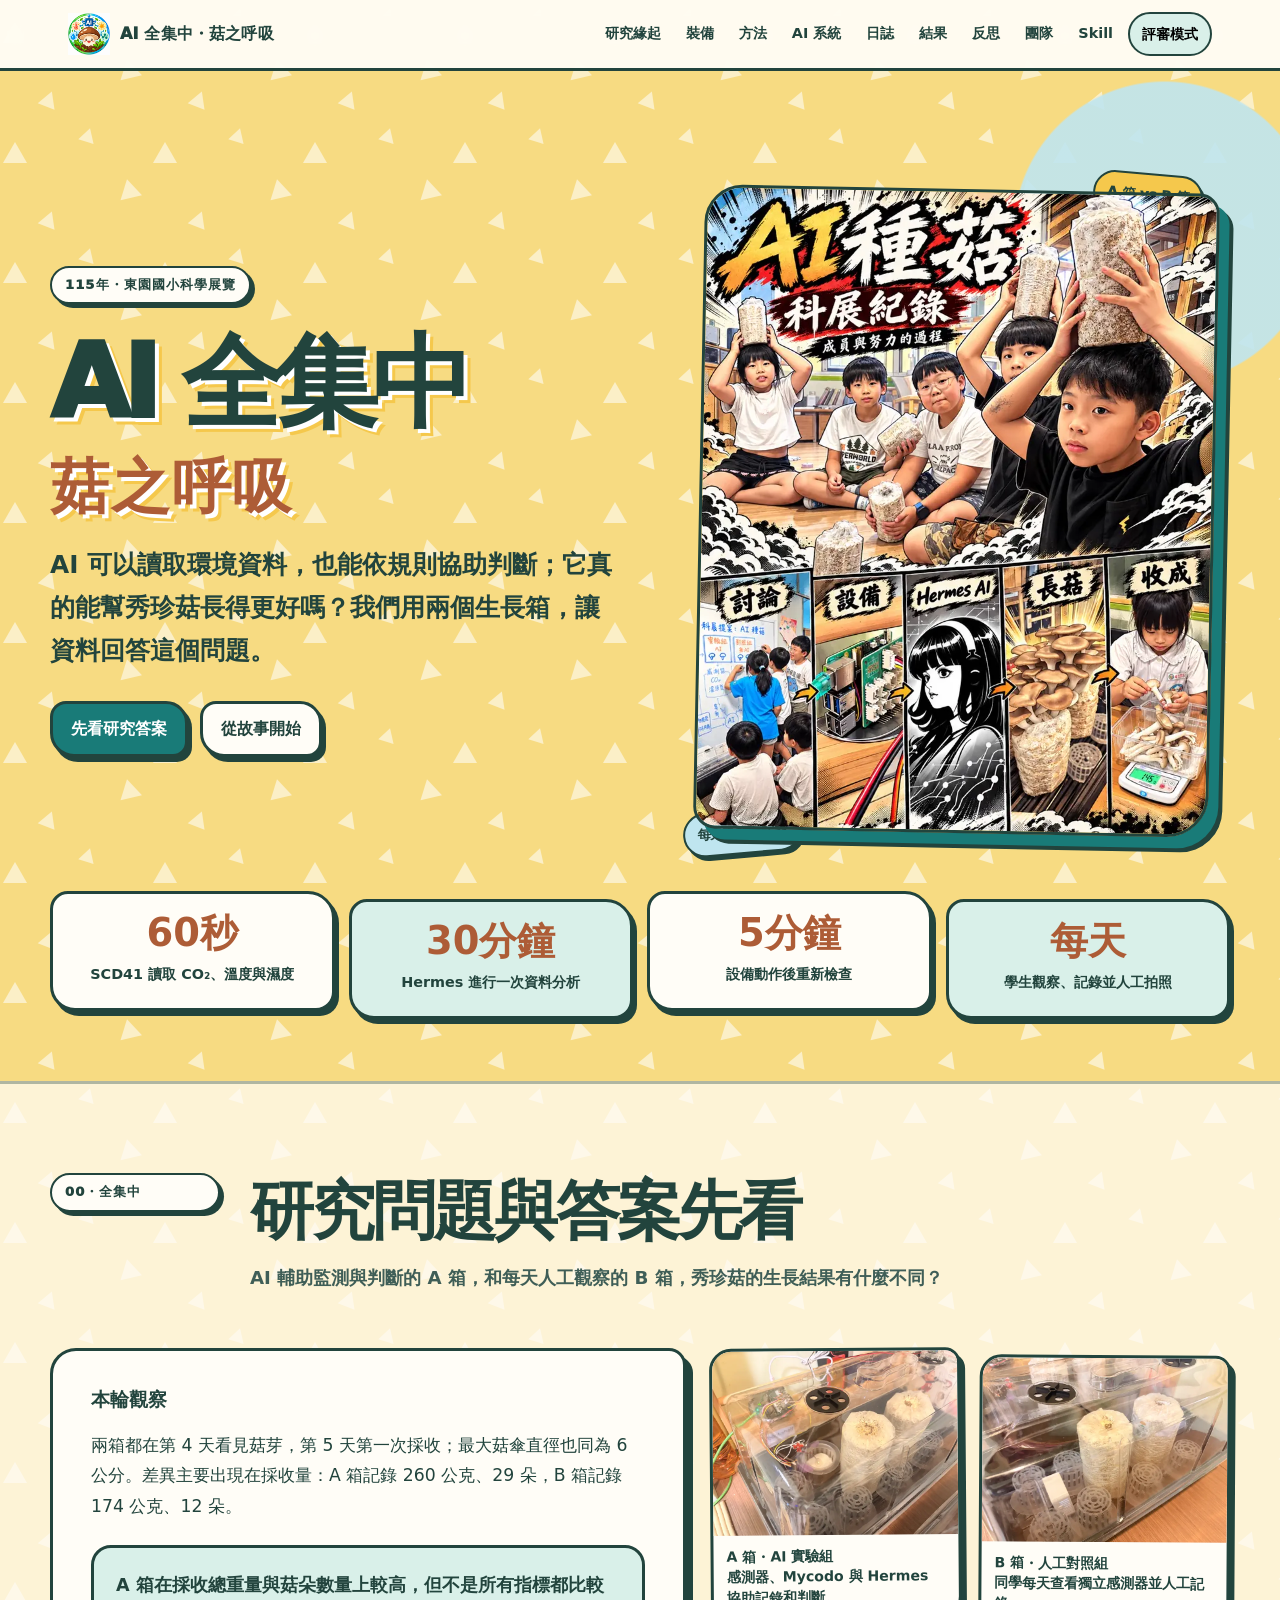
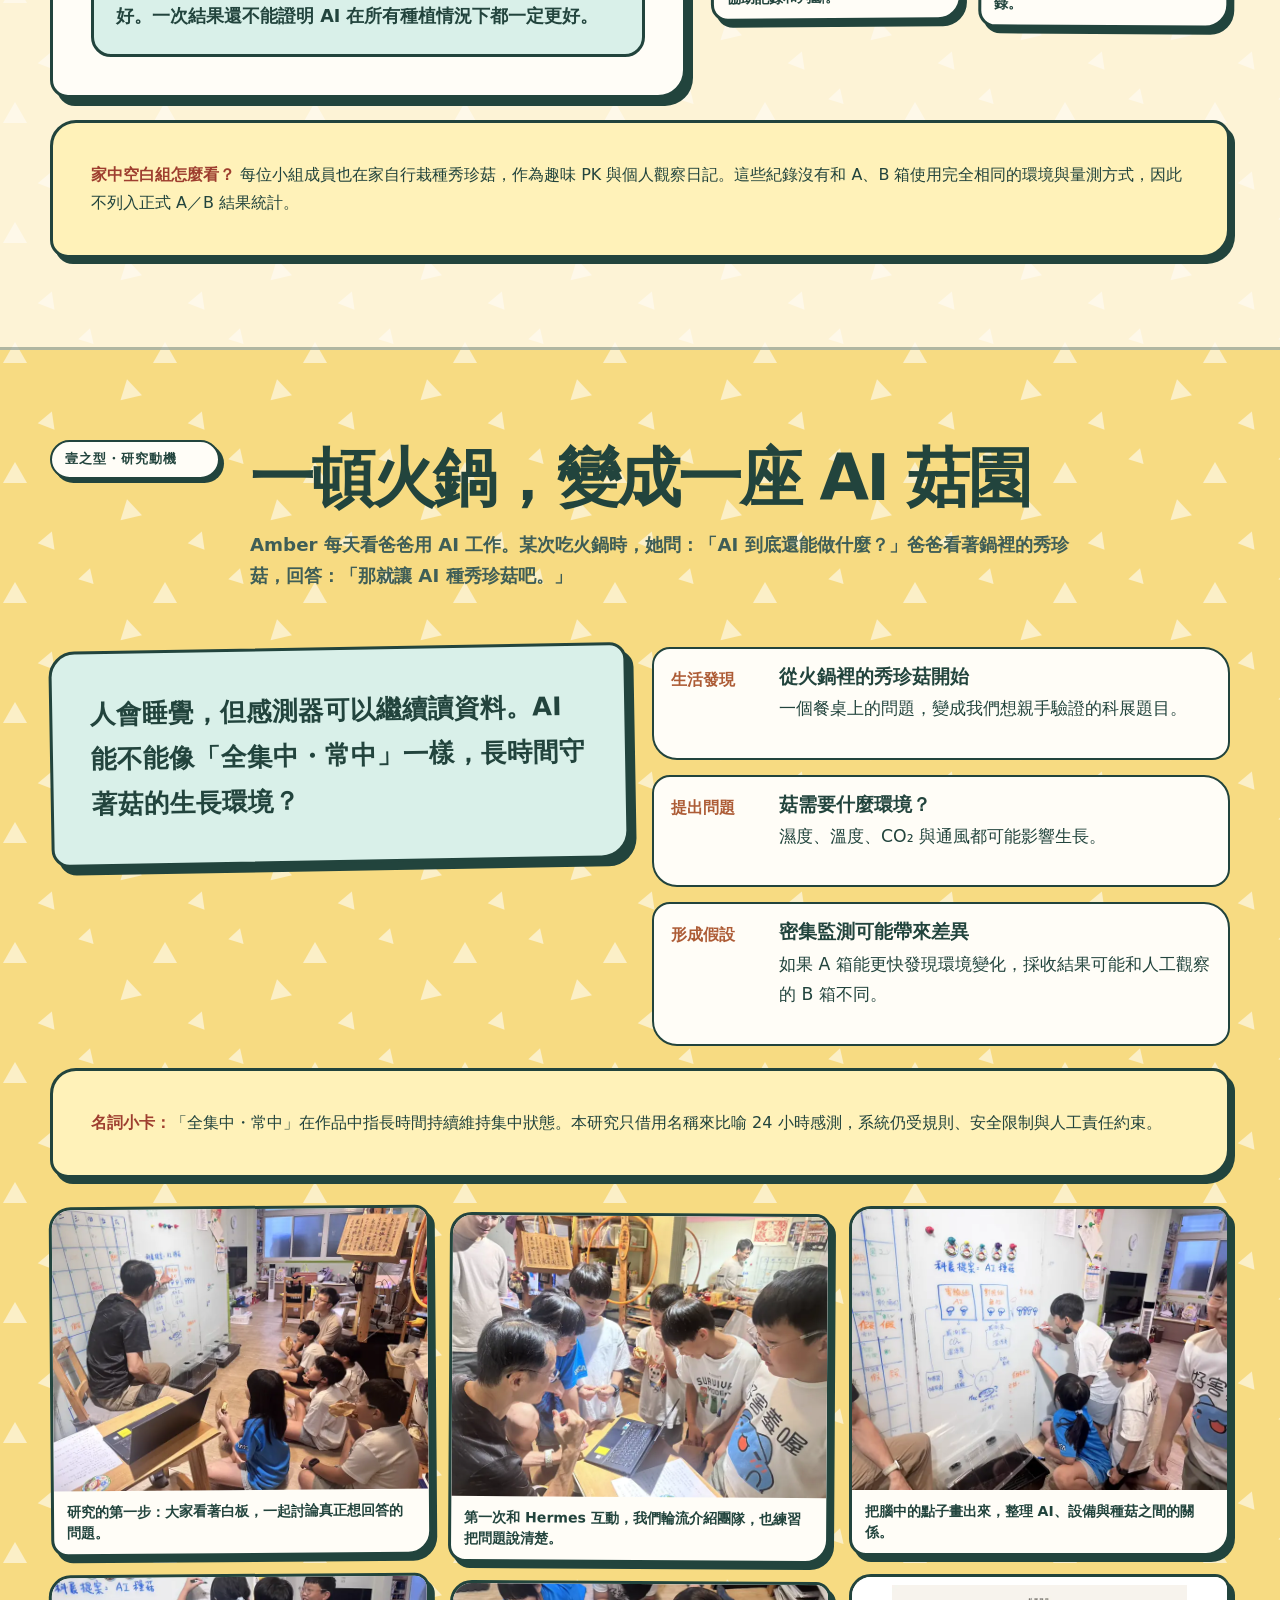
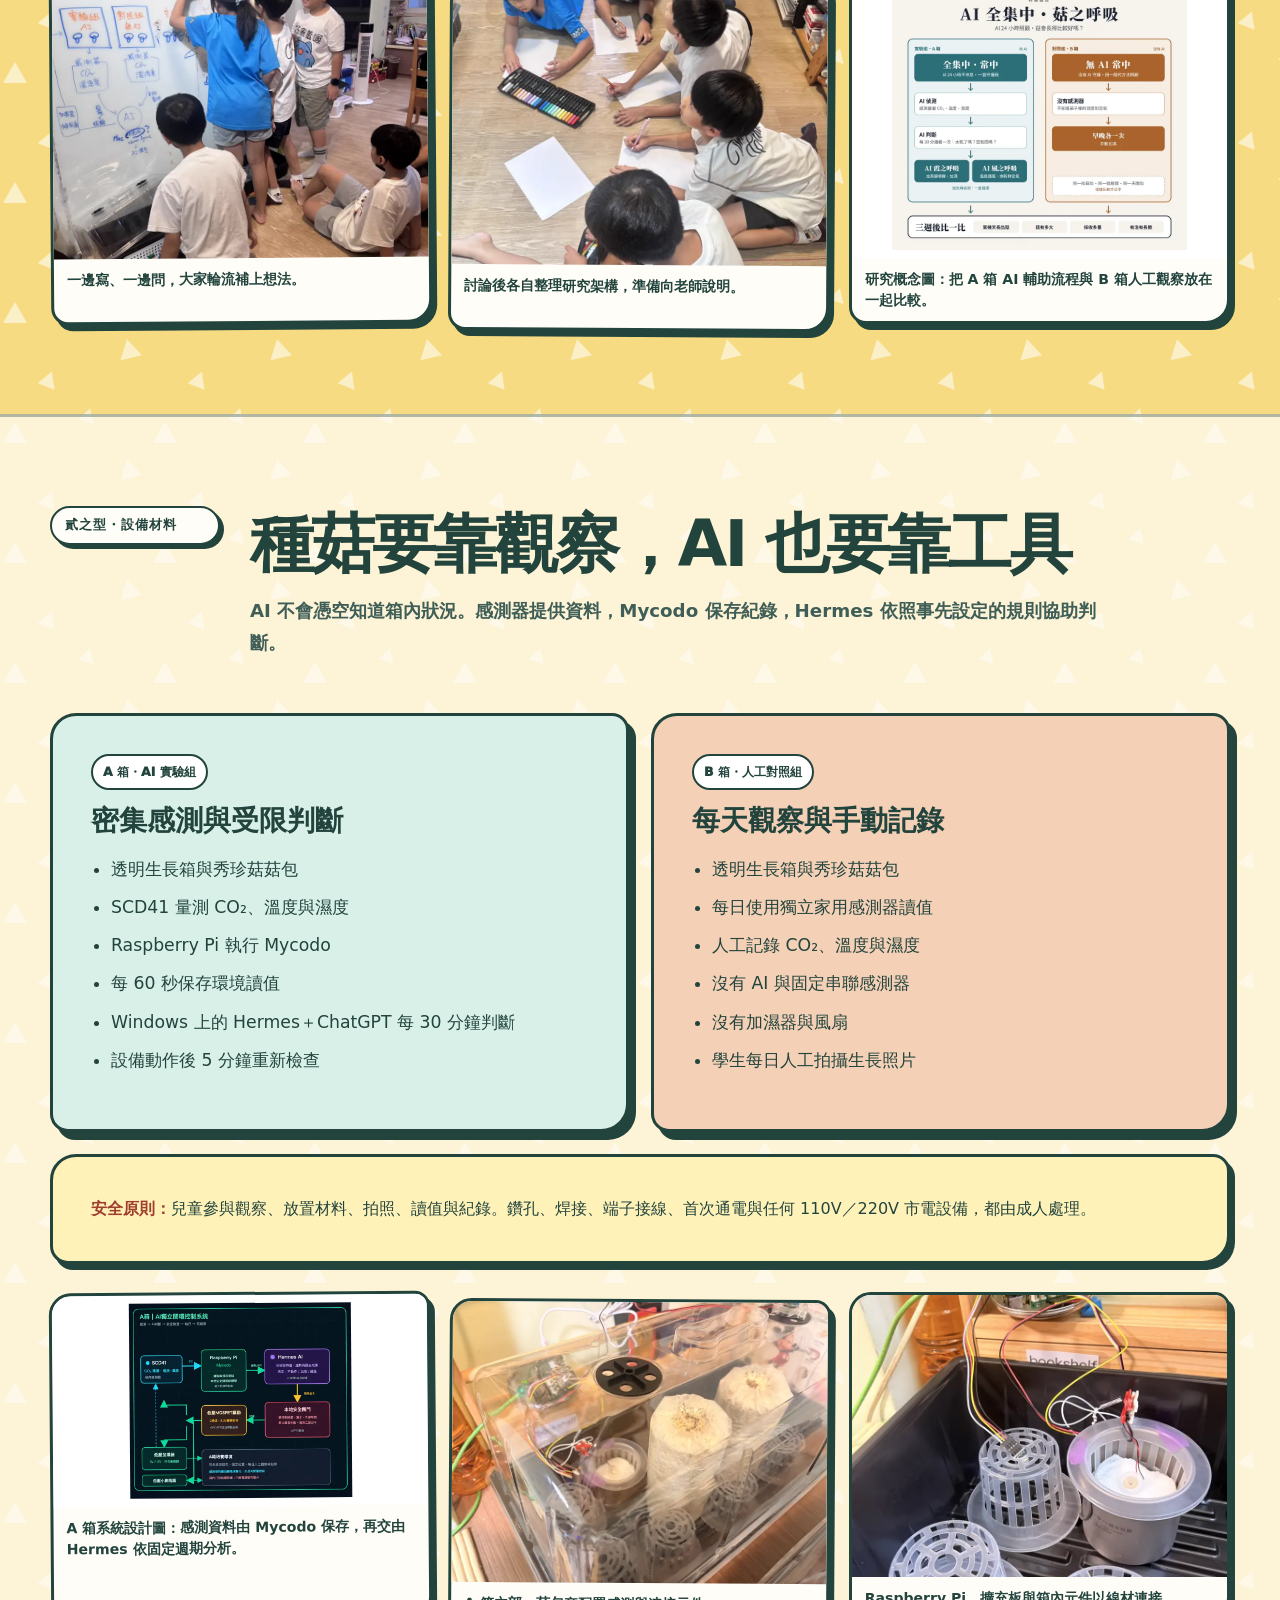
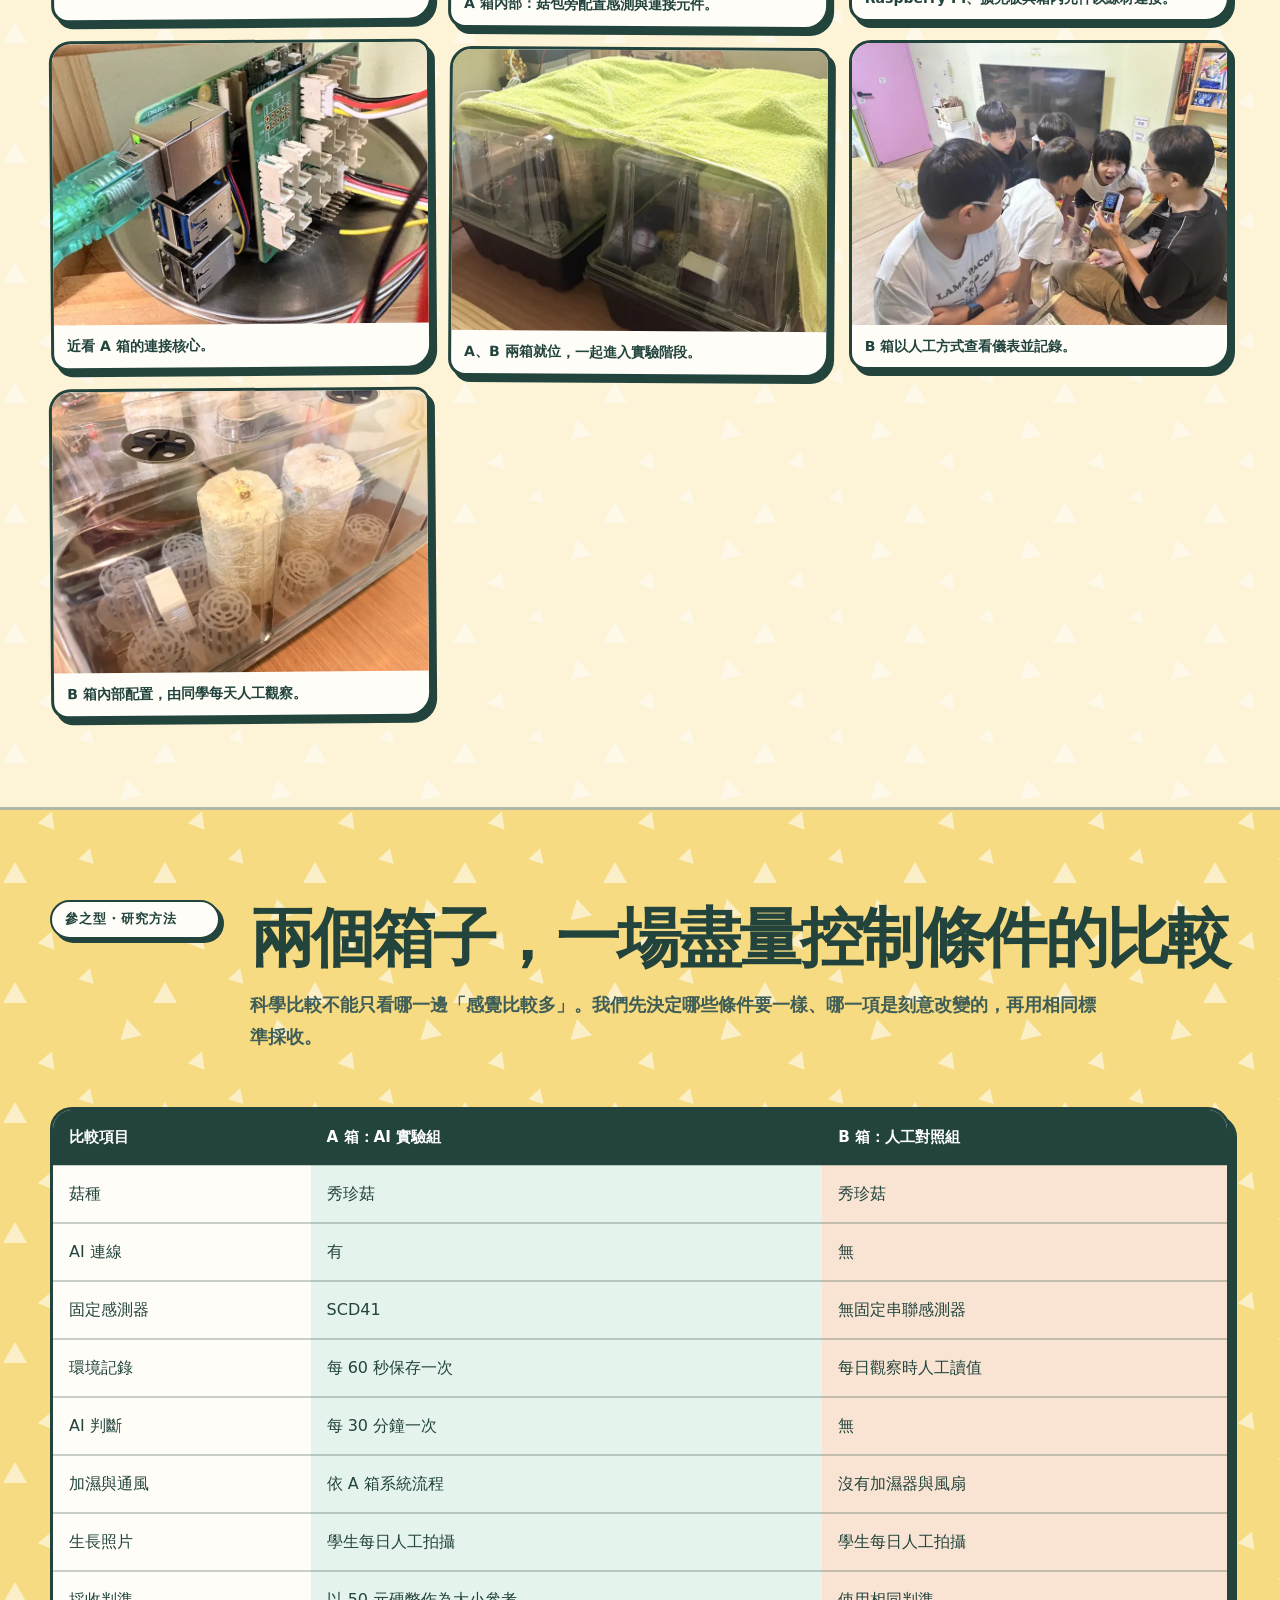
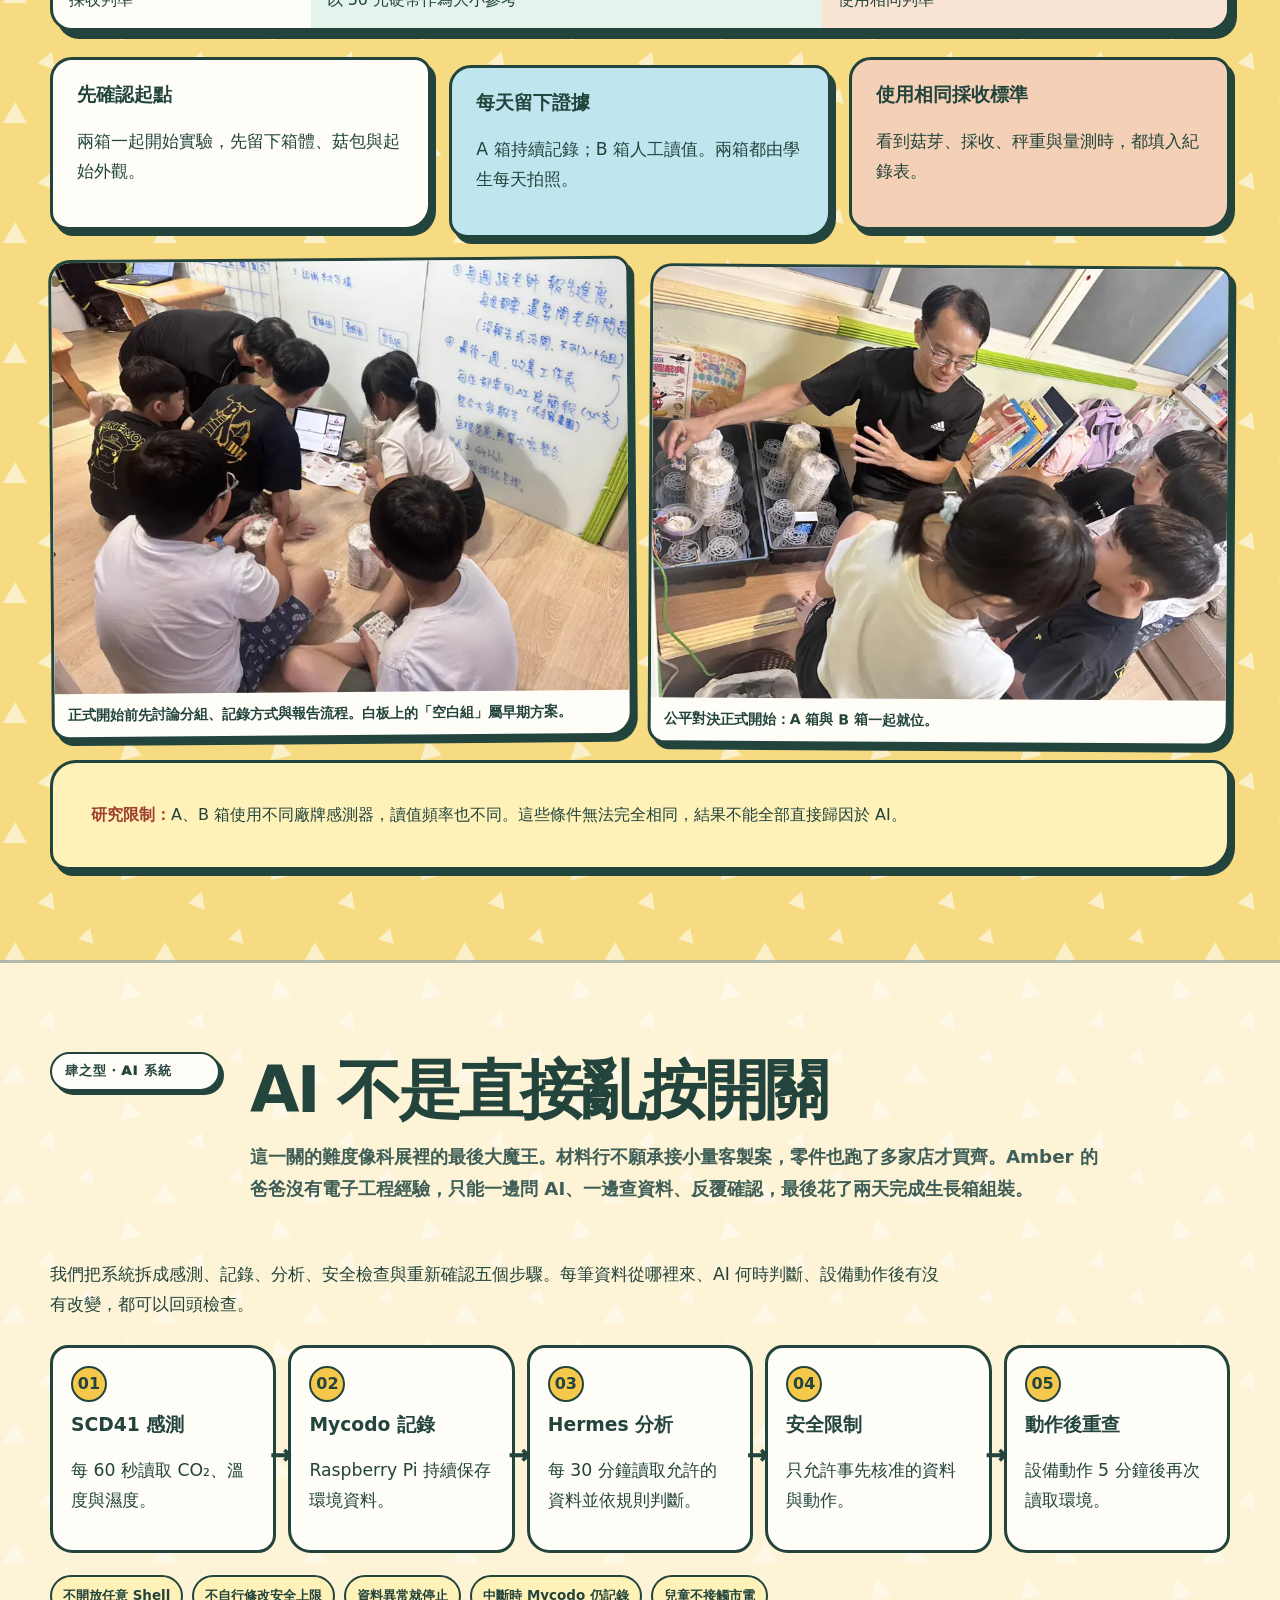
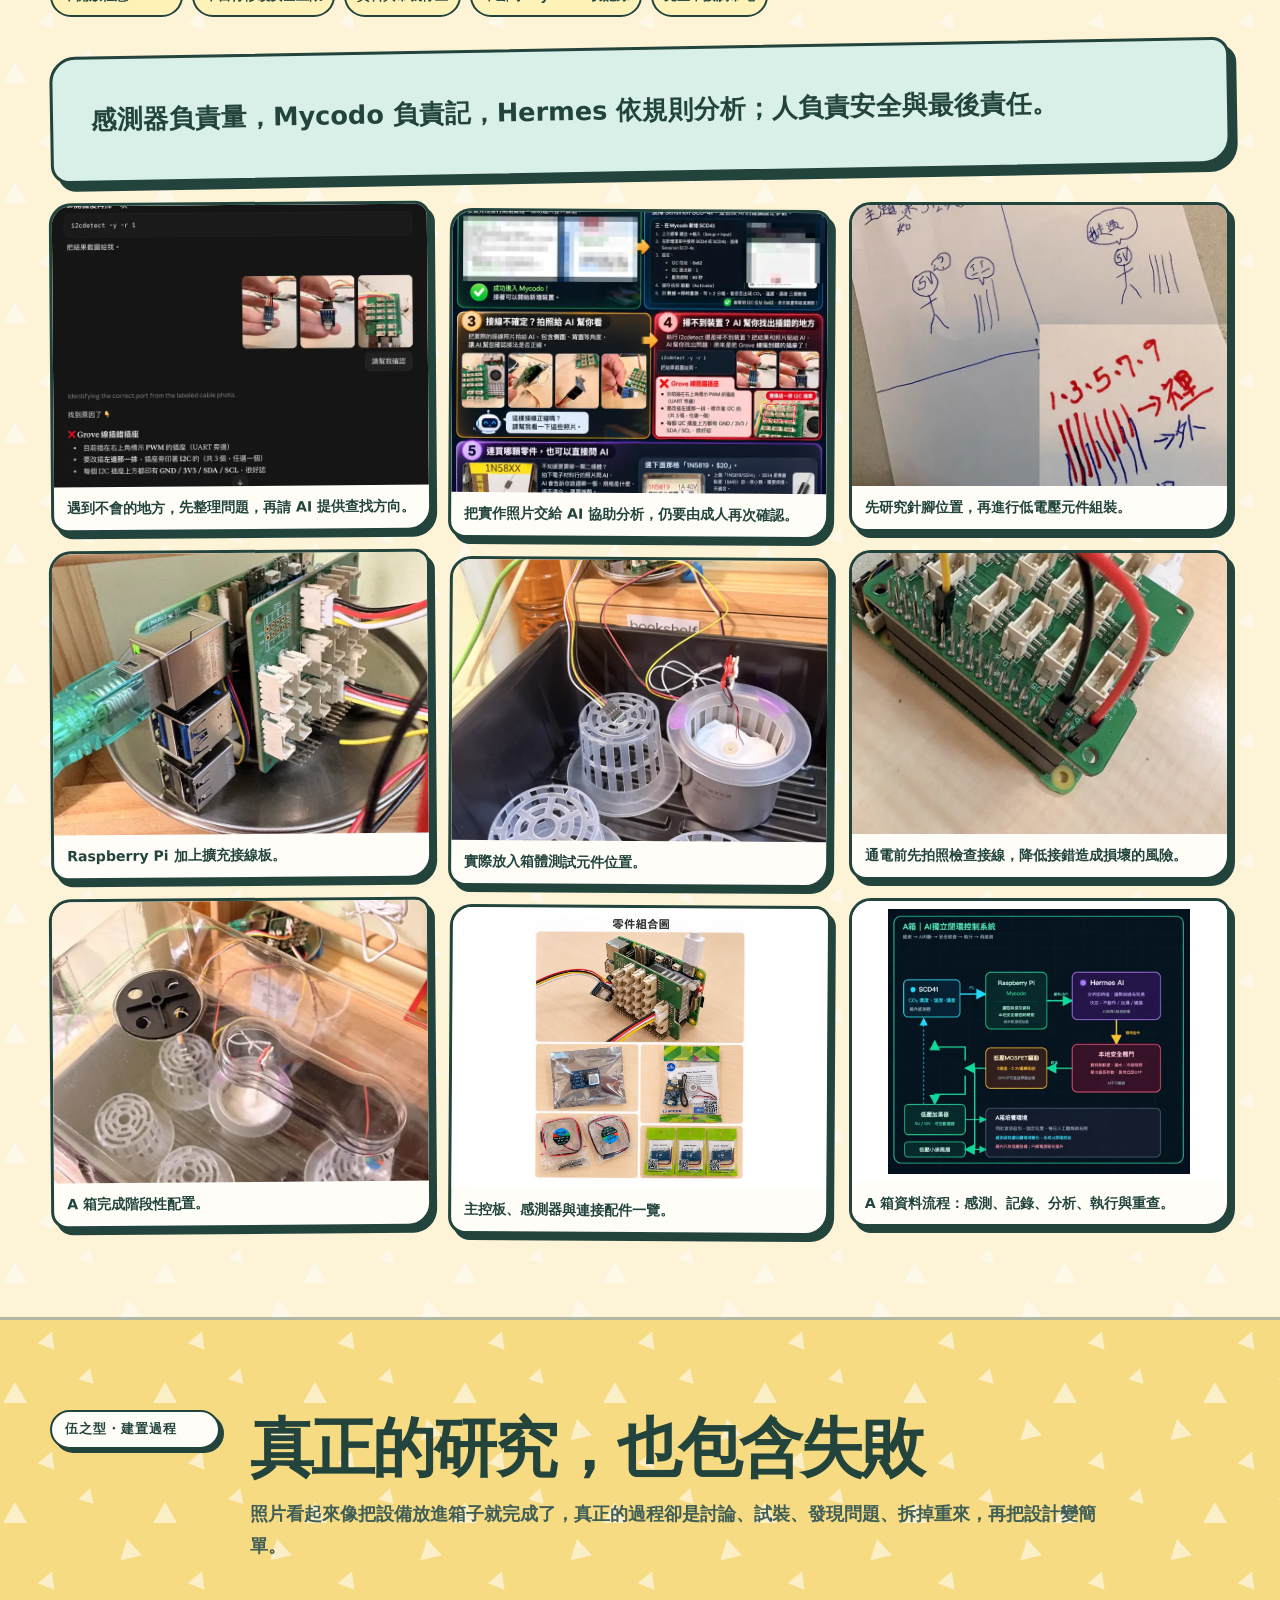
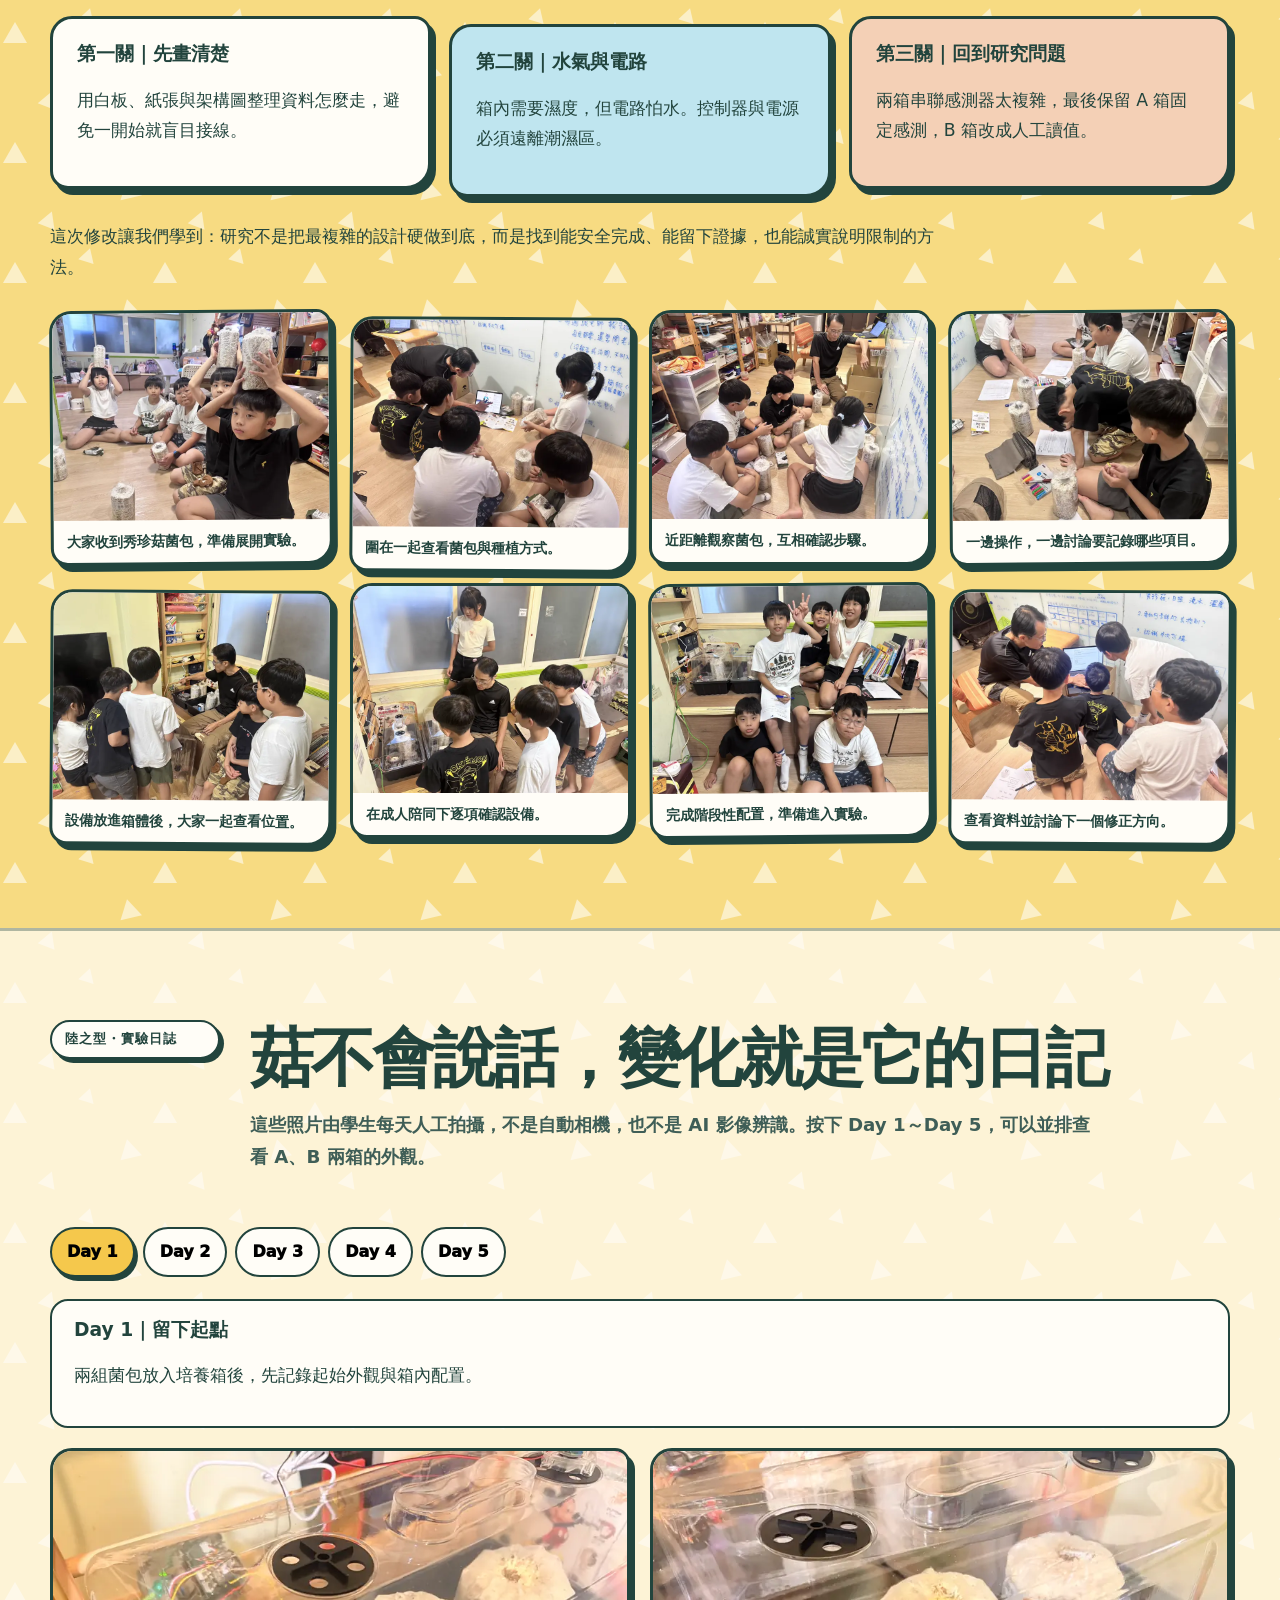
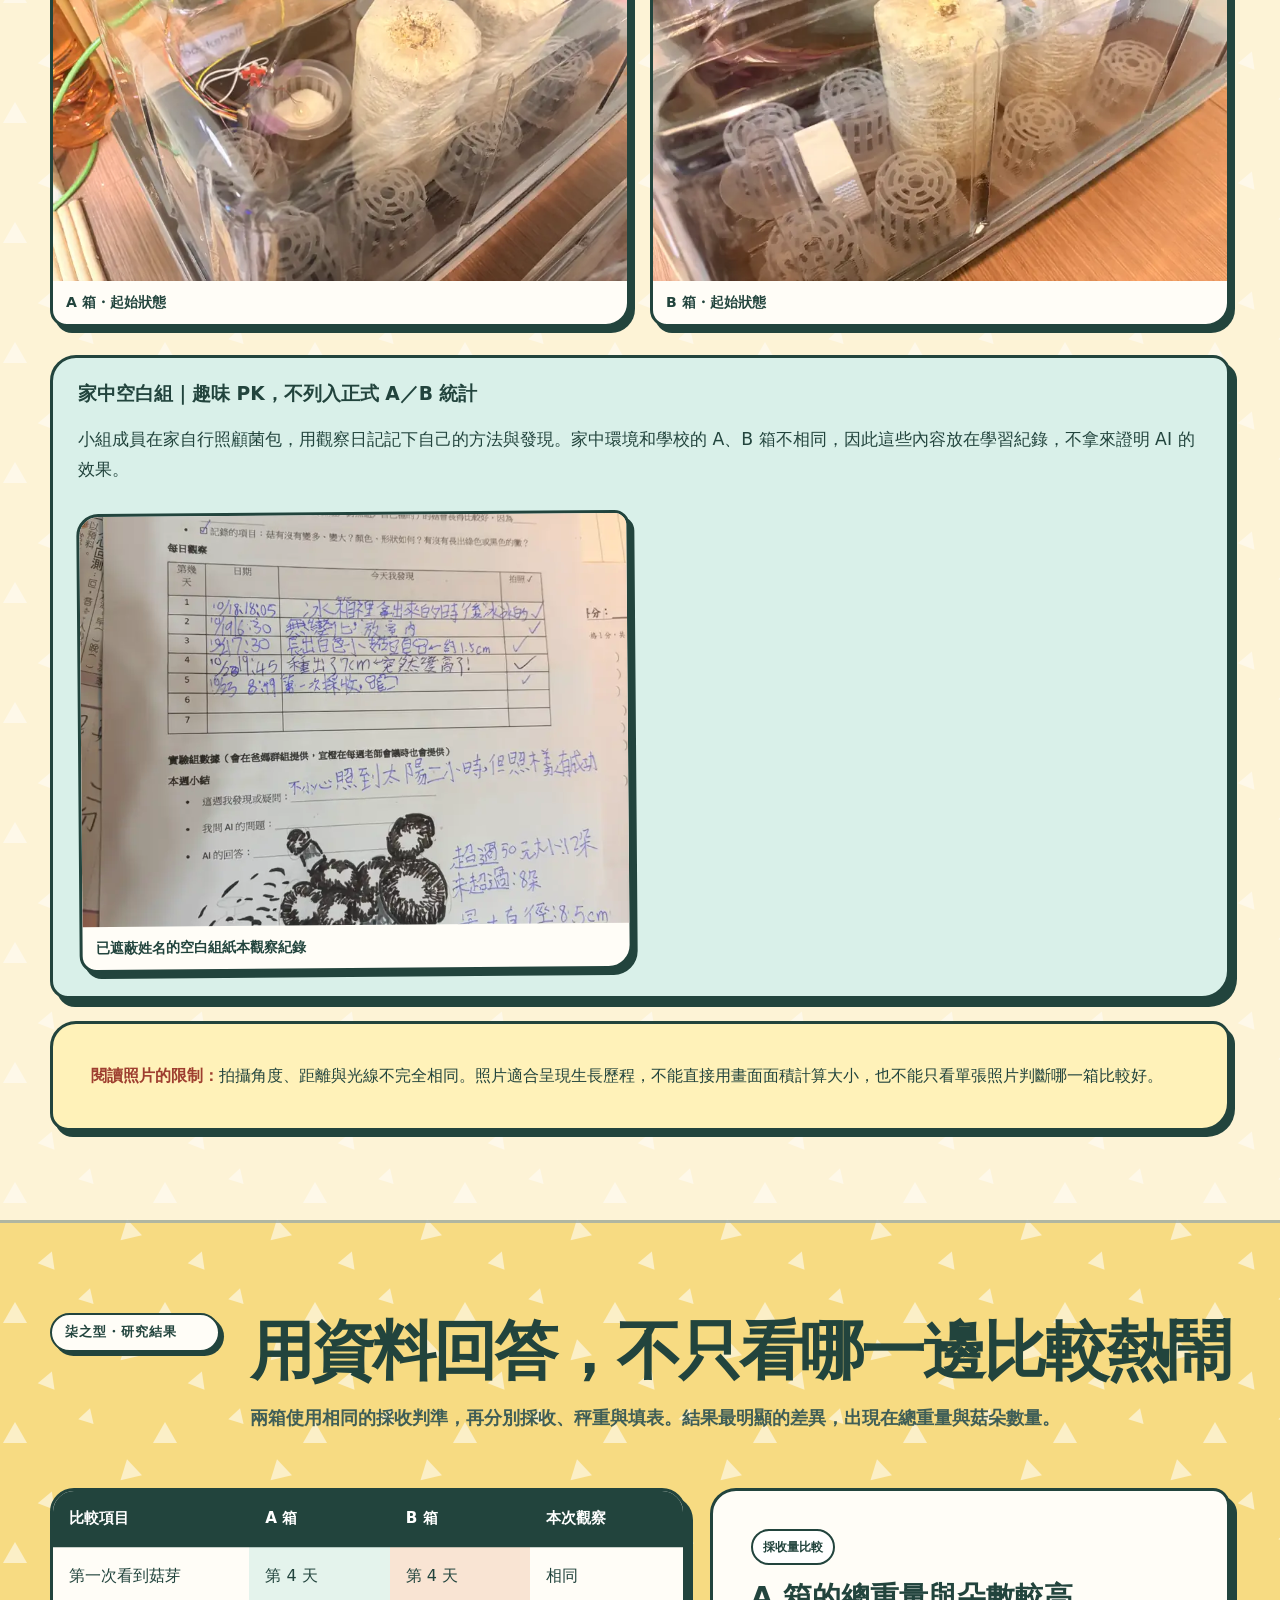
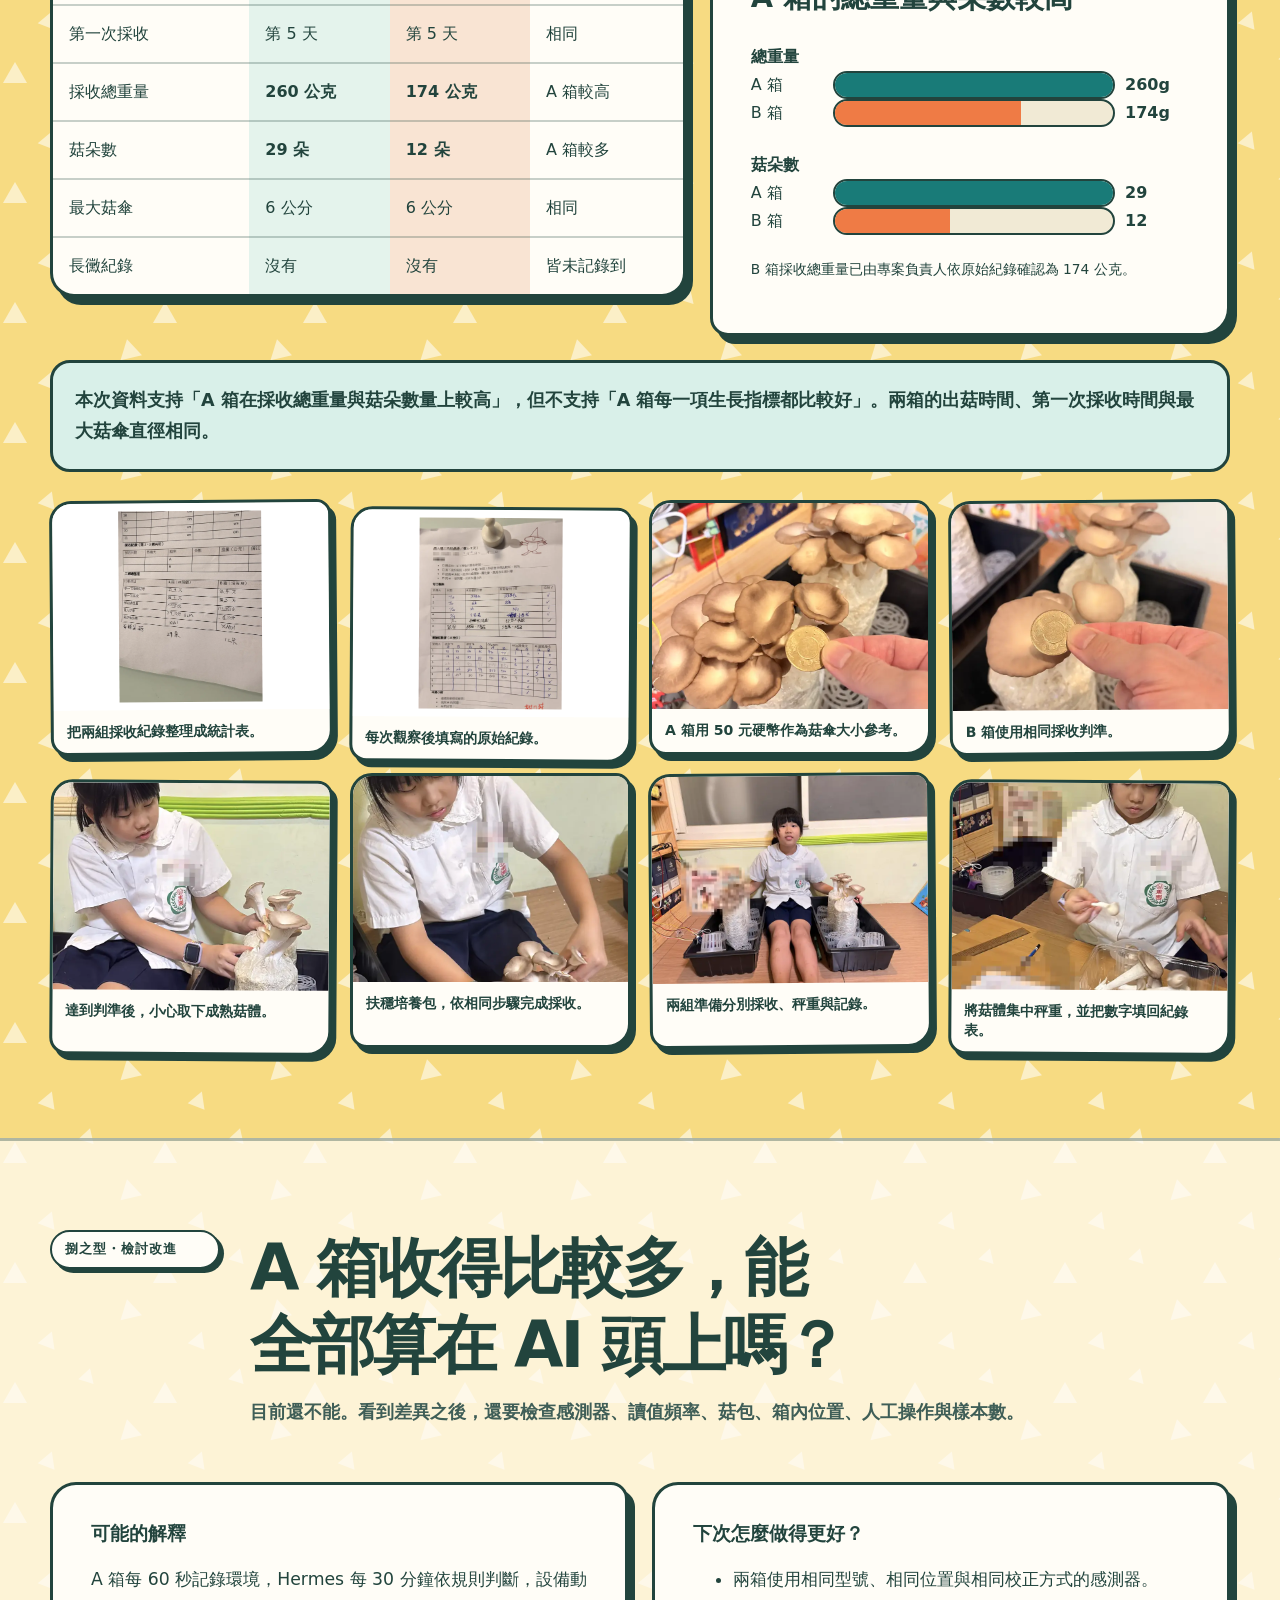
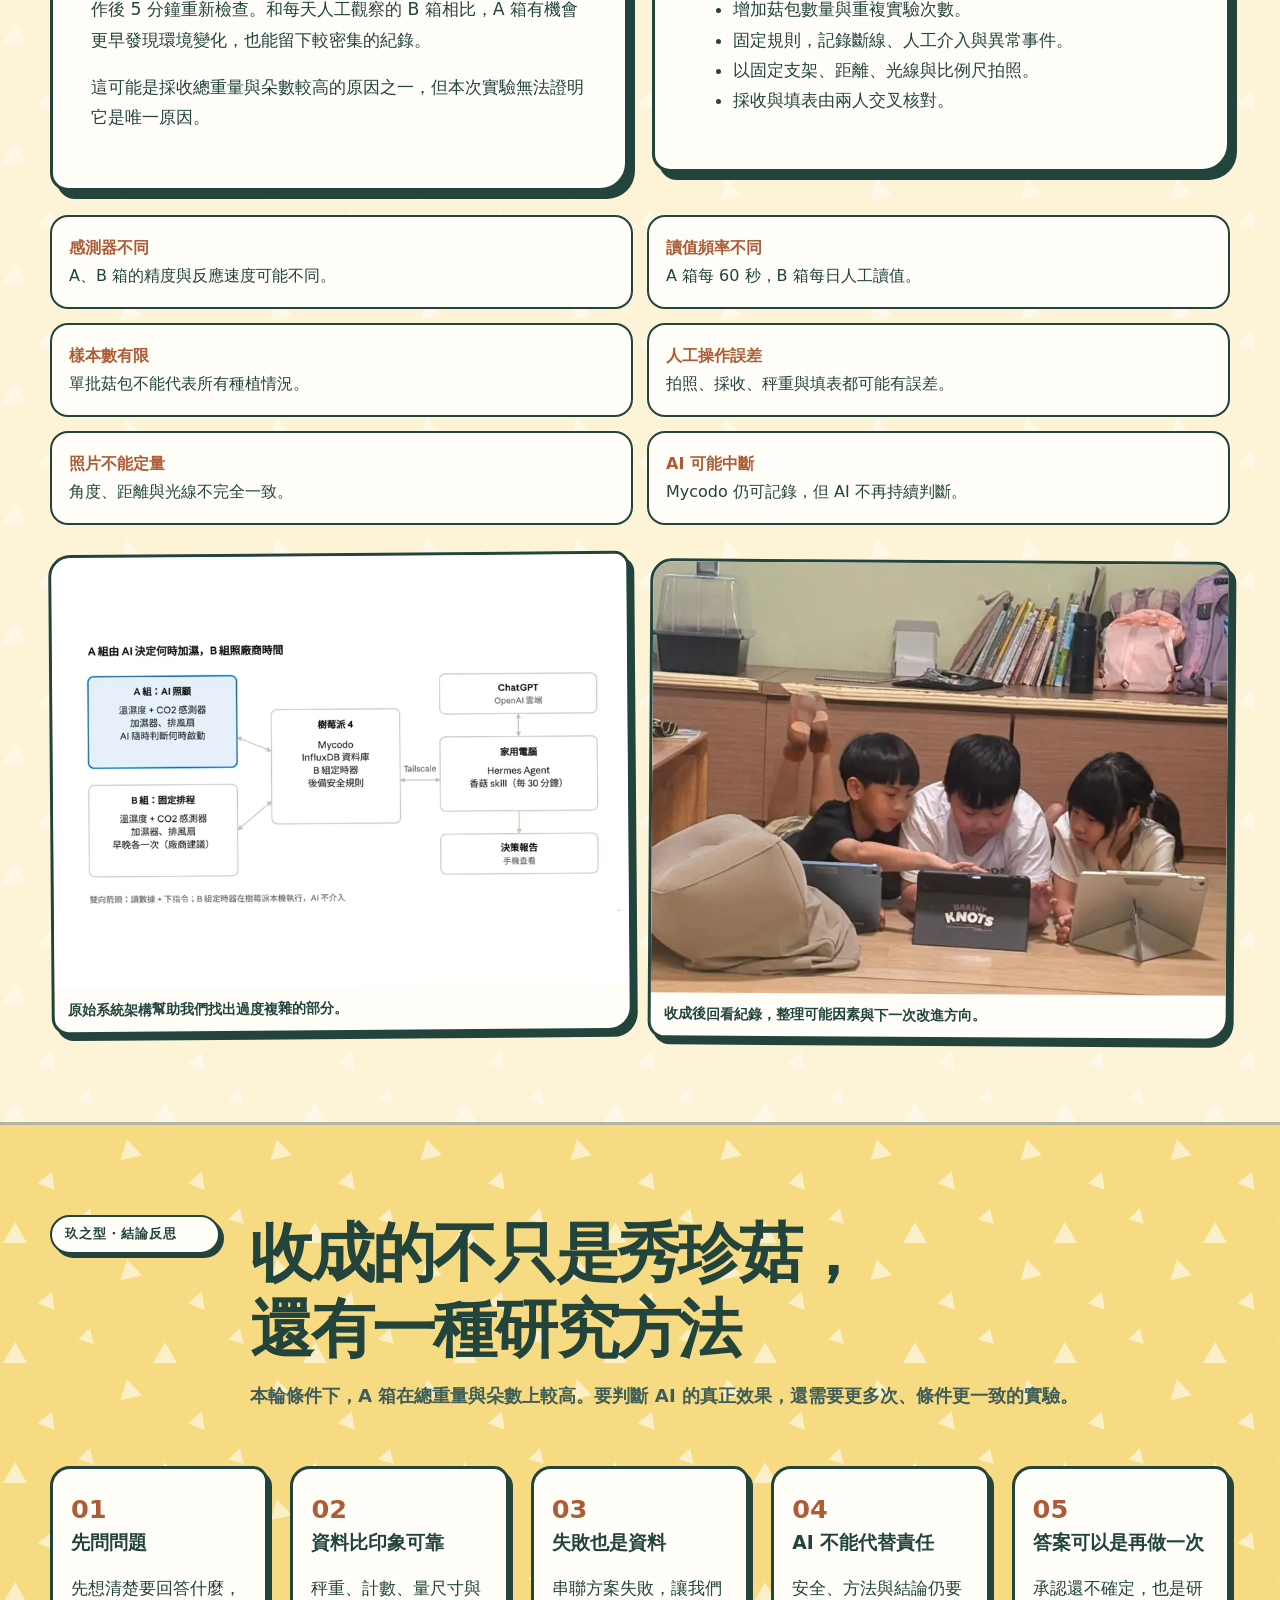
==== docs/index.html @ 74261d43 "Optimize responsive photo previews and remove prelaunch notices" ====
<!doctype html>
<html lang="zh-Hant">
<head>
  <meta charset="utf-8">
  <meta name="viewport" content="width=device-width, initial-scale=1">
  <meta name="description" content="東園國小科展《AI 全集中・菇之呼吸》：以 SCD41、Mycodo 與 Hermes 比較 AI 輔助生長箱和人工觀察箱的秀珍菇生長結果。">
  <meta name="theme-color" content="#f7db82">
  <link rel="icon" type="image/png" href="assets/badge.png">
  <title>AI 全集中・菇之呼吸｜東園國小科展</title>
  <!-- Google AdSense site code｜publisher: pub-7212789726507686 -->
  <script>
    (()=>{let judge=false;try{judge=localStorage.getItem('mushroom-judge-mode')==='1'||new URLSearchParams(location.search).get('mode')==='judge'}catch(e){}if(!judge){const ad=document.createElement('script');ad.async=true;ad.src='https://pagead2.googlesyndication.com/pagead/js/adsbygoogle.js?client=ca-pub-7212789726507686';ad.crossOrigin='anonymous';document.head.appendChild(ad)}})();
  </script>
  <style>
    :root{--paper:#f7db82;--paper-soft:#fff4c8;--white:#fffdf7;--ink:#22443d;--muted:#3f5e57;--teal:#197b78;--teal-soft:#d9f0e9;--brown:#ad5c36;--brown-soft:#f4d0b6;--orange:#ef7b45;--sky:#bfe5ef;--pink:#f4c2c2;--sun:#f5c84c;--danger:#9e3e2f;--border:3px solid var(--ink);--shadow:7px 8px 0 var(--ink);--radius:26px 17px 28px 18px;--max:1180px}
    *{box-sizing:border-box}html{scroll-behavior:smooth;scroll-padding-top:84px}body{margin:0;color:var(--ink);background-color:var(--paper);background-image:url("data:image/svg+xml,%3Csvg xmlns='http://www.w3.org/2000/svg' width='150' height='120' viewBox='0 0 150 120'%3E%3Cg fill='%23fff' fill-opacity='.55'%3E%3Cpath d='M15 22l12 21H3z'/%3E%3Cpath d='M88 8l8 14H80z' transform='rotate(17 88 15)'/%3E%3Cpath d='M129 59l11 19h-22z' transform='rotate(-13 129 68)'/%3E%3Cpath d='M49 91l9 16H40z' transform='rotate(21 49 99)'/%3E%3C/g%3E%3C/svg%3E");font-family:"PingFang TC","Noto Sans TC","Microsoft JhengHei",system-ui,sans-serif;line-height:1.75;overflow-x:hidden}img{display:block;max-width:100%}a{color:inherit}button,a{touch-action:manipulation}h1,h2,h3,p{margin-top:0}h1,h2,h3{line-height:1.2;text-wrap:balance}p,li{font-size:clamp(1rem,.97rem + .15vw,1.08rem)}
    .skip-link{position:fixed;left:12px;top:-80px;z-index:200;background:var(--ink);color:white;padding:10px 16px;border-radius:12px}.skip-link:focus{top:12px}.local-bar{background:var(--ink);color:#fff;padding:8px 16px;font-size:.86rem;text-align:center}.site-header{position:sticky;top:0;z-index:100;background:rgba(255,253,247,.94);backdrop-filter:blur(12px);border-bottom:3px solid var(--ink)}.nav-wrap{max-width:var(--max);margin:auto;min-height:68px;padding:9px 18px;display:flex;align-items:center;justify-content:space-between;gap:20px}.brand{display:flex;align-items:center;gap:10px;text-decoration:none;font-weight:950;letter-spacing:.01em}.brand img{width:42px;height:42px;object-fit:contain}.menu-btn{display:none;min-width:48px;min-height:44px;border:2px solid var(--ink);background:var(--sun);border-radius:12px;font:inherit;font-weight:900}.nav-links{display:flex;align-items:center;gap:5px;flex-wrap:wrap;justify-content:flex-end}.nav-links a{text-decoration:none;font-size:.9rem;font-weight:850;padding:8px 10px;border-radius:999px}.nav-links a:hover,.nav-links a:focus-visible{background:var(--sun);outline:2px solid var(--ink);outline-offset:1px}.judge-btn{border:2px solid var(--ink);background:var(--teal-soft);padding:8px 12px;border-radius:999px;font:inherit;font-size:.88rem;font-weight:900;cursor:pointer}.container{width:min(var(--max),calc(100% - 36px));margin-inline:auto}.section{padding:clamp(58px,7vw,96px) 0;position:relative}.section.alt{background:rgba(255,253,247,.72);border-block:3px solid rgba(34,68,61,.35)}
    .hero{padding:clamp(52px,8vw,105px) 0 70px;background:radial-gradient(circle at 91% 16%,rgba(191,229,239,.9) 0 150px,transparent 152px)}.hero-grid{display:grid;grid-template-columns:1.02fr .98fr;gap:clamp(30px,5vw,70px);align-items:center}.eyebrow,.chapter{display:inline-block;border:2px solid var(--ink);background:var(--white);box-shadow:4px 4px 0 var(--ink);border-radius:999px;padding:6px 13px;font-size:.82rem;font-weight:950;letter-spacing:.08em}h1{font-size:clamp(3.4rem,8vw,7.4rem);margin:18px 0 20px;font-weight:1000;letter-spacing:-.07em;text-shadow:4px 4px 0 #fff,7px 7px 0 var(--sun)}.hero-sub{display:block;color:var(--brown);font-size:.58em;letter-spacing:.03em;margin-top:6px}.lead{font-size:clamp(1.18rem,1rem + .7vw,1.55rem);font-weight:760;max-width:740px;text-wrap:pretty}.hero-actions{display:flex;flex-wrap:wrap;gap:12px;margin-top:28px}.btn{display:inline-flex;align-items:center;justify-content:center;min-height:48px;padding:11px 18px;border:var(--border);border-radius:16px 22px 15px 24px;text-decoration:none;font-weight:950;box-shadow:4px 5px 0 var(--ink);transition:.15s transform,.15s box-shadow}.btn:hover,.btn:focus-visible{transform:translate(3px,3px);box-shadow:1px 2px 0 var(--ink);outline:none}.btn-primary{background:var(--teal);color:#fff}.btn-secondary{background:var(--white)}.hero-visual{position:relative;padding:16px}.hero-visual>img{width:100%;aspect-ratio:4/5;object-fit:cover;border:var(--border);border-radius:38px 20px 42px 22px;box-shadow:10px 11px 0 var(--teal),14px 15px 0 var(--ink);transform:rotate(1.1deg)}.sticker{position:absolute;background:var(--sun);border:2px solid var(--ink);box-shadow:3px 4px 0 var(--ink);border-radius:999px;padding:8px 12px;font-weight:950;font-size:.84rem}.sticker.s1{top:0;right:5%;transform:rotate(5deg)}.sticker.s2{bottom:-5px;left:0;transform:rotate(-5deg);background:var(--sky)}
    .fact-grid{display:grid;grid-template-columns:repeat(4,1fr);gap:14px;margin-top:42px}.fact{background:var(--white);border:var(--border);border-radius:18px 27px 19px 25px;padding:20px 16px;text-align:center;box-shadow:4px 5px 0 var(--ink)}.fact:nth-child(even){transform:translateY(8px);background:var(--teal-soft)}.fact b{display:block;color:var(--brown);font-size:clamp(1.65rem,3vw,2.4rem);line-height:1}.fact span{display:block;font-size:.9rem;font-weight:750;margin-top:10px}.section-head{display:grid;grid-template-columns:170px 1fr;gap:30px;align-items:start;margin-bottom:36px}.section-head h2{font-size:clamp(2.05rem,5vw,4.1rem);margin:0 0 12px;letter-spacing:-.045em}.section-intro{max-width:850px;font-size:1.14rem;color:var(--muted);font-weight:650}.story-grid,.split{display:grid;grid-template-columns:1fr 1fr;gap:24px;align-items:start}.paper-card,.quote-card,.note-card,.equipment-card,.result-card,.skill-card{background:var(--white);border:var(--border);border-radius:var(--radius);box-shadow:var(--shadow);padding:clamp(22px,3.2vw,38px)}.quote-card{background:var(--teal-soft);font-size:clamp(1.25rem,2vw,1.8rem);font-weight:900;transform:rotate(-1deg)}.note-card{background:#fff2b9;box-shadow:5px 6px 0 var(--ink);margin-top:22px}.note-card strong{color:var(--danger)}.timeline{display:grid;gap:15px}.timeline-row{display:grid;grid-template-columns:92px 1fr;gap:16px;background:var(--white);border:2px solid var(--ink);border-radius:18px 26px 18px 25px;padding:17px}.timeline-row time{font-weight:950;color:var(--brown)}.timeline-row h3{margin-bottom:5px}
    .photo{margin:0;position:relative;background:var(--white);border:var(--border);border-radius:22px 15px 24px 17px;overflow:hidden;box-shadow:5px 6px 0 var(--ink)}.photo img{width:100%;aspect-ratio:4/3;object-fit:cover;cursor:zoom-in;transition:transform .25s ease}.photo:hover img{transform:scale(1.025)}.photo figcaption{padding:11px 13px;font-size:.88rem;font-weight:750;line-height:1.45}.photo.wide img{aspect-ratio:16/9}.photo.tall img{aspect-ratio:3/4}.photo.diagram img{object-fit:contain;background:#fff;padding:8px}.gallery{display:grid;grid-template-columns:repeat(3,minmax(0,1fr));gap:18px;margin-top:28px}.gallery.four{grid-template-columns:repeat(4,minmax(0,1fr))}.gallery.two{grid-template-columns:repeat(2,minmax(0,1fr))}.gallery .photo:nth-child(3n+1){transform:rotate(-.45deg)}.gallery .photo:nth-child(3n+2){transform:translateY(7px) rotate(.35deg)}
    .equipment-grid,.method-grid,.learning-grid{display:grid;grid-template-columns:1fr 1fr;gap:22px}.equipment-card.a{background:var(--teal-soft)}.equipment-card.b{background:var(--brown-soft)}.tag{display:inline-block;padding:5px 10px;border:2px solid var(--ink);border-radius:999px;background:white;font-size:.78rem;font-weight:950}.equipment-card h3{font-size:1.75rem;margin:14px 0}.checklist{padding-left:1.25rem}.checklist li{margin:8px 0}.compare-wrap{overflow-x:auto;border:var(--border);border-radius:22px;background:var(--white);box-shadow:var(--shadow)}table{width:100%;border-collapse:collapse;min-width:720px}th,td{padding:14px 16px;border-bottom:2px solid rgba(34,68,61,.25);text-align:left;vertical-align:top}th{background:var(--ink);color:#fff;font-size:.95rem}tr:last-child td{border-bottom:0}.col-a{background:rgba(217,240,233,.7)}.col-b{background:rgba(244,208,182,.55)}
    .flow{display:grid;grid-template-columns:repeat(5,1fr);gap:12px;margin-top:25px}.flow-step{background:var(--white);border:var(--border);border-radius:18px 26px 18px 23px;padding:18px;position:relative}.flow-step::after{content:"→";position:absolute;right:-18px;top:42%;font-size:1.6rem;font-weight:1000;z-index:2}.flow-step:last-child::after{display:none}.flow-step b{display:grid;place-items:center;width:36px;height:36px;border:2px solid var(--ink);background:var(--sun);border-radius:50%;margin-bottom:12px}.safety-strip{display:flex;gap:9px;flex-wrap:wrap;margin-top:22px}.safety-strip span{background:#fff2b9;border:2px solid var(--ink);border-radius:999px;padding:7px 11px;font-size:.84rem;font-weight:900}.chapter-story{font-size:1.08rem;max-width:900px}.challenge-grid{display:grid;grid-template-columns:repeat(3,1fr);gap:18px;margin-top:26px}.challenge{background:var(--white);border:var(--border);border-radius:22px 16px 25px 18px;padding:24px;box-shadow:5px 6px 0 var(--ink)}.challenge:nth-child(2){background:var(--sky);transform:translateY(8px)}.challenge:nth-child(3){background:var(--brown-soft)}
    .day-switcher{display:flex;gap:8px;flex-wrap:wrap;margin:0 0 22px}.day-btn{border:2px solid var(--ink);background:var(--white);border-radius:999px;padding:9px 15px;font:inherit;font-weight:950;cursor:pointer;min-height:44px}.day-btn.active{background:var(--sun);box-shadow:3px 4px 0 var(--ink)}.day-panel{display:none}.day-panel.active{display:grid;grid-template-columns:1fr 1fr;gap:20px}.day-copy{grid-column:1/-1;background:var(--white);border:2px solid var(--ink);border-radius:18px;padding:18px 22px}.blank-group{margin-top:28px;background:var(--teal-soft);border:var(--border);border-radius:var(--radius);padding:25px;box-shadow:var(--shadow)}
    .results-grid{display:grid;grid-template-columns:1.1fr .9fr;gap:24px;align-items:start}.result-table{background:var(--white);border:var(--border);border-radius:24px;overflow:hidden;box-shadow:var(--shadow)}.result-table table{min-width:600px}.metric-bars{display:grid;gap:24px;margin-top:22px}.bar-row{display:grid;grid-template-columns:72px 1fr 64px;gap:10px;align-items:center}.bar-track{height:28px;background:#f1ead5;border:2px solid var(--ink);border-radius:999px;overflow:hidden}.bar-fill{height:100%;background:var(--teal)}.bar-fill.b{background:var(--orange)}.result-summary{margin-top:24px;background:var(--teal-soft);border:var(--border);border-radius:20px;padding:22px;font-size:1.1rem;font-weight:850}.limits{display:grid;grid-template-columns:repeat(2,1fr);gap:14px;margin-top:24px}.limit{background:var(--white);border:2px solid var(--ink);border-radius:18px;padding:17px}.limit b{color:var(--brown)}.learning-grid{grid-template-columns:repeat(5,1fr)}.learning{background:var(--white);border:var(--border);border-radius:20px 15px 23px 17px;padding:18px;box-shadow:4px 5px 0 var(--ink)}.learning b{display:block;color:var(--brown);font-size:1.6rem}
    .member-grid{display:grid;grid-template-columns:repeat(3,1fr);gap:20px}.member{background:var(--white);border:var(--border);border-radius:25px 16px 28px 19px;overflow:hidden;box-shadow:var(--shadow)}.member img{width:100%;aspect-ratio:1/1;object-fit:cover;cursor:zoom-in}.member div{padding:18px}.member h3{font-size:1.3rem;margin-bottom:7px}.skill-card{display:grid;grid-template-columns:120px 1fr auto;align-items:center;gap:24px;background:var(--teal-soft)}.skill-card img{width:110px;height:110px;object-fit:contain}.references{columns:2;column-gap:38px;padding-left:1.2rem}.references li{break-inside:avoid;margin:0 0 12px}.ad-slot{width:min(970px,calc(100% - 36px));margin:28px auto;border:2px dashed var(--muted);background:rgba(255,253,247,.62);border-radius:18px;padding:18px;text-align:center;color:var(--muted);font-size:.82rem}
    footer{background:var(--ink);color:#fff;border-top:8px solid var(--sun);padding:42px 0 28px}.footer-inner{display:grid;grid-template-columns:.7fr 1.3fr;gap:32px;align-items:start}.disclaimer{font-size:.9rem;color:#dbe9e5}.copyright{border-top:1px solid rgba(255,255,255,.25);margin-top:26px;padding-top:18px;font-size:.82rem;color:#c7d7d3}.back-top{position:fixed;right:18px;bottom:18px;z-index:80;width:48px;height:48px;border:2px solid var(--ink);background:var(--sun);border-radius:50%;font-weight:1000;cursor:pointer;box-shadow:4px 5px 0 var(--ink);display:none}.back-top.show{display:block}.lightbox{position:fixed;inset:0;z-index:300;background:rgba(11,28,24,.94);display:none;place-items:center;padding:24px}.lightbox.open{display:grid}.lightbox img{max-width:min(95vw,1500px);max-height:82vh;object-fit:contain;border:3px solid #fff;background:#fff}.lightbox p{color:#fff;text-align:center;margin:12px 0 0;max-width:900px}.lightbox-close{position:absolute;top:18px;right:18px;width:50px;height:50px;border:2px solid #fff;background:var(--sun);border-radius:50%;font-size:1.5rem;cursor:pointer}.judge-mode .ad-slot,.judge-mode .adsbygoogle,.judge-mode .google-auto-placed,.judge-mode .local-bar{display:none!important}.judge-mode .site-header{top:0}:focus-visible{outline:3px solid var(--orange);outline-offset:3px}
    @media(max-width:980px){.menu-btn{display:block}.nav-links{display:none;position:absolute;left:18px;right:18px;top:72px;background:var(--white);border:var(--border);border-radius:20px;padding:12px;box-shadow:var(--shadow);max-height:70vh;overflow:auto;align-items:stretch}.nav-links.open{display:grid;grid-template-columns:1fr 1fr}.nav-links a,.judge-btn{text-align:center;min-height:44px}.hero-grid,.story-grid,.split,.results-grid,.footer-inner{grid-template-columns:1fr}.hero-visual{max-width:680px;margin:auto}.section-head{grid-template-columns:1fr;gap:15px}.fact-grid{grid-template-columns:repeat(2,1fr)}.flow{grid-template-columns:1fr 1fr}.flow-step::after{display:none}.gallery.four{grid-template-columns:repeat(2,1fr)}.learning-grid{grid-template-columns:repeat(2,1fr)}.member-grid{grid-template-columns:repeat(2,1fr)}.skill-card{grid-template-columns:90px 1fr}.skill-card .btn{grid-column:1/-1}}
    @media(max-width:680px){.container{width:min(100% - 24px,var(--max))}.local-bar{font-size:.76rem}.brand span{font-size:.9rem}.hero{padding-top:42px}h1{font-size:clamp(3.1rem,17vw,5.5rem)}.hero-visual{padding:6px 12px 16px}.sticker{font-size:.72rem}.fact-grid,.equipment-grid,.method-grid,.challenge-grid,.gallery,.gallery.two,.gallery.four,.day-panel.active,.limits,.member-grid,.learning-grid{grid-template-columns:1fr}.gallery .photo:nth-child(n),.challenge:nth-child(n),.fact:nth-child(n){transform:none}.day-copy{grid-column:1}.flow{grid-template-columns:1fr}.references{columns:1}.timeline-row{grid-template-columns:1fr;gap:4px}.section{padding:54px 0}.section-head h2{font-size:2.25rem}.nav-links.open{grid-template-columns:1fr}.member img{aspect-ratio:4/3}.compare-wrap::before,.result-table::before{content:"← 左右滑動查看完整表格 →";display:block;position:sticky;left:0;padding:8px 12px;background:var(--sun);border-bottom:2px solid var(--ink);font-size:.8rem;font-weight:900;text-align:center}}
    @media print{.local-bar,.site-header,.hero-actions,.ad-slot,.adsbygoogle,.google-auto-placed,.back-top,.lightbox,.day-switcher{display:none!important}body{background:#fff;color:#111}.section,.hero{padding:26px 0;background:#fff!important;border:0}.day-panel{display:grid!important;grid-template-columns:1fr 1fr;page-break-inside:avoid}.photo,.paper-card,.equipment-card,.result-card,.member,.skill-card{box-shadow:none;page-break-inside:avoid}a{text-decoration:none}}
    @media(prefers-reduced-motion:reduce){html{scroll-behavior:auto}*{transition:none!important}}
  </style>
</head>
<body>
  <a class="skip-link" href="#main">跳到主要內容</a>
  <header class="site-header"><div class="nav-wrap"><a class="brand" href="#top"><img src="assets/badge.png" alt="AI 智慧菇園徽章"><span>AI 全集中・菇之呼吸</span></a><button class="menu-btn" id="menuButton" type="button" aria-expanded="false" aria-controls="mainNav">選單</button><nav class="nav-links" id="mainNav" aria-label="主要導覽"><a href="#motivation">研究緣起</a><a href="#equipment">裝備</a><a href="#method">方法</a><a href="#system">AI 系統</a><a href="#diary">日誌</a><a href="#results">結果</a><a href="#reflection">反思</a><a href="#team">團隊</a><a href="#skill">Skill</a><button class="judge-btn" id="judgeToggle" type="button" aria-pressed="false">評審模式</button></nav></div></header>
  <main id="main">
    <section class="hero" id="top"><div class="container hero-grid"><div><div class="eyebrow">115年・東園國小科學展覽</div><h1>AI 全集中<span class="hero-sub">菇之呼吸</span></h1><p class="lead">AI 可以讀取環境資料，也能依規則協助判斷；它真的能幫秀珍菇長得更好嗎？我們用兩個生長箱，讓資料回答這個問題。</p><div class="hero-actions"><a class="btn btn-primary" href="#question">先看研究答案</a><a class="btn btn-secondary" href="#motivation">從故事開始</a></div></div><div class="hero-visual"><span class="sticker s1">A 箱 vs B 箱</span><span class="sticker s2">每天真的有記錄</span><img src="assets/previews/c00-01-800.webp" srcset="assets/previews/c00-01-800.webp 800w, assets/previews/c00-01-1200.webp 1200w" sizes="(max-width: 760px) calc(100vw - 40px), (max-width: 1100px) 50vw, 600px" data-full="assets/photos/c00-01.webp" decoding="async" alt="AI 種菇科展紀錄：成員、討論、設備、Hermes AI、秀珍菇生長與採收" fetchpriority="high"></div></div><div class="container fact-grid" aria-label="研究頻率摘要"><div class="fact"><b>60秒</b><span>SCD41 讀取 CO₂、溫度與濕度</span></div><div class="fact"><b>30分鐘</b><span>Hermes 進行一次資料分析</span></div><div class="fact"><b>5分鐘</b><span>設備動作後重新檢查</span></div><div class="fact"><b>每天</b><span>學生觀察、記錄並人工拍照</span></div></div></section>

    <section class="section alt" id="question"><div class="container"><header class="section-head"><div class="chapter">00・全集中</div><div><h2>研究問題與答案先看</h2><p class="section-intro">AI 輔助監測與判斷的 A 箱，和每天人工觀察的 B 箱，秀珍菇的生長結果有什麼不同？</p></div></header><div class="results-grid"><article class="paper-card"><h3>本輪觀察</h3><p>兩箱都在第 4 天看見菇芽，第 5 天第一次採收；最大菇傘直徑也同為 6 公分。差異主要出現在採收量：A 箱記錄 260 公克、29 朵，B 箱記錄 174 公克、12 朵。</p><div class="result-summary">A 箱在採收總重量與菇朵數量上較高，但不是所有指標都比較好。一次結果還不能證明 AI 在所有種植情況下都一定更好。</div></article><div class="gallery two" style="margin-top:0"><figure class="photo"><img src="assets/previews/c00-02-800.webp" srcset="assets/previews/c00-02-800.webp 800w, assets/previews/c00-02-1200.webp 1200w" sizes="(max-width: 760px) calc(100vw - 40px), (max-width: 1100px) 45vw, 600px" data-full="assets/photos/c00-02.webp" decoding="async" alt="A 箱 AI 實驗組內部配置" loading="lazy"><figcaption><b>A 箱・AI 實驗組</b><br>感測器、Mycodo 與 Hermes 協助記錄和判斷。</figcaption></figure><figure class="photo"><img src="assets/previews/c00-03-800.webp" srcset="assets/previews/c00-03-800.webp 800w, assets/previews/c00-03-1200.webp 1200w" sizes="(max-width: 760px) calc(100vw - 40px), (max-width: 1100px) 45vw, 600px" data-full="assets/photos/c00-03.webp" decoding="async" alt="B 箱人工對照組內部配置" loading="lazy"><figcaption><b>B 箱・人工對照組</b><br>同學每天查看獨立感測器並人工記錄。</figcaption></figure></div></div><div class="note-card"><strong>家中空白組怎麼看？</strong> 每位小組成員也在家自行栽種秀珍菇，作為趣味 PK 與個人觀察日記。這些紀錄沒有和 A、B 箱使用完全相同的環境與量測方式，因此不列入正式 A／B 結果統計。</div></div></section>

    <section class="section" id="motivation"><div class="container"><header class="section-head"><div class="chapter">壹之型・研究動機</div><div><h2>一頓火鍋，變成一座 AI 菇園</h2><p class="section-intro">Amber 每天看爸爸用 AI 工作。某次吃火鍋時，她問：「AI 到底還能做什麼？」爸爸看著鍋裡的秀珍菇，回答：「那就讓 AI 種秀珍菇吧。」</p></div></header><div class="story-grid"><article class="quote-card">人會睡覺，但感測器可以繼續讀資料。AI 能不能像「全集中・常中」一樣，長時間守著菇的生長環境？</article><div class="timeline"><div class="timeline-row"><time>生活發現</time><div><h3>從火鍋裡的秀珍菇開始</h3><p>一個餐桌上的問題，變成我們想親手驗證的科展題目。</p></div></div><div class="timeline-row"><time>提出問題</time><div><h3>菇需要什麼環境？</h3><p>濕度、溫度、CO₂ 與通風都可能影響生長。</p></div></div><div class="timeline-row"><time>形成假設</time><div><h3>密集監測可能帶來差異</h3><p>如果 A 箱能更快發現環境變化，採收結果可能和人工觀察的 B 箱不同。</p></div></div></div></div><div class="note-card"><strong>名詞小卡：</strong>「全集中・常中」在作品中指長時間持續維持集中狀態。本研究只借用名稱來比喻 24 小時感測，系統仍受規則、安全限制與人工責任約束。</div><div class="gallery"><figure class="photo"><img src="assets/previews/c01-01-800.webp" srcset="assets/previews/c01-01-800.webp 800w, assets/previews/c01-01-1200.webp 1200w" sizes="(max-width: 760px) calc(100vw - 40px), (max-width: 1100px) 45vw, 600px" data-full="assets/photos/c01-01.webp" decoding="async" alt="團隊討論科展主題" loading="lazy"><figcaption>研究的第一步：大家看著白板，一起討論真正想回答的問題。</figcaption></figure><figure class="photo"><img src="assets/previews/c01-02-800.webp" srcset="assets/previews/c01-02-800.webp 800w, assets/previews/c01-02-1200.webp 1200w" sizes="(max-width: 760px) calc(100vw - 40px), (max-width: 1100px) 45vw, 600px" data-full="assets/photos/c01-02.webp" decoding="async" alt="團隊向 Hermes AI 介紹自己" loading="lazy"><figcaption>第一次和 Hermes 互動，我們輪流介紹團隊，也練習把問題說清楚。</figcaption></figure><figure class="photo"><img src="assets/previews/c01-03-800.webp" srcset="assets/previews/c01-03-800.webp 800w, assets/previews/c01-03-1200.webp 1200w" sizes="(max-width: 760px) calc(100vw - 40px), (max-width: 1100px) 45vw, 600px" data-full="assets/photos/c01-03.webp" decoding="async" alt="同學在白板寫下科展想法" loading="lazy"><figcaption>把腦中的點子畫出來，整理 AI、設備與種菇之間的關係。</figcaption></figure><figure class="photo"><img src="assets/previews/c01-04-800.webp" srcset="assets/previews/c01-04-800.webp 800w, assets/previews/c01-04-1200.webp 1200w" sizes="(max-width: 760px) calc(100vw - 40px), (max-width: 1100px) 45vw, 600px" data-full="assets/photos/c01-04.webp" decoding="async" alt="同學共同補充科展想法" loading="lazy"><figcaption>一邊寫、一邊問，大家輪流補上想法。</figcaption></figure><figure class="photo"><img src="assets/previews/c01-05-800.webp" srcset="assets/previews/c01-05-800.webp 800w, assets/previews/c01-05-1200.webp 1200w" sizes="(max-width: 760px) calc(100vw - 40px), (max-width: 1100px) 45vw, 600px" data-full="assets/photos/c01-05.webp" decoding="async" alt="同學各自整理研究架構" loading="lazy"><figcaption>討論後各自整理研究架構，準備向老師說明。</figcaption></figure><figure class="photo diagram"><img src="assets/previews/c01-06-800.webp" srcset="assets/previews/c01-06-800.webp 800w, assets/previews/c01-06-1200.webp 1200w" sizes="(max-width: 760px) calc(100vw - 40px), (max-width: 1100px) 45vw, 600px" data-full="assets/photos/c01-06.webp" decoding="async" alt="AI 全集中菇之呼吸研究概念圖" loading="lazy"><figcaption>研究概念圖：把 A 箱 AI 輔助流程與 B 箱人工觀察放在一起比較。</figcaption></figure></div></div></section>

    <section class="section alt" id="equipment"><div class="container"><header class="section-head"><div class="chapter">貳之型・設備材料</div><div><h2>種菇要靠觀察，AI 也要靠工具</h2><p class="section-intro">AI 不會憑空知道箱內狀況。感測器提供資料，Mycodo 保存紀錄，Hermes 依照事先設定的規則協助判斷。</p></div></header><div class="equipment-grid"><article class="equipment-card a"><span class="tag">A 箱・AI 實驗組</span><h3>密集感測與受限判斷</h3><ul class="checklist"><li>透明生長箱與秀珍菇菇包</li><li>SCD41 量測 CO₂、溫度與濕度</li><li>Raspberry Pi 執行 Mycodo</li><li>每 60 秒保存環境讀值</li><li>Windows 上的 Hermes＋ChatGPT 每 30 分鐘判斷</li><li>設備動作後 5 分鐘重新檢查</li></ul></article><article class="equipment-card b"><span class="tag">B 箱・人工對照組</span><h3>每天觀察與手動記錄</h3><ul class="checklist"><li>透明生長箱與秀珍菇菇包</li><li>每日使用獨立家用感測器讀值</li><li>人工記錄 CO₂、溫度與濕度</li><li>沒有 AI 與固定串聯感測器</li><li>沒有加濕器與風扇</li><li>學生每日人工拍攝生長照片</li></ul></article></div><div class="note-card"><strong>安全原則：</strong>兒童參與觀察、放置材料、拍照、讀值與紀錄。鑽孔、焊接、端子接線、首次通電與任何 110V／220V 市電設備，都由成人處理。</div><div class="gallery"><figure class="photo diagram wide"><img src="assets/previews/c02-01-800.webp" srcset="assets/previews/c02-01-800.webp 800w, assets/previews/c02-01-1200.webp 1200w" sizes="(max-width: 760px) calc(100vw - 40px), (max-width: 1100px) 45vw, 600px" data-full="assets/photos/c02-01.webp" decoding="async" alt="A 箱 AI 控制系統設計圖" loading="lazy"><figcaption>A 箱系統設計圖：感測資料由 Mycodo 保存，再交由 Hermes 依固定週期分析。</figcaption></figure><figure class="photo"><img src="assets/previews/c02-02-800.webp" srcset="assets/previews/c02-02-800.webp 800w, assets/previews/c02-02-1200.webp 1200w" sizes="(max-width: 760px) calc(100vw - 40px), (max-width: 1100px) 45vw, 600px" data-full="assets/photos/c02-02.webp" decoding="async" alt="A 箱內部設備配置" loading="lazy"><figcaption>A 箱內部：菇包旁配置感測與連接元件。</figcaption></figure><figure class="photo"><img src="assets/previews/c02-03-800.webp" srcset="assets/previews/c02-03-800.webp 800w, assets/previews/c02-03-1200.webp 1200w" sizes="(max-width: 760px) calc(100vw - 40px), (max-width: 1100px) 45vw, 600px" data-full="assets/photos/c02-03.webp" decoding="async" alt="A 箱 Raspberry Pi 與線材配置" loading="lazy"><figcaption>Raspberry Pi、擴充板與箱內元件以線材連接。</figcaption></figure><figure class="photo"><img src="assets/previews/c02-04-800.webp" srcset="assets/previews/c02-04-800.webp 800w, assets/previews/c02-04-1200.webp 1200w" sizes="(max-width: 760px) calc(100vw - 40px), (max-width: 1100px) 45vw, 600px" data-full="assets/photos/c02-04.webp" decoding="async" alt="Raspberry Pi 與擴充接線板近照" loading="lazy"><figcaption>近看 A 箱的連接核心。</figcaption></figure><figure class="photo"><img src="assets/previews/c02-05-800.webp" srcset="assets/previews/c02-05-800.webp 800w, assets/previews/c02-05-1200.webp 1200w" sizes="(max-width: 760px) calc(100vw - 40px), (max-width: 1100px) 45vw, 600px" data-full="assets/photos/c02-05.webp" decoding="async" alt="A B 箱一起啟用" loading="lazy"><figcaption>A、B 兩箱就位，一起進入實驗階段。</figcaption></figure><figure class="photo"><img src="assets/previews/c02-06-800.webp" srcset="assets/previews/c02-06-800.webp 800w, assets/previews/c02-06-1200.webp 1200w" sizes="(max-width: 760px) calc(100vw - 40px), (max-width: 1100px) 45vw, 600px" data-full="assets/photos/c02-06.webp" decoding="async" alt="學生查看 B 箱獨立感測器" loading="lazy"><figcaption>B 箱以人工方式查看儀表並記錄。</figcaption></figure><figure class="photo"><img src="assets/previews/c02-07-800.webp" srcset="assets/previews/c02-07-800.webp 800w, assets/previews/c02-07-1200.webp 1200w" sizes="(max-width: 760px) calc(100vw - 40px), (max-width: 1100px) 45vw, 600px" data-full="assets/photos/c02-07.webp" decoding="async" alt="B 箱內部配置" loading="lazy"><figcaption>B 箱內部配置，由同學每天人工觀察。</figcaption></figure></div></div></section>

    <section class="section" id="method"><div class="container"><header class="section-head"><div class="chapter">參之型・研究方法</div><div><h2>兩個箱子，一場盡量控制條件的比較</h2><p class="section-intro">科學比較不能只看哪一邊「感覺比較多」。我們先決定哪些條件要一樣、哪一項是刻意改變的，再用相同標準採收。</p></div></header><div class="compare-wrap"><table><thead><tr><th>比較項目</th><th>A 箱：AI 實驗組</th><th>B 箱：人工對照組</th></tr></thead><tbody><tr><td>菇種</td><td class="col-a">秀珍菇</td><td class="col-b">秀珍菇</td></tr><tr><td>AI 連線</td><td class="col-a">有</td><td class="col-b">無</td></tr><tr><td>固定感測器</td><td class="col-a">SCD41</td><td class="col-b">無固定串聯感測器</td></tr><tr><td>環境記錄</td><td class="col-a">每 60 秒保存一次</td><td class="col-b">每日觀察時人工讀值</td></tr><tr><td>AI 判斷</td><td class="col-a">每 30 分鐘一次</td><td class="col-b">無</td></tr><tr><td>加濕與通風</td><td class="col-a">依 A 箱系統流程</td><td class="col-b">沒有加濕器與風扇</td></tr><tr><td>生長照片</td><td class="col-a">學生每日人工拍攝</td><td class="col-b">學生每日人工拍攝</td></tr><tr><td>採收判準</td><td class="col-a">以 50 元硬幣作為大小參考</td><td class="col-b">使用相同判準</td></tr></tbody></table></div><div class="challenge-grid"><article class="challenge"><h3>先確認起點</h3><p>兩箱一起開始實驗，先留下箱體、菇包與起始外觀。</p></article><article class="challenge"><h3>每天留下證據</h3><p>A 箱持續記錄；B 箱人工讀值。兩箱都由學生每天拍照。</p></article><article class="challenge"><h3>使用相同採收標準</h3><p>看到菇芽、採收、秤重與量測時，都填入紀錄表。</p></article></div><div class="gallery two"><figure class="photo"><img src="assets/previews/c03-02-800.webp" srcset="assets/previews/c03-02-800.webp 800w, assets/previews/c03-02-1200.webp 1200w" sizes="(max-width: 760px) calc(100vw - 40px), (max-width: 1100px) 45vw, 600px" data-full="assets/photos/c03-02.webp" decoding="async" alt="團隊討論如何設計實驗" loading="lazy"><figcaption>正式開始前先討論分組、記錄方式與報告流程。白板上的「空白組」屬早期方案。</figcaption></figure><figure class="photo"><img src="assets/previews/c03-01-800.webp" srcset="assets/previews/c03-01-800.webp 800w, assets/previews/c03-01-1200.webp 1200w" sizes="(max-width: 760px) calc(100vw - 40px), (max-width: 1100px) 45vw, 600px" data-full="assets/photos/c03-01.webp" decoding="async" alt="A B 箱正式啟用" loading="lazy"><figcaption>公平對決正式開始：A 箱與 B 箱一起就位。</figcaption></figure></div><div class="note-card"><strong>研究限制：</strong>A、B 箱使用不同廠牌感測器，讀值頻率也不同。這些條件無法完全相同，結果不能全部直接歸因於 AI。</div></div></section>
    <div class="ad-slot" hidden aria-hidden="true">廣告版位 01｜尚未建立手動廣告單元</div>

    <section class="section alt" id="system"><div class="container"><header class="section-head"><div class="chapter">肆之型・AI 系統</div><div><h2>AI 不是直接亂按開關</h2><p class="section-intro">這一關的難度像科展裡的最後大魔王。材料行不願承接小量客製案，零件也跑了多家店才買齊。Amber 的爸爸沒有電子工程經驗，只能一邊問 AI、一邊查資料、反覆確認，最後花了兩天完成生長箱組裝。</p></div></header><p class="chapter-story">我們把系統拆成感測、記錄、分析、安全檢查與重新確認五個步驟。每筆資料從哪裡來、AI 何時判斷、設備動作後有沒有改變，都可以回頭檢查。</p><div class="flow"><article class="flow-step"><b>01</b><h3>SCD41 感測</h3><p>每 60 秒讀取 CO₂、溫度與濕度。</p></article><article class="flow-step"><b>02</b><h3>Mycodo 記錄</h3><p>Raspberry Pi 持續保存環境資料。</p></article><article class="flow-step"><b>03</b><h3>Hermes 分析</h3><p>每 30 分鐘讀取允許的資料並依規則判斷。</p></article><article class="flow-step"><b>04</b><h3>安全限制</h3><p>只允許事先核准的資料與動作。</p></article><article class="flow-step"><b>05</b><h3>動作後重查</h3><p>設備動作 5 分鐘後再次讀取環境。</p></article></div><div class="safety-strip"><span>不開放任意 Shell</span><span>不自行修改安全上限</span><span>資料異常就停止</span><span>中斷時 Mycodo 仍記錄</span><span>兒童不接觸市電</span></div><div class="quote-card" style="margin-top:30px">感測器負責量，Mycodo 負責記，Hermes 依規則分析；人負責安全與最後責任。</div><div class="gallery"><figure class="photo"><img src="assets/previews/c04-01-800.webp" srcset="assets/previews/c04-01-800.webp 800w, assets/previews/c04-01-1200.webp 1200w" sizes="(max-width: 760px) calc(100vw - 40px), (max-width: 1100px) 45vw, 600px" data-full="assets/photos/c04-01.webp" decoding="async" alt="向 AI 詢問接線問題" loading="lazy"><figcaption>遇到不會的地方，先整理問題，再請 AI 提供查找方向。</figcaption></figure><figure class="photo"><img src="assets/previews/c04-02-800.webp" srcset="assets/previews/c04-02-800.webp 800w, assets/previews/c04-02-1200.webp 1200w" sizes="(max-width: 760px) calc(100vw - 40px), (max-width: 1100px) 45vw, 600px" data-full="assets/photos/c04-02.webp" decoding="async" alt="AI 電子工程實作指南" loading="lazy"><figcaption>把實作照片交給 AI 協助分析，仍要由成人再次確認。</figcaption></figure><figure class="photo"><img src="assets/previews/c04-03-800.webp" srcset="assets/previews/c04-03-800.webp 800w, assets/previews/c04-03-1200.webp 1200w" sizes="(max-width: 760px) calc(100vw - 40px), (max-width: 1100px) 45vw, 600px" data-full="assets/photos/c04-03.webp" decoding="async" alt="研究接腳位置" loading="lazy"><figcaption>先研究針腳位置，再進行低電壓元件組裝。</figcaption></figure><figure class="photo"><img src="assets/previews/c04-04-800.webp" srcset="assets/previews/c04-04-800.webp 800w, assets/previews/c04-04-1200.webp 1200w" sizes="(max-width: 760px) calc(100vw - 40px), (max-width: 1100px) 45vw, 600px" data-full="assets/photos/c04-04.webp" decoding="async" alt="Raspberry Pi 與擴充板" loading="lazy"><figcaption>Raspberry Pi 加上擴充接線板。</figcaption></figure><figure class="photo"><img src="assets/previews/c04-05-800.webp" srcset="assets/previews/c04-05-800.webp 800w, assets/previews/c04-05-1200.webp 1200w" sizes="(max-width: 760px) calc(100vw - 40px), (max-width: 1100px) 45vw, 600px" data-full="assets/photos/c04-05.webp" decoding="async" alt="Raspberry Pi 連接感測器與霧化設備" loading="lazy"><figcaption>實際放入箱體測試元件位置。</figcaption></figure><figure class="photo"><img src="assets/previews/c04-06-800.webp" srcset="assets/previews/c04-06-800.webp 800w, assets/previews/c04-06-1200.webp 1200w" sizes="(max-width: 760px) calc(100vw - 40px), (max-width: 1100px) 45vw, 600px" data-full="assets/photos/c04-06.webp" decoding="async" alt="通電前拍照檢查接線" loading="lazy"><figcaption>通電前先拍照檢查接線，降低接錯造成損壞的風險。</figcaption></figure><figure class="photo"><img src="assets/previews/c04-07-800.webp" srcset="assets/previews/c04-07-800.webp 800w, assets/previews/c04-07-1200.webp 1200w" sizes="(max-width: 760px) calc(100vw - 40px), (max-width: 1100px) 45vw, 600px" data-full="assets/photos/c04-07.webp" decoding="async" alt="A 箱實驗組完成配置" loading="lazy"><figcaption>A 箱完成階段性配置。</figcaption></figure><figure class="photo diagram"><img src="assets/previews/c04-08-800.webp" srcset="assets/previews/c04-08-800.webp 800w, assets/previews/c04-08-1200.webp 1200w" sizes="(max-width: 760px) calc(100vw - 40px), (max-width: 1100px) 45vw, 600px" data-full="assets/photos/c04-08.webp" decoding="async" alt="樹莓派電子零件組合展示" loading="lazy"><figcaption>主控板、感測器與連接配件一覽。</figcaption></figure><figure class="photo diagram"><img src="assets/previews/c04-09-800.webp" srcset="assets/previews/c04-09-800.webp 800w, assets/previews/c04-09-1200.webp 1200w" sizes="(max-width: 760px) calc(100vw - 40px), (max-width: 1100px) 45vw, 600px" data-full="assets/photos/c04-09.webp" decoding="async" alt="AI 控制流程架構圖" loading="lazy"><figcaption>A 箱資料流程：感測、記錄、分析、執行與重查。</figcaption></figure></div></div></section>

    <section class="section" id="build"><div class="container"><header class="section-head"><div class="chapter">伍之型・建置過程</div><div><h2>真正的研究，也包含失敗</h2><p class="section-intro">照片看起來像把設備放進箱子就完成了，真正的過程卻是討論、試裝、發現問題、拆掉重來，再把設計變簡單。</p></div></header><div class="challenge-grid"><article class="challenge"><h3>第一關｜先畫清楚</h3><p>用白板、紙張與架構圖整理資料怎麼走，避免一開始就盲目接線。</p></article><article class="challenge"><h3>第二關｜水氣與電路</h3><p>箱內需要濕度，但電路怕水。控制器與電源必須遠離潮濕區。</p></article><article class="challenge"><h3>第三關｜回到研究問題</h3><p>兩箱串聯感測器太複雜，最後保留 A 箱固定感測，B 箱改成人工讀值。</p></article></div><p class="chapter-story" style="margin-top:32px">這次修改讓我們學到：研究不是把最複雜的設計硬做到底，而是找到能安全完成、能留下證據，也能誠實說明限制的方法。</p><div class="gallery four"><figure class="photo"><img src="assets/previews/c05-01-800.webp" srcset="assets/previews/c05-01-800.webp 800w, assets/previews/c05-01-1200.webp 1200w" sizes="(max-width: 760px) calc(100vw - 40px), (max-width: 1100px) 45vw, 600px" data-full="assets/photos/c05-01.webp" decoding="async" alt="同學收到秀珍菇菌包" loading="lazy"><figcaption>大家收到秀珍菇菌包，準備展開實驗。</figcaption></figure><figure class="photo"><img src="assets/previews/c05-02-800.webp" srcset="assets/previews/c05-02-800.webp 800w, assets/previews/c05-02-1200.webp 1200w" sizes="(max-width: 760px) calc(100vw - 40px), (max-width: 1100px) 45vw, 600px" data-full="assets/photos/c05-02.webp" decoding="async" alt="同學研究秀珍菇種植方法" loading="lazy"><figcaption>圍在一起查看菌包與種植方式。</figcaption></figure><figure class="photo"><img src="assets/previews/c05-03-800.webp" srcset="assets/previews/c05-03-800.webp 800w, assets/previews/c05-03-1200.webp 1200w" sizes="(max-width: 760px) calc(100vw - 40px), (max-width: 1100px) 45vw, 600px" data-full="assets/photos/c05-03.webp" decoding="async" alt="同學共同研究菌包" loading="lazy"><figcaption>近距離觀察菌包，互相確認步驟。</figcaption></figure><figure class="photo"><img src="assets/previews/c05-04-800.webp" srcset="assets/previews/c05-04-800.webp 800w, assets/previews/c05-04-1200.webp 1200w" sizes="(max-width: 760px) calc(100vw - 40px), (max-width: 1100px) 45vw, 600px" data-full="assets/photos/c05-04.webp" decoding="async" alt="同學討論實驗紀錄項目" loading="lazy"><figcaption>一邊操作，一邊討論要記錄哪些項目。</figcaption></figure><figure class="photo"><img src="assets/previews/c05-05-800.webp" srcset="assets/previews/c05-05-800.webp 800w, assets/previews/c05-05-1200.webp 1200w" sizes="(max-width: 760px) calc(100vw - 40px), (max-width: 1100px) 45vw, 600px" data-full="assets/photos/c05-05.webp" decoding="async" alt="團隊驗收實驗器材" loading="lazy"><figcaption>設備放進箱體後，大家一起查看位置。</figcaption></figure><figure class="photo"><img src="assets/previews/c05-06-800.webp" srcset="assets/previews/c05-06-800.webp 800w, assets/previews/c05-06-1200.webp 1200w" sizes="(max-width: 760px) calc(100vw - 40px), (max-width: 1100px) 45vw, 600px" data-full="assets/photos/c05-06.webp" decoding="async" alt="老師與同學檢查生長箱" loading="lazy"><figcaption>在成人陪同下逐項確認設備。</figcaption></figure><figure class="photo"><img src="assets/previews/c05-07-800.webp" srcset="assets/previews/c05-07-800.webp 800w, assets/previews/c05-07-1200.webp 1200w" sizes="(max-width: 760px) calc(100vw - 40px), (max-width: 1100px) 45vw, 600px" data-full="assets/photos/c05-07.webp" decoding="async" alt="器材驗收完成的團隊合照" loading="lazy"><figcaption>完成階段性配置，準備進入實驗。</figcaption></figure><figure class="photo"><img src="assets/previews/c05-08-800.webp" srcset="assets/previews/c05-08-800.webp 800w, assets/previews/c05-08-1200.webp 1200w" sizes="(max-width: 760px) calc(100vw - 40px), (max-width: 1100px) 45vw, 600px" data-full="assets/photos/c05-08.webp" decoding="async" alt="團隊查看 AI 控制資訊" loading="lazy"><figcaption>查看資料並討論下一個修正方向。</figcaption></figure></div></div></section>

    <section class="section alt" id="diary"><div class="container"><header class="section-head"><div class="chapter">陸之型・實驗日誌</div><div><h2>菇不會說話，變化就是它的日記</h2><p class="section-intro">這些照片由學生每天人工拍攝，不是自動相機，也不是 AI 影像辨識。按下 Day 1～Day 5，可以並排查看 A、B 兩箱的外觀。</p></div></header><div class="day-switcher" role="tablist" aria-label="每日生長紀錄"><button class="day-btn active" data-day="1" role="tab" aria-selected="true">Day 1</button><button class="day-btn" data-day="2" role="tab" aria-selected="false">Day 2</button><button class="day-btn" data-day="3" role="tab" aria-selected="false">Day 3</button><button class="day-btn" data-day="4" role="tab" aria-selected="false">Day 4</button><button class="day-btn" data-day="5" role="tab" aria-selected="false">Day 5</button></div>
      <div class="day-panel active" data-panel="1"><div class="day-copy"><h3>Day 1｜留下起點</h3><p>兩組菌包放入培養箱後，先記錄起始外觀與箱內配置。</p></div><figure class="photo"><img src="assets/previews/c06-01-800.webp" srcset="assets/previews/c06-01-800.webp 800w, assets/previews/c06-01-1200.webp 1200w" sizes="(max-width: 760px) calc(100vw - 40px), (max-width: 1100px) 45vw, 600px" data-full="assets/photos/c06-01.webp" decoding="async" alt="Day 1 A 箱" loading="lazy"><figcaption>A 箱・起始狀態</figcaption></figure><figure class="photo"><img src="assets/previews/c06-02-800.webp" srcset="assets/previews/c06-02-800.webp 800w, assets/previews/c06-02-1200.webp 1200w" sizes="(max-width: 760px) calc(100vw - 40px), (max-width: 1100px) 45vw, 600px" data-full="assets/photos/c06-02.webp" decoding="async" alt="Day 1 B 箱" loading="lazy"><figcaption>B 箱・起始狀態</figcaption></figure></div>
      <div class="day-panel" data-panel="2"><div class="day-copy"><h3>Day 2｜變化還不明顯</h3><p>再次查看菌包切口，只記錄實際看到的情形，不急著寫成已長出幼菇。</p></div><figure class="photo"><img src="assets/previews/c06-03-800.webp" srcset="assets/previews/c06-03-800.webp 800w, assets/previews/c06-03-1200.webp 1200w" sizes="(max-width: 760px) calc(100vw - 40px), (max-width: 1100px) 45vw, 600px" data-full="assets/photos/c06-03.webp" decoding="async" alt="Day 2 A 箱" loading="lazy"><figcaption>A 箱・第二天</figcaption></figure><figure class="photo"><img src="assets/previews/c06-04-800.webp" srcset="assets/previews/c06-04-800.webp 800w, assets/previews/c06-04-1200.webp 1200w" sizes="(max-width: 760px) calc(100vw - 40px), (max-width: 1100px) 45vw, 600px" data-full="assets/photos/c06-04.webp" decoding="async" alt="Day 2 B 箱" loading="lazy"><figcaption>B 箱・第二天</figcaption></figure></div>
      <div class="day-panel" data-panel="3"><div class="day-copy"><h3>Day 3｜切口出現細小變化</h3><p>近拍保留外觀，但不只靠照片判定重量、污染或生長速度。</p></div><figure class="photo"><img src="assets/previews/c06-05-800.webp" srcset="assets/previews/c06-05-800.webp 800w, assets/previews/c06-05-1200.webp 1200w" sizes="(max-width: 760px) calc(100vw - 40px), (max-width: 1100px) 45vw, 600px" data-full="assets/photos/c06-05.webp" decoding="async" alt="Day 3 A 箱" loading="lazy"><figcaption>A 箱・第三天</figcaption></figure><figure class="photo"><img src="assets/previews/c06-06-800.webp" srcset="assets/previews/c06-06-800.webp 800w, assets/previews/c06-06-1200.webp 1200w" sizes="(max-width: 760px) calc(100vw - 40px), (max-width: 1100px) 45vw, 600px" data-full="assets/photos/c06-06.webp" decoding="async" alt="Day 3 B 箱" loading="lazy"><figcaption>B 箱・第三天</figcaption></figure></div>
      <div class="day-panel" data-panel="4"><div class="day-copy"><h3>Day 4｜看見成簇菇芽</h3><p>兩箱都在第 4 天記錄到菇芽，外形比前幾天更清楚。</p></div><figure class="photo"><img src="assets/previews/c06-07-800.webp" srcset="assets/previews/c06-07-800.webp 800w, assets/previews/c06-07-1200.webp 1200w" sizes="(max-width: 760px) calc(100vw - 40px), (max-width: 1100px) 45vw, 600px" data-full="assets/photos/c06-07.webp" decoding="async" alt="Day 4 A 箱" loading="lazy"><figcaption>A 箱・出現菇芽</figcaption></figure><figure class="photo"><img src="assets/previews/c06-08-800.webp" srcset="assets/previews/c06-08-800.webp 800w, assets/previews/c06-08-1200.webp 1200w" sizes="(max-width: 760px) calc(100vw - 40px), (max-width: 1100px) 45vw, 600px" data-full="assets/photos/c06-08.webp" decoding="async" alt="Day 4 B 箱" loading="lazy"><figcaption>B 箱・出現菇芽</figcaption></figure></div>
      <div class="day-panel" data-panel="5"><div class="day-copy"><h3>Day 5｜菇傘展開並首次採收</h3><p>兩箱都在第 5 天第一次採收；重量、朵數與尺寸仍以秤重和紀錄表為準。</p></div><figure class="photo"><img src="assets/previews/c06-09-800.webp" srcset="assets/previews/c06-09-800.webp 800w, assets/previews/c06-09-1200.webp 1200w" sizes="(max-width: 760px) calc(100vw - 40px), (max-width: 1100px) 45vw, 600px" data-full="assets/photos/c06-09.webp" decoding="async" alt="Day 5 A 箱" loading="lazy"><figcaption>A 箱・菇傘展開</figcaption></figure><figure class="photo"><img src="assets/previews/c06-10-800.webp" srcset="assets/previews/c06-10-800.webp 800w, assets/previews/c06-10-1200.webp 1200w" sizes="(max-width: 760px) calc(100vw - 40px), (max-width: 1100px) 45vw, 600px" data-full="assets/photos/c06-10.webp" decoding="async" alt="Day 5 B 箱" loading="lazy"><figcaption>B 箱・菇傘展開</figcaption></figure></div>
      <div class="blank-group"><h3>家中空白組｜趣味 PK，不列入正式 A／B 統計</h3><p>小組成員在家自行照顧菌包，用觀察日記記下自己的方法與發現。家中環境和學校的 A、B 箱不相同，因此這些內容放在學習紀錄，不拿來證明 AI 的效果。</p><div class="gallery two"><figure class="photo"><img src="assets/previews/c06-12-800.webp" srcset="assets/previews/c06-12-800.webp 800w, assets/previews/c06-12-1200.webp 1200w" sizes="(max-width: 760px) calc(100vw - 40px), (max-width: 1100px) 45vw, 600px" data-full="assets/photos/c06-12.webp" decoding="async" alt="學生家中空白組觀察紀錄" loading="lazy"><figcaption>已遮蔽姓名的空白組紙本觀察紀錄</figcaption></figure></div></div><div class="note-card"><strong>閱讀照片的限制：</strong>拍攝角度、距離與光線不完全相同。照片適合呈現生長歷程，不能直接用畫面面積計算大小，也不能只看單張照片判斷哪一箱比較好。</div></div></section>
    <div class="ad-slot" hidden aria-hidden="true">廣告版位 02｜尚未建立手動廣告單元</div>

    <section class="section" id="results"><div class="container"><header class="section-head"><div class="chapter">柒之型・研究結果</div><div><h2>用資料回答，不只看哪一邊比較熱鬧</h2><p class="section-intro">兩箱使用相同的採收判準，再分別採收、秤重與填表。結果最明顯的差異，出現在總重量與菇朵數量。</p></div></header><div class="results-grid"><div class="result-table"><table><thead><tr><th>比較項目</th><th>A 箱</th><th>B 箱</th><th>本次觀察</th></tr></thead><tbody><tr><td>第一次看到菇芽</td><td class="col-a">第 4 天</td><td class="col-b">第 4 天</td><td>相同</td></tr><tr><td>第一次採收</td><td class="col-a">第 5 天</td><td class="col-b">第 5 天</td><td>相同</td></tr><tr><td>採收總重量</td><td class="col-a"><b>260 公克</b></td><td class="col-b"><b>174 公克</b></td><td>A 箱較高</td></tr><tr><td>菇朵數</td><td class="col-a"><b>29 朵</b></td><td class="col-b"><b>12 朵</b></td><td>A 箱較多</td></tr><tr><td>最大菇傘</td><td class="col-a">6 公分</td><td class="col-b">6 公分</td><td>相同</td></tr><tr><td>長黴紀錄</td><td class="col-a">沒有</td><td class="col-b">沒有</td><td>皆未記錄到</td></tr></tbody></table></div><article class="result-card"><span class="tag">採收量比較</span><h3 style="font-size:1.8rem;margin-top:15px">A 箱的總重量與朵數較高</h3><div class="metric-bars"><div><b>總重量</b><div class="bar-row"><span>A 箱</span><div class="bar-track"><div class="bar-fill" style="width:100%"></div></div><b>260g</b></div><div class="bar-row"><span>B 箱</span><div class="bar-track"><div class="bar-fill b" style="width:66.9%"></div></div><b>174g</b></div></div><div><b>菇朵數</b><div class="bar-row"><span>A 箱</span><div class="bar-track"><div class="bar-fill" style="width:100%"></div></div><b>29</b></div><div class="bar-row"><span>B 箱</span><div class="bar-track"><div class="bar-fill b" style="width:41.4%"></div></div><b>12</b></div></div></div><p style="font-size:.86rem;margin-top:22px">B 箱採收總重量已由專案負責人依原始紀錄確認為 174 公克。</p></article></div><div class="result-summary">本次資料支持「A 箱在採收總重量與菇朵數量上較高」，但不支持「A 箱每一項生長指標都比較好」。兩箱的出菇時間、第一次採收時間與最大菇傘直徑相同。</div><div class="gallery four"><figure class="photo diagram"><img src="assets/previews/c07-01-800.webp" srcset="assets/previews/c07-01-800.webp 800w, assets/previews/c07-01-1200.webp 1200w" sizes="(max-width: 760px) calc(100vw - 40px), (max-width: 1100px) 45vw, 600px" data-full="assets/photos/c07-01.webp" decoding="async" alt="A B 箱採收統計表" loading="lazy"><figcaption>把兩組採收紀錄整理成統計表。</figcaption></figure><figure class="photo diagram"><img src="assets/previews/c07-02-800.webp" srcset="assets/previews/c07-02-800.webp 800w, assets/previews/c07-02-1200.webp 1200w" sizes="(max-width: 760px) calc(100vw - 40px), (max-width: 1100px) 45vw, 600px" data-full="assets/photos/c07-02.webp" decoding="async" alt="A B 箱原始觀察紀錄表" loading="lazy"><figcaption>每次觀察後填寫的原始紀錄。</figcaption></figure><figure class="photo"><img src="assets/previews/c07-03-800.webp" srcset="assets/previews/c07-03-800.webp 800w, assets/previews/c07-03-1200.webp 1200w" sizes="(max-width: 760px) calc(100vw - 40px), (max-width: 1100px) 45vw, 600px" data-full="assets/photos/c07-03.webp" decoding="async" alt="A 箱以 50 元硬幣判斷採收" loading="lazy"><figcaption>A 箱用 50 元硬幣作為菇傘大小參考。</figcaption></figure><figure class="photo"><img src="assets/previews/c07-04-800.webp" srcset="assets/previews/c07-04-800.webp 800w, assets/previews/c07-04-1200.webp 1200w" sizes="(max-width: 760px) calc(100vw - 40px), (max-width: 1100px) 45vw, 600px" data-full="assets/photos/c07-04.webp" decoding="async" alt="B 箱以 50 元硬幣判斷採收" loading="lazy"><figcaption>B 箱使用相同採收判準。</figcaption></figure><figure class="photo"><img src="assets/previews/c07-05-800.webp" srcset="assets/previews/c07-05-800.webp 800w, assets/previews/c07-05-1200.webp 1200w" sizes="(max-width: 760px) calc(100vw - 40px), (max-width: 1100px) 45vw, 600px" data-full="assets/photos/c07-05.webp" decoding="async" alt="學生採收秀珍菇一" loading="lazy"><figcaption>達到判準後，小心取下成熟菇體。</figcaption></figure><figure class="photo"><img src="assets/previews/c07-06-800.webp" srcset="assets/previews/c07-06-800.webp 800w, assets/previews/c07-06-1200.webp 1200w" sizes="(max-width: 760px) calc(100vw - 40px), (max-width: 1100px) 45vw, 600px" data-full="assets/photos/c07-06.webp" decoding="async" alt="學生採收秀珍菇二" loading="lazy"><figcaption>扶穩培養包，依相同步驟完成採收。</figcaption></figure><figure class="photo"><img src="assets/previews/c07-07-800.webp" srcset="assets/previews/c07-07-800.webp 800w, assets/previews/c07-07-1200.webp 1200w" sizes="(max-width: 760px) calc(100vw - 40px), (max-width: 1100px) 45vw, 600px" data-full="assets/photos/c07-07.webp" decoding="async" alt="A B 兩組準備採收" loading="lazy"><figcaption>兩組準備分別採收、秤重與記錄。</figcaption></figure><figure class="photo"><img src="assets/previews/c07-08-800.webp" srcset="assets/previews/c07-08-800.webp 800w, assets/previews/c07-08-1200.webp 1200w" sizes="(max-width: 760px) calc(100vw - 40px), (max-width: 1100px) 45vw, 600px" data-full="assets/photos/c07-08.webp" decoding="async" alt="使用電子秤量採收總重" loading="lazy"><figcaption>將菇體集中秤重，並把數字填回紀錄表。</figcaption></figure></div></div></section>

    <section class="section alt" id="discussion"><div class="container"><header class="section-head"><div class="chapter">捌之型・檢討改進</div><div><h2>A 箱收得比較多，能全部算在 AI 頭上嗎？</h2><p class="section-intro">目前還不能。看到差異之後，還要檢查感測器、讀值頻率、菇包、箱內位置、人工操作與樣本數。</p></div></header><div class="split"><article class="paper-card"><h3>可能的解釋</h3><p>A 箱每 60 秒記錄環境，Hermes 每 30 分鐘依規則判斷，設備動作後 5 分鐘重新檢查。和每天人工觀察的 B 箱相比，A 箱有機會更早發現環境變化，也能留下較密集的紀錄。</p><p>這可能是採收總重量與朵數較高的原因之一，但本次實驗無法證明它是唯一原因。</p></article><article class="paper-card"><h3>下次怎麼做得更好？</h3><ul><li>兩箱使用相同型號、相同位置與相同校正方式的感測器。</li><li>增加菇包數量與重複實驗次數。</li><li>固定規則，記錄斷線、人工介入與異常事件。</li><li>以固定支架、距離、光線與比例尺拍照。</li><li>採收與填表由兩人交叉核對。</li></ul></article></div><div class="limits"><div class="limit"><b>感測器不同</b><br>A、B 箱的精度與反應速度可能不同。</div><div class="limit"><b>讀值頻率不同</b><br>A 箱每 60 秒，B 箱每日人工讀值。</div><div class="limit"><b>樣本數有限</b><br>單批菇包不能代表所有種植情況。</div><div class="limit"><b>人工操作誤差</b><br>拍照、採收、秤重與填表都可能有誤差。</div><div class="limit"><b>照片不能定量</b><br>角度、距離與光線不完全一致。</div><div class="limit"><b>AI 可能中斷</b><br>Mycodo 仍可記錄，但 AI 不再持續判斷。</div></div><div class="gallery two"><figure class="photo diagram"><img src="assets/previews/c08-01-800.webp" srcset="assets/previews/c08-01-800.webp 800w, assets/previews/c08-01-1200.webp 1200w" sizes="(max-width: 760px) calc(100vw - 40px), (max-width: 1100px) 45vw, 600px" data-full="assets/photos/c08-01.webp" decoding="async" alt="早期系統架構圖" loading="lazy"><figcaption>原始系統架構幫助我們找出過度複雜的部分。</figcaption></figure><figure class="photo"><img src="assets/previews/c08-02-800.webp" srcset="assets/previews/c08-02-800.webp 800w, assets/previews/c08-02-1200.webp 1200w" sizes="(max-width: 760px) calc(100vw - 40px), (max-width: 1100px) 45vw, 600px" data-full="assets/photos/c08-02.webp" decoding="async" alt="團隊收成後檢討" loading="lazy"><figcaption>收成後回看紀錄，整理可能因素與下一次改進方向。</figcaption></figure></div></div></section>

    <section class="section" id="reflection"><div class="container"><header class="section-head"><div class="chapter">玖之型・結論反思</div><div><h2>收成的不只是秀珍菇，還有一種研究方法</h2><p class="section-intro">本輪條件下，A 箱在總重量與朵數上較高。要判斷 AI 的真正效果，還需要更多次、條件更一致的實驗。</p></div></header><div class="learning-grid"><article class="learning"><b>01</b><h3>先問問題</h3><p>先想清楚要回答什麼，再選工具。</p></article><article class="learning"><b>02</b><h3>資料比印象可靠</h3><p>秤重、計數、量尺寸與寫日期，才能讓別人檢查。</p></article><article class="learning"><b>03</b><h3>失敗也是資料</h3><p>串聯方案失敗，讓我們學會縮小問題。</p></article><article class="learning"><b>04</b><h3>AI 不能代替責任</h3><p>安全、方法與結論仍要由人確認。</p></article><article class="learning"><b>05</b><h3>答案可以是再做一次</h3><p>承認還不確定，也是研究的一部分。</p></article></div><div class="quote-card" style="margin-top:34px">這次研究找到一個值得繼續驗證的現象：AI 輔助組的採收總重量與朵數較高，但需要更多次、條件更一致的實驗，才能判斷 AI 的真正效果。</div><div class="gallery four"><figure class="photo diagram tall"><img src="assets/previews/c09-01-800.webp" srcset="assets/previews/c09-01-800.webp 800w, assets/previews/c09-01-1200.webp 1200w" sizes="(max-width: 760px) calc(100vw - 40px), (max-width: 1100px) 45vw, 600px" data-full="assets/photos/c09-01.webp" decoding="async" alt="Amber 小小菇農的科展日記" loading="lazy"><figcaption>Amber｜小小菇農的科展日記</figcaption></figure><figure class="photo diagram tall"><img src="assets/previews/c09-02-800.webp" srcset="assets/previews/c09-02-800.webp 800w, assets/previews/c09-02-1200.webp 1200w" sizes="(max-width: 760px) calc(100vw - 40px), (max-width: 1100px) 45vw, 600px" data-full="assets/photos/c09-02.webp" decoding="async" alt="Frank 種菇觀察日記" loading="lazy"><figcaption>Frank｜我的種菇觀察日記</figcaption></figure><figure class="photo diagram tall"><img src="assets/previews/c09-03-800.webp" srcset="assets/previews/c09-03-800.webp 800w, assets/previews/c09-03-1200.webp 1200w" sizes="(max-width: 760px) calc(100vw - 40px), (max-width: 1100px) 45vw, 600px" data-full="assets/photos/c09-03.webp" decoding="async" alt="Ryder 菇菇成長日記" loading="lazy"><figcaption>Ryder｜從照顧到認識菇菇的成長日記</figcaption></figure><figure class="photo diagram tall"><img src="assets/previews/c09-04-800.webp" srcset="assets/previews/c09-04-800.webp 800w, assets/previews/c09-04-1200.webp 1200w" sizes="(max-width: 760px) calc(100vw - 40px), (max-width: 1100px) 45vw, 600px" data-full="assets/photos/c09-04.webp" decoding="async" alt="Woody 菇菇成長觀察手作海報" loading="lazy"><figcaption>Woody｜菇菇成長觀察手作海報</figcaption></figure></div></div></section>
    <div class="ad-slot" hidden aria-hidden="true">廣告版位 03｜尚未建立手動廣告單元</div>

    <section class="section alt" id="team"><div class="container"><header class="section-head"><div class="chapter">10・AI 種菇隊</div><div><h2>一個人的好奇，變成大家的科展</h2><p class="section-intro">有人細心觀察，有人整理紀錄，有人動手操作，也有人負責提問與討論。大家一起把每天的變化變成可以檢查的資料。</p></div></header><div class="member-grid"><article class="member"><img src="assets/previews/c10-01-800.webp" srcset="assets/previews/c10-01-800.webp 800w, assets/previews/c10-01-1200.webp 1200w" sizes="(max-width: 760px) calc(100vw - 40px), (max-width: 1100px) 45vw, 600px" data-full="assets/photos/c10-01.webp" decoding="async" alt="成員 Amber" loading="lazy"><div><h3>Amber</h3><p>用觀察累積細節，把看見的變化整理成作品與紀錄。</p></div></article><article class="member"><img src="assets/previews/c10-02-800.webp" srcset="assets/previews/c10-02-800.webp 800w, assets/previews/c10-02-1200.webp 1200w" sizes="(max-width: 760px) calc(100vw - 40px), (max-width: 1100px) 45vw, 600px" data-full="assets/photos/c10-02.webp" decoding="async" alt="成員 Cherub" loading="lazy"><div><h3>Cherub</h3><p>從光影與明暗練習細看，也把耐心帶進每一次觀察。</p></div></article><article class="member"><img src="assets/previews/c10-03-800.webp" srcset="assets/previews/c10-03-800.webp 800w, assets/previews/c10-03-1200.webp 1200w" sizes="(max-width: 760px) calc(100vw - 40px), (max-width: 1100px) 45vw, 600px" data-full="assets/photos/c10-03.webp" decoding="async" alt="成員 Frank" loading="lazy"><div><h3>Frank</h3><p>用好奇心保存每天的發現，從實物中提出新的問題。</p></div></article><article class="member"><img src="assets/previews/c10-04-800.webp" srcset="assets/previews/c10-04-800.webp 800w, assets/previews/c10-04-1200.webp 1200w" sizes="(max-width: 760px) calc(100vw - 40px), (max-width: 1100px) 45vw, 600px" data-full="assets/photos/c10-04.webp" decoding="async" alt="成員 Ryder" loading="lazy"><div><h3>Ryder</h3><p>把仔細觀察到的形狀與變化，一步一步留在紀錄裡。</p></div></article><article class="member"><img src="assets/previews/c10-06-800.webp" srcset="assets/previews/c10-06-800.webp 800w, assets/previews/c10-06-1200.webp 1200w" sizes="(max-width: 760px) calc(100vw - 40px), (max-width: 1100px) 45vw, 600px" data-full="assets/photos/c10-06.webp" decoding="async" alt="成員 Woody" loading="lazy"><div><h3>Woody</h3><p>把耐心放進每一次任務，和夥伴一起完成團隊工作。</p></div></article><article class="member"><img src="assets/previews/c10-05-800.webp" srcset="assets/previews/c10-05-800.webp 800w, assets/previews/c10-05-1200.webp 1200w" sizes="(max-width: 760px) calc(100vw - 40px), (max-width: 1100px) 45vw, 600px" data-full="assets/photos/c10-05.webp" decoding="async" alt="指導老師張雅晴" loading="lazy"><div><h3>指導老師・張雅晴</h3><p>陪孩子主動提問、動手驗證，也在合作中練習責任感。</p></div></article></div><article class="paper-card" style="margin-top:32px"><h3>謝謝一路上幫忙的人</h3><p>謝謝指導老師陪我們把「想試試看」變成可以執行的步驟，也謝謝家長協助材料、交通、拍照與安全確認。謝謝提供菌包、設備與技術資料的協助者，也謝謝每一位願意觀察、填表、採收和檢討的夥伴。</p><p>最後，謝謝這些秀珍菇。它們沒有照著簡報長，卻讓我們真的學會怎麼做研究。</p></article></div></section>

    <section class="section" id="skill"><div class="container"><header class="section-head"><div class="chapter">秘籍卷軸・開源分享</div><div><h2>把經驗整理成別人也能檢查的工具</h2><p class="section-intro">我們把資料讀取、格式檢查、安全限制與測試整理成 Hermes Skill，放在 GitHub 儲存庫中。</p></div></header><article class="skill-card"><img src="assets/badge.png" alt="AI 智慧菇園徽章"><div><h3>mycodo-hermes-skill-scd41</h3><p>公開版本可以重播 Mycodo 報告、檢查資料、驗證 SCD41 讀值，並用 24 項測試檢查安全邏輯。它是唯讀／dry-run 展示版，不會直接控制現場硬體，也不含 API Key、Wi-Fi 密碼或私人 IP。</p></div><a class="btn btn-secondary" href="https://github.com/amber517520/mycodo-hermes-skill-scd41" target="_blank" rel="noopener">查看 GitHub</a></article><div class="equipment-grid" style="margin-top:28px"><article class="equipment-card a"><h3>可以展示</h3><ul><li>重播已保存的 Mycodo 報告</li><li>檢查資料過期、缺少與格式錯誤</li><li>驗證 CO₂、溫度與濕度讀值</li><li>使用離線資料測試判斷流程</li><li>產生受限制的建議與稽核紀錄</li></ul></article><article class="equipment-card b"><h3>刻意不能做</h3><ul><li>不能執行任意 Shell 或 SSH</li><li>不能用 <code>--execute</code> 控制硬體</li><li>不能自行修改安全上限</li><li>不能把測試數字冒充實驗結果</li><li>不能讓 B 箱接受 AI 遠端控制</li></ul></article></div></div></section>

    <section class="section alt" id="references"><div class="container"><header class="section-head"><div class="chapter">參考資料</div><div><h2>資料從哪裡來？</h2></div></header><ol class="references"><li><a href="https://sensirion.com/media/documents/48C4B7FB/64C134E7/Sensirion_SCD4x_Datasheet.pdf" target="_blank" rel="noopener">Sensirion SCD4x Data Sheet</a>：SCD41 的量測規格。</li><li><a href="https://kizniche.github.io/Mycodo/" target="_blank" rel="noopener">Mycodo 官方文件</a>。</li><li><a href="https://github.com/kizniche/Mycodo" target="_blank" rel="noopener">Mycodo 官方 GitHub 儲存庫</a>。</li><li><a href="https://hermes-agent.nousresearch.com/docs" target="_blank" rel="noopener">Hermes Agent 官方文件</a>。</li><li><a href="https://github.com/NousResearch/hermes-agent" target="_blank" rel="noopener">Nous Research／Hermes Agent GitHub</a>。</li><li>本研究的學生紙本觀察紀錄、採收統計表、每日照片與團隊討論紀錄。</li><li><a href="https://github.com/amber517520/mycodo-hermes-skill-scd41" target="_blank" rel="noopener">本研究的 Hermes Skill 與安全測試紀錄</a>。</li></ol></div></section>
  </main>
  <footer><div class="container"><div class="footer-inner"><div><img src="assets/badge.png" alt="" width="80" height="80"><h3>AI 全集中・菇之呼吸</h3><p>115年・東園國小科學展覽</p></div><p class="disclaimer">本網站的招式名稱靈感來自《鬼滅之刃》，網站內容、研究與插圖均由本組自行完成；本網站與原作品及權利人無關。<br><a href="privacy.html" style="color:#fff">隱私權與廣告說明</a></p></div></div></footer>
  <button class="back-top" id="backTop" type="button" aria-label="回到頁首">↑</button>
  <div class="lightbox" id="lightbox" role="dialog" aria-modal="true" aria-label="照片放大預覽"><button class="lightbox-close" id="lightboxClose" type="button" aria-label="關閉">×</button><div><img id="lightboxImage" alt=""><p id="lightboxCaption"></p></div></div>
  <script>
    const menuButton=document.getElementById('menuButton'),mainNav=document.getElementById('mainNav');menuButton.addEventListener('click',()=>{const open=mainNav.classList.toggle('open');menuButton.setAttribute('aria-expanded',String(open))});mainNav.querySelectorAll('a').forEach(a=>a.addEventListener('click',()=>{mainNav.classList.remove('open');menuButton.setAttribute('aria-expanded','false')}));
    const judgeToggle=document.getElementById('judgeToggle');let storedJudge=false;try{storedJudge=localStorage.getItem('mushroom-judge-mode')==='1'||new URLSearchParams(location.search).get('mode')==='judge'}catch(e){}if(storedJudge){document.body.classList.add('judge-mode');judgeToggle.setAttribute('aria-pressed','true');judgeToggle.textContent='返回一般模式'}judgeToggle.addEventListener('click',()=>{const on=!document.body.classList.contains('judge-mode');try{localStorage.setItem('mushroom-judge-mode',on?'1':'0')}catch(e){}location.reload()});
    document.querySelectorAll('.day-btn').forEach(btn=>btn.addEventListener('click',()=>{const day=btn.dataset.day;document.querySelectorAll('.day-btn').forEach(b=>{b.classList.toggle('active',b===btn);b.setAttribute('aria-selected',String(b===btn))});document.querySelectorAll('.day-panel').forEach(p=>p.classList.toggle('active',p.dataset.panel===day))}));
    const lightbox=document.getElementById('lightbox'),lightboxImage=document.getElementById('lightboxImage'),lightboxCaption=document.getElementById('lightboxCaption');document.querySelectorAll('.photo img,.member img,.hero-visual img').forEach(img=>{img.tabIndex=0;img.setAttribute('role','button');img.setAttribute('aria-label',(img.alt||'照片')+'，按 Enter 放大');const open=()=>{lightboxImage.src=img.dataset.full||img.currentSrc||img.src;lightboxImage.alt=img.alt;const fig=img.closest('figure');lightboxCaption.textContent=fig?.querySelector('figcaption')?.innerText||img.alt;lightbox.classList.add('open');document.body.style.overflow='hidden';document.getElementById('lightboxClose').focus()};img.addEventListener('click',open);img.addEventListener('keydown',e=>{if(e.key==='Enter'||e.key===' '){e.preventDefault();open()}})});const closeLightbox=()=>{lightbox.classList.remove('open');document.body.style.overflow=''};document.getElementById('lightboxClose').addEventListener('click',closeLightbox);lightbox.addEventListener('click',e=>{if(e.target===lightbox)closeLightbox()});document.addEventListener('keydown',e=>{if(e.key==='Escape')closeLightbox()});
    const backTop=document.getElementById('backTop');window.addEventListener('scroll',()=>backTop.classList.toggle('show',scrollY>800),{passive:true});backTop.addEventListener('click',()=>window.scrollTo({top:0,behavior:'smooth'}));
  </script>
</body>
</html>
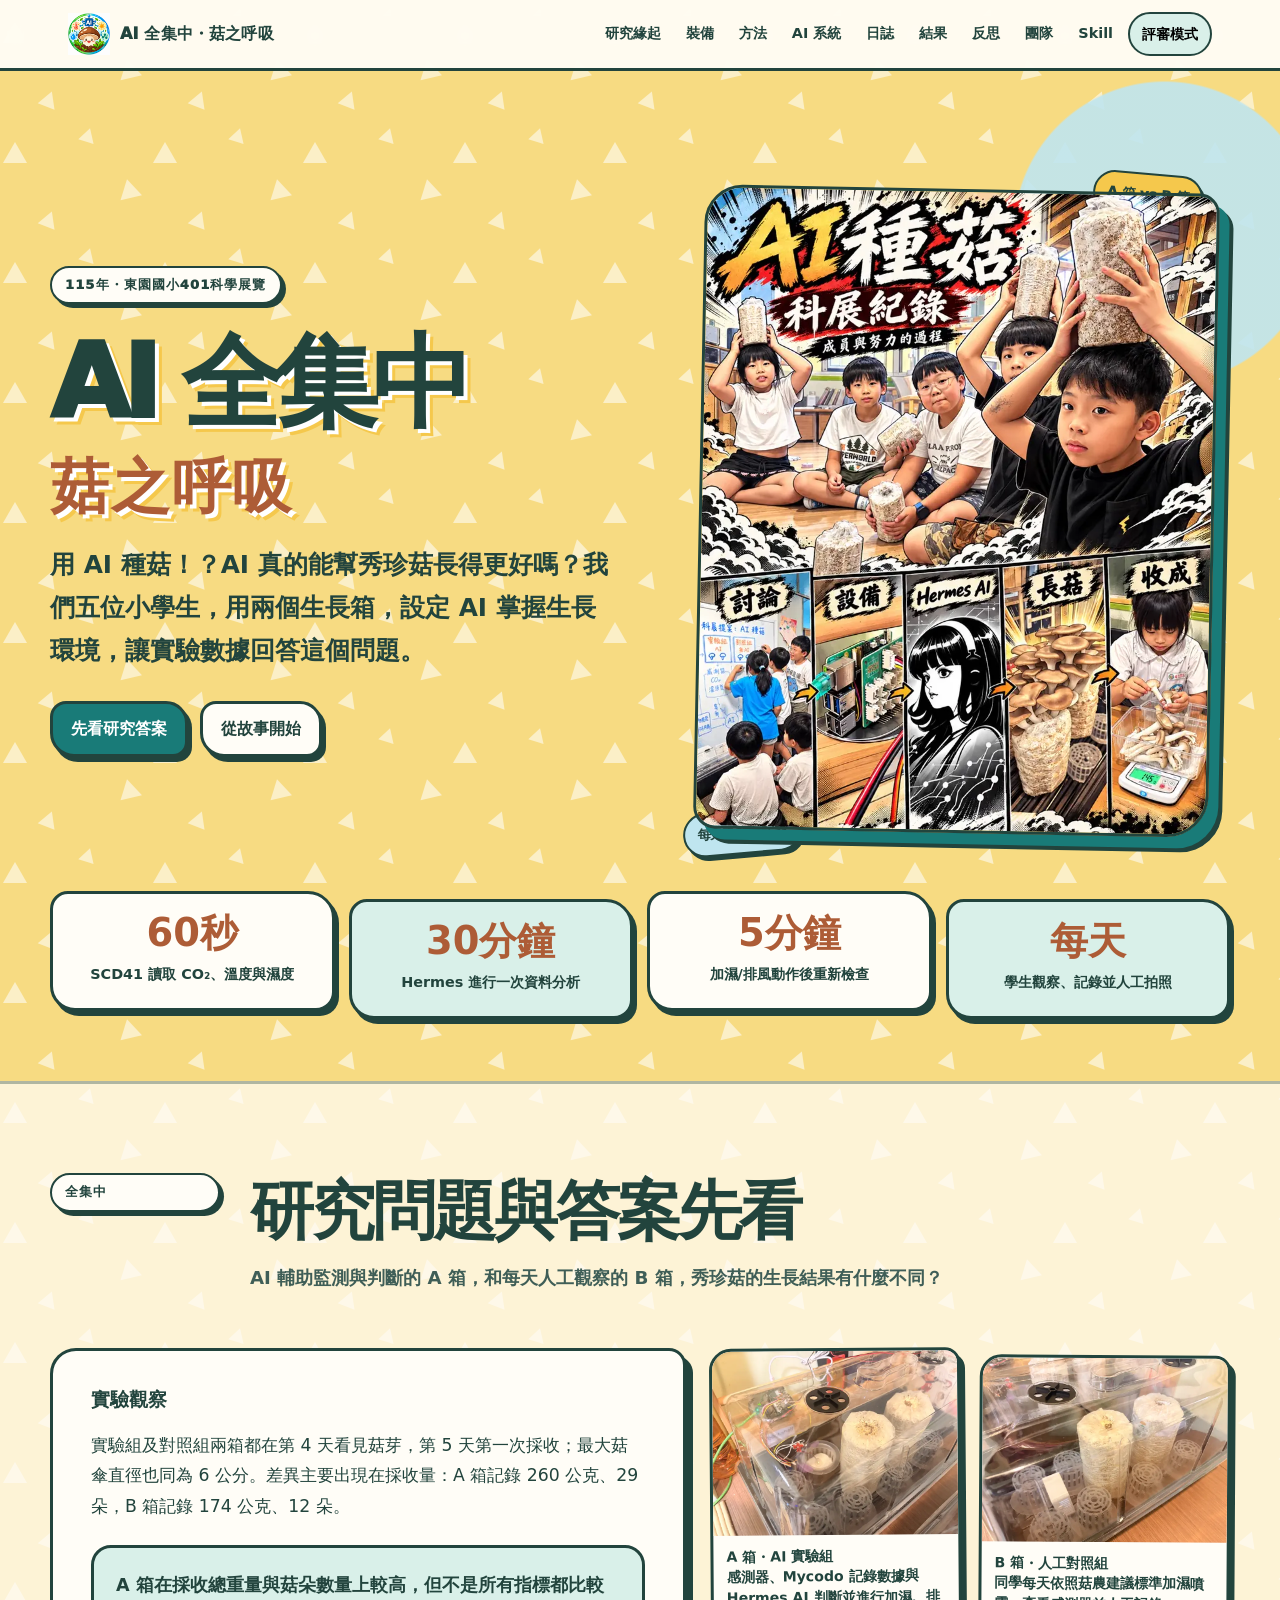
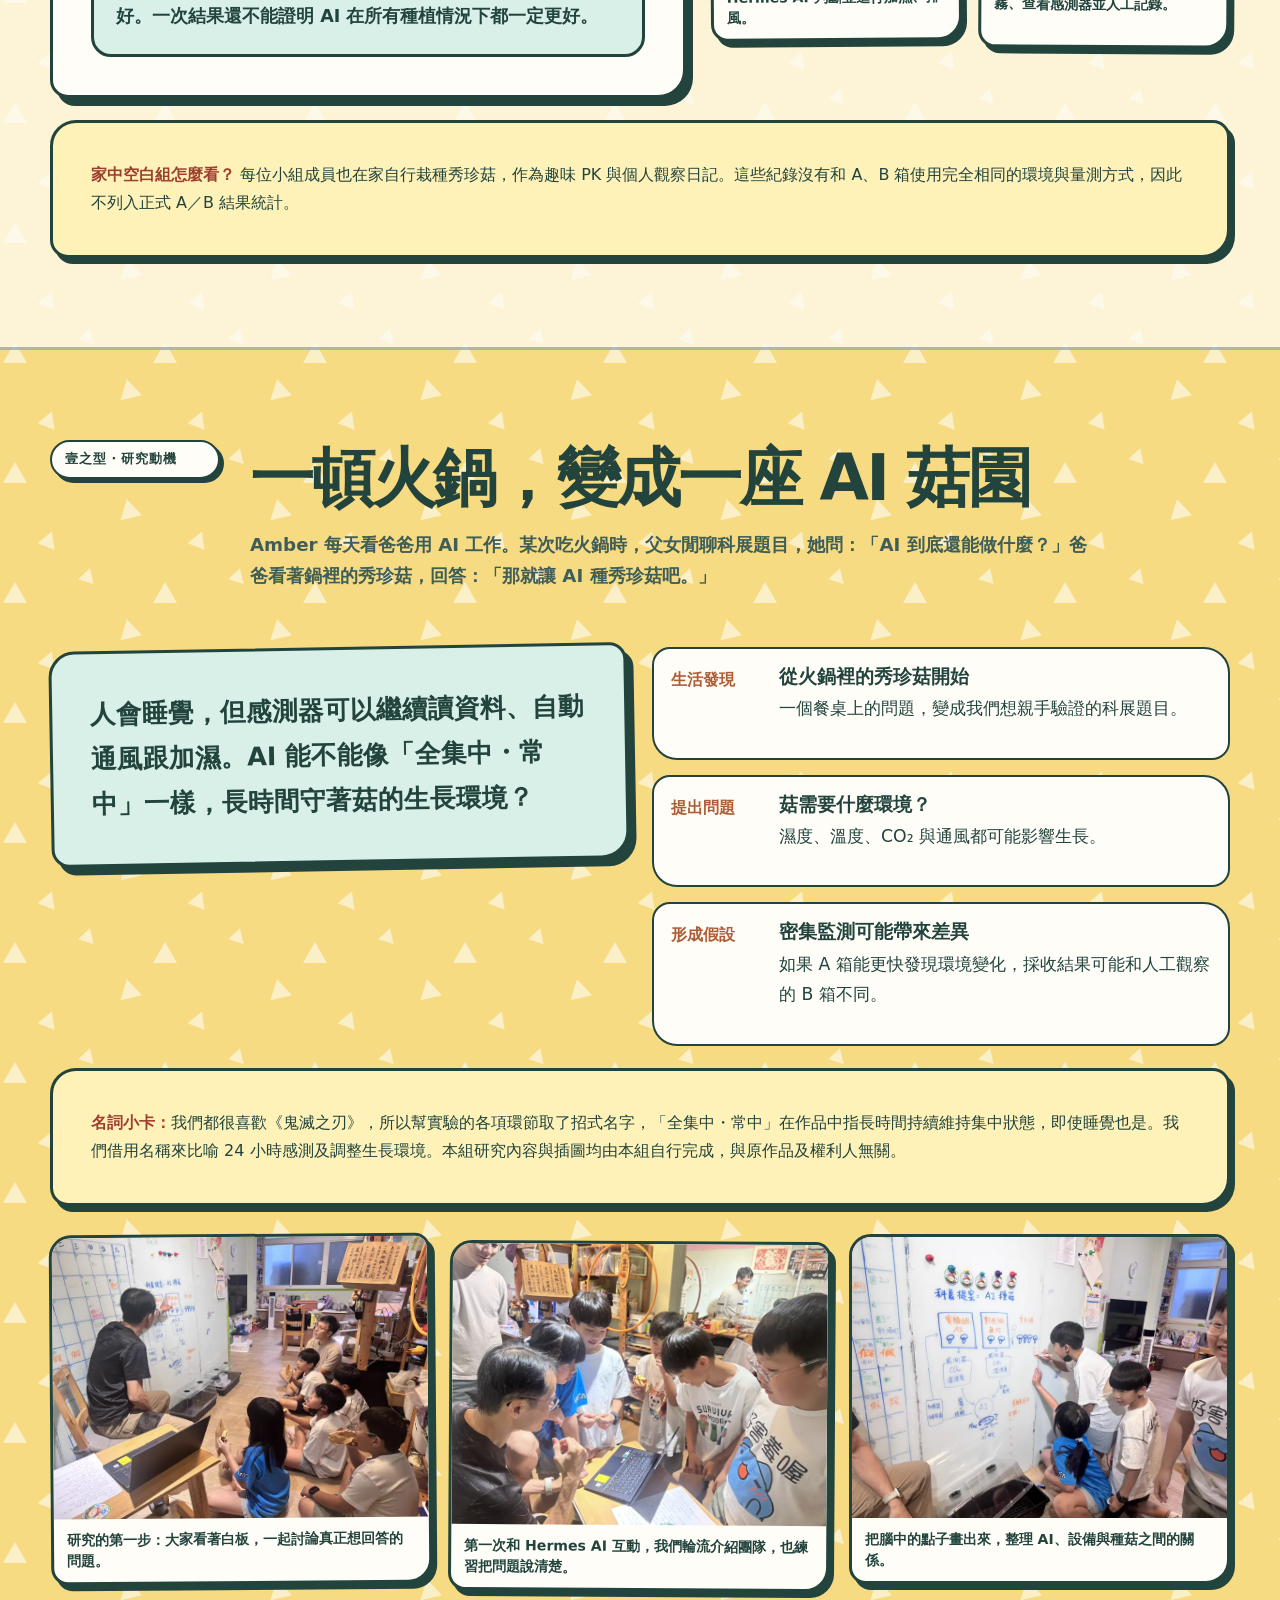
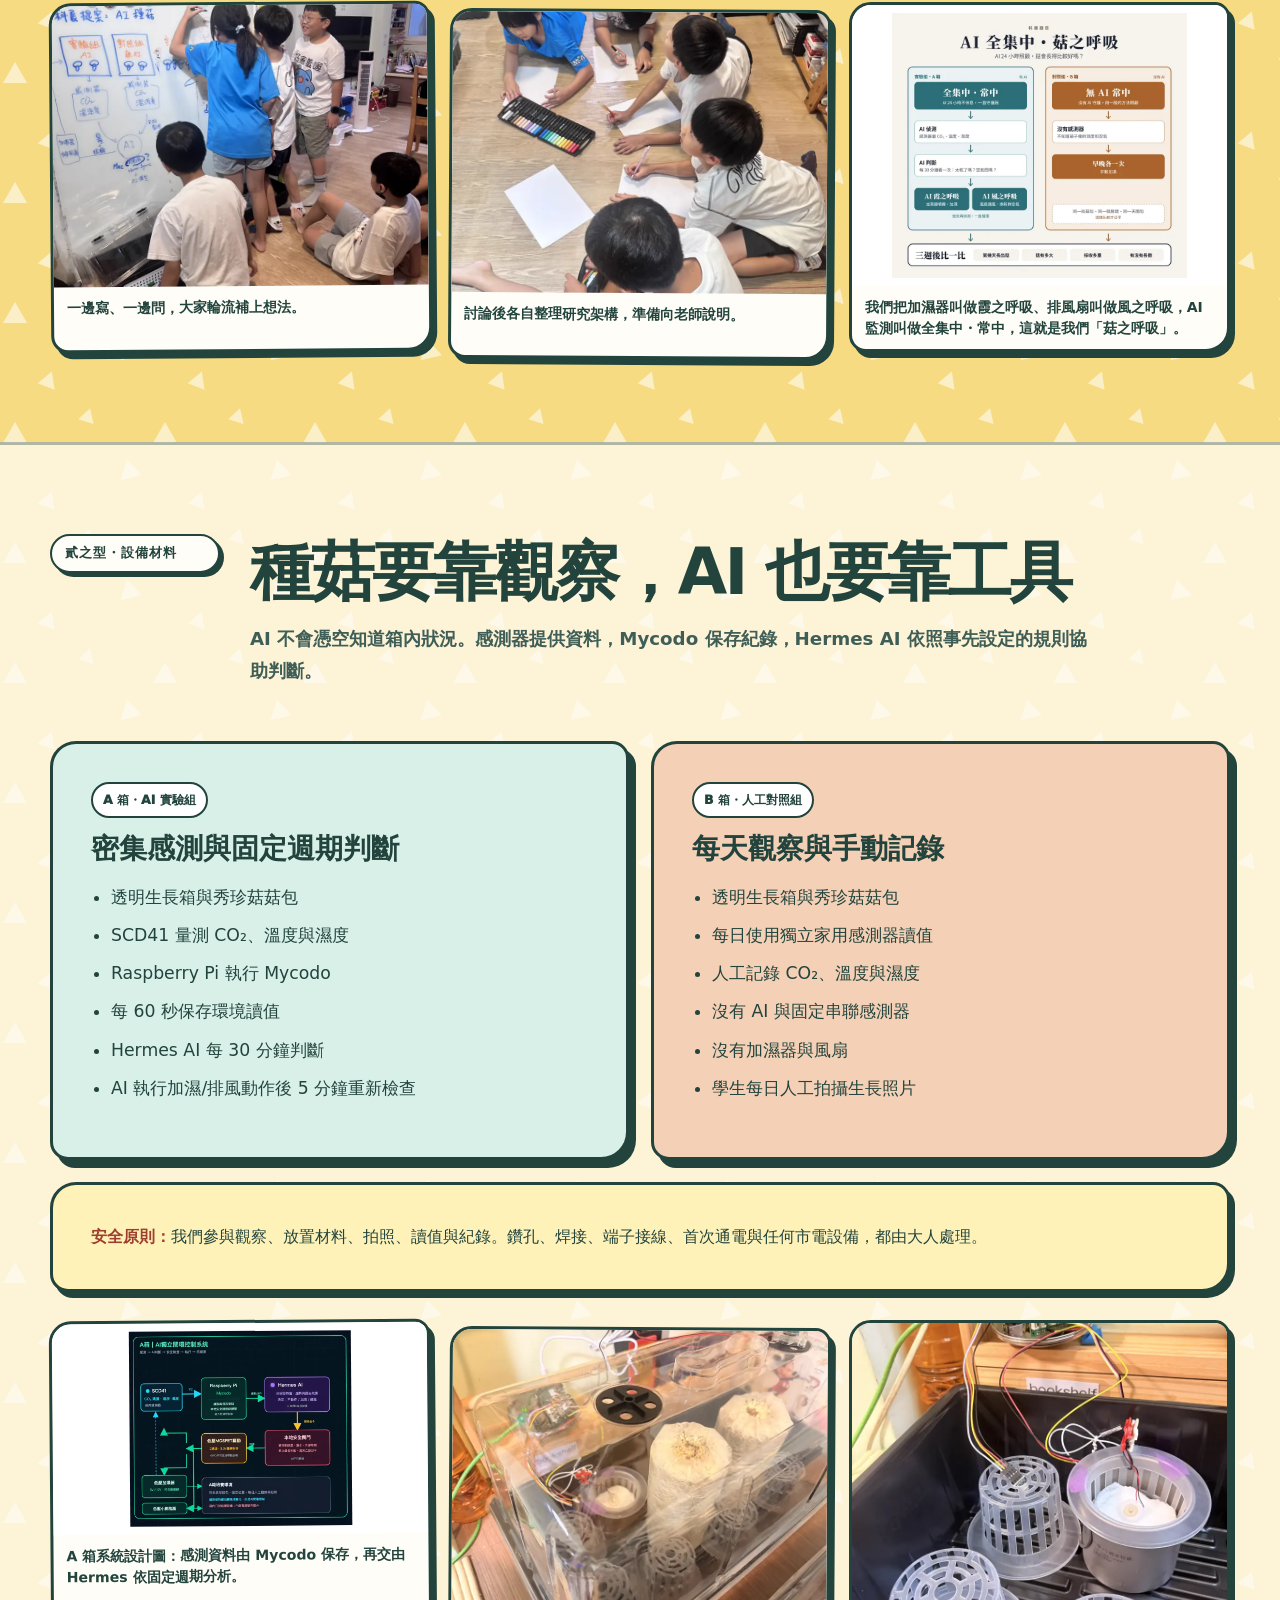
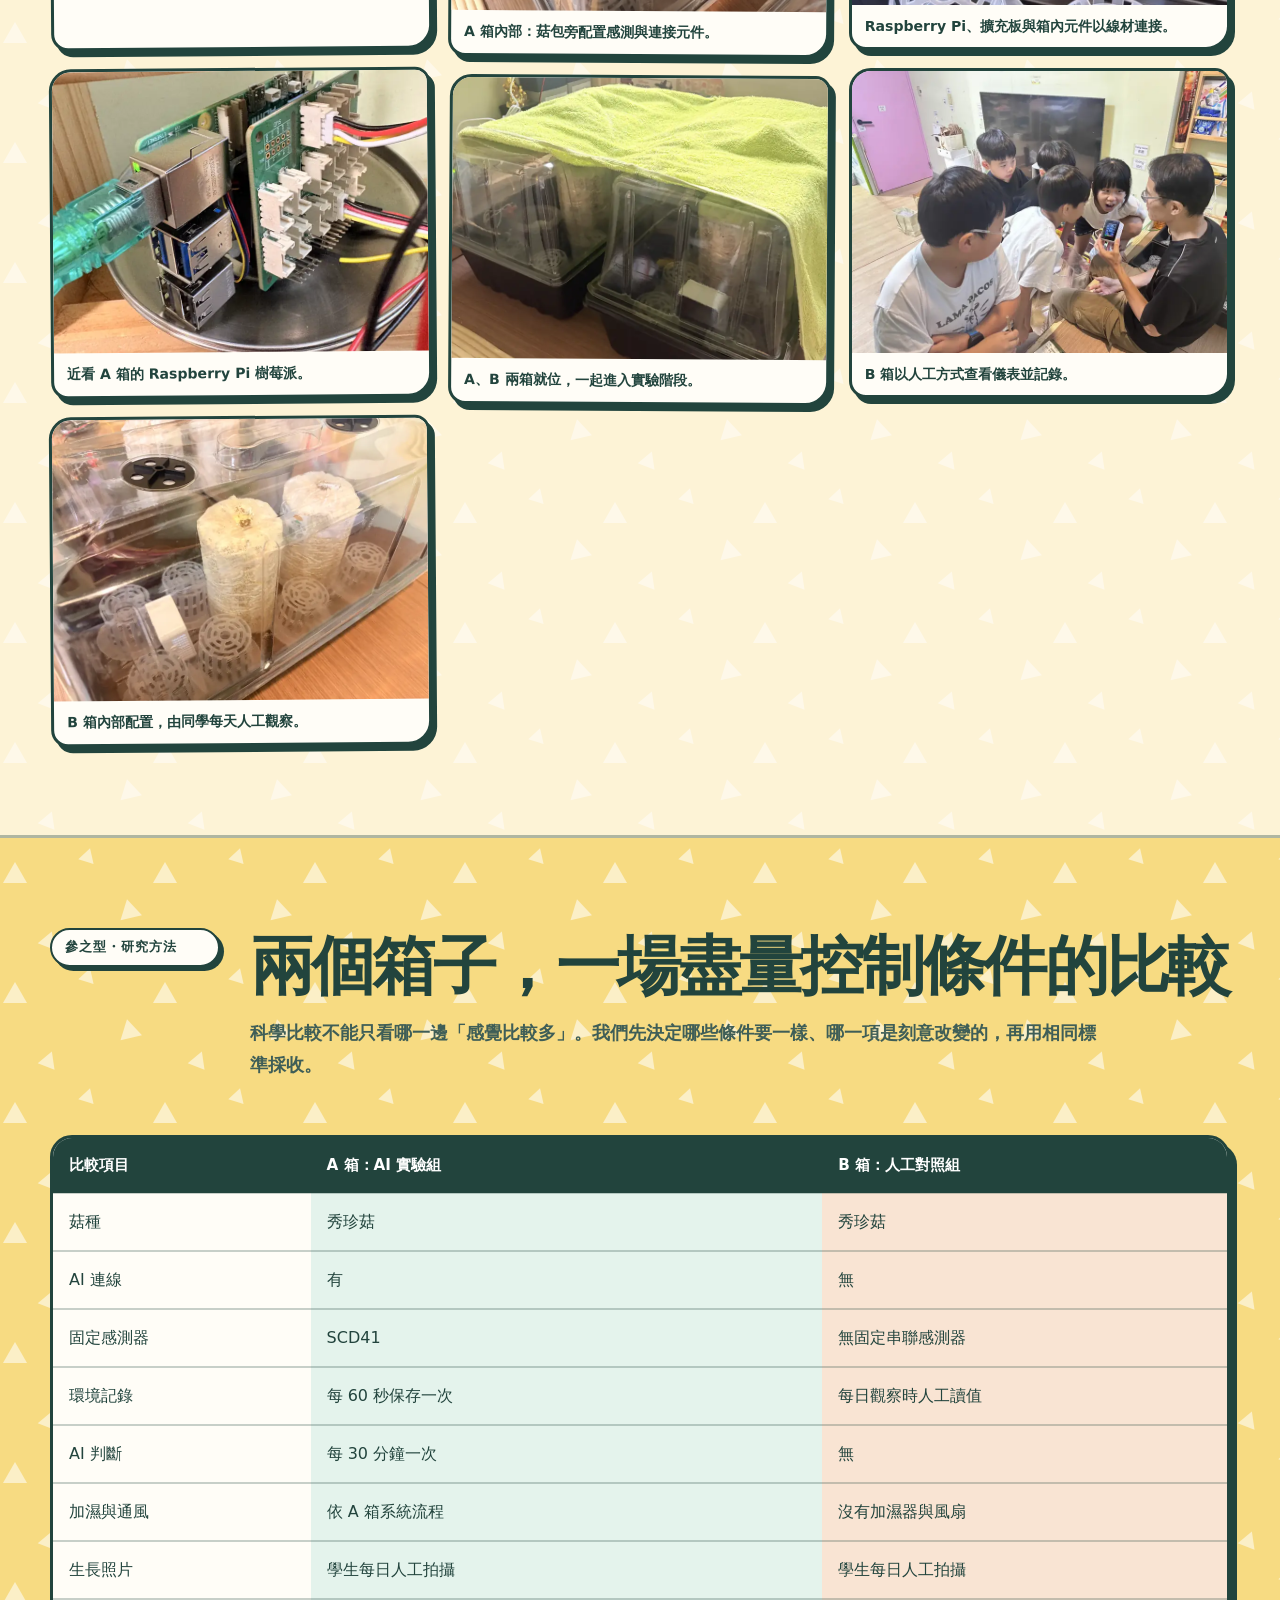
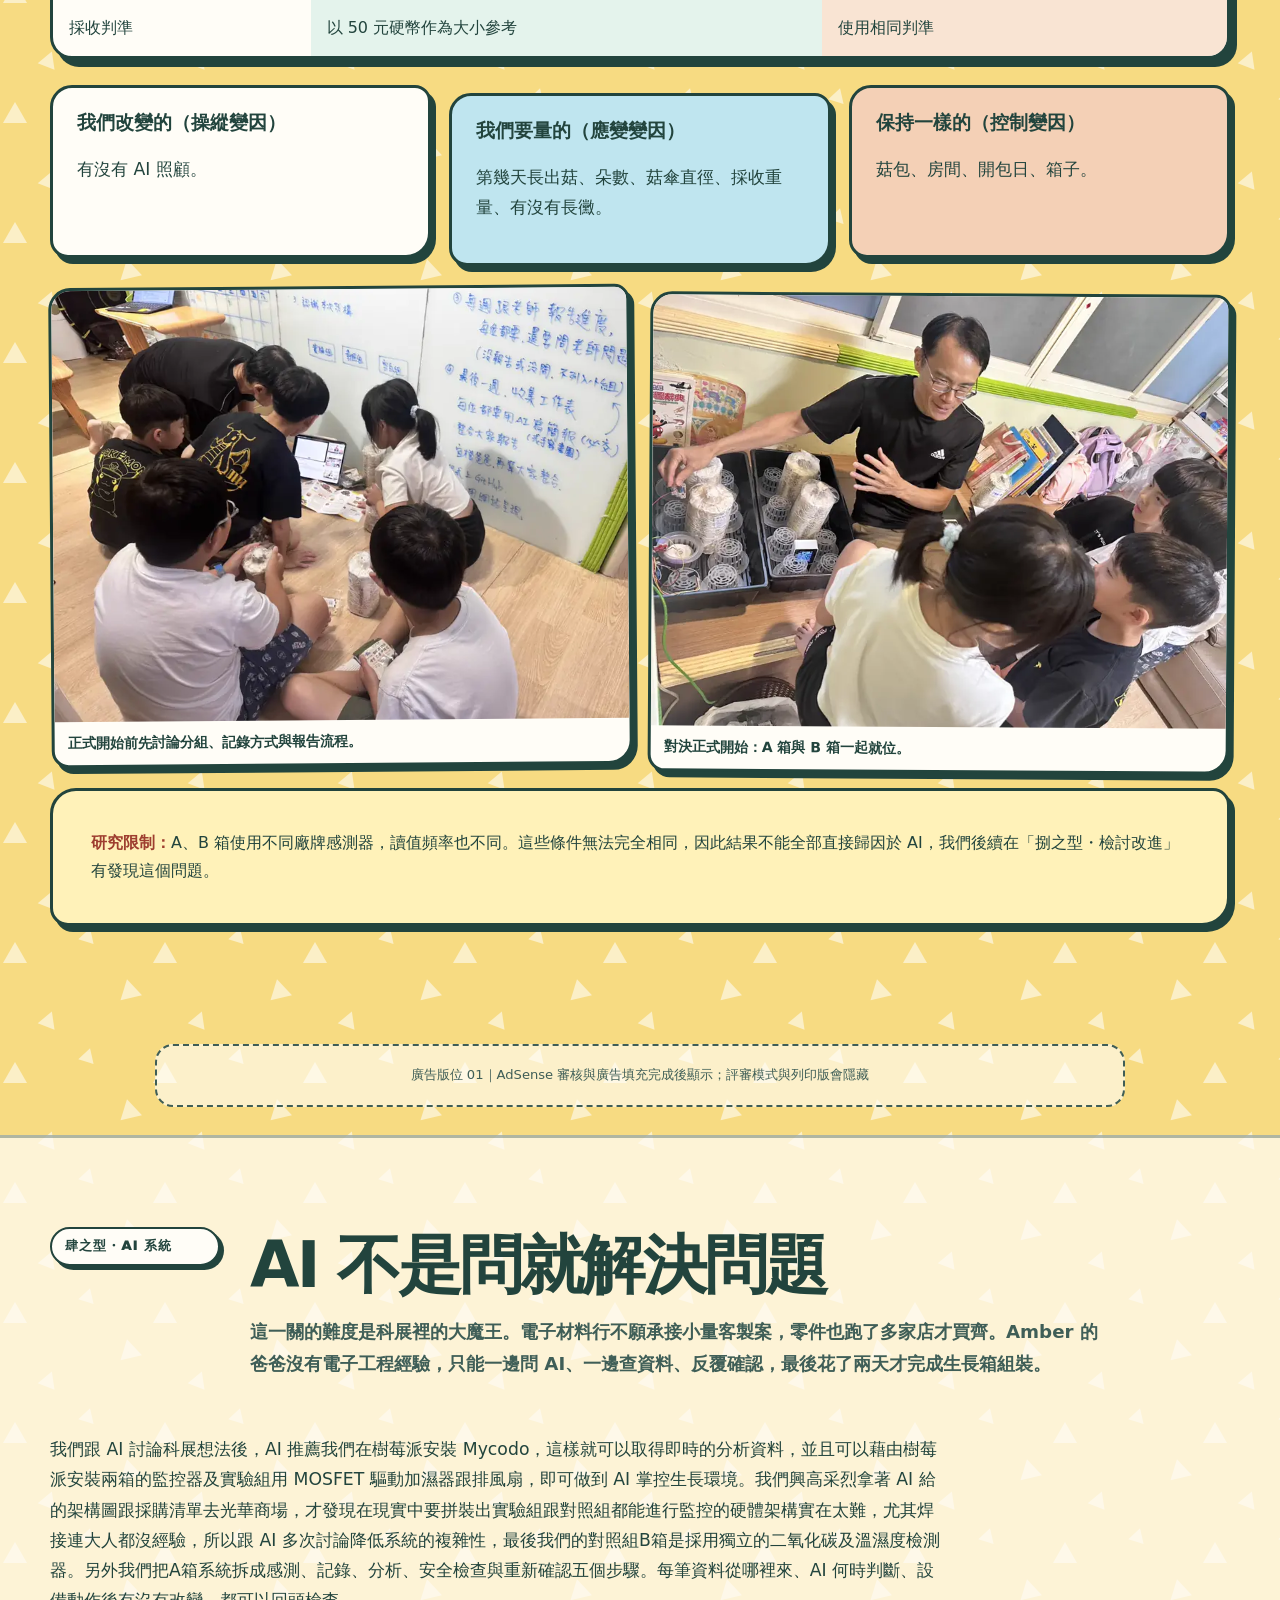
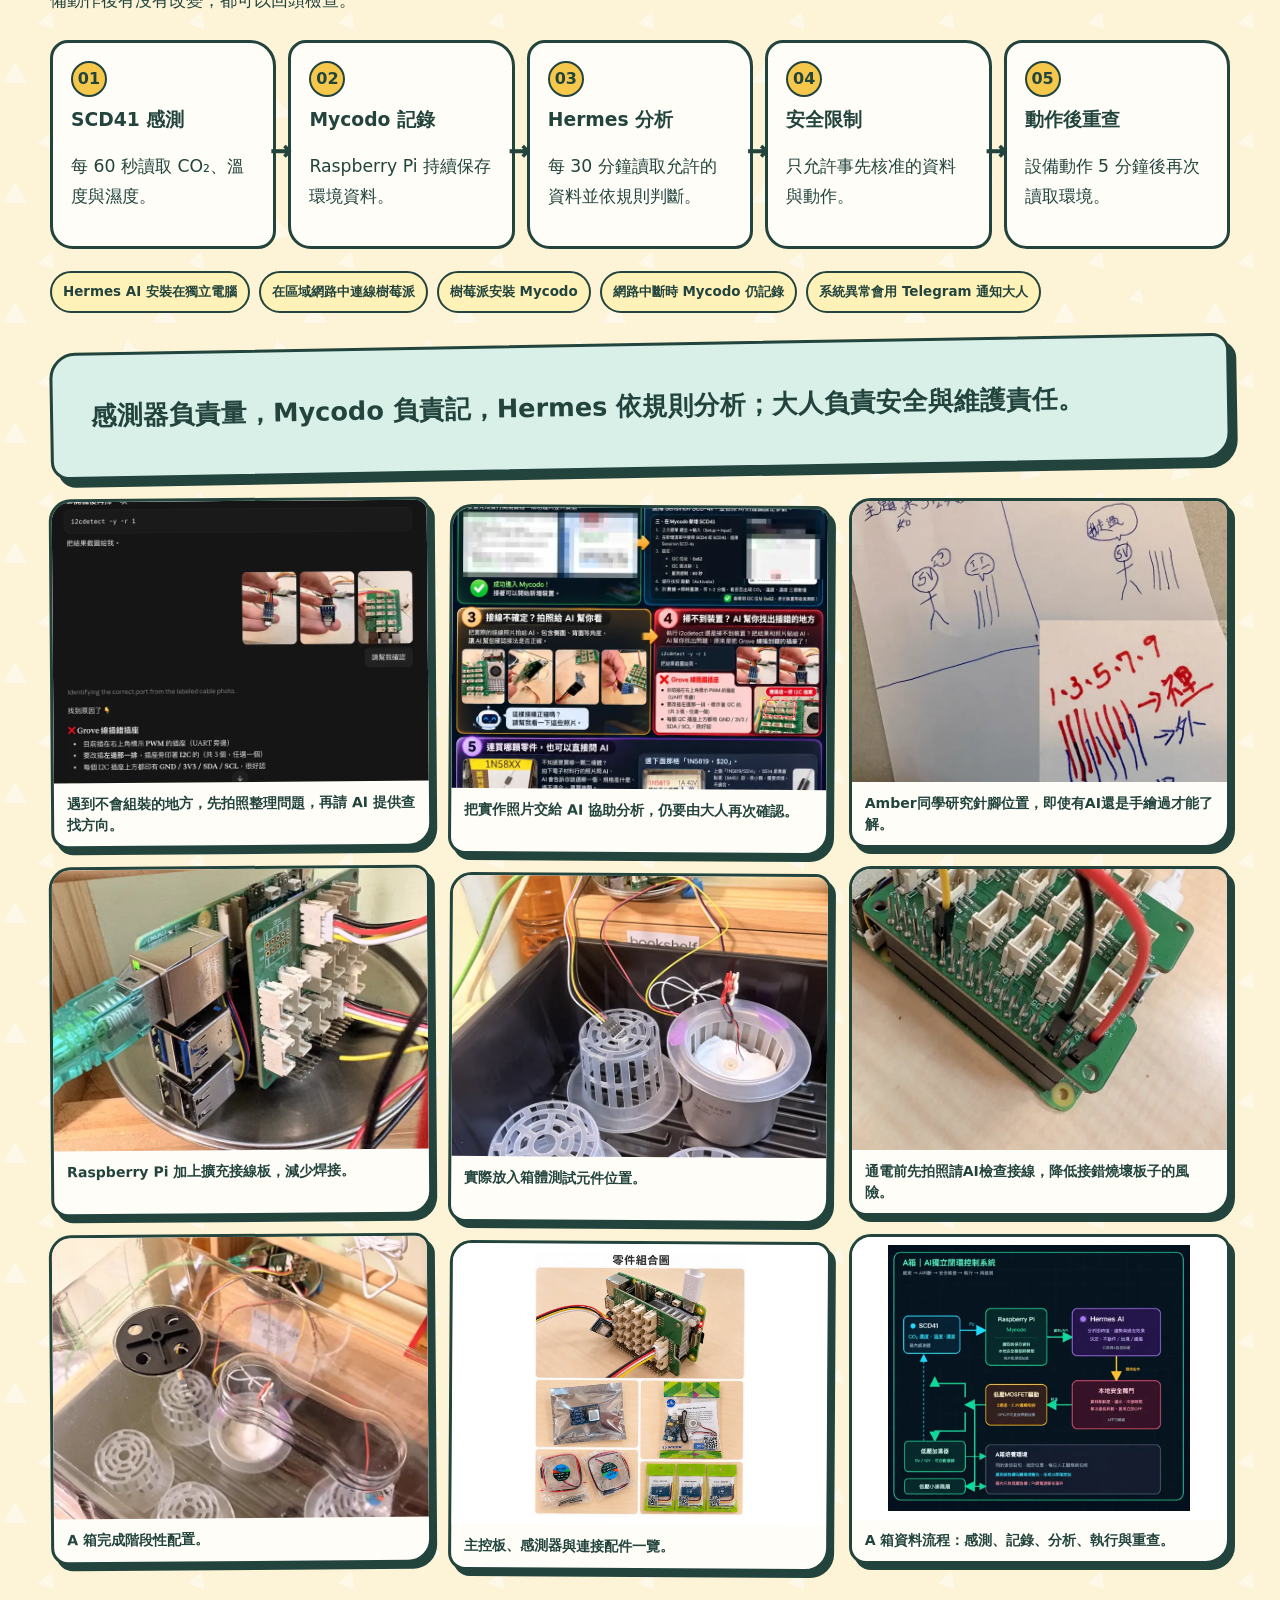
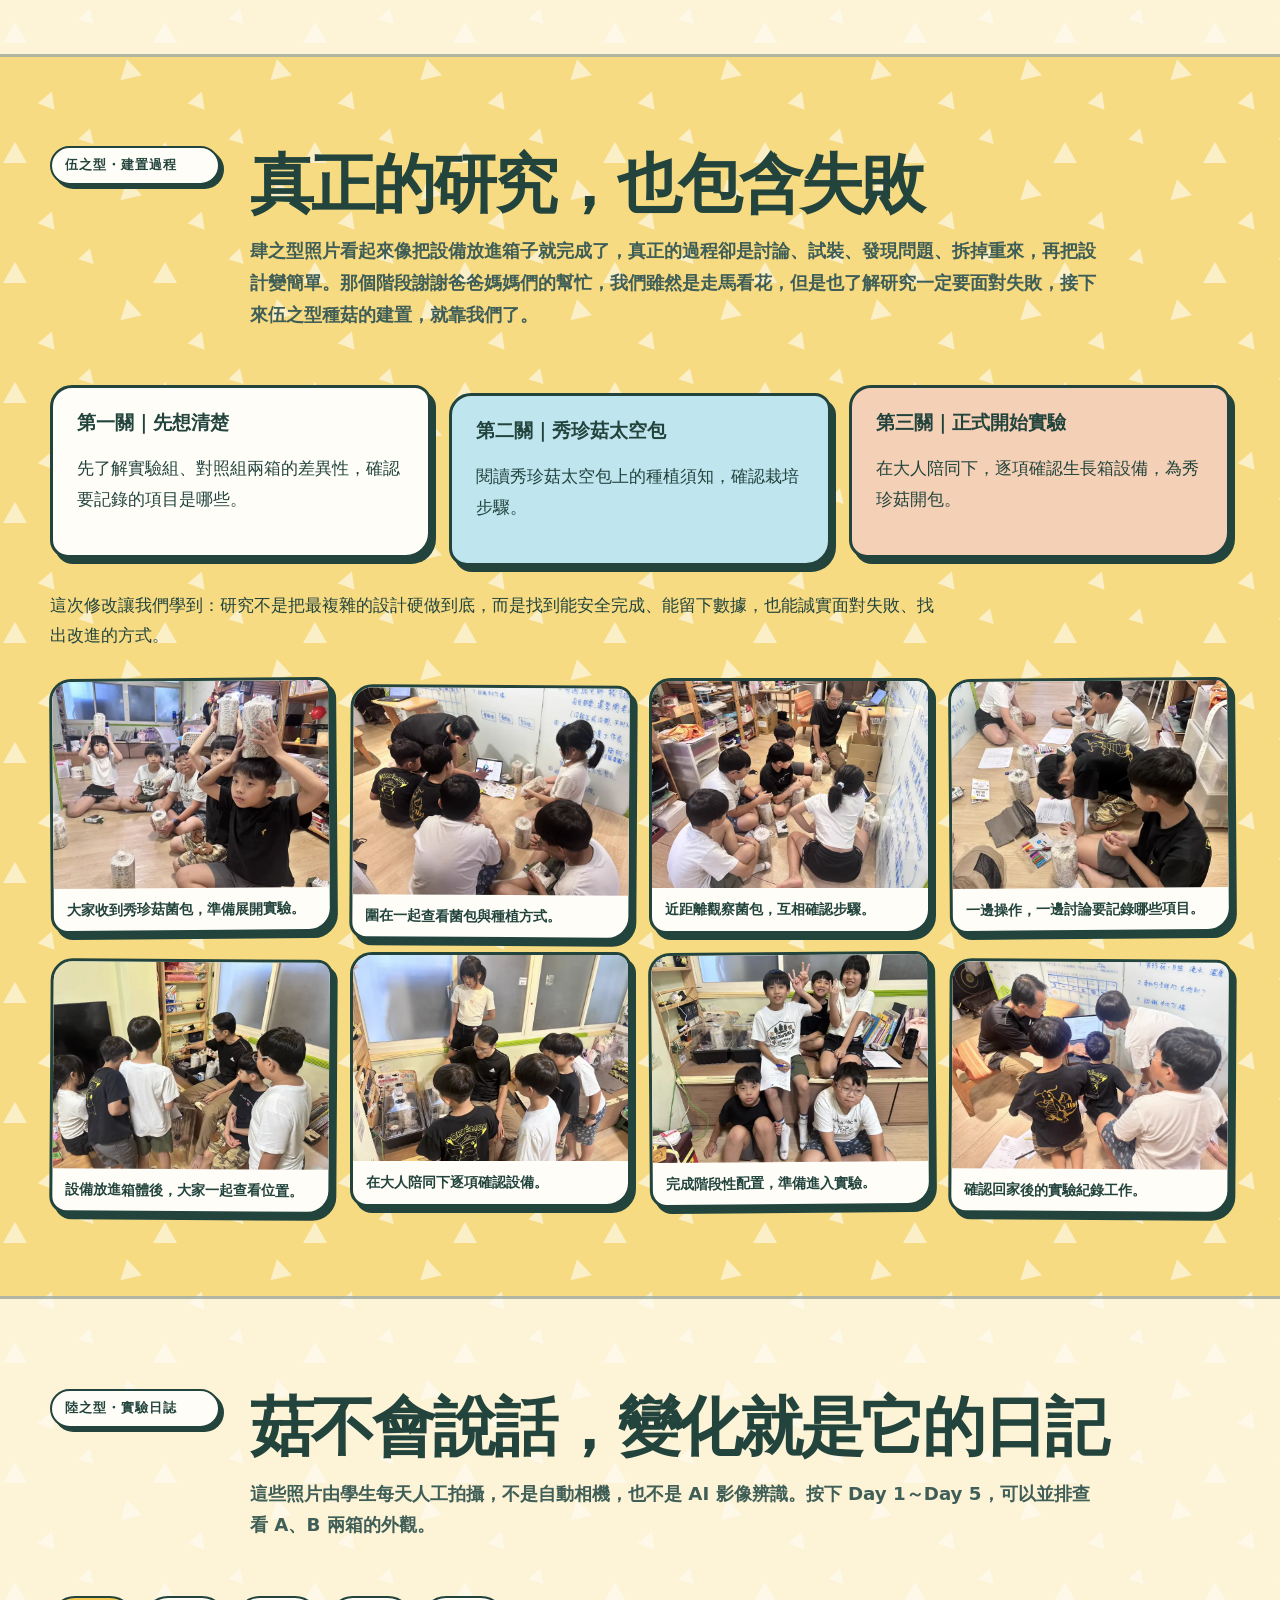
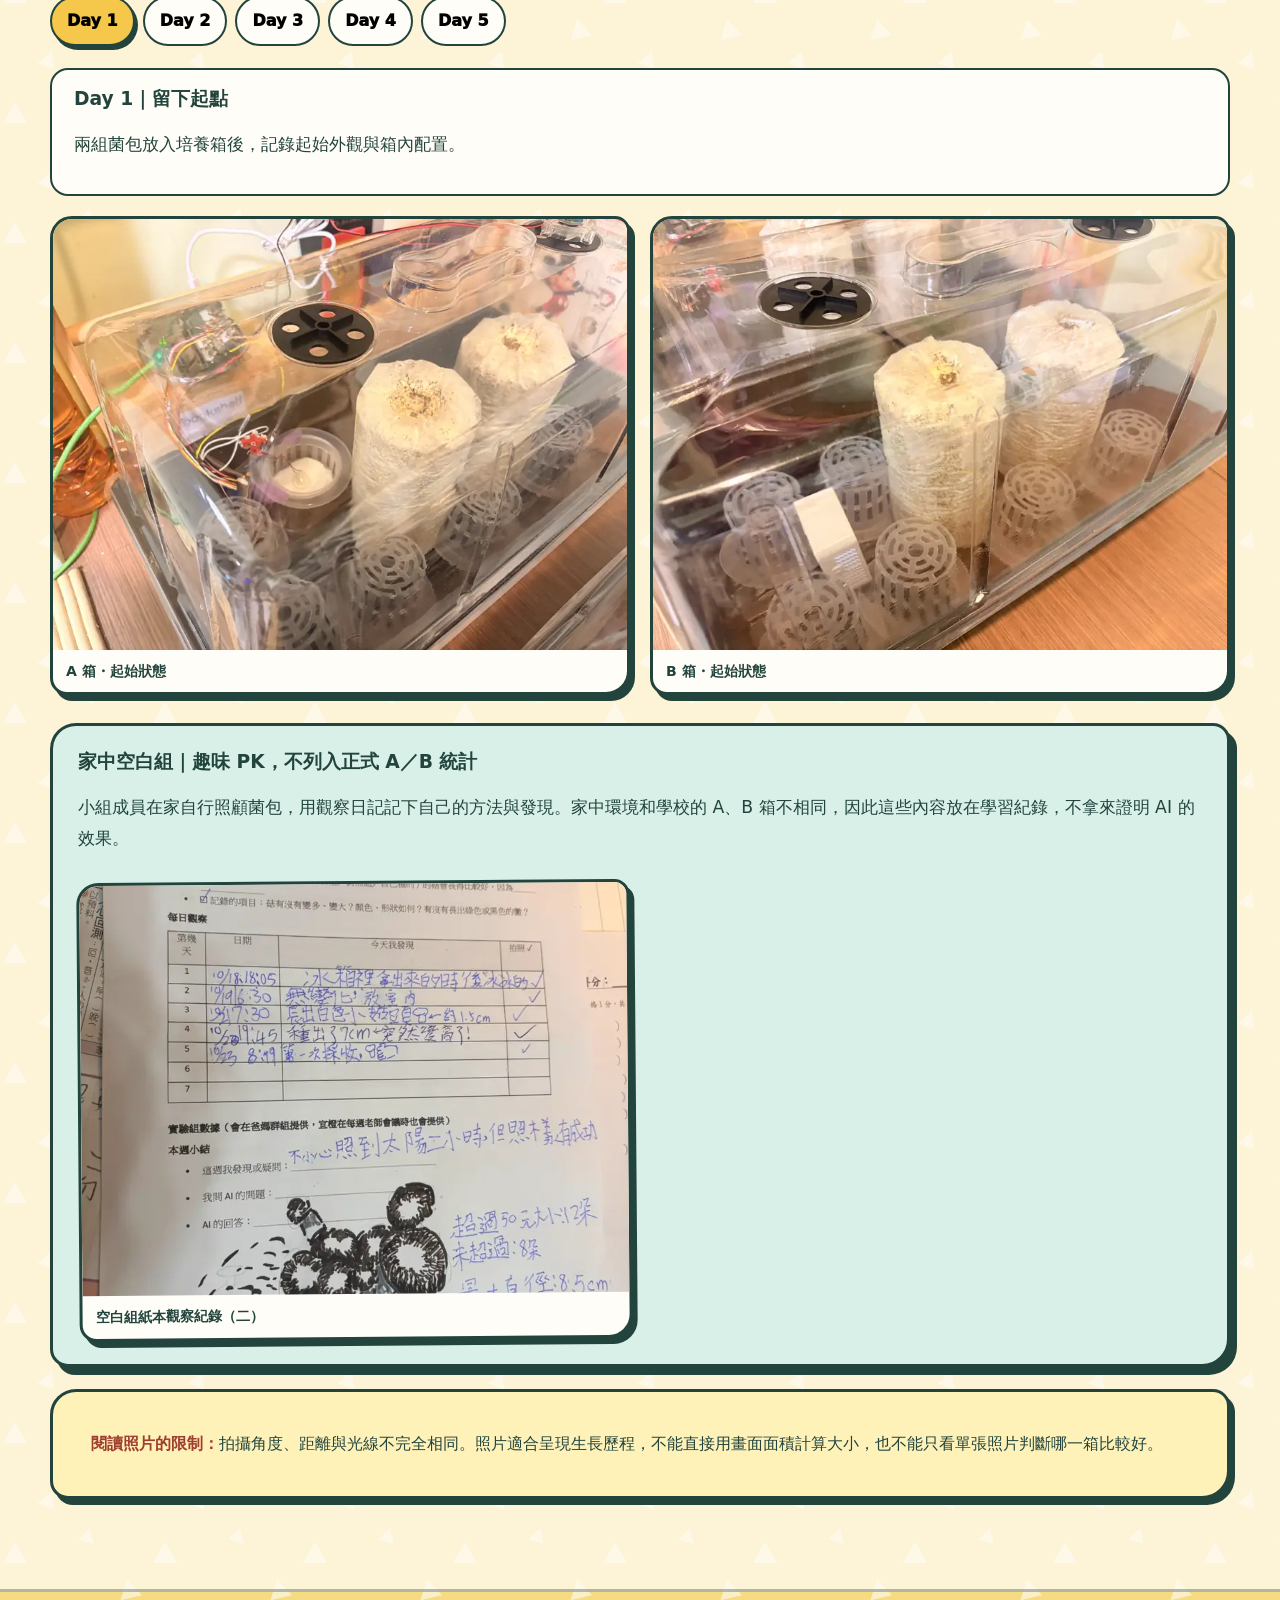
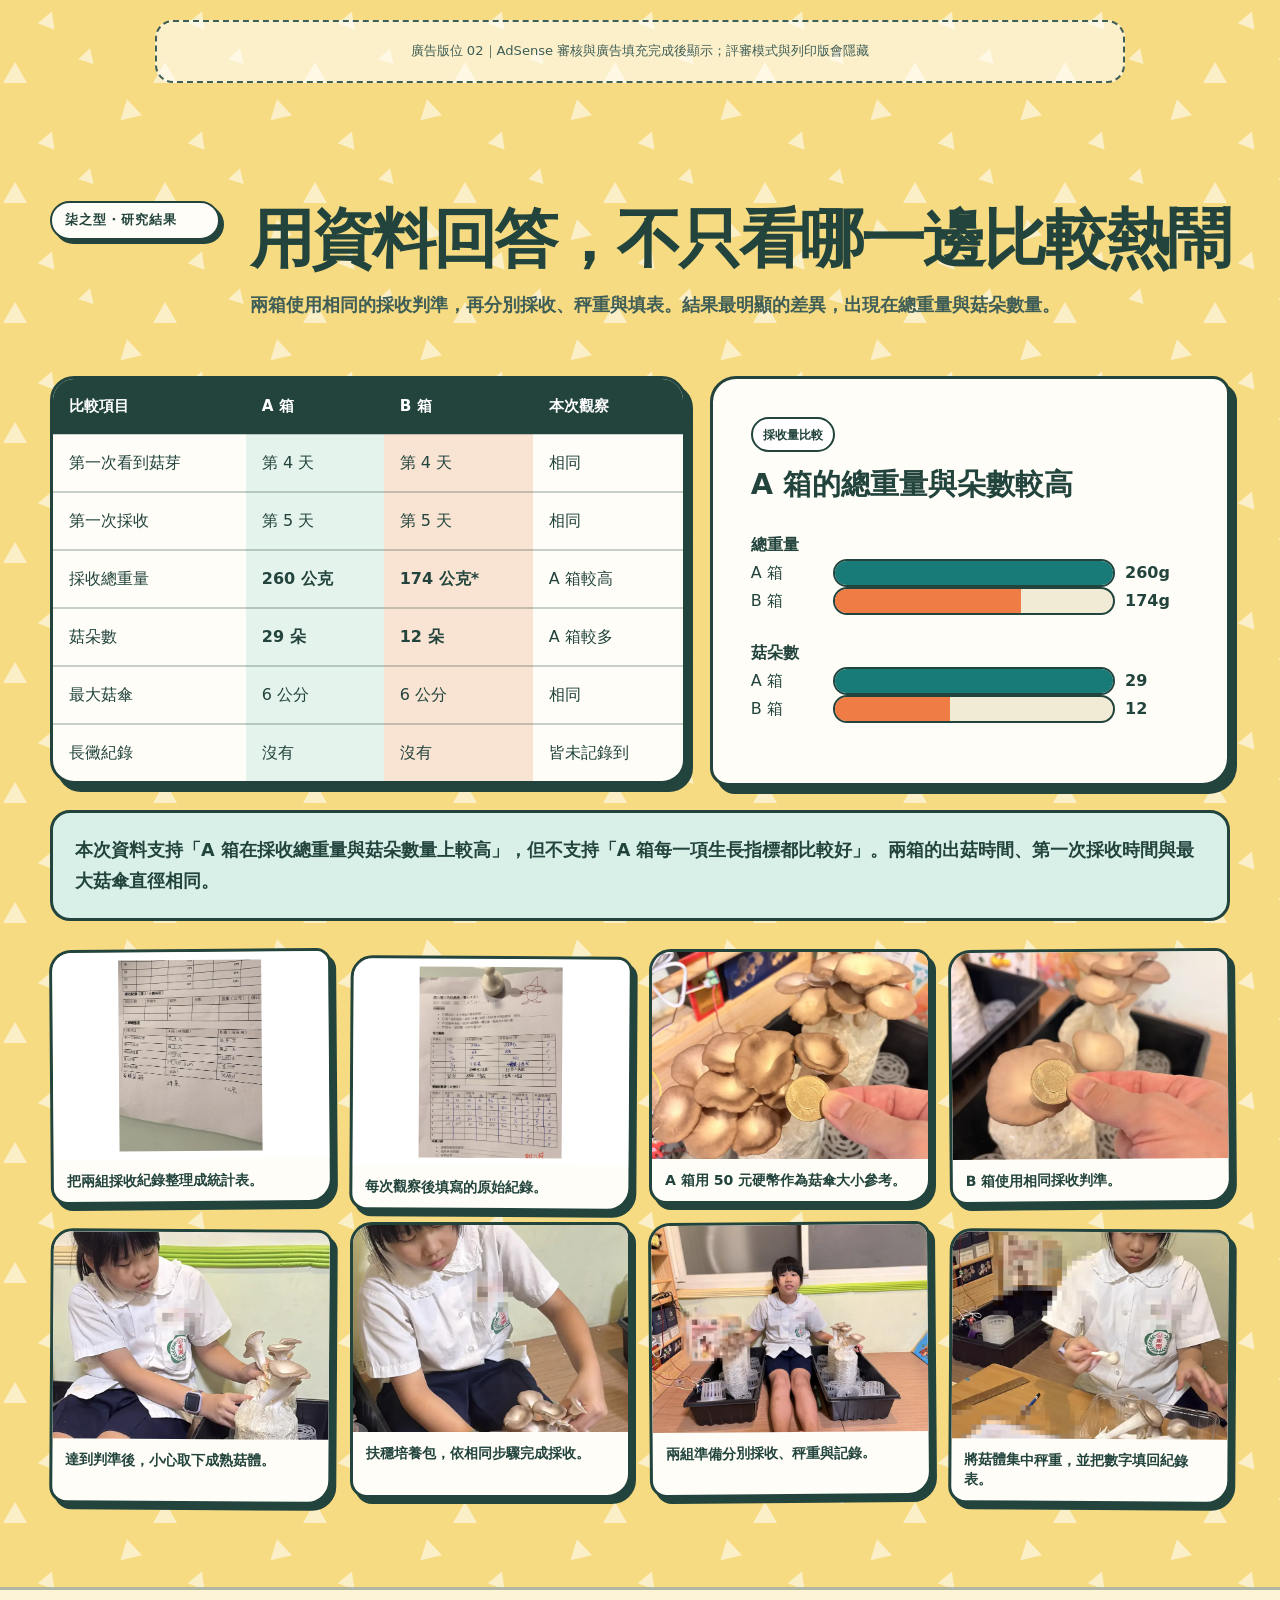
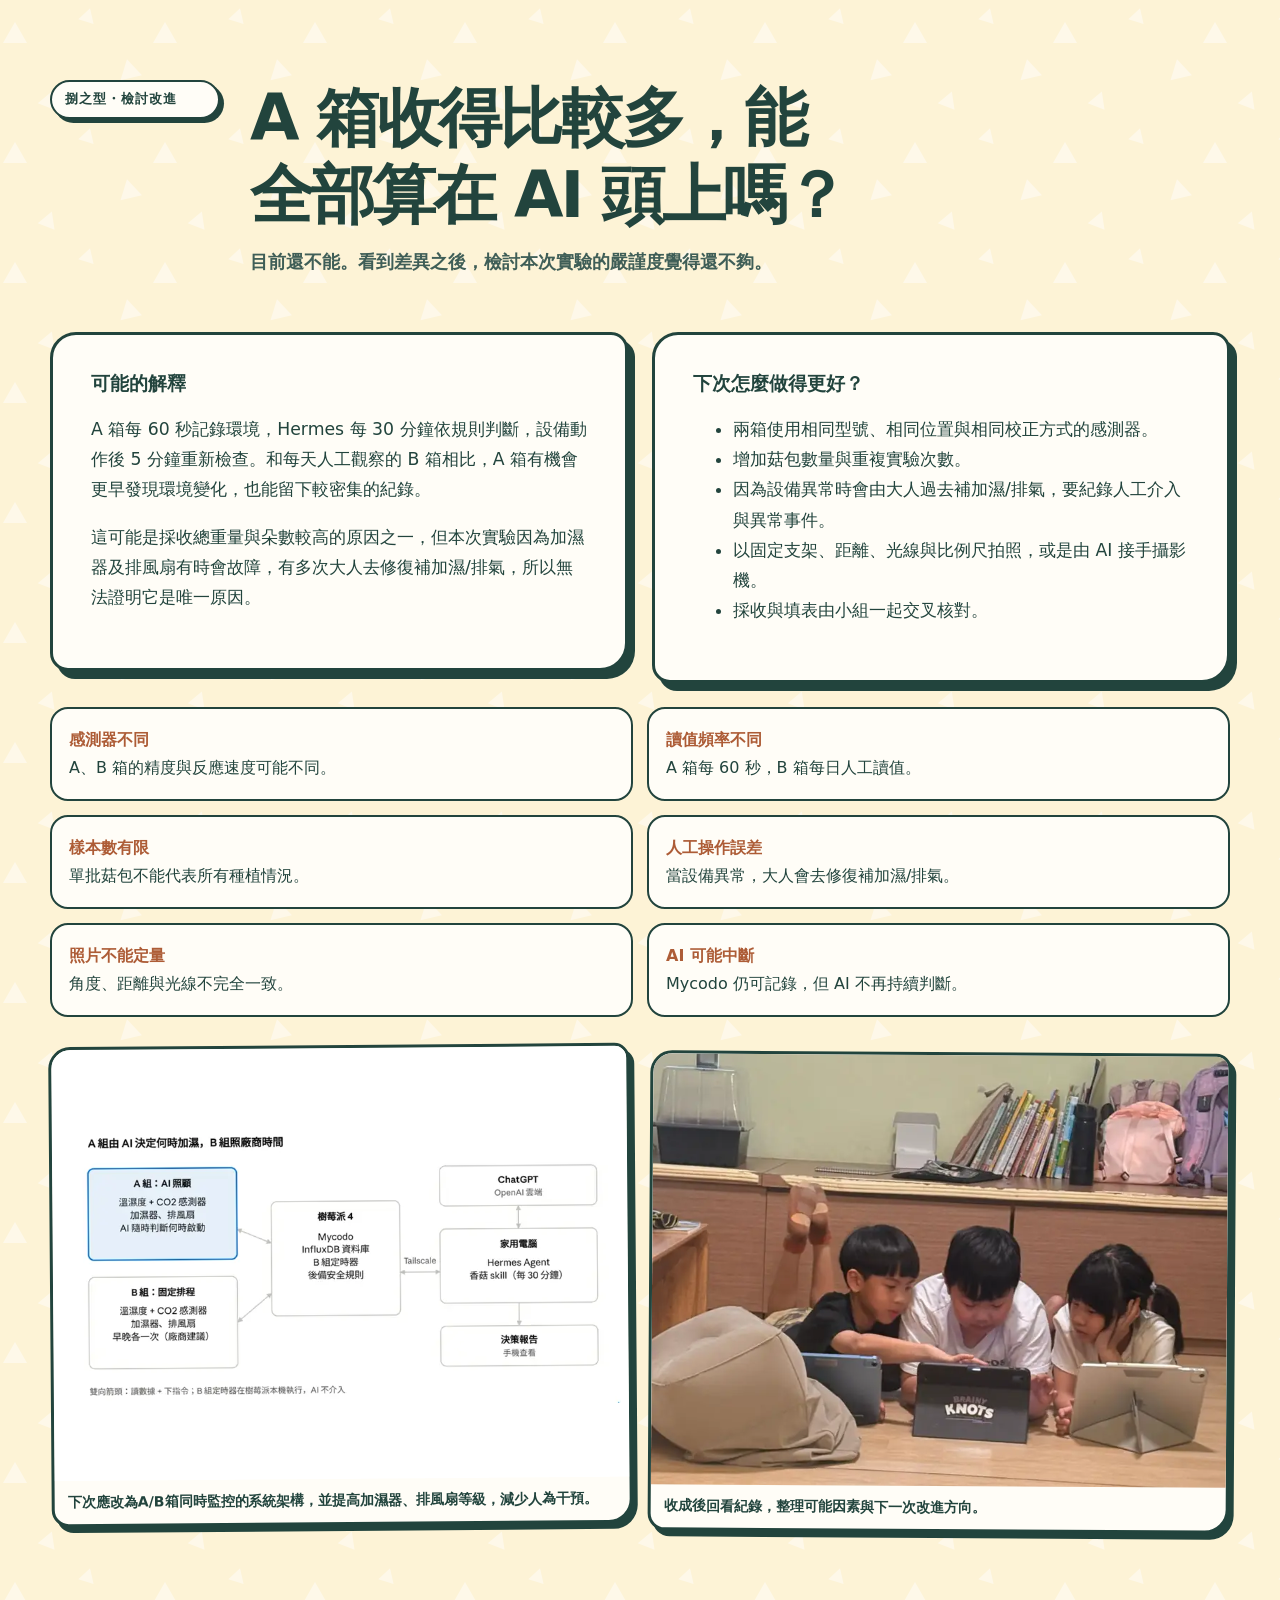
==== commit bc576255: "Publish latest user-edited content with responsive image loading" ====
--- a/docs/index.html
+++ b/docs/index.html
@@ -34,40 +34,40 @@
   <a class="skip-link" href="#main">跳到主要內容</a>
   <header class="site-header"><div class="nav-wrap"><a class="brand" href="#top"><img src="assets/badge.png" alt="AI 智慧菇園徽章"><span>AI 全集中・菇之呼吸</span></a><button class="menu-btn" id="menuButton" type="button" aria-expanded="false" aria-controls="mainNav">選單</button><nav class="nav-links" id="mainNav" aria-label="主要導覽"><a href="#motivation">研究緣起</a><a href="#equipment">裝備</a><a href="#method">方法</a><a href="#system">AI 系統</a><a href="#diary">日誌</a><a href="#results">結果</a><a href="#reflection">反思</a><a href="#team">團隊</a><a href="#skill">Skill</a><button class="judge-btn" id="judgeToggle" type="button" aria-pressed="false">評審模式</button></nav></div></header>
   <main id="main">
-    <section class="hero" id="top"><div class="container hero-grid"><div><div class="eyebrow">115年・東園國小科學展覽</div><h1>AI 全集中<span class="hero-sub">菇之呼吸</span></h1><p class="lead">AI 可以讀取環境資料，也能依規則協助判斷；它真的能幫秀珍菇長得更好嗎？我們用兩個生長箱，讓資料回答這個問題。</p><div class="hero-actions"><a class="btn btn-primary" href="#question">先看研究答案</a><a class="btn btn-secondary" href="#motivation">從故事開始</a></div></div><div class="hero-visual"><span class="sticker s1">A 箱 vs B 箱</span><span class="sticker s2">每天真的有記錄</span><img src="assets/previews/c00-01-800.webp" srcset="assets/previews/c00-01-800.webp 800w, assets/previews/c00-01-1200.webp 1200w" sizes="(max-width: 760px) calc(100vw - 40px), (max-width: 1100px) 50vw, 600px" data-full="assets/photos/c00-01.webp" decoding="async" alt="AI 種菇科展紀錄：成員、討論、設備、Hermes AI、秀珍菇生長與採收" fetchpriority="high"></div></div><div class="container fact-grid" aria-label="研究頻率摘要"><div class="fact"><b>60秒</b><span>SCD41 讀取 CO₂、溫度與濕度</span></div><div class="fact"><b>30分鐘</b><span>Hermes 進行一次資料分析</span></div><div class="fact"><b>5分鐘</b><span>設備動作後重新檢查</span></div><div class="fact"><b>每天</b><span>學生觀察、記錄並人工拍照</span></div></div></section>
+    <section class="hero" id="top"><div class="container hero-grid"><div><div class="eyebrow">115年・東園國小401科學展覽</div><h1>AI 全集中<span class="hero-sub">菇之呼吸</span></h1><p class="lead">用 AI 種菇！？AI 真的能幫秀珍菇長得更好嗎？我們五位小學生，用兩個生長箱，設定 AI 掌握生長環境，讓實驗數據回答這個問題。</p><div class="hero-actions"><a class="btn btn-primary" href="#question">先看研究答案</a><a class="btn btn-secondary" href="#motivation">從故事開始</a></div></div><div class="hero-visual"><span class="sticker s1">A 箱 vs B 箱</span><span class="sticker s2">每天真的有記錄</span><img src="assets/previews/c00-01-800.webp" srcset="assets/previews/c00-01-800.webp 800w, assets/previews/c00-01-1200.webp 1200w" sizes="(max-width: 760px) calc(100vw - 40px), (max-width: 1100px) 50vw, 600px" data-full="assets/photos/c00-01.webp" decoding="async" alt="AI 種菇科展紀錄：成員、討論、設備、Hermes AI、秀珍菇生長與採收" fetchpriority="high"></div></div><div class="container fact-grid" aria-label="研究頻率摘要"><div class="fact"><b>60秒</b><span>SCD41 讀取 CO₂、溫度與濕度</span></div><div class="fact"><b>30分鐘</b><span>Hermes 進行一次資料分析</span></div><div class="fact"><b>5分鐘</b><span>加濕/排風動作後重新檢查</span></div><div class="fact"><b>每天</b><span>學生觀察、記錄並人工拍照</span></div></div></section>
 
-    <section class="section alt" id="question"><div class="container"><header class="section-head"><div class="chapter">00・全集中</div><div><h2>研究問題與答案先看</h2><p class="section-intro">AI 輔助監測與判斷的 A 箱，和每天人工觀察的 B 箱，秀珍菇的生長結果有什麼不同？</p></div></header><div class="results-grid"><article class="paper-card"><h3>本輪觀察</h3><p>兩箱都在第 4 天看見菇芽，第 5 天第一次採收；最大菇傘直徑也同為 6 公分。差異主要出現在採收量：A 箱記錄 260 公克、29 朵，B 箱記錄 174 公克、12 朵。</p><div class="result-summary">A 箱在採收總重量與菇朵數量上較高，但不是所有指標都比較好。一次結果還不能證明 AI 在所有種植情況下都一定更好。</div></article><div class="gallery two" style="margin-top:0"><figure class="photo"><img src="assets/previews/c00-02-800.webp" srcset="assets/previews/c00-02-800.webp 800w, assets/previews/c00-02-1200.webp 1200w" sizes="(max-width: 760px) calc(100vw - 40px), (max-width: 1100px) 45vw, 600px" data-full="assets/photos/c00-02.webp" decoding="async" alt="A 箱 AI 實驗組內部配置" loading="lazy"><figcaption><b>A 箱・AI 實驗組</b><br>感測器、Mycodo 與 Hermes 協助記錄和判斷。</figcaption></figure><figure class="photo"><img src="assets/previews/c00-03-800.webp" srcset="assets/previews/c00-03-800.webp 800w, assets/previews/c00-03-1200.webp 1200w" sizes="(max-width: 760px) calc(100vw - 40px), (max-width: 1100px) 45vw, 600px" data-full="assets/photos/c00-03.webp" decoding="async" alt="B 箱人工對照組內部配置" loading="lazy"><figcaption><b>B 箱・人工對照組</b><br>同學每天查看獨立感測器並人工記錄。</figcaption></figure></div></div><div class="note-card"><strong>家中空白組怎麼看？</strong> 每位小組成員也在家自行栽種秀珍菇，作為趣味 PK 與個人觀察日記。這些紀錄沒有和 A、B 箱使用完全相同的環境與量測方式，因此不列入正式 A／B 結果統計。</div></div></section>
+    <section class="section alt" id="question"><div class="container"><header class="section-head"><div class="chapter">全集中</div><div><h2>研究問題與答案先看</h2><p class="section-intro">AI 輔助監測與判斷的 A 箱，和每天人工觀察的 B 箱，秀珍菇的生長結果有什麼不同？</p></div></header><div class="results-grid"><article class="paper-card"><h3>實驗觀察</h3><p>實驗組及對照組兩箱都在第 4 天看見菇芽，第 5 天第一次採收；最大菇傘直徑也同為 6 公分。差異主要出現在採收量：A 箱記錄 260 公克、29 朵，B 箱記錄 174 公克、12 朵。</p><div class="result-summary">A 箱在採收總重量與菇朵數量上較高，但不是所有指標都比較好。一次結果還不能證明 AI 在所有種植情況下都一定更好。</div></article><div class="gallery two" style="margin-top:0"><figure class="photo"><img src="assets/previews/c00-02-800.webp" srcset="assets/previews/c00-02-800.webp 800w, assets/previews/c00-02-1200.webp 1200w" sizes="(max-width: 760px) calc(100vw - 40px), (max-width: 1100px) 45vw, 600px" data-full="assets/photos/c00-02.webp" decoding="async" alt="A 箱 AI 實驗組內部配置" loading="lazy"><figcaption><b>A 箱・AI 實驗組</b><br>感測器、Mycodo 記錄數據與 Hermes AI 判斷並進行加濕、排風。</figcaption></figure><figure class="photo"><img src="assets/previews/c00-03-800.webp" srcset="assets/previews/c00-03-800.webp 800w, assets/previews/c00-03-1200.webp 1200w" sizes="(max-width: 760px) calc(100vw - 40px), (max-width: 1100px) 45vw, 600px" data-full="assets/photos/c00-03.webp" decoding="async" alt="B 箱人工對照組內部配置" loading="lazy"><figcaption><b>B 箱・人工對照組</b><br>同學每天依照菇農建議標準加濕噴霧、查看感測器並人工記錄。</figcaption></figure></div></div><div class="note-card"><strong>家中空白組怎麼看？</strong> 每位小組成員也在家自行栽種秀珍菇，作為趣味 PK 與個人觀察日記。這些紀錄沒有和 A、B 箱使用完全相同的環境與量測方式，因此不列入正式 A／B 結果統計。</div></div></section>
 
-    <section class="section" id="motivation"><div class="container"><header class="section-head"><div class="chapter">壹之型・研究動機</div><div><h2>一頓火鍋，變成一座 AI 菇園</h2><p class="section-intro">Amber 每天看爸爸用 AI 工作。某次吃火鍋時，她問：「AI 到底還能做什麼？」爸爸看著鍋裡的秀珍菇，回答：「那就讓 AI 種秀珍菇吧。」</p></div></header><div class="story-grid"><article class="quote-card">人會睡覺，但感測器可以繼續讀資料。AI 能不能像「全集中・常中」一樣，長時間守著菇的生長環境？</article><div class="timeline"><div class="timeline-row"><time>生活發現</time><div><h3>從火鍋裡的秀珍菇開始</h3><p>一個餐桌上的問題，變成我們想親手驗證的科展題目。</p></div></div><div class="timeline-row"><time>提出問題</time><div><h3>菇需要什麼環境？</h3><p>濕度、溫度、CO₂ 與通風都可能影響生長。</p></div></div><div class="timeline-row"><time>形成假設</time><div><h3>密集監測可能帶來差異</h3><p>如果 A 箱能更快發現環境變化，採收結果可能和人工觀察的 B 箱不同。</p></div></div></div></div><div class="note-card"><strong>名詞小卡：</strong>「全集中・常中」在作品中指長時間持續維持集中狀態。本研究只借用名稱來比喻 24 小時感測，系統仍受規則、安全限制與人工責任約束。</div><div class="gallery"><figure class="photo"><img src="assets/previews/c01-01-800.webp" srcset="assets/previews/c01-01-800.webp 800w, assets/previews/c01-01-1200.webp 1200w" sizes="(max-width: 760px) calc(100vw - 40px), (max-width: 1100px) 45vw, 600px" data-full="assets/photos/c01-01.webp" decoding="async" alt="團隊討論科展主題" loading="lazy"><figcaption>研究的第一步：大家看著白板，一起討論真正想回答的問題。</figcaption></figure><figure class="photo"><img src="assets/previews/c01-02-800.webp" srcset="assets/previews/c01-02-800.webp 800w, assets/previews/c01-02-1200.webp 1200w" sizes="(max-width: 760px) calc(100vw - 40px), (max-width: 1100px) 45vw, 600px" data-full="assets/photos/c01-02.webp" decoding="async" alt="團隊向 Hermes AI 介紹自己" loading="lazy"><figcaption>第一次和 Hermes 互動，我們輪流介紹團隊，也練習把問題說清楚。</figcaption></figure><figure class="photo"><img src="assets/previews/c01-03-800.webp" srcset="assets/previews/c01-03-800.webp 800w, assets/previews/c01-03-1200.webp 1200w" sizes="(max-width: 760px) calc(100vw - 40px), (max-width: 1100px) 45vw, 600px" data-full="assets/photos/c01-03.webp" decoding="async" alt="同學在白板寫下科展想法" loading="lazy"><figcaption>把腦中的點子畫出來，整理 AI、設備與種菇之間的關係。</figcaption></figure><figure class="photo"><img src="assets/previews/c01-04-800.webp" srcset="assets/previews/c01-04-800.webp 800w, assets/previews/c01-04-1200.webp 1200w" sizes="(max-width: 760px) calc(100vw - 40px), (max-width: 1100px) 45vw, 600px" data-full="assets/photos/c01-04.webp" decoding="async" alt="同學共同補充科展想法" loading="lazy"><figcaption>一邊寫、一邊問，大家輪流補上想法。</figcaption></figure><figure class="photo"><img src="assets/previews/c01-05-800.webp" srcset="assets/previews/c01-05-800.webp 800w, assets/previews/c01-05-1200.webp 1200w" sizes="(max-width: 760px) calc(100vw - 40px), (max-width: 1100px) 45vw, 600px" data-full="assets/photos/c01-05.webp" decoding="async" alt="同學各自整理研究架構" loading="lazy"><figcaption>討論後各自整理研究架構，準備向老師說明。</figcaption></figure><figure class="photo diagram"><img src="assets/previews/c01-06-800.webp" srcset="assets/previews/c01-06-800.webp 800w, assets/previews/c01-06-1200.webp 1200w" sizes="(max-width: 760px) calc(100vw - 40px), (max-width: 1100px) 45vw, 600px" data-full="assets/photos/c01-06.webp" decoding="async" alt="AI 全集中菇之呼吸研究概念圖" loading="lazy"><figcaption>研究概念圖：把 A 箱 AI 輔助流程與 B 箱人工觀察放在一起比較。</figcaption></figure></div></div></section>
+    <section class="section" id="motivation"><div class="container"><header class="section-head"><div class="chapter">壹之型・研究動機</div><div><h2>一頓火鍋，變成一座 AI 菇園</h2><p class="section-intro">Amber 每天看爸爸用 AI 工作。某次吃火鍋時，父女閒聊科展題目，她問：「AI 到底還能做什麼？」爸爸看著鍋裡的秀珍菇，回答：「那就讓 AI 種秀珍菇吧。」</p></div></header><div class="story-grid"><article class="quote-card">人會睡覺，但感測器可以繼續讀資料、自動通風跟加濕。AI 能不能像「全集中・常中」一樣，長時間守著菇的生長環境？</article><div class="timeline"><div class="timeline-row"><time>生活發現</time><div><h3>從火鍋裡的秀珍菇開始</h3><p>一個餐桌上的問題，變成我們想親手驗證的科展題目。</p></div></div><div class="timeline-row"><time>提出問題</time><div><h3>菇需要什麼環境？</h3><p>濕度、溫度、CO₂ 與通風都可能影響生長。</p></div></div><div class="timeline-row"><time>形成假設</time><div><h3>密集監測可能帶來差異</h3><p>如果 A 箱能更快發現環境變化，採收結果可能和人工觀察的 B 箱不同。</p></div></div></div></div><div class="note-card"><strong>名詞小卡：</strong>我們都很喜歡《鬼滅之刃》，所以幫實驗的各項環節取了招式名字，「全集中・常中」在作品中指長時間持續維持集中狀態，即使睡覺也是。我們借用名稱來比喻 24 小時感測及調整生長環境。本組研究內容與插圖均由本組自行完成，與原作品及權利人無關。</div><div class="gallery"><figure class="photo"><img src="assets/previews/c01-01-800.webp" srcset="assets/previews/c01-01-800.webp 800w, assets/previews/c01-01-1200.webp 1200w" sizes="(max-width: 760px) calc(100vw - 40px), (max-width: 1100px) 45vw, 600px" data-full="assets/photos/c01-01.webp" decoding="async" alt="團隊討論科展主題" loading="lazy"><figcaption>研究的第一步：大家看著白板，一起討論真正想回答的問題。</figcaption></figure><figure class="photo"><img src="assets/previews/c01-02-800.webp" srcset="assets/previews/c01-02-800.webp 800w, assets/previews/c01-02-1200.webp 1200w" sizes="(max-width: 760px) calc(100vw - 40px), (max-width: 1100px) 45vw, 600px" data-full="assets/photos/c01-02.webp" decoding="async" alt="團隊向 Hermes AI 介紹自己" loading="lazy"><figcaption>第一次和 Hermes AI 互動，我們輪流介紹團隊，也練習把問題說清楚。</figcaption></figure><figure class="photo"><img src="assets/previews/c01-03-800.webp" srcset="assets/previews/c01-03-800.webp 800w, assets/previews/c01-03-1200.webp 1200w" sizes="(max-width: 760px) calc(100vw - 40px), (max-width: 1100px) 45vw, 600px" data-full="assets/photos/c01-03.webp" decoding="async" alt="同學在白板寫下科展想法" loading="lazy"><figcaption>把腦中的點子畫出來，整理 AI、設備與種菇之間的關係。</figcaption></figure><figure class="photo"><img src="assets/previews/c01-04-800.webp" srcset="assets/previews/c01-04-800.webp 800w, assets/previews/c01-04-1200.webp 1200w" sizes="(max-width: 760px) calc(100vw - 40px), (max-width: 1100px) 45vw, 600px" data-full="assets/photos/c01-04.webp" decoding="async" alt="同學共同補充科展想法" loading="lazy"><figcaption>一邊寫、一邊問，大家輪流補上想法。</figcaption></figure><figure class="photo"><img src="assets/previews/c01-05-800.webp" srcset="assets/previews/c01-05-800.webp 800w, assets/previews/c01-05-1200.webp 1200w" sizes="(max-width: 760px) calc(100vw - 40px), (max-width: 1100px) 45vw, 600px" data-full="assets/photos/c01-05.webp" decoding="async" alt="同學各自整理研究架構" loading="lazy"><figcaption>討論後各自整理研究架構，準備向老師說明。</figcaption></figure><figure class="photo diagram"><img src="assets/previews/c01-06-800.webp" srcset="assets/previews/c01-06-800.webp 800w, assets/previews/c01-06-1200.webp 1200w" sizes="(max-width: 760px) calc(100vw - 40px), (max-width: 1100px) 45vw, 600px" data-full="assets/photos/c01-06.webp" decoding="async" alt="AI 全集中菇之呼吸研究概念圖" loading="lazy"><figcaption>我們把加濕器叫做霞之呼吸、排風扇叫做風之呼吸，AI監測叫做全集中・常中，這就是我們「菇之呼吸」。</figcaption></figure></div></div></section>
 
-    <section class="section alt" id="equipment"><div class="container"><header class="section-head"><div class="chapter">貳之型・設備材料</div><div><h2>種菇要靠觀察，AI 也要靠工具</h2><p class="section-intro">AI 不會憑空知道箱內狀況。感測器提供資料，Mycodo 保存紀錄，Hermes 依照事先設定的規則協助判斷。</p></div></header><div class="equipment-grid"><article class="equipment-card a"><span class="tag">A 箱・AI 實驗組</span><h3>密集感測與受限判斷</h3><ul class="checklist"><li>透明生長箱與秀珍菇菇包</li><li>SCD41 量測 CO₂、溫度與濕度</li><li>Raspberry Pi 執行 Mycodo</li><li>每 60 秒保存環境讀值</li><li>Windows 上的 Hermes＋ChatGPT 每 30 分鐘判斷</li><li>設備動作後 5 分鐘重新檢查</li></ul></article><article class="equipment-card b"><span class="tag">B 箱・人工對照組</span><h3>每天觀察與手動記錄</h3><ul class="checklist"><li>透明生長箱與秀珍菇菇包</li><li>每日使用獨立家用感測器讀值</li><li>人工記錄 CO₂、溫度與濕度</li><li>沒有 AI 與固定串聯感測器</li><li>沒有加濕器與風扇</li><li>學生每日人工拍攝生長照片</li></ul></article></div><div class="note-card"><strong>安全原則：</strong>兒童參與觀察、放置材料、拍照、讀值與紀錄。鑽孔、焊接、端子接線、首次通電與任何 110V／220V 市電設備，都由成人處理。</div><div class="gallery"><figure class="photo diagram wide"><img src="assets/previews/c02-01-800.webp" srcset="assets/previews/c02-01-800.webp 800w, assets/previews/c02-01-1200.webp 1200w" sizes="(max-width: 760px) calc(100vw - 40px), (max-width: 1100px) 45vw, 600px" data-full="assets/photos/c02-01.webp" decoding="async" alt="A 箱 AI 控制系統設計圖" loading="lazy"><figcaption>A 箱系統設計圖：感測資料由 Mycodo 保存，再交由 Hermes 依固定週期分析。</figcaption></figure><figure class="photo"><img src="assets/previews/c02-02-800.webp" srcset="assets/previews/c02-02-800.webp 800w, assets/previews/c02-02-1200.webp 1200w" sizes="(max-width: 760px) calc(100vw - 40px), (max-width: 1100px) 45vw, 600px" data-full="assets/photos/c02-02.webp" decoding="async" alt="A 箱內部設備配置" loading="lazy"><figcaption>A 箱內部：菇包旁配置感測與連接元件。</figcaption></figure><figure class="photo"><img src="assets/previews/c02-03-800.webp" srcset="assets/previews/c02-03-800.webp 800w, assets/previews/c02-03-1200.webp 1200w" sizes="(max-width: 760px) calc(100vw - 40px), (max-width: 1100px) 45vw, 600px" data-full="assets/photos/c02-03.webp" decoding="async" alt="A 箱 Raspberry Pi 與線材配置" loading="lazy"><figcaption>Raspberry Pi、擴充板與箱內元件以線材連接。</figcaption></figure><figure class="photo"><img src="assets/previews/c02-04-800.webp" srcset="assets/previews/c02-04-800.webp 800w, assets/previews/c02-04-1200.webp 1200w" sizes="(max-width: 760px) calc(100vw - 40px), (max-width: 1100px) 45vw, 600px" data-full="assets/photos/c02-04.webp" decoding="async" alt="Raspberry Pi 與擴充接線板近照" loading="lazy"><figcaption>近看 A 箱的連接核心。</figcaption></figure><figure class="photo"><img src="assets/previews/c02-05-800.webp" srcset="assets/previews/c02-05-800.webp 800w, assets/previews/c02-05-1200.webp 1200w" sizes="(max-width: 760px) calc(100vw - 40px), (max-width: 1100px) 45vw, 600px" data-full="assets/photos/c02-05.webp" decoding="async" alt="A B 箱一起啟用" loading="lazy"><figcaption>A、B 兩箱就位，一起進入實驗階段。</figcaption></figure><figure class="photo"><img src="assets/previews/c02-06-800.webp" srcset="assets/previews/c02-06-800.webp 800w, assets/previews/c02-06-1200.webp 1200w" sizes="(max-width: 760px) calc(100vw - 40px), (max-width: 1100px) 45vw, 600px" data-full="assets/photos/c02-06.webp" decoding="async" alt="學生查看 B 箱獨立感測器" loading="lazy"><figcaption>B 箱以人工方式查看儀表並記錄。</figcaption></figure><figure class="photo"><img src="assets/previews/c02-07-800.webp" srcset="assets/previews/c02-07-800.webp 800w, assets/previews/c02-07-1200.webp 1200w" sizes="(max-width: 760px) calc(100vw - 40px), (max-width: 1100px) 45vw, 600px" data-full="assets/photos/c02-07.webp" decoding="async" alt="B 箱內部配置" loading="lazy"><figcaption>B 箱內部配置，由同學每天人工觀察。</figcaption></figure></div></div></section>
+    <section class="section alt" id="equipment"><div class="container"><header class="section-head"><div class="chapter">貳之型・設備材料</div><div><h2>種菇要靠觀察，AI 也要靠工具</h2><p class="section-intro">AI 不會憑空知道箱內狀況。感測器提供資料，Mycodo 保存紀錄，Hermes AI 依照事先設定的規則協助判斷。</p></div></header><div class="equipment-grid"><article class="equipment-card a"><span class="tag">A 箱・AI 實驗組</span><h3>密集感測與固定週期判斷</h3><ul class="checklist"><li>透明生長箱與秀珍菇菇包</li><li>SCD41 量測 CO₂、溫度與濕度</li><li>Raspberry Pi 執行 Mycodo</li><li>每 60 秒保存環境讀值</li><li>Hermes AI 每 30 分鐘判斷</li><li>AI 執行加濕/排風動作後 5 分鐘重新檢查</li></ul></article><article class="equipment-card b"><span class="tag">B 箱・人工對照組</span><h3>每天觀察與手動記錄</h3><ul class="checklist"><li>透明生長箱與秀珍菇菇包</li><li>每日使用獨立家用感測器讀值</li><li>人工記錄 CO₂、溫度與濕度</li><li>沒有 AI 與固定串聯感測器</li><li>沒有加濕器與風扇</li><li>學生每日人工拍攝生長照片</li></ul></article></div><div class="note-card"><strong>安全原則：</strong>我們參與觀察、放置材料、拍照、讀值與紀錄。鑽孔、焊接、端子接線、首次通電與任何市電設備，都由大人處理。</div><div class="gallery"><figure class="photo diagram wide"><img src="assets/previews/c02-01-800.webp" srcset="assets/previews/c02-01-800.webp 800w, assets/previews/c02-01-1200.webp 1200w" sizes="(max-width: 760px) calc(100vw - 40px), (max-width: 1100px) 45vw, 600px" data-full="assets/photos/c02-01.webp" decoding="async" alt="A 箱 AI 控制系統設計圖" loading="lazy"><figcaption>A 箱系統設計圖：感測資料由 Mycodo 保存，再交由 Hermes 依固定週期分析。</figcaption></figure><figure class="photo"><img src="assets/previews/c02-02-800.webp" srcset="assets/previews/c02-02-800.webp 800w, assets/previews/c02-02-1200.webp 1200w" sizes="(max-width: 760px) calc(100vw - 40px), (max-width: 1100px) 45vw, 600px" data-full="assets/photos/c02-02.webp" decoding="async" alt="A 箱內部設備配置" loading="lazy"><figcaption>A 箱內部：菇包旁配置感測與連接元件。</figcaption></figure><figure class="photo"><img src="assets/previews/c02-03-800.webp" srcset="assets/previews/c02-03-800.webp 800w, assets/previews/c02-03-1200.webp 1200w" sizes="(max-width: 760px) calc(100vw - 40px), (max-width: 1100px) 45vw, 600px" data-full="assets/photos/c02-03.webp" decoding="async" alt="A 箱 Raspberry Pi 與線材配置" loading="lazy"><figcaption>Raspberry Pi、擴充板與箱內元件以線材連接。</figcaption></figure><figure class="photo"><img src="assets/previews/c02-04-800.webp" srcset="assets/previews/c02-04-800.webp 800w, assets/previews/c02-04-1200.webp 1200w" sizes="(max-width: 760px) calc(100vw - 40px), (max-width: 1100px) 45vw, 600px" data-full="assets/photos/c02-04.webp" decoding="async" alt="Raspberry Pi 與擴充接線板近照" loading="lazy"><figcaption>近看 A 箱的 Raspberry Pi 樹莓派。</figcaption></figure><figure class="photo"><img src="assets/previews/c02-05-800.webp" srcset="assets/previews/c02-05-800.webp 800w, assets/previews/c02-05-1200.webp 1200w" sizes="(max-width: 760px) calc(100vw - 40px), (max-width: 1100px) 45vw, 600px" data-full="assets/photos/c02-05.webp" decoding="async" alt="A B 箱一起啟用" loading="lazy"><figcaption>A、B 兩箱就位，一起進入實驗階段。</figcaption></figure><figure class="photo"><img src="assets/previews/c02-06-800.webp" srcset="assets/previews/c02-06-800.webp 800w, assets/previews/c02-06-1200.webp 1200w" sizes="(max-width: 760px) calc(100vw - 40px), (max-width: 1100px) 45vw, 600px" data-full="assets/photos/c02-06.webp" decoding="async" alt="學生查看 B 箱獨立感測器" loading="lazy"><figcaption>B 箱以人工方式查看儀表並記錄。</figcaption></figure><figure class="photo"><img src="assets/previews/c02-07-800.webp" srcset="assets/previews/c02-07-800.webp 800w, assets/previews/c02-07-1200.webp 1200w" sizes="(max-width: 760px) calc(100vw - 40px), (max-width: 1100px) 45vw, 600px" data-full="assets/photos/c02-07.webp" decoding="async" alt="B 箱內部配置" loading="lazy"><figcaption>B 箱內部配置，由同學每天人工觀察。</figcaption></figure></div></div></section>
 
-    <section class="section" id="method"><div class="container"><header class="section-head"><div class="chapter">參之型・研究方法</div><div><h2>兩個箱子，一場盡量控制條件的比較</h2><p class="section-intro">科學比較不能只看哪一邊「感覺比較多」。我們先決定哪些條件要一樣、哪一項是刻意改變的，再用相同標準採收。</p></div></header><div class="compare-wrap"><table><thead><tr><th>比較項目</th><th>A 箱：AI 實驗組</th><th>B 箱：人工對照組</th></tr></thead><tbody><tr><td>菇種</td><td class="col-a">秀珍菇</td><td class="col-b">秀珍菇</td></tr><tr><td>AI 連線</td><td class="col-a">有</td><td class="col-b">無</td></tr><tr><td>固定感測器</td><td class="col-a">SCD41</td><td class="col-b">無固定串聯感測器</td></tr><tr><td>環境記錄</td><td class="col-a">每 60 秒保存一次</td><td class="col-b">每日觀察時人工讀值</td></tr><tr><td>AI 判斷</td><td class="col-a">每 30 分鐘一次</td><td class="col-b">無</td></tr><tr><td>加濕與通風</td><td class="col-a">依 A 箱系統流程</td><td class="col-b">沒有加濕器與風扇</td></tr><tr><td>生長照片</td><td class="col-a">學生每日人工拍攝</td><td class="col-b">學生每日人工拍攝</td></tr><tr><td>採收判準</td><td class="col-a">以 50 元硬幣作為大小參考</td><td class="col-b">使用相同判準</td></tr></tbody></table></div><div class="challenge-grid"><article class="challenge"><h3>先確認起點</h3><p>兩箱一起開始實驗，先留下箱體、菇包與起始外觀。</p></article><article class="challenge"><h3>每天留下證據</h3><p>A 箱持續記錄；B 箱人工讀值。兩箱都由學生每天拍照。</p></article><article class="challenge"><h3>使用相同採收標準</h3><p>看到菇芽、採收、秤重與量測時，都填入紀錄表。</p></article></div><div class="gallery two"><figure class="photo"><img src="assets/previews/c03-02-800.webp" srcset="assets/previews/c03-02-800.webp 800w, assets/previews/c03-02-1200.webp 1200w" sizes="(max-width: 760px) calc(100vw - 40px), (max-width: 1100px) 45vw, 600px" data-full="assets/photos/c03-02.webp" decoding="async" alt="團隊討論如何設計實驗" loading="lazy"><figcaption>正式開始前先討論分組、記錄方式與報告流程。白板上的「空白組」屬早期方案。</figcaption></figure><figure class="photo"><img src="assets/previews/c03-01-800.webp" srcset="assets/previews/c03-01-800.webp 800w, assets/previews/c03-01-1200.webp 1200w" sizes="(max-width: 760px) calc(100vw - 40px), (max-width: 1100px) 45vw, 600px" data-full="assets/photos/c03-01.webp" decoding="async" alt="A B 箱正式啟用" loading="lazy"><figcaption>公平對決正式開始：A 箱與 B 箱一起就位。</figcaption></figure></div><div class="note-card"><strong>研究限制：</strong>A、B 箱使用不同廠牌感測器，讀值頻率也不同。這些條件無法完全相同，結果不能全部直接歸因於 AI。</div></div></section>
-    <div class="ad-slot" hidden aria-hidden="true">廣告版位 01｜尚未建立手動廣告單元</div>
+    <section class="section" id="method"><div class="container"><header class="section-head"><div class="chapter">參之型・研究方法</div><div><h2>兩個箱子，一場盡量控制條件的比較</h2><p class="section-intro">科學比較不能只看哪一邊「感覺比較多」。我們先決定哪些條件要一樣、哪一項是刻意改變的，再用相同標準採收。</p></div></header><div class="compare-wrap"><table><thead><tr><th>比較項目</th><th>A 箱：AI 實驗組</th><th>B 箱：人工對照組</th></tr></thead><tbody><tr><td>菇種</td><td class="col-a">秀珍菇</td><td class="col-b">秀珍菇</td></tr><tr><td>AI 連線</td><td class="col-a">有</td><td class="col-b">無</td></tr><tr><td>固定感測器</td><td class="col-a">SCD41</td><td class="col-b">無固定串聯感測器</td></tr><tr><td>環境記錄</td><td class="col-a">每 60 秒保存一次</td><td class="col-b">每日觀察時人工讀值</td></tr><tr><td>AI 判斷</td><td class="col-a">每 30 分鐘一次</td><td class="col-b">無</td></tr><tr><td>加濕與通風</td><td class="col-a">依 A 箱系統流程</td><td class="col-b">沒有加濕器與風扇</td></tr><tr><td>生長照片</td><td class="col-a">學生每日人工拍攝</td><td class="col-b">學生每日人工拍攝</td></tr><tr><td>採收判準</td><td class="col-a">以 50 元硬幣作為大小參考</td><td class="col-b">使用相同判準</td></tr></tbody></table></div><div class="challenge-grid"><article class="challenge"><h3>我們改變的（操縱變因）</h3><p>有沒有 AI 照顧。</p></article><article class="challenge"><h3>我們要量的（應變變因）</h3><p>第幾天長出菇、朵數、菇傘直徑、採收重量、有沒有長黴。</p></article><article class="challenge"><h3>保持一樣的（控制變因）</h3><p>菇包、房間、開包日、箱子。</p></article></div><div class="gallery two"><figure class="photo"><img src="assets/previews/c03-02-800.webp" srcset="assets/previews/c03-02-800.webp 800w, assets/previews/c03-02-1200.webp 1200w" sizes="(max-width: 760px) calc(100vw - 40px), (max-width: 1100px) 45vw, 600px" data-full="assets/photos/c03-02.webp" decoding="async" alt="團隊討論如何設計實驗" loading="lazy"><figcaption>正式開始前先討論分組、記錄方式與報告流程。</figcaption></figure><figure class="photo"><img src="assets/previews/c03-01-800.webp" srcset="assets/previews/c03-01-800.webp 800w, assets/previews/c03-01-1200.webp 1200w" sizes="(max-width: 760px) calc(100vw - 40px), (max-width: 1100px) 45vw, 600px" data-full="assets/photos/c03-01.webp" decoding="async" alt="A B 箱正式啟用" loading="lazy"><figcaption>對決正式開始：A 箱與 B 箱一起就位。</figcaption></figure></div><div class="note-card"><strong>研究限制：</strong>A、B 箱使用不同廠牌感測器，讀值頻率也不同。這些條件無法完全相同，因此結果不能全部直接歸因於 AI，我們後續在「捌之型・檢討改進」有發現這個問題。</div></div></section>
+    <div class="ad-slot">廣告版位 01｜AdSense 審核與廣告填充完成後顯示；評審模式與列印版會隱藏</div>
 
-    <section class="section alt" id="system"><div class="container"><header class="section-head"><div class="chapter">肆之型・AI 系統</div><div><h2>AI 不是直接亂按開關</h2><p class="section-intro">這一關的難度像科展裡的最後大魔王。材料行不願承接小量客製案，零件也跑了多家店才買齊。Amber 的爸爸沒有電子工程經驗，只能一邊問 AI、一邊查資料、反覆確認，最後花了兩天完成生長箱組裝。</p></div></header><p class="chapter-story">我們把系統拆成感測、記錄、分析、安全檢查與重新確認五個步驟。每筆資料從哪裡來、AI 何時判斷、設備動作後有沒有改變，都可以回頭檢查。</p><div class="flow"><article class="flow-step"><b>01</b><h3>SCD41 感測</h3><p>每 60 秒讀取 CO₂、溫度與濕度。</p></article><article class="flow-step"><b>02</b><h3>Mycodo 記錄</h3><p>Raspberry Pi 持續保存環境資料。</p></article><article class="flow-step"><b>03</b><h3>Hermes 分析</h3><p>每 30 分鐘讀取允許的資料並依規則判斷。</p></article><article class="flow-step"><b>04</b><h3>安全限制</h3><p>只允許事先核准的資料與動作。</p></article><article class="flow-step"><b>05</b><h3>動作後重查</h3><p>設備動作 5 分鐘後再次讀取環境。</p></article></div><div class="safety-strip"><span>不開放任意 Shell</span><span>不自行修改安全上限</span><span>資料異常就停止</span><span>中斷時 Mycodo 仍記錄</span><span>兒童不接觸市電</span></div><div class="quote-card" style="margin-top:30px">感測器負責量，Mycodo 負責記，Hermes 依規則分析；人負責安全與最後責任。</div><div class="gallery"><figure class="photo"><img src="assets/previews/c04-01-800.webp" srcset="assets/previews/c04-01-800.webp 800w, assets/previews/c04-01-1200.webp 1200w" sizes="(max-width: 760px) calc(100vw - 40px), (max-width: 1100px) 45vw, 600px" data-full="assets/photos/c04-01.webp" decoding="async" alt="向 AI 詢問接線問題" loading="lazy"><figcaption>遇到不會的地方，先整理問題，再請 AI 提供查找方向。</figcaption></figure><figure class="photo"><img src="assets/previews/c04-02-800.webp" srcset="assets/previews/c04-02-800.webp 800w, assets/previews/c04-02-1200.webp 1200w" sizes="(max-width: 760px) calc(100vw - 40px), (max-width: 1100px) 45vw, 600px" data-full="assets/photos/c04-02.webp" decoding="async" alt="AI 電子工程實作指南" loading="lazy"><figcaption>把實作照片交給 AI 協助分析，仍要由成人再次確認。</figcaption></figure><figure class="photo"><img src="assets/previews/c04-03-800.webp" srcset="assets/previews/c04-03-800.webp 800w, assets/previews/c04-03-1200.webp 1200w" sizes="(max-width: 760px) calc(100vw - 40px), (max-width: 1100px) 45vw, 600px" data-full="assets/photos/c04-03.webp" decoding="async" alt="研究接腳位置" loading="lazy"><figcaption>先研究針腳位置，再進行低電壓元件組裝。</figcaption></figure><figure class="photo"><img src="assets/previews/c04-04-800.webp" srcset="assets/previews/c04-04-800.webp 800w, assets/previews/c04-04-1200.webp 1200w" sizes="(max-width: 760px) calc(100vw - 40px), (max-width: 1100px) 45vw, 600px" data-full="assets/photos/c04-04.webp" decoding="async" alt="Raspberry Pi 與擴充板" loading="lazy"><figcaption>Raspberry Pi 加上擴充接線板。</figcaption></figure><figure class="photo"><img src="assets/previews/c04-05-800.webp" srcset="assets/previews/c04-05-800.webp 800w, assets/previews/c04-05-1200.webp 1200w" sizes="(max-width: 760px) calc(100vw - 40px), (max-width: 1100px) 45vw, 600px" data-full="assets/photos/c04-05.webp" decoding="async" alt="Raspberry Pi 連接感測器與霧化設備" loading="lazy"><figcaption>實際放入箱體測試元件位置。</figcaption></figure><figure class="photo"><img src="assets/previews/c04-06-800.webp" srcset="assets/previews/c04-06-800.webp 800w, assets/previews/c04-06-1200.webp 1200w" sizes="(max-width: 760px) calc(100vw - 40px), (max-width: 1100px) 45vw, 600px" data-full="assets/photos/c04-06.webp" decoding="async" alt="通電前拍照檢查接線" loading="lazy"><figcaption>通電前先拍照檢查接線，降低接錯造成損壞的風險。</figcaption></figure><figure class="photo"><img src="assets/previews/c04-07-800.webp" srcset="assets/previews/c04-07-800.webp 800w, assets/previews/c04-07-1200.webp 1200w" sizes="(max-width: 760px) calc(100vw - 40px), (max-width: 1100px) 45vw, 600px" data-full="assets/photos/c04-07.webp" decoding="async" alt="A 箱實驗組完成配置" loading="lazy"><figcaption>A 箱完成階段性配置。</figcaption></figure><figure class="photo diagram"><img src="assets/previews/c04-08-800.webp" srcset="assets/previews/c04-08-800.webp 800w, assets/previews/c04-08-1200.webp 1200w" sizes="(max-width: 760px) calc(100vw - 40px), (max-width: 1100px) 45vw, 600px" data-full="assets/photos/c04-08.webp" decoding="async" alt="樹莓派電子零件組合展示" loading="lazy"><figcaption>主控板、感測器與連接配件一覽。</figcaption></figure><figure class="photo diagram"><img src="assets/previews/c04-09-800.webp" srcset="assets/previews/c04-09-800.webp 800w, assets/previews/c04-09-1200.webp 1200w" sizes="(max-width: 760px) calc(100vw - 40px), (max-width: 1100px) 45vw, 600px" data-full="assets/photos/c04-09.webp" decoding="async" alt="AI 控制流程架構圖" loading="lazy"><figcaption>A 箱資料流程：感測、記錄、分析、執行與重查。</figcaption></figure></div></div></section>
+    <section class="section alt" id="system"><div class="container"><header class="section-head"><div class="chapter">肆之型・AI 系統</div><div><h2>AI 不是問就解決問題</h2><p class="section-intro">這一關的難度是科展裡的大魔王。電子材料行不願承接小量客製案，零件也跑了多家店才買齊。Amber 的爸爸沒有電子工程經驗，只能一邊問 AI、一邊查資料、反覆確認，最後花了兩天才完成生長箱組裝。</p></div></header><p class="chapter-story">我們跟 AI 討論科展想法後，AI 推薦我們在樹莓派安裝 Mycodo，這樣就可以取得即時的分析資料，並且可以藉由樹莓派安裝兩箱的監控器及實驗組用 MOSFET 驅動加濕器跟排風扇，即可做到 AI 掌控生長環境。我們興高采烈拿著 AI 給的架構圖跟採購清單去光華商場，才發現在現實中要拼裝出實驗組跟對照組都能進行監控的硬體架構實在太難，尤其焊接連大人都沒經驗，所以跟 AI 多次討論降低系統的複雜性，最後我們的對照組B箱是採用獨立的二氧化碳及溫濕度檢測器。另外我們把A箱系統拆成感測、記錄、分析、安全檢查與重新確認五個步驟。每筆資料從哪裡來、AI 何時判斷、設備動作後有沒有改變，都可以回頭檢查。</p><div class="flow"><article class="flow-step"><b>01</b><h3>SCD41 感測</h3><p>每 60 秒讀取 CO₂、溫度與濕度。</p></article><article class="flow-step"><b>02</b><h3>Mycodo 記錄</h3><p>Raspberry Pi 持續保存環境資料。</p></article><article class="flow-step"><b>03</b><h3>Hermes 分析</h3><p>每 30 分鐘讀取允許的資料並依規則判斷。</p></article><article class="flow-step"><b>04</b><h3>安全限制</h3><p>只允許事先核准的資料與動作。</p></article><article class="flow-step"><b>05</b><h3>動作後重查</h3><p>設備動作 5 分鐘後再次讀取環境。</p></article></div><div class="safety-strip"><span>Hermes AI 安裝在獨立電腦</span><span>在區域網路中連線樹莓派</span><span>樹莓派安裝 Mycodo</span><span>網路中斷時 Mycodo 仍記錄</span><span>系統異常會用 Telegram 通知大人</span></div><div class="quote-card" style="margin-top:30px">感測器負責量，Mycodo 負責記，Hermes 依規則分析；大人負責安全與維護責任。</div><div class="gallery"><figure class="photo"><img src="assets/previews/c04-01-800.webp" srcset="assets/previews/c04-01-800.webp 800w, assets/previews/c04-01-1200.webp 1200w" sizes="(max-width: 760px) calc(100vw - 40px), (max-width: 1100px) 45vw, 600px" data-full="assets/photos/c04-01.webp" decoding="async" alt="向 AI 詢問接線問題" loading="lazy"><figcaption>遇到不會組裝的地方，先拍照整理問題，再請 AI 提供查找方向。</figcaption></figure><figure class="photo"><img src="assets/previews/c04-02-800.webp" srcset="assets/previews/c04-02-800.webp 800w, assets/previews/c04-02-1200.webp 1200w" sizes="(max-width: 760px) calc(100vw - 40px), (max-width: 1100px) 45vw, 600px" data-full="assets/photos/c04-02.webp" decoding="async" alt="AI 電子工程實作指南" loading="lazy"><figcaption>把實作照片交給 AI 協助分析，仍要由大人再次確認。</figcaption></figure><figure class="photo"><img src="assets/previews/c04-03-800.webp" srcset="assets/previews/c04-03-800.webp 800w, assets/previews/c04-03-1200.webp 1200w" sizes="(max-width: 760px) calc(100vw - 40px), (max-width: 1100px) 45vw, 600px" data-full="assets/photos/c04-03.webp" decoding="async" alt="研究接腳位置" loading="lazy"><figcaption>Amber同學研究針腳位置，即使有AI還是手繪過才能了解。</figcaption></figure><figure class="photo"><img src="assets/previews/c04-04-800.webp" srcset="assets/previews/c04-04-800.webp 800w, assets/previews/c04-04-1200.webp 1200w" sizes="(max-width: 760px) calc(100vw - 40px), (max-width: 1100px) 45vw, 600px" data-full="assets/photos/c04-04.webp" decoding="async" alt="Raspberry Pi 與擴充板" loading="lazy"><figcaption>Raspberry Pi 加上擴充接線板，減少焊接。</figcaption></figure><figure class="photo"><img src="assets/previews/c04-05-800.webp" srcset="assets/previews/c04-05-800.webp 800w, assets/previews/c04-05-1200.webp 1200w" sizes="(max-width: 760px) calc(100vw - 40px), (max-width: 1100px) 45vw, 600px" data-full="assets/photos/c04-05.webp" decoding="async" alt="Raspberry Pi 連接感測器與霧化設備" loading="lazy"><figcaption>實際放入箱體測試元件位置。</figcaption></figure><figure class="photo"><img src="assets/previews/c04-06-800.webp" srcset="assets/previews/c04-06-800.webp 800w, assets/previews/c04-06-1200.webp 1200w" sizes="(max-width: 760px) calc(100vw - 40px), (max-width: 1100px) 45vw, 600px" data-full="assets/photos/c04-06.webp" decoding="async" alt="通電前拍照檢查接線" loading="lazy"><figcaption>通電前先拍照請AI檢查接線，降低接錯燒壞板子的風險。</figcaption></figure><figure class="photo"><img src="assets/previews/c04-07-800.webp" srcset="assets/previews/c04-07-800.webp 800w, assets/previews/c04-07-1200.webp 1200w" sizes="(max-width: 760px) calc(100vw - 40px), (max-width: 1100px) 45vw, 600px" data-full="assets/photos/c04-07.webp" decoding="async" alt="A 箱實驗組完成配置" loading="lazy"><figcaption>A 箱完成階段性配置。</figcaption></figure><figure class="photo diagram"><img src="assets/previews/c04-08-800.webp" srcset="assets/previews/c04-08-800.webp 800w, assets/previews/c04-08-1200.webp 1200w" sizes="(max-width: 760px) calc(100vw - 40px), (max-width: 1100px) 45vw, 600px" data-full="assets/photos/c04-08.webp" decoding="async" alt="樹莓派電子零件組合展示" loading="lazy"><figcaption>主控板、感測器與連接配件一覽。</figcaption></figure><figure class="photo diagram"><img src="assets/previews/c04-09-800.webp" srcset="assets/previews/c04-09-800.webp 800w, assets/previews/c04-09-1200.webp 1200w" sizes="(max-width: 760px) calc(100vw - 40px), (max-width: 1100px) 45vw, 600px" data-full="assets/photos/c04-09.webp" decoding="async" alt="AI 控制流程架構圖" loading="lazy"><figcaption>A 箱資料流程：感測、記錄、分析、執行與重查。</figcaption></figure></div></div></section>
 
-    <section class="section" id="build"><div class="container"><header class="section-head"><div class="chapter">伍之型・建置過程</div><div><h2>真正的研究，也包含失敗</h2><p class="section-intro">照片看起來像把設備放進箱子就完成了，真正的過程卻是討論、試裝、發現問題、拆掉重來，再把設計變簡單。</p></div></header><div class="challenge-grid"><article class="challenge"><h3>第一關｜先畫清楚</h3><p>用白板、紙張與架構圖整理資料怎麼走，避免一開始就盲目接線。</p></article><article class="challenge"><h3>第二關｜水氣與電路</h3><p>箱內需要濕度，但電路怕水。控制器與電源必須遠離潮濕區。</p></article><article class="challenge"><h3>第三關｜回到研究問題</h3><p>兩箱串聯感測器太複雜，最後保留 A 箱固定感測，B 箱改成人工讀值。</p></article></div><p class="chapter-story" style="margin-top:32px">這次修改讓我們學到：研究不是把最複雜的設計硬做到底，而是找到能安全完成、能留下證據，也能誠實說明限制的方法。</p><div class="gallery four"><figure class="photo"><img src="assets/previews/c05-01-800.webp" srcset="assets/previews/c05-01-800.webp 800w, assets/previews/c05-01-1200.webp 1200w" sizes="(max-width: 760px) calc(100vw - 40px), (max-width: 1100px) 45vw, 600px" data-full="assets/photos/c05-01.webp" decoding="async" alt="同學收到秀珍菇菌包" loading="lazy"><figcaption>大家收到秀珍菇菌包，準備展開實驗。</figcaption></figure><figure class="photo"><img src="assets/previews/c05-02-800.webp" srcset="assets/previews/c05-02-800.webp 800w, assets/previews/c05-02-1200.webp 1200w" sizes="(max-width: 760px) calc(100vw - 40px), (max-width: 1100px) 45vw, 600px" data-full="assets/photos/c05-02.webp" decoding="async" alt="同學研究秀珍菇種植方法" loading="lazy"><figcaption>圍在一起查看菌包與種植方式。</figcaption></figure><figure class="photo"><img src="assets/previews/c05-03-800.webp" srcset="assets/previews/c05-03-800.webp 800w, assets/previews/c05-03-1200.webp 1200w" sizes="(max-width: 760px) calc(100vw - 40px), (max-width: 1100px) 45vw, 600px" data-full="assets/photos/c05-03.webp" decoding="async" alt="同學共同研究菌包" loading="lazy"><figcaption>近距離觀察菌包，互相確認步驟。</figcaption></figure><figure class="photo"><img src="assets/previews/c05-04-800.webp" srcset="assets/previews/c05-04-800.webp 800w, assets/previews/c05-04-1200.webp 1200w" sizes="(max-width: 760px) calc(100vw - 40px), (max-width: 1100px) 45vw, 600px" data-full="assets/photos/c05-04.webp" decoding="async" alt="同學討論實驗紀錄項目" loading="lazy"><figcaption>一邊操作，一邊討論要記錄哪些項目。</figcaption></figure><figure class="photo"><img src="assets/previews/c05-05-800.webp" srcset="assets/previews/c05-05-800.webp 800w, assets/previews/c05-05-1200.webp 1200w" sizes="(max-width: 760px) calc(100vw - 40px), (max-width: 1100px) 45vw, 600px" data-full="assets/photos/c05-05.webp" decoding="async" alt="團隊驗收實驗器材" loading="lazy"><figcaption>設備放進箱體後，大家一起查看位置。</figcaption></figure><figure class="photo"><img src="assets/previews/c05-06-800.webp" srcset="assets/previews/c05-06-800.webp 800w, assets/previews/c05-06-1200.webp 1200w" sizes="(max-width: 760px) calc(100vw - 40px), (max-width: 1100px) 45vw, 600px" data-full="assets/photos/c05-06.webp" decoding="async" alt="老師與同學檢查生長箱" loading="lazy"><figcaption>在成人陪同下逐項確認設備。</figcaption></figure><figure class="photo"><img src="assets/previews/c05-07-800.webp" srcset="assets/previews/c05-07-800.webp 800w, assets/previews/c05-07-1200.webp 1200w" sizes="(max-width: 760px) calc(100vw - 40px), (max-width: 1100px) 45vw, 600px" data-full="assets/photos/c05-07.webp" decoding="async" alt="器材驗收完成的團隊合照" loading="lazy"><figcaption>完成階段性配置，準備進入實驗。</figcaption></figure><figure class="photo"><img src="assets/previews/c05-08-800.webp" srcset="assets/previews/c05-08-800.webp 800w, assets/previews/c05-08-1200.webp 1200w" sizes="(max-width: 760px) calc(100vw - 40px), (max-width: 1100px) 45vw, 600px" data-full="assets/photos/c05-08.webp" decoding="async" alt="團隊查看 AI 控制資訊" loading="lazy"><figcaption>查看資料並討論下一個修正方向。</figcaption></figure></div></div></section>
+    <section class="section" id="build"><div class="container"><header class="section-head"><div class="chapter">伍之型・建置過程</div><div><h2>真正的研究，也包含失敗</h2><p class="section-intro">肆之型照片看起來像把設備放進箱子就完成了，真正的過程卻是討論、試裝、發現問題、拆掉重來，再把設計變簡單。那個階段謝謝爸爸媽媽們的幫忙，我們雖然是走馬看花，但是也了解研究一定要面對失敗，接下來伍之型種菇的建置，就靠我們了。</p></div></header><div class="challenge-grid"><article class="challenge"><h3>第一關｜先想清楚</h3><p>先了解實驗組、對照組兩箱的差異性，確認要記錄的項目是哪些。</p></article><article class="challenge"><h3>第二關｜秀珍菇太空包</h3><p>閱讀秀珍菇太空包上的種植須知，確認栽培步驟。</p></article><article class="challenge"><h3>第三關｜正式開始實驗</h3><p>在大人陪同下，逐項確認生長箱設備，為秀珍菇開包。</p></article></div><p class="chapter-story" style="margin-top:32px">這次修改讓我們學到：研究不是把最複雜的設計硬做到底，而是找到能安全完成、能留下數據，也能誠實面對失敗、找出改進的方式。</p><div class="gallery four"><figure class="photo"><img src="assets/previews/c05-01-800.webp" srcset="assets/previews/c05-01-800.webp 800w, assets/previews/c05-01-1200.webp 1200w" sizes="(max-width: 760px) calc(100vw - 40px), (max-width: 1100px) 45vw, 600px" data-full="assets/photos/c05-01.webp" decoding="async" alt="同學收到秀珍菇菌包" loading="lazy"><figcaption>大家收到秀珍菇菌包，準備展開實驗。</figcaption></figure><figure class="photo"><img src="assets/previews/c05-02-800.webp" srcset="assets/previews/c05-02-800.webp 800w, assets/previews/c05-02-1200.webp 1200w" sizes="(max-width: 760px) calc(100vw - 40px), (max-width: 1100px) 45vw, 600px" data-full="assets/photos/c05-02.webp" decoding="async" alt="同學研究秀珍菇種植方法" loading="lazy"><figcaption>圍在一起查看菌包與種植方式。</figcaption></figure><figure class="photo"><img src="assets/previews/c05-03-800.webp" srcset="assets/previews/c05-03-800.webp 800w, assets/previews/c05-03-1200.webp 1200w" sizes="(max-width: 760px) calc(100vw - 40px), (max-width: 1100px) 45vw, 600px" data-full="assets/photos/c05-03.webp" decoding="async" alt="同學共同研究菌包" loading="lazy"><figcaption>近距離觀察菌包，互相確認步驟。</figcaption></figure><figure class="photo"><img src="assets/previews/c05-04-800.webp" srcset="assets/previews/c05-04-800.webp 800w, assets/previews/c05-04-1200.webp 1200w" sizes="(max-width: 760px) calc(100vw - 40px), (max-width: 1100px) 45vw, 600px" data-full="assets/photos/c05-04.webp" decoding="async" alt="同學討論實驗紀錄項目" loading="lazy"><figcaption>一邊操作，一邊討論要記錄哪些項目。</figcaption></figure><figure class="photo"><img src="assets/previews/c05-05-800.webp" srcset="assets/previews/c05-05-800.webp 800w, assets/previews/c05-05-1200.webp 1200w" sizes="(max-width: 760px) calc(100vw - 40px), (max-width: 1100px) 45vw, 600px" data-full="assets/photos/c05-05.webp" decoding="async" alt="團隊驗收實驗器材" loading="lazy"><figcaption>設備放進箱體後，大家一起查看位置。</figcaption></figure><figure class="photo"><img src="assets/previews/c05-06-800.webp" srcset="assets/previews/c05-06-800.webp 800w, assets/previews/c05-06-1200.webp 1200w" sizes="(max-width: 760px) calc(100vw - 40px), (max-width: 1100px) 45vw, 600px" data-full="assets/photos/c05-06.webp" decoding="async" alt="老師與同學檢查生長箱" loading="lazy"><figcaption>在大人陪同下逐項確認設備。</figcaption></figure><figure class="photo"><img src="assets/previews/c05-07-800.webp" srcset="assets/previews/c05-07-800.webp 800w, assets/previews/c05-07-1200.webp 1200w" sizes="(max-width: 760px) calc(100vw - 40px), (max-width: 1100px) 45vw, 600px" data-full="assets/photos/c05-07.webp" decoding="async" alt="器材驗收完成的團隊合照" loading="lazy"><figcaption>完成階段性配置，準備進入實驗。</figcaption></figure><figure class="photo"><img src="assets/previews/c05-08-800.webp" srcset="assets/previews/c05-08-800.webp 800w, assets/previews/c05-08-1200.webp 1200w" sizes="(max-width: 760px) calc(100vw - 40px), (max-width: 1100px) 45vw, 600px" data-full="assets/photos/c05-08.webp" decoding="async" alt="團隊查看 AI 控制資訊" loading="lazy"><figcaption>確認回家後的實驗紀錄工作。</figcaption></figure></div></div></section>
 
     <section class="section alt" id="diary"><div class="container"><header class="section-head"><div class="chapter">陸之型・實驗日誌</div><div><h2>菇不會說話，變化就是它的日記</h2><p class="section-intro">這些照片由學生每天人工拍攝，不是自動相機，也不是 AI 影像辨識。按下 Day 1～Day 5，可以並排查看 A、B 兩箱的外觀。</p></div></header><div class="day-switcher" role="tablist" aria-label="每日生長紀錄"><button class="day-btn active" data-day="1" role="tab" aria-selected="true">Day 1</button><button class="day-btn" data-day="2" role="tab" aria-selected="false">Day 2</button><button class="day-btn" data-day="3" role="tab" aria-selected="false">Day 3</button><button class="day-btn" data-day="4" role="tab" aria-selected="false">Day 4</button><button class="day-btn" data-day="5" role="tab" aria-selected="false">Day 5</button></div>
-      <div class="day-panel active" data-panel="1"><div class="day-copy"><h3>Day 1｜留下起點</h3><p>兩組菌包放入培養箱後，先記錄起始外觀與箱內配置。</p></div><figure class="photo"><img src="assets/previews/c06-01-800.webp" srcset="assets/previews/c06-01-800.webp 800w, assets/previews/c06-01-1200.webp 1200w" sizes="(max-width: 760px) calc(100vw - 40px), (max-width: 1100px) 45vw, 600px" data-full="assets/photos/c06-01.webp" decoding="async" alt="Day 1 A 箱" loading="lazy"><figcaption>A 箱・起始狀態</figcaption></figure><figure class="photo"><img src="assets/previews/c06-02-800.webp" srcset="assets/previews/c06-02-800.webp 800w, assets/previews/c06-02-1200.webp 1200w" sizes="(max-width: 760px) calc(100vw - 40px), (max-width: 1100px) 45vw, 600px" data-full="assets/photos/c06-02.webp" decoding="async" alt="Day 1 B 箱" loading="lazy"><figcaption>B 箱・起始狀態</figcaption></figure></div>
-      <div class="day-panel" data-panel="2"><div class="day-copy"><h3>Day 2｜變化還不明顯</h3><p>再次查看菌包切口，只記錄實際看到的情形，不急著寫成已長出幼菇。</p></div><figure class="photo"><img src="assets/previews/c06-03-800.webp" srcset="assets/previews/c06-03-800.webp 800w, assets/previews/c06-03-1200.webp 1200w" sizes="(max-width: 760px) calc(100vw - 40px), (max-width: 1100px) 45vw, 600px" data-full="assets/photos/c06-03.webp" decoding="async" alt="Day 2 A 箱" loading="lazy"><figcaption>A 箱・第二天</figcaption></figure><figure class="photo"><img src="assets/previews/c06-04-800.webp" srcset="assets/previews/c06-04-800.webp 800w, assets/previews/c06-04-1200.webp 1200w" sizes="(max-width: 760px) calc(100vw - 40px), (max-width: 1100px) 45vw, 600px" data-full="assets/photos/c06-04.webp" decoding="async" alt="Day 2 B 箱" loading="lazy"><figcaption>B 箱・第二天</figcaption></figure></div>
-      <div class="day-panel" data-panel="3"><div class="day-copy"><h3>Day 3｜切口出現細小變化</h3><p>近拍保留外觀，但不只靠照片判定重量、污染或生長速度。</p></div><figure class="photo"><img src="assets/previews/c06-05-800.webp" srcset="assets/previews/c06-05-800.webp 800w, assets/previews/c06-05-1200.webp 1200w" sizes="(max-width: 760px) calc(100vw - 40px), (max-width: 1100px) 45vw, 600px" data-full="assets/photos/c06-05.webp" decoding="async" alt="Day 3 A 箱" loading="lazy"><figcaption>A 箱・第三天</figcaption></figure><figure class="photo"><img src="assets/previews/c06-06-800.webp" srcset="assets/previews/c06-06-800.webp 800w, assets/previews/c06-06-1200.webp 1200w" sizes="(max-width: 760px) calc(100vw - 40px), (max-width: 1100px) 45vw, 600px" data-full="assets/photos/c06-06.webp" decoding="async" alt="Day 3 B 箱" loading="lazy"><figcaption>B 箱・第三天</figcaption></figure></div>
-      <div class="day-panel" data-panel="4"><div class="day-copy"><h3>Day 4｜看見成簇菇芽</h3><p>兩箱都在第 4 天記錄到菇芽，外形比前幾天更清楚。</p></div><figure class="photo"><img src="assets/previews/c06-07-800.webp" srcset="assets/previews/c06-07-800.webp 800w, assets/previews/c06-07-1200.webp 1200w" sizes="(max-width: 760px) calc(100vw - 40px), (max-width: 1100px) 45vw, 600px" data-full="assets/photos/c06-07.webp" decoding="async" alt="Day 4 A 箱" loading="lazy"><figcaption>A 箱・出現菇芽</figcaption></figure><figure class="photo"><img src="assets/previews/c06-08-800.webp" srcset="assets/previews/c06-08-800.webp 800w, assets/previews/c06-08-1200.webp 1200w" sizes="(max-width: 760px) calc(100vw - 40px), (max-width: 1100px) 45vw, 600px" data-full="assets/photos/c06-08.webp" decoding="async" alt="Day 4 B 箱" loading="lazy"><figcaption>B 箱・出現菇芽</figcaption></figure></div>
-      <div class="day-panel" data-panel="5"><div class="day-copy"><h3>Day 5｜菇傘展開並首次採收</h3><p>兩箱都在第 5 天第一次採收；重量、朵數與尺寸仍以秤重和紀錄表為準。</p></div><figure class="photo"><img src="assets/previews/c06-09-800.webp" srcset="assets/previews/c06-09-800.webp 800w, assets/previews/c06-09-1200.webp 1200w" sizes="(max-width: 760px) calc(100vw - 40px), (max-width: 1100px) 45vw, 600px" data-full="assets/photos/c06-09.webp" decoding="async" alt="Day 5 A 箱" loading="lazy"><figcaption>A 箱・菇傘展開</figcaption></figure><figure class="photo"><img src="assets/previews/c06-10-800.webp" srcset="assets/previews/c06-10-800.webp 800w, assets/previews/c06-10-1200.webp 1200w" sizes="(max-width: 760px) calc(100vw - 40px), (max-width: 1100px) 45vw, 600px" data-full="assets/photos/c06-10.webp" decoding="async" alt="Day 5 B 箱" loading="lazy"><figcaption>B 箱・菇傘展開</figcaption></figure></div>
-      <div class="blank-group"><h3>家中空白組｜趣味 PK，不列入正式 A／B 統計</h3><p>小組成員在家自行照顧菌包，用觀察日記記下自己的方法與發現。家中環境和學校的 A、B 箱不相同，因此這些內容放在學習紀錄，不拿來證明 AI 的效果。</p><div class="gallery two"><figure class="photo"><img src="assets/previews/c06-12-800.webp" srcset="assets/previews/c06-12-800.webp 800w, assets/previews/c06-12-1200.webp 1200w" sizes="(max-width: 760px) calc(100vw - 40px), (max-width: 1100px) 45vw, 600px" data-full="assets/photos/c06-12.webp" decoding="async" alt="學生家中空白組觀察紀錄" loading="lazy"><figcaption>已遮蔽姓名的空白組紙本觀察紀錄</figcaption></figure></div></div><div class="note-card"><strong>閱讀照片的限制：</strong>拍攝角度、距離與光線不完全相同。照片適合呈現生長歷程，不能直接用畫面面積計算大小，也不能只看單張照片判斷哪一箱比較好。</div></div></section>
-    <div class="ad-slot" hidden aria-hidden="true">廣告版位 02｜尚未建立手動廣告單元</div>
+      <div class="day-panel active" data-panel="1"><div class="day-copy"><h3>Day 1｜留下起點</h3><p>兩組菌包放入培養箱後，記錄起始外觀與箱內配置。</p></div><figure class="photo"><img src="assets/previews/c06-01-800.webp" srcset="assets/previews/c06-01-800.webp 800w, assets/previews/c06-01-1200.webp 1200w" sizes="(max-width: 760px) calc(100vw - 40px), (max-width: 1100px) 45vw, 600px" data-full="assets/photos/c06-01.webp" decoding="async" alt="Day 1 A 箱" loading="lazy"><figcaption>A 箱・起始狀態</figcaption></figure><figure class="photo"><img src="assets/previews/c06-02-800.webp" srcset="assets/previews/c06-02-800.webp 800w, assets/previews/c06-02-1200.webp 1200w" sizes="(max-width: 760px) calc(100vw - 40px), (max-width: 1100px) 45vw, 600px" data-full="assets/photos/c06-02.webp" decoding="async" alt="Day 1 B 箱" loading="lazy"><figcaption>B 箱・起始狀態</figcaption></figure></div>
+      <div class="day-panel" data-panel="2"><div class="day-copy"><h3>Day 2｜變化還不明顯</h3><p>再次查看菌包切口，記錄實際看到的情形，都還沒長出菇。</p></div><figure class="photo"><img src="assets/previews/c06-03-800.webp" srcset="assets/previews/c06-03-800.webp 800w, assets/previews/c06-03-1200.webp 1200w" sizes="(max-width: 760px) calc(100vw - 40px), (max-width: 1100px) 45vw, 600px" data-full="assets/photos/c06-03.webp" decoding="async" alt="Day 2 A 箱" loading="lazy"><figcaption>A 箱・第二天</figcaption></figure><figure class="photo"><img src="assets/previews/c06-04-800.webp" srcset="assets/previews/c06-04-800.webp 800w, assets/previews/c06-04-1200.webp 1200w" sizes="(max-width: 760px) calc(100vw - 40px), (max-width: 1100px) 45vw, 600px" data-full="assets/photos/c06-04.webp" decoding="async" alt="Day 2 B 箱" loading="lazy"><figcaption>B 箱・第二天</figcaption></figure></div>
+      <div class="day-panel" data-panel="3"><div class="day-copy"><h3>Day 3｜切口出現細小變化</h3><p>近拍保留外觀，開始有長出小秀珍菇芽。</p></div><figure class="photo"><img src="assets/previews/c06-05-800.webp" srcset="assets/previews/c06-05-800.webp 800w, assets/previews/c06-05-1200.webp 1200w" sizes="(max-width: 760px) calc(100vw - 40px), (max-width: 1100px) 45vw, 600px" data-full="assets/photos/c06-05.webp" decoding="async" alt="Day 3 A 箱" loading="lazy"><figcaption>A 箱・第三天</figcaption></figure><figure class="photo"><img src="assets/previews/c06-06-800.webp" srcset="assets/previews/c06-06-800.webp 800w, assets/previews/c06-06-1200.webp 1200w" sizes="(max-width: 760px) calc(100vw - 40px), (max-width: 1100px) 45vw, 600px" data-full="assets/photos/c06-06.webp" decoding="async" alt="Day 3 B 箱" loading="lazy"><figcaption>B 箱・第三天</figcaption></figure></div>
+      <div class="day-panel" data-panel="4"><div class="day-copy"><h3>Day 4｜看見成簇菇芽</h3><p>兩箱都在第 4 天記錄到明顯的菇芽，外形比前幾天更清楚。</p></div><figure class="photo"><img src="assets/previews/c06-07-800.webp" srcset="assets/previews/c06-07-800.webp 800w, assets/previews/c06-07-1200.webp 1200w" sizes="(max-width: 760px) calc(100vw - 40px), (max-width: 1100px) 45vw, 600px" data-full="assets/photos/c06-07.webp" decoding="async" alt="Day 4 A 箱" loading="lazy"><figcaption>A 箱・出現菇芽，較多</figcaption></figure><figure class="photo"><img src="assets/previews/c06-08-800.webp" srcset="assets/previews/c06-08-800.webp 800w, assets/previews/c06-08-1200.webp 1200w" sizes="(max-width: 760px) calc(100vw - 40px), (max-width: 1100px) 45vw, 600px" data-full="assets/photos/c06-08.webp" decoding="async" alt="Day 4 B 箱" loading="lazy"><figcaption>B 箱・出現菇芽，較少</figcaption></figure></div>
+      <div class="day-panel" data-panel="5"><div class="day-copy"><h3>Day 5｜菇傘展開並首次採收</h3><p>兩箱都在第 5 天第菇傘超過50元硬幣大小，達到採收標準；重量、朵數與尺寸以秤重和紀錄表為準。</p></div><figure class="photo"><img src="assets/previews/c06-09-800.webp" srcset="assets/previews/c06-09-800.webp 800w, assets/previews/c06-09-1200.webp 1200w" sizes="(max-width: 760px) calc(100vw - 40px), (max-width: 1100px) 45vw, 600px" data-full="assets/photos/c06-09.webp" decoding="async" alt="Day 5 A 箱" loading="lazy"><figcaption>A 箱・菇傘展開</figcaption></figure><figure class="photo"><img src="assets/previews/c06-10-800.webp" srcset="assets/previews/c06-10-800.webp 800w, assets/previews/c06-10-1200.webp 1200w" sizes="(max-width: 760px) calc(100vw - 40px), (max-width: 1100px) 45vw, 600px" data-full="assets/photos/c06-10.webp" decoding="async" alt="Day 5 B 箱" loading="lazy"><figcaption>B 箱・菇傘展開</figcaption></figure></div>
+      <div class="blank-group"><h3>家中空白組｜趣味 PK，不列入正式 A／B 統計</h3><p>小組成員在家自行照顧菌包，用觀察日記記下自己的方法與發現。家中環境和學校的 A、B 箱不相同，因此這些內容放在學習紀錄，不拿來證明 AI 的效果。</p><div class="gallery two"><figure class="photo"><img src="assets/previews/c06-12-800.webp" srcset="assets/previews/c06-12-800.webp 800w, assets/previews/c06-12-1200.webp 1200w" sizes="(max-width: 760px) calc(100vw - 40px), (max-width: 1100px) 45vw, 600px" data-full="assets/photos/c06-12.webp" decoding="async" alt="學生家中空白組觀察紀錄二" loading="lazy"><figcaption>空白組紙本觀察紀錄（二）</figcaption></figure></div></div><div class="note-card"><strong>閱讀照片的限制：</strong>拍攝角度、距離與光線不完全相同。照片適合呈現生長歷程，不能直接用畫面面積計算大小，也不能只看單張照片判斷哪一箱比較好。</div></div></section>
+    <div class="ad-slot">廣告版位 02｜AdSense 審核與廣告填充完成後顯示；評審模式與列印版會隱藏</div>
 
-    <section class="section" id="results"><div class="container"><header class="section-head"><div class="chapter">柒之型・研究結果</div><div><h2>用資料回答，不只看哪一邊比較熱鬧</h2><p class="section-intro">兩箱使用相同的採收判準，再分別採收、秤重與填表。結果最明顯的差異，出現在總重量與菇朵數量。</p></div></header><div class="results-grid"><div class="result-table"><table><thead><tr><th>比較項目</th><th>A 箱</th><th>B 箱</th><th>本次觀察</th></tr></thead><tbody><tr><td>第一次看到菇芽</td><td class="col-a">第 4 天</td><td class="col-b">第 4 天</td><td>相同</td></tr><tr><td>第一次採收</td><td class="col-a">第 5 天</td><td class="col-b">第 5 天</td><td>相同</td></tr><tr><td>採收總重量</td><td class="col-a"><b>260 公克</b></td><td class="col-b"><b>174 公克</b></td><td>A 箱較高</td></tr><tr><td>菇朵數</td><td class="col-a"><b>29 朵</b></td><td class="col-b"><b>12 朵</b></td><td>A 箱較多</td></tr><tr><td>最大菇傘</td><td class="col-a">6 公分</td><td class="col-b">6 公分</td><td>相同</td></tr><tr><td>長黴紀錄</td><td class="col-a">沒有</td><td class="col-b">沒有</td><td>皆未記錄到</td></tr></tbody></table></div><article class="result-card"><span class="tag">採收量比較</span><h3 style="font-size:1.8rem;margin-top:15px">A 箱的總重量與朵數較高</h3><div class="metric-bars"><div><b>總重量</b><div class="bar-row"><span>A 箱</span><div class="bar-track"><div class="bar-fill" style="width:100%"></div></div><b>260g</b></div><div class="bar-row"><span>B 箱</span><div class="bar-track"><div class="bar-fill b" style="width:66.9%"></div></div><b>174g</b></div></div><div><b>菇朵數</b><div class="bar-row"><span>A 箱</span><div class="bar-track"><div class="bar-fill" style="width:100%"></div></div><b>29</b></div><div class="bar-row"><span>B 箱</span><div class="bar-track"><div class="bar-fill b" style="width:41.4%"></div></div><b>12</b></div></div></div><p style="font-size:.86rem;margin-top:22px">B 箱採收總重量已由專案負責人依原始紀錄確認為 174 公克。</p></article></div><div class="result-summary">本次資料支持「A 箱在採收總重量與菇朵數量上較高」，但不支持「A 箱每一項生長指標都比較好」。兩箱的出菇時間、第一次採收時間與最大菇傘直徑相同。</div><div class="gallery four"><figure class="photo diagram"><img src="assets/previews/c07-01-800.webp" srcset="assets/previews/c07-01-800.webp 800w, assets/previews/c07-01-1200.webp 1200w" sizes="(max-width: 760px) calc(100vw - 40px), (max-width: 1100px) 45vw, 600px" data-full="assets/photos/c07-01.webp" decoding="async" alt="A B 箱採收統計表" loading="lazy"><figcaption>把兩組採收紀錄整理成統計表。</figcaption></figure><figure class="photo diagram"><img src="assets/previews/c07-02-800.webp" srcset="assets/previews/c07-02-800.webp 800w, assets/previews/c07-02-1200.webp 1200w" sizes="(max-width: 760px) calc(100vw - 40px), (max-width: 1100px) 45vw, 600px" data-full="assets/photos/c07-02.webp" decoding="async" alt="A B 箱原始觀察紀錄表" loading="lazy"><figcaption>每次觀察後填寫的原始紀錄。</figcaption></figure><figure class="photo"><img src="assets/previews/c07-03-800.webp" srcset="assets/previews/c07-03-800.webp 800w, assets/previews/c07-03-1200.webp 1200w" sizes="(max-width: 760px) calc(100vw - 40px), (max-width: 1100px) 45vw, 600px" data-full="assets/photos/c07-03.webp" decoding="async" alt="A 箱以 50 元硬幣判斷採收" loading="lazy"><figcaption>A 箱用 50 元硬幣作為菇傘大小參考。</figcaption></figure><figure class="photo"><img src="assets/previews/c07-04-800.webp" srcset="assets/previews/c07-04-800.webp 800w, assets/previews/c07-04-1200.webp 1200w" sizes="(max-width: 760px) calc(100vw - 40px), (max-width: 1100px) 45vw, 600px" data-full="assets/photos/c07-04.webp" decoding="async" alt="B 箱以 50 元硬幣判斷採收" loading="lazy"><figcaption>B 箱使用相同採收判準。</figcaption></figure><figure class="photo"><img src="assets/previews/c07-05-800.webp" srcset="assets/previews/c07-05-800.webp 800w, assets/previews/c07-05-1200.webp 1200w" sizes="(max-width: 760px) calc(100vw - 40px), (max-width: 1100px) 45vw, 600px" data-full="assets/photos/c07-05.webp" decoding="async" alt="學生採收秀珍菇一" loading="lazy"><figcaption>達到判準後，小心取下成熟菇體。</figcaption></figure><figure class="photo"><img src="assets/previews/c07-06-800.webp" srcset="assets/previews/c07-06-800.webp 800w, assets/previews/c07-06-1200.webp 1200w" sizes="(max-width: 760px) calc(100vw - 40px), (max-width: 1100px) 45vw, 600px" data-full="assets/photos/c07-06.webp" decoding="async" alt="學生採收秀珍菇二" loading="lazy"><figcaption>扶穩培養包，依相同步驟完成採收。</figcaption></figure><figure class="photo"><img src="assets/previews/c07-07-800.webp" srcset="assets/previews/c07-07-800.webp 800w, assets/previews/c07-07-1200.webp 1200w" sizes="(max-width: 760px) calc(100vw - 40px), (max-width: 1100px) 45vw, 600px" data-full="assets/photos/c07-07.webp" decoding="async" alt="A B 兩組準備採收" loading="lazy"><figcaption>兩組準備分別採收、秤重與記錄。</figcaption></figure><figure class="photo"><img src="assets/previews/c07-08-800.webp" srcset="assets/previews/c07-08-800.webp 800w, assets/previews/c07-08-1200.webp 1200w" sizes="(max-width: 760px) calc(100vw - 40px), (max-width: 1100px) 45vw, 600px" data-full="assets/photos/c07-08.webp" decoding="async" alt="使用電子秤量採收總重" loading="lazy"><figcaption>將菇體集中秤重，並把數字填回紀錄表。</figcaption></figure></div></div></section>
+    <section class="section" id="results"><div class="container"><header class="section-head"><div class="chapter">柒之型・研究結果</div><div><h2>用資料回答，不只看哪一邊比較熱鬧</h2><p class="section-intro">兩箱使用相同的採收判準，再分別採收、秤重與填表。結果最明顯的差異，出現在總重量與菇朵數量。</p></div></header><div class="results-grid"><div class="result-table"><table><thead><tr><th>比較項目</th><th>A 箱</th><th>B 箱</th><th>本次觀察</th></tr></thead><tbody><tr><td>第一次看到菇芽</td><td class="col-a">第 4 天</td><td class="col-b">第 4 天</td><td>相同</td></tr><tr><td>第一次採收</td><td class="col-a">第 5 天</td><td class="col-b">第 5 天</td><td>相同</td></tr><tr><td>採收總重量</td><td class="col-a"><b>260 公克</b></td><td class="col-b"><b>174 公克*</b></td><td>A 箱較高</td></tr><tr><td>菇朵數</td><td class="col-a"><b>29 朵</b></td><td class="col-b"><b>12 朵</b></td><td>A 箱較多</td></tr><tr><td>最大菇傘</td><td class="col-a">6 公分</td><td class="col-b">6 公分</td><td>相同</td></tr><tr><td>長黴紀錄</td><td class="col-a">沒有</td><td class="col-b">沒有</td><td>皆未記錄到</td></tr></tbody></table></div><article class="result-card"><span class="tag">採收量比較</span><h3 style="font-size:1.8rem;margin-top:15px">A 箱的總重量與朵數較高</h3><div class="metric-bars"><div><b>總重量</b><div class="bar-row"><span>A 箱</span><div class="bar-track"><div class="bar-fill" style="width:100%"></div></div><b>260g</b></div><div class="bar-row"><span>B 箱</span><div class="bar-track"><div class="bar-fill b" style="width:66.9%"></div></div><b>174g</b></div></div><div><b>菇朵數</b><div class="bar-row"><span>A 箱</span><div class="bar-track"><div class="bar-fill" style="width:100%"></div></div><b>29</b></div><div class="bar-row"><span>B 箱</span><div class="bar-track"><div class="bar-fill b" style="width:41.4%"></div></div><b>12</b></div></div></div><p style="font-size:.86rem;margin-top:22px"></p></article></div><div class="result-summary">本次資料支持「A 箱在採收總重量與菇朵數量上較高」，但不支持「A 箱每一項生長指標都比較好」。兩箱的出菇時間、第一次採收時間與最大菇傘直徑相同。</div><div class="gallery four"><figure class="photo diagram"><img src="assets/previews/c07-01-800.webp" srcset="assets/previews/c07-01-800.webp 800w, assets/previews/c07-01-1200.webp 1200w" sizes="(max-width: 760px) calc(100vw - 40px), (max-width: 1100px) 45vw, 600px" data-full="assets/photos/c07-01.webp" decoding="async" alt="A B 箱採收統計表" loading="lazy"><figcaption>把兩組採收紀錄整理成統計表。</figcaption></figure><figure class="photo diagram"><img src="assets/previews/c07-02-800.webp" srcset="assets/previews/c07-02-800.webp 800w, assets/previews/c07-02-1200.webp 1200w" sizes="(max-width: 760px) calc(100vw - 40px), (max-width: 1100px) 45vw, 600px" data-full="assets/photos/c07-02.webp" decoding="async" alt="A B 箱原始觀察紀錄表" loading="lazy"><figcaption>每次觀察後填寫的原始紀錄。</figcaption></figure><figure class="photo"><img src="assets/previews/c07-03-800.webp" srcset="assets/previews/c07-03-800.webp 800w, assets/previews/c07-03-1200.webp 1200w" sizes="(max-width: 760px) calc(100vw - 40px), (max-width: 1100px) 45vw, 600px" data-full="assets/photos/c07-03.webp" decoding="async" alt="A 箱以 50 元硬幣判斷採收" loading="lazy"><figcaption>A 箱用 50 元硬幣作為菇傘大小參考。</figcaption></figure><figure class="photo"><img src="assets/previews/c07-04-800.webp" srcset="assets/previews/c07-04-800.webp 800w, assets/previews/c07-04-1200.webp 1200w" sizes="(max-width: 760px) calc(100vw - 40px), (max-width: 1100px) 45vw, 600px" data-full="assets/photos/c07-04.webp" decoding="async" alt="B 箱以 50 元硬幣判斷採收" loading="lazy"><figcaption>B 箱使用相同採收判準。</figcaption></figure><figure class="photo"><img src="assets/previews/c07-05-800.webp" srcset="assets/previews/c07-05-800.webp 800w, assets/previews/c07-05-1200.webp 1200w" sizes="(max-width: 760px) calc(100vw - 40px), (max-width: 1100px) 45vw, 600px" data-full="assets/photos/c07-05.webp" decoding="async" alt="學生採收秀珍菇一" loading="lazy"><figcaption>達到判準後，小心取下成熟菇體。</figcaption></figure><figure class="photo"><img src="assets/previews/c07-06-800.webp" srcset="assets/previews/c07-06-800.webp 800w, assets/previews/c07-06-1200.webp 1200w" sizes="(max-width: 760px) calc(100vw - 40px), (max-width: 1100px) 45vw, 600px" data-full="assets/photos/c07-06.webp" decoding="async" alt="學生採收秀珍菇二" loading="lazy"><figcaption>扶穩培養包，依相同步驟完成採收。</figcaption></figure><figure class="photo"><img src="assets/previews/c07-07-800.webp" srcset="assets/previews/c07-07-800.webp 800w, assets/previews/c07-07-1200.webp 1200w" sizes="(max-width: 760px) calc(100vw - 40px), (max-width: 1100px) 45vw, 600px" data-full="assets/photos/c07-07.webp" decoding="async" alt="A B 兩組準備採收" loading="lazy"><figcaption>兩組準備分別採收、秤重與記錄。</figcaption></figure><figure class="photo"><img src="assets/previews/c07-08-800.webp" srcset="assets/previews/c07-08-800.webp 800w, assets/previews/c07-08-1200.webp 1200w" sizes="(max-width: 760px) calc(100vw - 40px), (max-width: 1100px) 45vw, 600px" data-full="assets/photos/c07-08.webp" decoding="async" alt="使用電子秤量採收總重" loading="lazy"><figcaption>將菇體集中秤重，並把數字填回紀錄表。</figcaption></figure></div></div></section>
 
-    <section class="section alt" id="discussion"><div class="container"><header class="section-head"><div class="chapter">捌之型・檢討改進</div><div><h2>A 箱收得比較多，能全部算在 AI 頭上嗎？</h2><p class="section-intro">目前還不能。看到差異之後，還要檢查感測器、讀值頻率、菇包、箱內位置、人工操作與樣本數。</p></div></header><div class="split"><article class="paper-card"><h3>可能的解釋</h3><p>A 箱每 60 秒記錄環境，Hermes 每 30 分鐘依規則判斷，設備動作後 5 分鐘重新檢查。和每天人工觀察的 B 箱相比，A 箱有機會更早發現環境變化，也能留下較密集的紀錄。</p><p>這可能是採收總重量與朵數較高的原因之一，但本次實驗無法證明它是唯一原因。</p></article><article class="paper-card"><h3>下次怎麼做得更好？</h3><ul><li>兩箱使用相同型號、相同位置與相同校正方式的感測器。</li><li>增加菇包數量與重複實驗次數。</li><li>固定規則，記錄斷線、人工介入與異常事件。</li><li>以固定支架、距離、光線與比例尺拍照。</li><li>採收與填表由兩人交叉核對。</li></ul></article></div><div class="limits"><div class="limit"><b>感測器不同</b><br>A、B 箱的精度與反應速度可能不同。</div><div class="limit"><b>讀值頻率不同</b><br>A 箱每 60 秒，B 箱每日人工讀值。</div><div class="limit"><b>樣本數有限</b><br>單批菇包不能代表所有種植情況。</div><div class="limit"><b>人工操作誤差</b><br>拍照、採收、秤重與填表都可能有誤差。</div><div class="limit"><b>照片不能定量</b><br>角度、距離與光線不完全一致。</div><div class="limit"><b>AI 可能中斷</b><br>Mycodo 仍可記錄，但 AI 不再持續判斷。</div></div><div class="gallery two"><figure class="photo diagram"><img src="assets/previews/c08-01-800.webp" srcset="assets/previews/c08-01-800.webp 800w, assets/previews/c08-01-1200.webp 1200w" sizes="(max-width: 760px) calc(100vw - 40px), (max-width: 1100px) 45vw, 600px" data-full="assets/photos/c08-01.webp" decoding="async" alt="早期系統架構圖" loading="lazy"><figcaption>原始系統架構幫助我們找出過度複雜的部分。</figcaption></figure><figure class="photo"><img src="assets/previews/c08-02-800.webp" srcset="assets/previews/c08-02-800.webp 800w, assets/previews/c08-02-1200.webp 1200w" sizes="(max-width: 760px) calc(100vw - 40px), (max-width: 1100px) 45vw, 600px" data-full="assets/photos/c08-02.webp" decoding="async" alt="團隊收成後檢討" loading="lazy"><figcaption>收成後回看紀錄，整理可能因素與下一次改進方向。</figcaption></figure></div></div></section>
+    <section class="section alt" id="discussion"><div class="container"><header class="section-head"><div class="chapter">捌之型・檢討改進</div><div><h2>A 箱收得比較多，能全部算在 AI 頭上嗎？</h2><p class="section-intro">目前還不能。看到差異之後，檢討本次實驗的嚴謹度覺得還不夠。</p></div></header><div class="split"><article class="paper-card"><h3>可能的解釋</h3><p>A 箱每 60 秒記錄環境，Hermes 每 30 分鐘依規則判斷，設備動作後 5 分鐘重新檢查。和每天人工觀察的 B 箱相比，A 箱有機會更早發現環境變化，也能留下較密集的紀錄。</p><p>這可能是採收總重量與朵數較高的原因之一，但本次實驗因為加濕器及排風扇有時會故障，有多次大人去修復補加濕/排氣，所以無法證明它是唯一原因。</p></article><article class="paper-card"><h3>下次怎麼做得更好？</h3><ul><li>兩箱使用相同型號、相同位置與相同校正方式的感測器。</li><li>增加菇包數量與重複實驗次數。</li><li>因為設備異常時會由大人過去補加濕/排氣，要紀錄人工介入與異常事件。</li><li>以固定支架、距離、光線與比例尺拍照，或是由 AI 接手攝影機。</li><li>採收與填表由小組一起交叉核對。</li></ul></article></div><div class="limits"><div class="limit"><b>感測器不同</b><br>A、B 箱的精度與反應速度可能不同。</div><div class="limit"><b>讀值頻率不同</b><br>A 箱每 60 秒，B 箱每日人工讀值。</div><div class="limit"><b>樣本數有限</b><br>單批菇包不能代表所有種植情況。</div><div class="limit"><b>人工操作誤差</b><br>當設備異常，大人會去修復補加濕/排氣。</div><div class="limit"><b>照片不能定量</b><br>角度、距離與光線不完全一致。</div><div class="limit"><b>AI 可能中斷</b><br>Mycodo 仍可記錄，但 AI 不再持續判斷。</div></div><div class="gallery two"><figure class="photo diagram"><img src="assets/previews/c08-01-800.webp" srcset="assets/previews/c08-01-800.webp 800w, assets/previews/c08-01-1200.webp 1200w" sizes="(max-width: 760px) calc(100vw - 40px), (max-width: 1100px) 45vw, 600px" data-full="assets/photos/c08-01.webp" decoding="async" alt="早期系統架構圖" loading="lazy"><figcaption>下次應改為A/B箱同時監控的系統架構，並提高加濕器、排風扇等級，減少人為干預。</figcaption></figure><figure class="photo"><img src="assets/previews/c08-02-800.webp" srcset="assets/previews/c08-02-800.webp 800w, assets/previews/c08-02-1200.webp 1200w" sizes="(max-width: 760px) calc(100vw - 40px), (max-width: 1100px) 45vw, 600px" data-full="assets/photos/c08-02.webp" decoding="async" alt="團隊收成後檢討" loading="lazy"><figcaption>收成後回看紀錄，整理可能因素與下一次改進方向。</figcaption></figure></div></div></section>
 
-    <section class="section" id="reflection"><div class="container"><header class="section-head"><div class="chapter">玖之型・結論反思</div><div><h2>收成的不只是秀珍菇，還有一種研究方法</h2><p class="section-intro">本輪條件下，A 箱在總重量與朵數上較高。要判斷 AI 的真正效果，還需要更多次、條件更一致的實驗。</p></div></header><div class="learning-grid"><article class="learning"><b>01</b><h3>先問問題</h3><p>先想清楚要回答什麼，再選工具。</p></article><article class="learning"><b>02</b><h3>資料比印象可靠</h3><p>秤重、計數、量尺寸與寫日期，才能讓別人檢查。</p></article><article class="learning"><b>03</b><h3>失敗也是資料</h3><p>串聯方案失敗，讓我們學會縮小問題。</p></article><article class="learning"><b>04</b><h3>AI 不能代替責任</h3><p>安全、方法與結論仍要由人確認。</p></article><article class="learning"><b>05</b><h3>答案可以是再做一次</h3><p>承認還不確定，也是研究的一部分。</p></article></div><div class="quote-card" style="margin-top:34px">這次研究找到一個值得繼續驗證的現象：AI 輔助組的採收總重量與朵數較高，但需要更多次、條件更一致的實驗，才能判斷 AI 的真正效果。</div><div class="gallery four"><figure class="photo diagram tall"><img src="assets/previews/c09-01-800.webp" srcset="assets/previews/c09-01-800.webp 800w, assets/previews/c09-01-1200.webp 1200w" sizes="(max-width: 760px) calc(100vw - 40px), (max-width: 1100px) 45vw, 600px" data-full="assets/photos/c09-01.webp" decoding="async" alt="Amber 小小菇農的科展日記" loading="lazy"><figcaption>Amber｜小小菇農的科展日記</figcaption></figure><figure class="photo diagram tall"><img src="assets/previews/c09-02-800.webp" srcset="assets/previews/c09-02-800.webp 800w, assets/previews/c09-02-1200.webp 1200w" sizes="(max-width: 760px) calc(100vw - 40px), (max-width: 1100px) 45vw, 600px" data-full="assets/photos/c09-02.webp" decoding="async" alt="Frank 種菇觀察日記" loading="lazy"><figcaption>Frank｜我的種菇觀察日記</figcaption></figure><figure class="photo diagram tall"><img src="assets/previews/c09-03-800.webp" srcset="assets/previews/c09-03-800.webp 800w, assets/previews/c09-03-1200.webp 1200w" sizes="(max-width: 760px) calc(100vw - 40px), (max-width: 1100px) 45vw, 600px" data-full="assets/photos/c09-03.webp" decoding="async" alt="Ryder 菇菇成長日記" loading="lazy"><figcaption>Ryder｜從照顧到認識菇菇的成長日記</figcaption></figure><figure class="photo diagram tall"><img src="assets/previews/c09-04-800.webp" srcset="assets/previews/c09-04-800.webp 800w, assets/previews/c09-04-1200.webp 1200w" sizes="(max-width: 760px) calc(100vw - 40px), (max-width: 1100px) 45vw, 600px" data-full="assets/photos/c09-04.webp" decoding="async" alt="Woody 菇菇成長觀察手作海報" loading="lazy"><figcaption>Woody｜菇菇成長觀察手作海報</figcaption></figure></div></div></section>
-    <div class="ad-slot" hidden aria-hidden="true">廣告版位 03｜尚未建立手動廣告單元</div>
+    <section class="section" id="reflection"><div class="container"><header class="section-head"><div class="chapter">玖之型・結論反思</div><div><h2>收成的不只是秀珍菇，還有一種研究方法</h2><p class="section-intro">本次實驗條件下，A 箱在總重量與朵數上較高。要判斷 AI 的真正效果，還需要更多次、條件更一致的實驗。我們學會實驗必須不怕失敗、反覆詢問，還有一個研究方法在我們心中成形</p></div></header><div class="learning-grid"><article class="learning"><b>01</b><h3>先問問題</h3><p>先想清楚要回答什麼，再選工具。</p></article><article class="learning"><b>02</b><h3>資料比印象可靠</h3><p>秤重、計數、量尺寸與寫日期，才能讓別人檢查。</p></article><article class="learning"><b>03</b><h3>失敗也是資料</h3><p>A/B箱串聯方案失敗，讓我們學會縮小問題。</p></article><article class="learning"><b>04</b><h3>AI 不能代替責任</h3><p>安全、方法與結論仍要由人確認。</p></article><article class="learning"><b>05</b><h3>答案可以是再做一次</h3><p>承認還不確定，也是研究的一部分。</p></article></div><div class="quote-card" style="margin-top:34px">這次研究找到一個值得繼續驗證的現象：AI 輔助組的採收總重量與朵數較高，但需要更多次、條件更一致的實驗，才能判斷 AI 的真正效果。</div><div class="gallery four"><figure class="photo diagram tall"><img src="assets/previews/c09-01-800.webp" srcset="assets/previews/c09-01-800.webp 800w, assets/previews/c09-01-1200.webp 1200w" sizes="(max-width: 760px) calc(100vw - 40px), (max-width: 1100px) 45vw, 600px" data-full="assets/photos/c09-01.webp" decoding="async" alt="Amber 小小菇農的科展日記" loading="lazy"><figcaption>Amber｜小小菇農的科展日記</figcaption></figure><figure class="photo diagram tall"><img src="assets/previews/c09-02-800.webp" srcset="assets/previews/c09-02-800.webp 800w, assets/previews/c09-02-1200.webp 1200w" sizes="(max-width: 760px) calc(100vw - 40px), (max-width: 1100px) 45vw, 600px" data-full="assets/photos/c09-02.webp" decoding="async" alt="Frank 種菇觀察日記" loading="lazy"><figcaption>Frank｜我的種菇觀察日記</figcaption></figure><figure class="photo diagram tall"><img src="assets/previews/c09-03-800.webp" srcset="assets/previews/c09-03-800.webp 800w, assets/previews/c09-03-1200.webp 1200w" sizes="(max-width: 760px) calc(100vw - 40px), (max-width: 1100px) 45vw, 600px" data-full="assets/photos/c09-03.webp" decoding="async" alt="Ryder 菇菇成長日記" loading="lazy"><figcaption>Ryder｜從照顧到認識菇菇的成長日記</figcaption></figure><figure class="photo diagram tall"><img src="assets/previews/c09-04-800.webp" srcset="assets/previews/c09-04-800.webp 800w, assets/previews/c09-04-1200.webp 1200w" sizes="(max-width: 760px) calc(100vw - 40px), (max-width: 1100px) 45vw, 600px" data-full="assets/photos/c09-04.webp" decoding="async" alt="Woody 菇菇成長觀察" loading="lazy"><figcaption>Woody｜菇菇成長觀察</figcaption></figure></div></div></section>
+    <div class="ad-slot">廣告版位 03｜AdSense 審核與廣告填充完成後顯示；評審模式與列印版會隱藏</div>
 
-    <section class="section alt" id="team"><div class="container"><header class="section-head"><div class="chapter">10・AI 種菇隊</div><div><h2>一個人的好奇，變成大家的科展</h2><p class="section-intro">有人細心觀察，有人整理紀錄，有人動手操作，也有人負責提問與討論。大家一起把每天的變化變成可以檢查的資料。</p></div></header><div class="member-grid"><article class="member"><img src="assets/previews/c10-01-800.webp" srcset="assets/previews/c10-01-800.webp 800w, assets/previews/c10-01-1200.webp 1200w" sizes="(max-width: 760px) calc(100vw - 40px), (max-width: 1100px) 45vw, 600px" data-full="assets/photos/c10-01.webp" decoding="async" alt="成員 Amber" loading="lazy"><div><h3>Amber</h3><p>用觀察累積細節，把看見的變化整理成作品與紀錄。</p></div></article><article class="member"><img src="assets/previews/c10-02-800.webp" srcset="assets/previews/c10-02-800.webp 800w, assets/previews/c10-02-1200.webp 1200w" sizes="(max-width: 760px) calc(100vw - 40px), (max-width: 1100px) 45vw, 600px" data-full="assets/photos/c10-02.webp" decoding="async" alt="成員 Cherub" loading="lazy"><div><h3>Cherub</h3><p>從光影與明暗練習細看，也把耐心帶進每一次觀察。</p></div></article><article class="member"><img src="assets/previews/c10-03-800.webp" srcset="assets/previews/c10-03-800.webp 800w, assets/previews/c10-03-1200.webp 1200w" sizes="(max-width: 760px) calc(100vw - 40px), (max-width: 1100px) 45vw, 600px" data-full="assets/photos/c10-03.webp" decoding="async" alt="成員 Frank" loading="lazy"><div><h3>Frank</h3><p>用好奇心保存每天的發現，從實物中提出新的問題。</p></div></article><article class="member"><img src="assets/previews/c10-04-800.webp" srcset="assets/previews/c10-04-800.webp 800w, assets/previews/c10-04-1200.webp 1200w" sizes="(max-width: 760px) calc(100vw - 40px), (max-width: 1100px) 45vw, 600px" data-full="assets/photos/c10-04.webp" decoding="async" alt="成員 Ryder" loading="lazy"><div><h3>Ryder</h3><p>把仔細觀察到的形狀與變化，一步一步留在紀錄裡。</p></div></article><article class="member"><img src="assets/previews/c10-06-800.webp" srcset="assets/previews/c10-06-800.webp 800w, assets/previews/c10-06-1200.webp 1200w" sizes="(max-width: 760px) calc(100vw - 40px), (max-width: 1100px) 45vw, 600px" data-full="assets/photos/c10-06.webp" decoding="async" alt="成員 Woody" loading="lazy"><div><h3>Woody</h3><p>把耐心放進每一次任務，和夥伴一起完成團隊工作。</p></div></article><article class="member"><img src="assets/previews/c10-05-800.webp" srcset="assets/previews/c10-05-800.webp 800w, assets/previews/c10-05-1200.webp 1200w" sizes="(max-width: 760px) calc(100vw - 40px), (max-width: 1100px) 45vw, 600px" data-full="assets/photos/c10-05.webp" decoding="async" alt="指導老師張雅晴" loading="lazy"><div><h3>指導老師・張雅晴</h3><p>陪孩子主動提問、動手驗證，也在合作中練習責任感。</p></div></article></div><article class="paper-card" style="margin-top:32px"><h3>謝謝一路上幫忙的人</h3><p>謝謝指導老師陪我們把「想試試看」變成可以執行的步驟，也謝謝家長協助材料、交通、拍照與安全確認。謝謝提供菌包、設備與技術資料的協助者，也謝謝每一位願意觀察、填表、採收和檢討的夥伴。</p><p>最後，謝謝這些秀珍菇。它們沒有照著簡報長，卻讓我們真的學會怎麼做研究。</p></article></div></section>
+    <section class="section alt" id="team"><div class="container"><header class="section-head"><div class="chapter">10・AI 種菇隊</div><div><h2>一個人的好奇，變成大家的科展</h2><p class="section-intro">有人細心觀察，有人整理紀錄，有人動手操作，也有人負責提問與討論。大家一起把每天的變化變成可以檢查的資料。我們是 AI 種菇隊，謝謝張雅晴老師的帶領，讓我們體驗一次有趣的科學冒險。</p></div></header><div class="member-grid"><article class="member"><img src="assets/previews/c10-01-800.webp" srcset="assets/previews/c10-01-800.webp 800w, assets/previews/c10-01-1200.webp 1200w" sizes="(max-width: 760px) calc(100vw - 40px), (max-width: 1100px) 45vw, 600px" data-full="assets/photos/c10-01.webp" decoding="async" alt="成員 Amber" loading="lazy"><div><h3>Amber</h3><p>用觀察累積細節，把看見的變化整理成作品與紀錄。</p></div></article><article class="member"><img src="assets/previews/c10-02-800.webp" srcset="assets/previews/c10-02-800.webp 800w, assets/previews/c10-02-1200.webp 1200w" sizes="(max-width: 760px) calc(100vw - 40px), (max-width: 1100px) 45vw, 600px" data-full="assets/photos/c10-02.webp" decoding="async" alt="成員 Cherub" loading="lazy"><div><h3>Cherub</h3><p>從光影與明暗練習細看，也把耐心帶進每一次觀察。</p></div></article><article class="member"><img src="assets/previews/c10-03-800.webp" srcset="assets/previews/c10-03-800.webp 800w, assets/previews/c10-03-1200.webp 1200w" sizes="(max-width: 760px) calc(100vw - 40px), (max-width: 1100px) 45vw, 600px" data-full="assets/photos/c10-03.webp" decoding="async" alt="成員 Frank" loading="lazy"><div><h3>Frank</h3><p>用好奇心保存每天的發現，從實物中提出新的問題。</p></div></article><article class="member"><img src="assets/previews/c10-04-800.webp" srcset="assets/previews/c10-04-800.webp 800w, assets/previews/c10-04-1200.webp 1200w" sizes="(max-width: 760px) calc(100vw - 40px), (max-width: 1100px) 45vw, 600px" data-full="assets/photos/c10-04.webp" decoding="async" alt="成員 Ryder" loading="lazy"><div><h3>Ryder</h3><p>把仔細觀察到的形狀與變化，一步一步留在紀錄裡。</p></div></article><article class="member"><img src="assets/previews/c10-06-800.webp" srcset="assets/previews/c10-06-800.webp 800w, assets/previews/c10-06-1200.webp 1200w" sizes="(max-width: 760px) calc(100vw - 40px), (max-width: 1100px) 45vw, 600px" data-full="assets/photos/c10-06.webp" decoding="async" alt="成員 Woody" loading="lazy"><div><h3>Woody</h3><p>把耐心放進每一次任務，和夥伴一起完成團隊工作。</p></div></article><article class="member"><img src="assets/previews/c10-05-800.webp" srcset="assets/previews/c10-05-800.webp 800w, assets/previews/c10-05-1200.webp 1200w" sizes="(max-width: 760px) calc(100vw - 40px), (max-width: 1100px) 45vw, 600px" data-full="assets/photos/c10-05.webp" decoding="async" alt="指導老師張雅晴" loading="lazy"><div><h3>指導老師・張雅晴</h3><p>陪孩子主動提問、動手驗證，也在合作中練習責任感。</p></div></article></div><article class="paper-card" style="margin-top:32px"><h3>謝謝一路上幫忙的人</h3><p>謝謝指導老師陪我們把「想試試看」變成可以執行的步驟，也謝謝家長協助材料、交通、拍照與安全確認。謝謝提供菌包、設備與技術資料的協助者，也謝謝每一位願意觀察、填表、採收和檢討的夥伴。</p><p>最後，謝謝這些秀珍菇。它們沒有照著計劃長，卻讓我們真的學會怎麼做研究。</p></article></div></section>
 
-    <section class="section" id="skill"><div class="container"><header class="section-head"><div class="chapter">秘籍卷軸・開源分享</div><div><h2>把經驗整理成別人也能檢查的工具</h2><p class="section-intro">我們把資料讀取、格式檢查、安全限制與測試整理成 Hermes Skill，放在 GitHub 儲存庫中。</p></div></header><article class="skill-card"><img src="assets/badge.png" alt="AI 智慧菇園徽章"><div><h3>mycodo-hermes-skill-scd41</h3><p>公開版本可以重播 Mycodo 報告、檢查資料、驗證 SCD41 讀值，並用 24 項測試檢查安全邏輯。它是唯讀／dry-run 展示版，不會直接控制現場硬體，也不含 API Key、Wi-Fi 密碼或私人 IP。</p></div><a class="btn btn-secondary" href="https://github.com/amber517520/mycodo-hermes-skill-scd41" target="_blank" rel="noopener">查看 GitHub</a></article><div class="equipment-grid" style="margin-top:28px"><article class="equipment-card a"><h3>可以展示</h3><ul><li>重播已保存的 Mycodo 報告</li><li>檢查資料過期、缺少與格式錯誤</li><li>驗證 CO₂、溫度與濕度讀值</li><li>使用離線資料測試判斷流程</li><li>產生受限制的建議與稽核紀錄</li></ul></article><article class="equipment-card b"><h3>刻意不能做</h3><ul><li>不能執行任意 Shell 或 SSH</li><li>不能用 <code>--execute</code> 控制硬體</li><li>不能自行修改安全上限</li><li>不能把測試數字冒充實驗結果</li><li>不能讓 B 箱接受 AI 遠端控制</li></ul></article></div></div></section>
+    <section class="section" id="skill"><div class="container"><header class="section-head"><div class="chapter">秘籍卷軸・開源分享</div><div><h2>把經驗整理成別人也能檢查的工具</h2><p class="section-intro">我們把資料讀取、格式檢查、安全限制與測試整理成 Hermes AI Skill，放在 GitHub 儲存庫中。</p></div></header><article class="skill-card"><img src="assets/badge.png" alt="AI 智慧菇園徽章"><div><h3>mycodo-hermes-skill-scd41</h3><p>公開版本可以用任何 AI 讀取我們的做法，它是唯讀／dry-run 展示版，不會直接控制現場硬體，也不含 API Key、Wi-Fi 密碼或私人 IP。</p></div><a class="btn btn-secondary" href="https://github.com/amber517520/mycodo-hermes-skill-scd41" target="_blank" rel="noopener">查看 GitHub</a></article><div class="equipment-grid" style="margin-top:28px"><article class="equipment-card a"><h3>可以展示</h3><ul><li>重播已保存的 Mycodo 報告</li><li>檢查資料過期、缺少與格式錯誤</li><li>驗證 CO₂、溫度與濕度讀值</li><li>使用離線資料測試判斷流程</li><li>產生受限制的建議與稽核紀錄</li></ul></article><article class="equipment-card b"><h3>刻意不能做</h3><ul><li>不能執行任意 Shell 或 SSH</li><li>不能用 <code>--execute</code> 控制硬體</li><li>不能自行修改安全上限</li><li>不能把測試數字冒充實驗結果</li><li>不能讓 B 箱接受 AI 遠端控制</li></ul></article></div></div></section>
 
     <section class="section alt" id="references"><div class="container"><header class="section-head"><div class="chapter">參考資料</div><div><h2>資料從哪裡來？</h2></div></header><ol class="references"><li><a href="https://sensirion.com/media/documents/48C4B7FB/64C134E7/Sensirion_SCD4x_Datasheet.pdf" target="_blank" rel="noopener">Sensirion SCD4x Data Sheet</a>：SCD41 的量測規格。</li><li><a href="https://kizniche.github.io/Mycodo/" target="_blank" rel="noopener">Mycodo 官方文件</a>。</li><li><a href="https://github.com/kizniche/Mycodo" target="_blank" rel="noopener">Mycodo 官方 GitHub 儲存庫</a>。</li><li><a href="https://hermes-agent.nousresearch.com/docs" target="_blank" rel="noopener">Hermes Agent 官方文件</a>。</li><li><a href="https://github.com/NousResearch/hermes-agent" target="_blank" rel="noopener">Nous Research／Hermes Agent GitHub</a>。</li><li>本研究的學生紙本觀察紀錄、採收統計表、每日照片與團隊討論紀錄。</li><li><a href="https://github.com/amber517520/mycodo-hermes-skill-scd41" target="_blank" rel="noopener">本研究的 Hermes Skill 與安全測試紀錄</a>。</li></ol></div></section>
   </main>
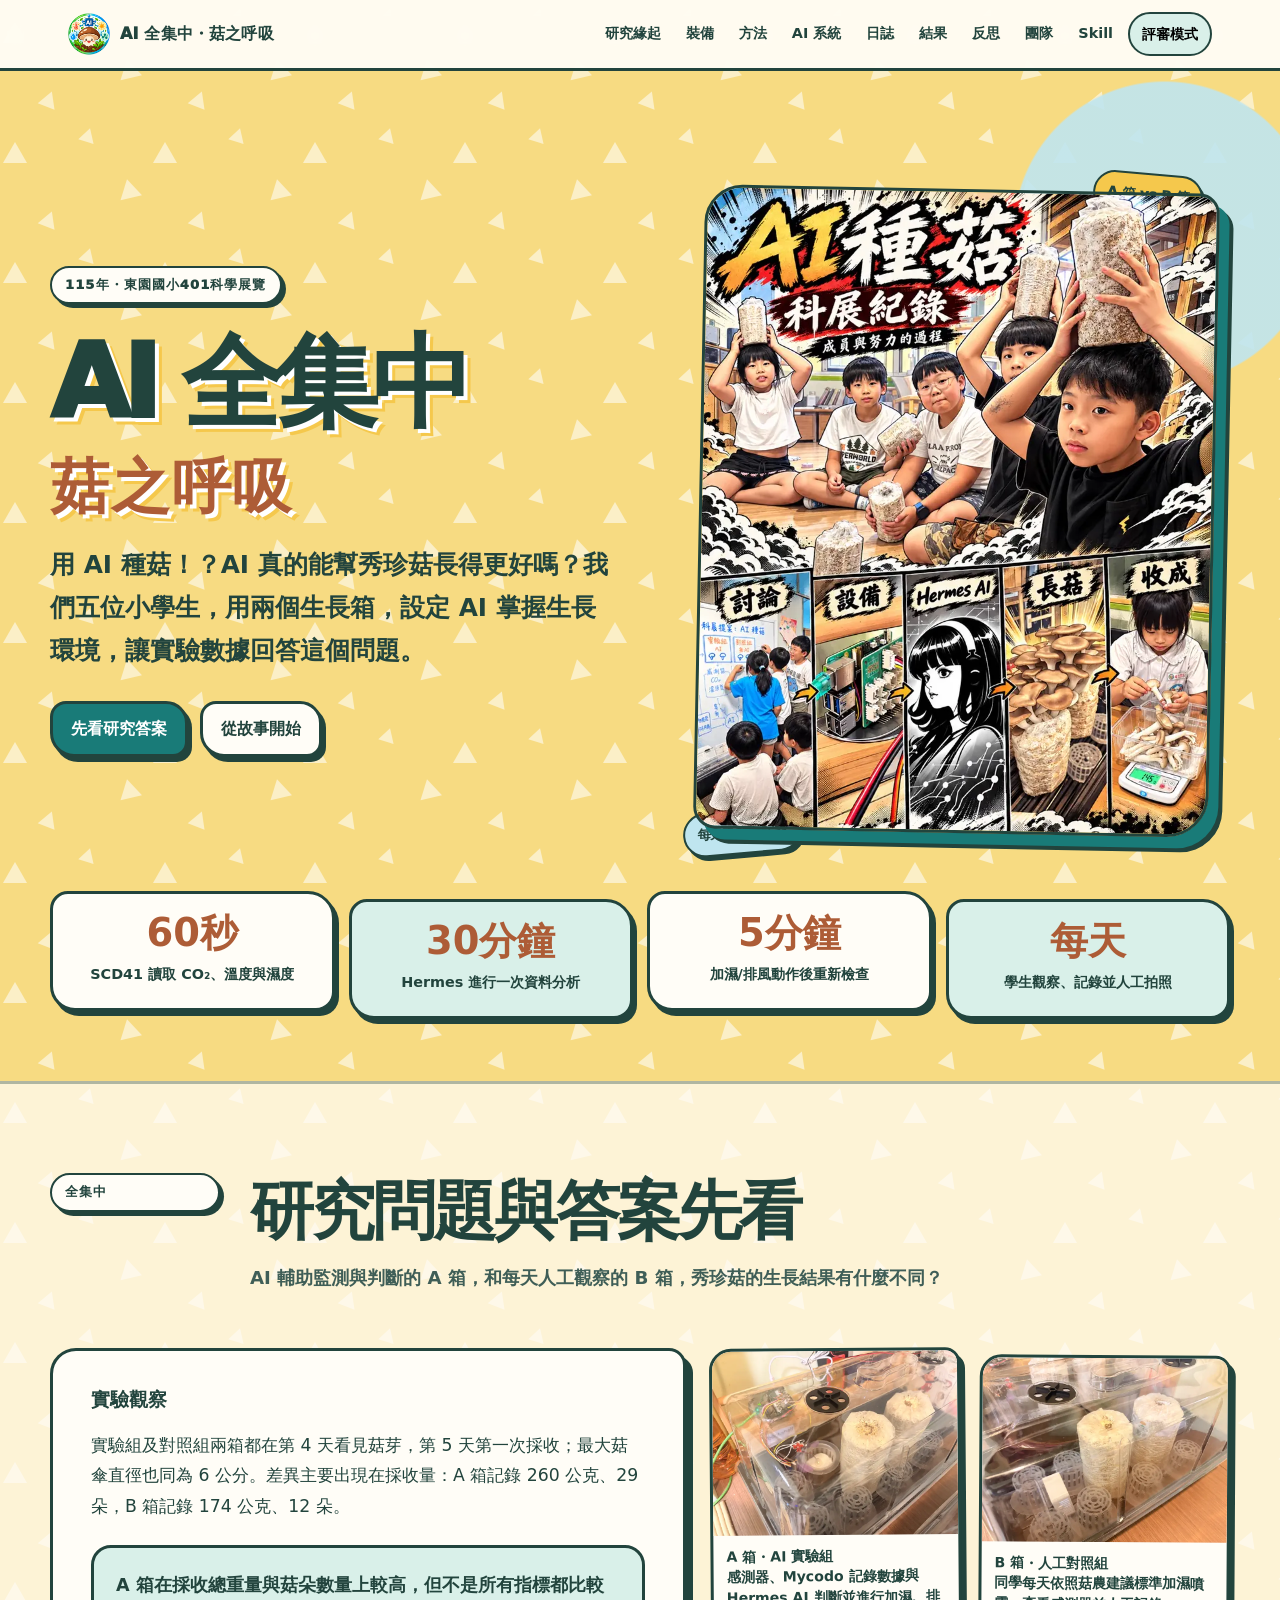
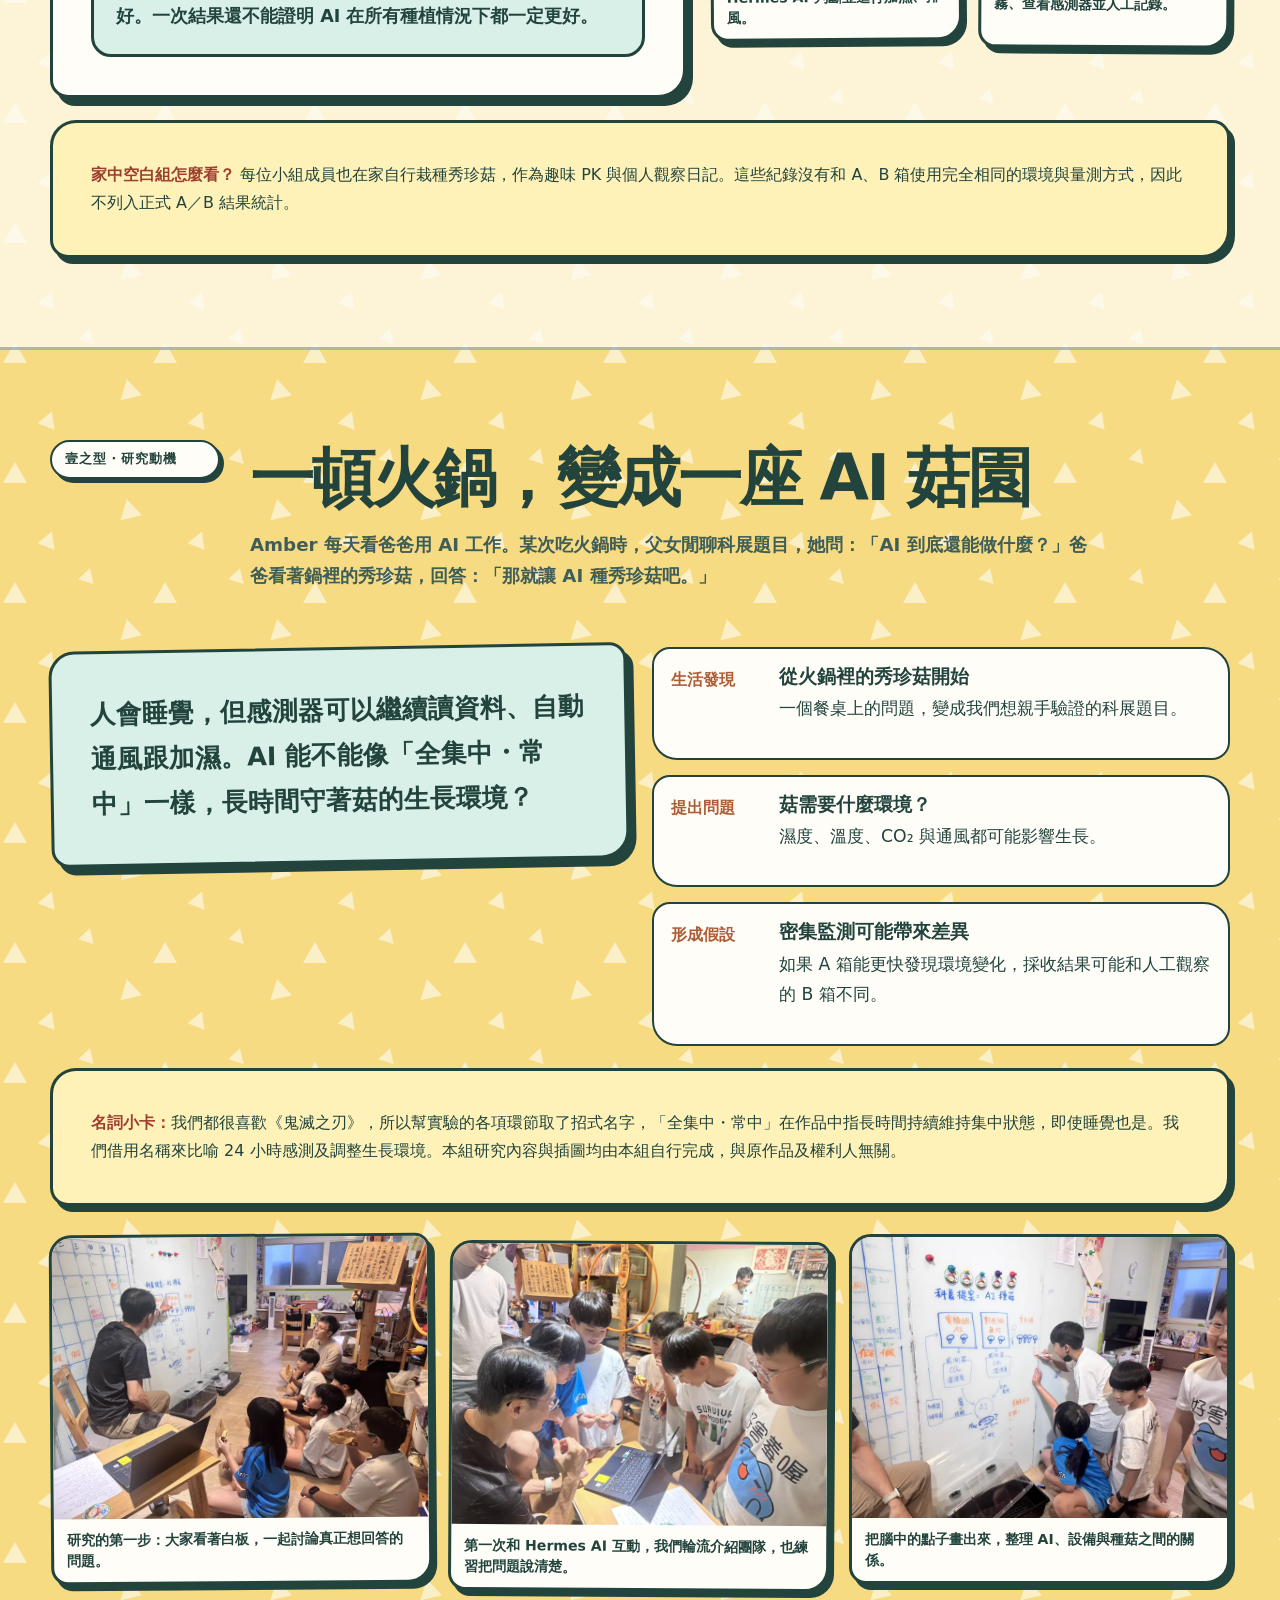
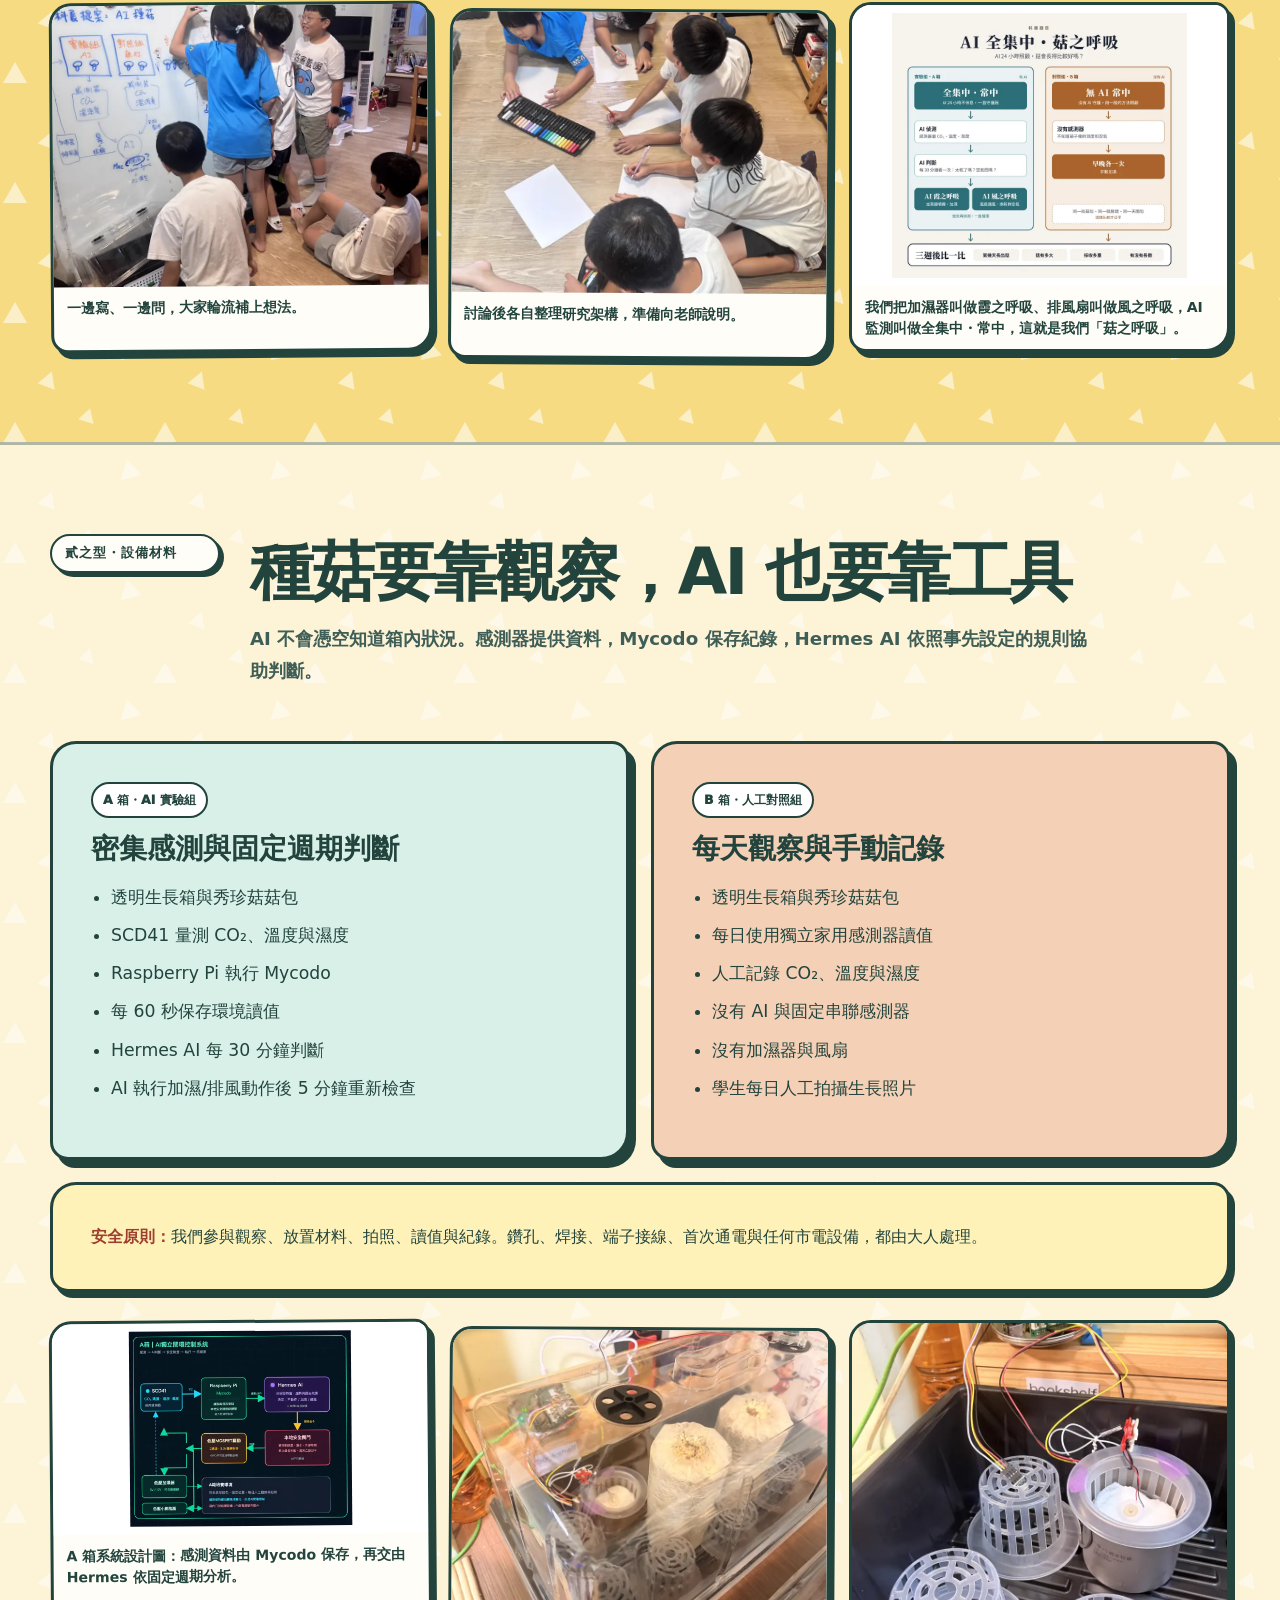
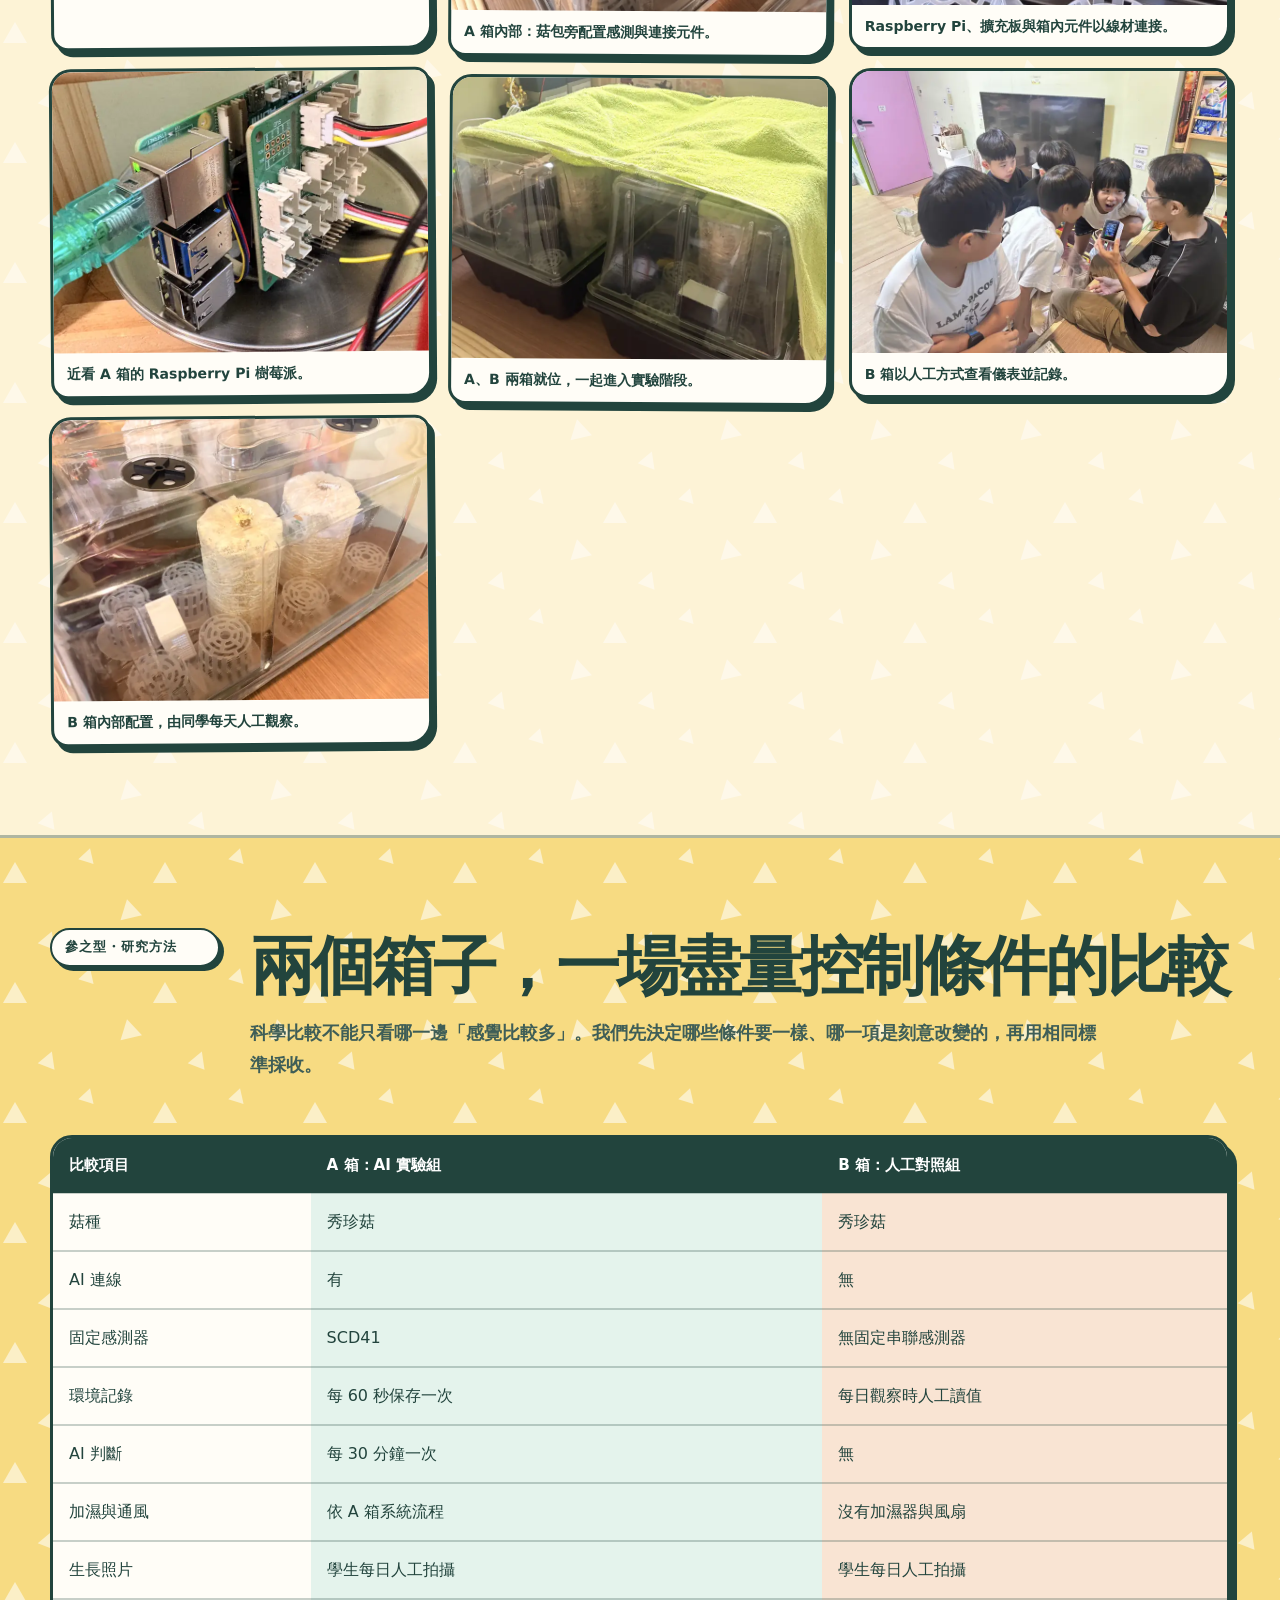
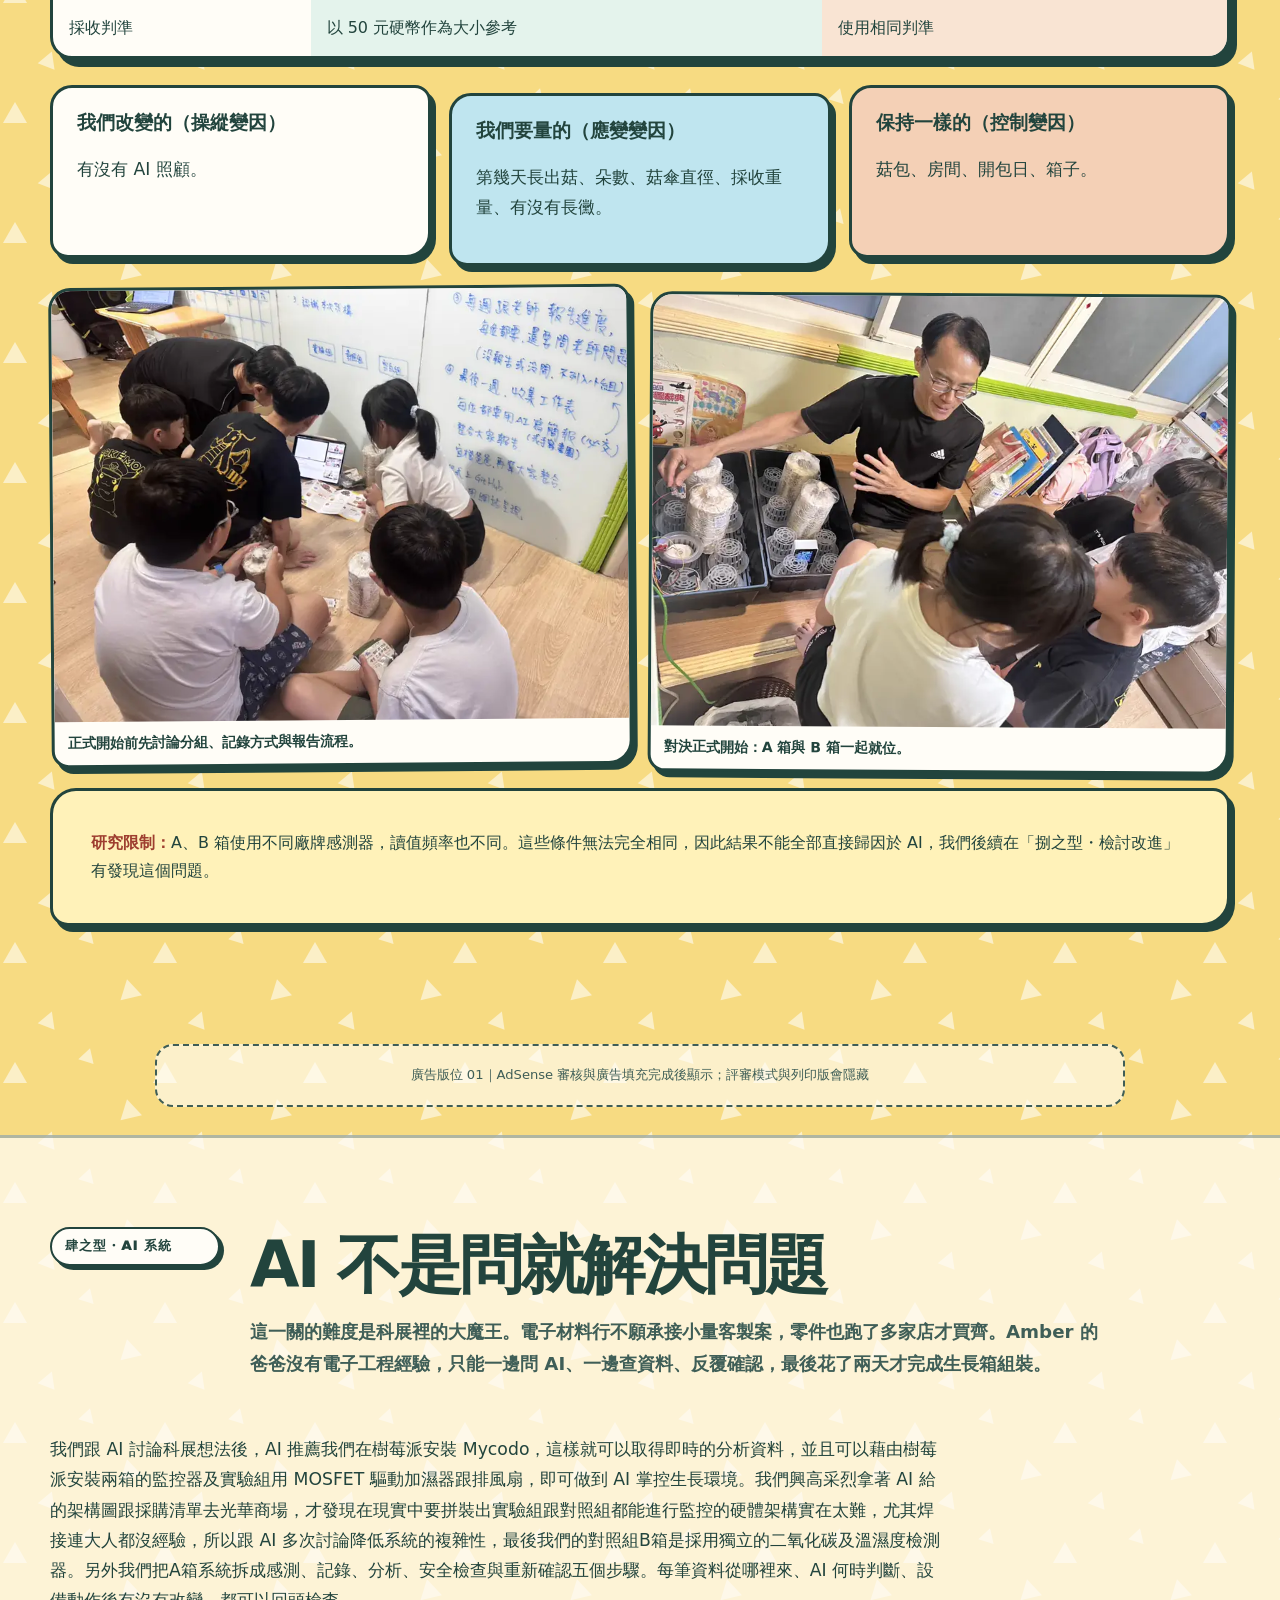
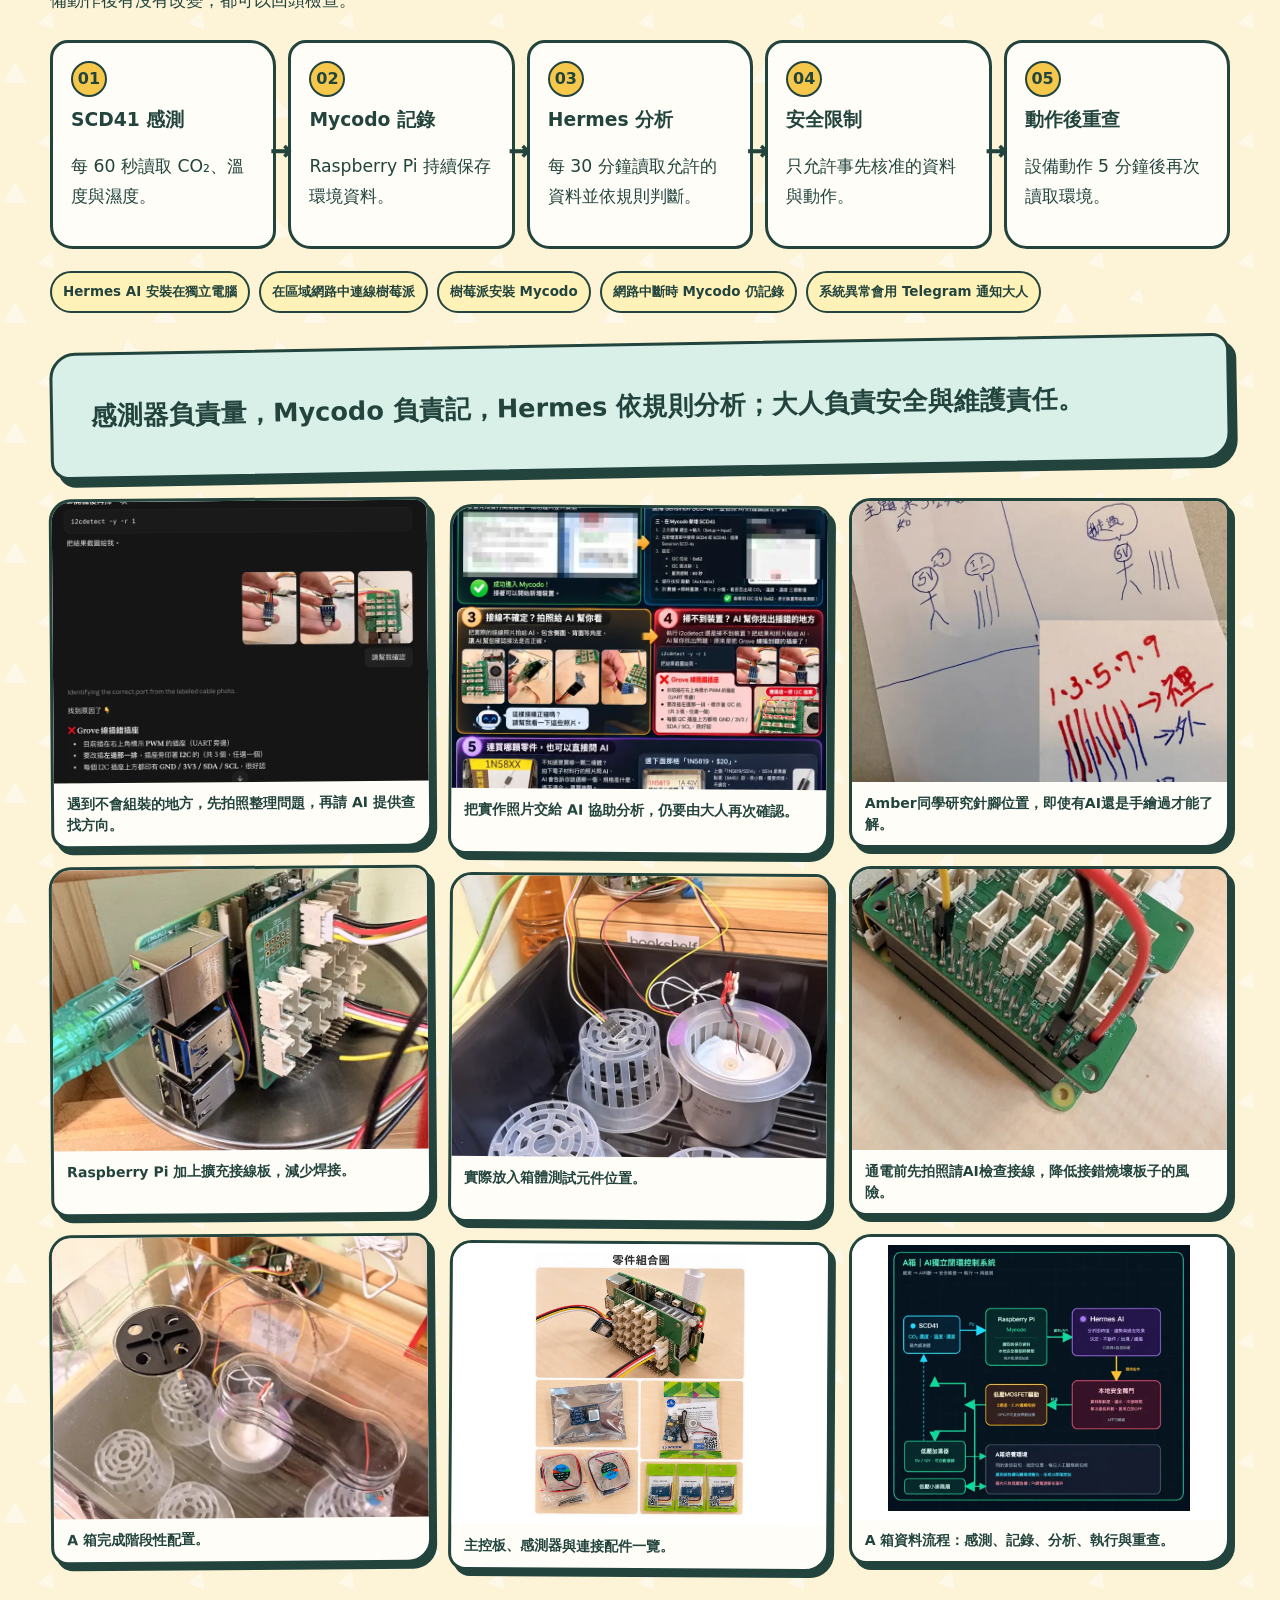
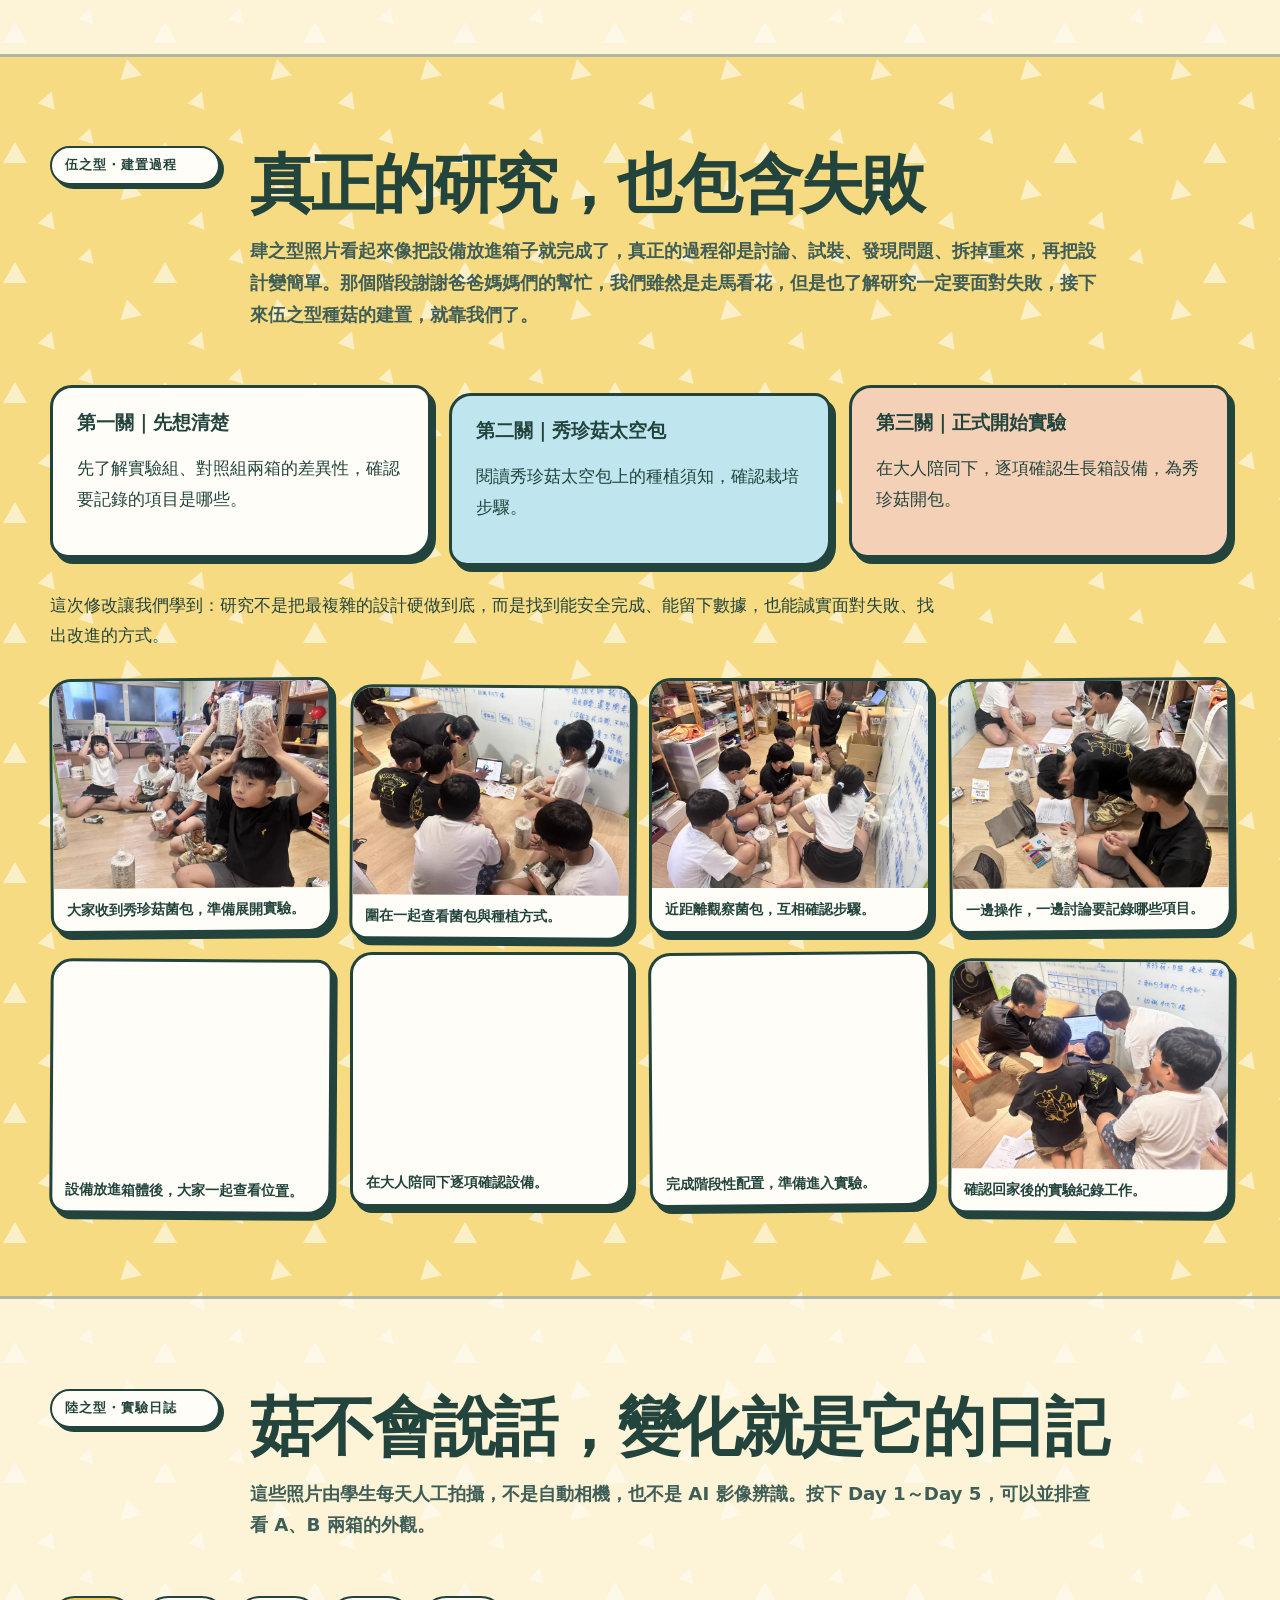
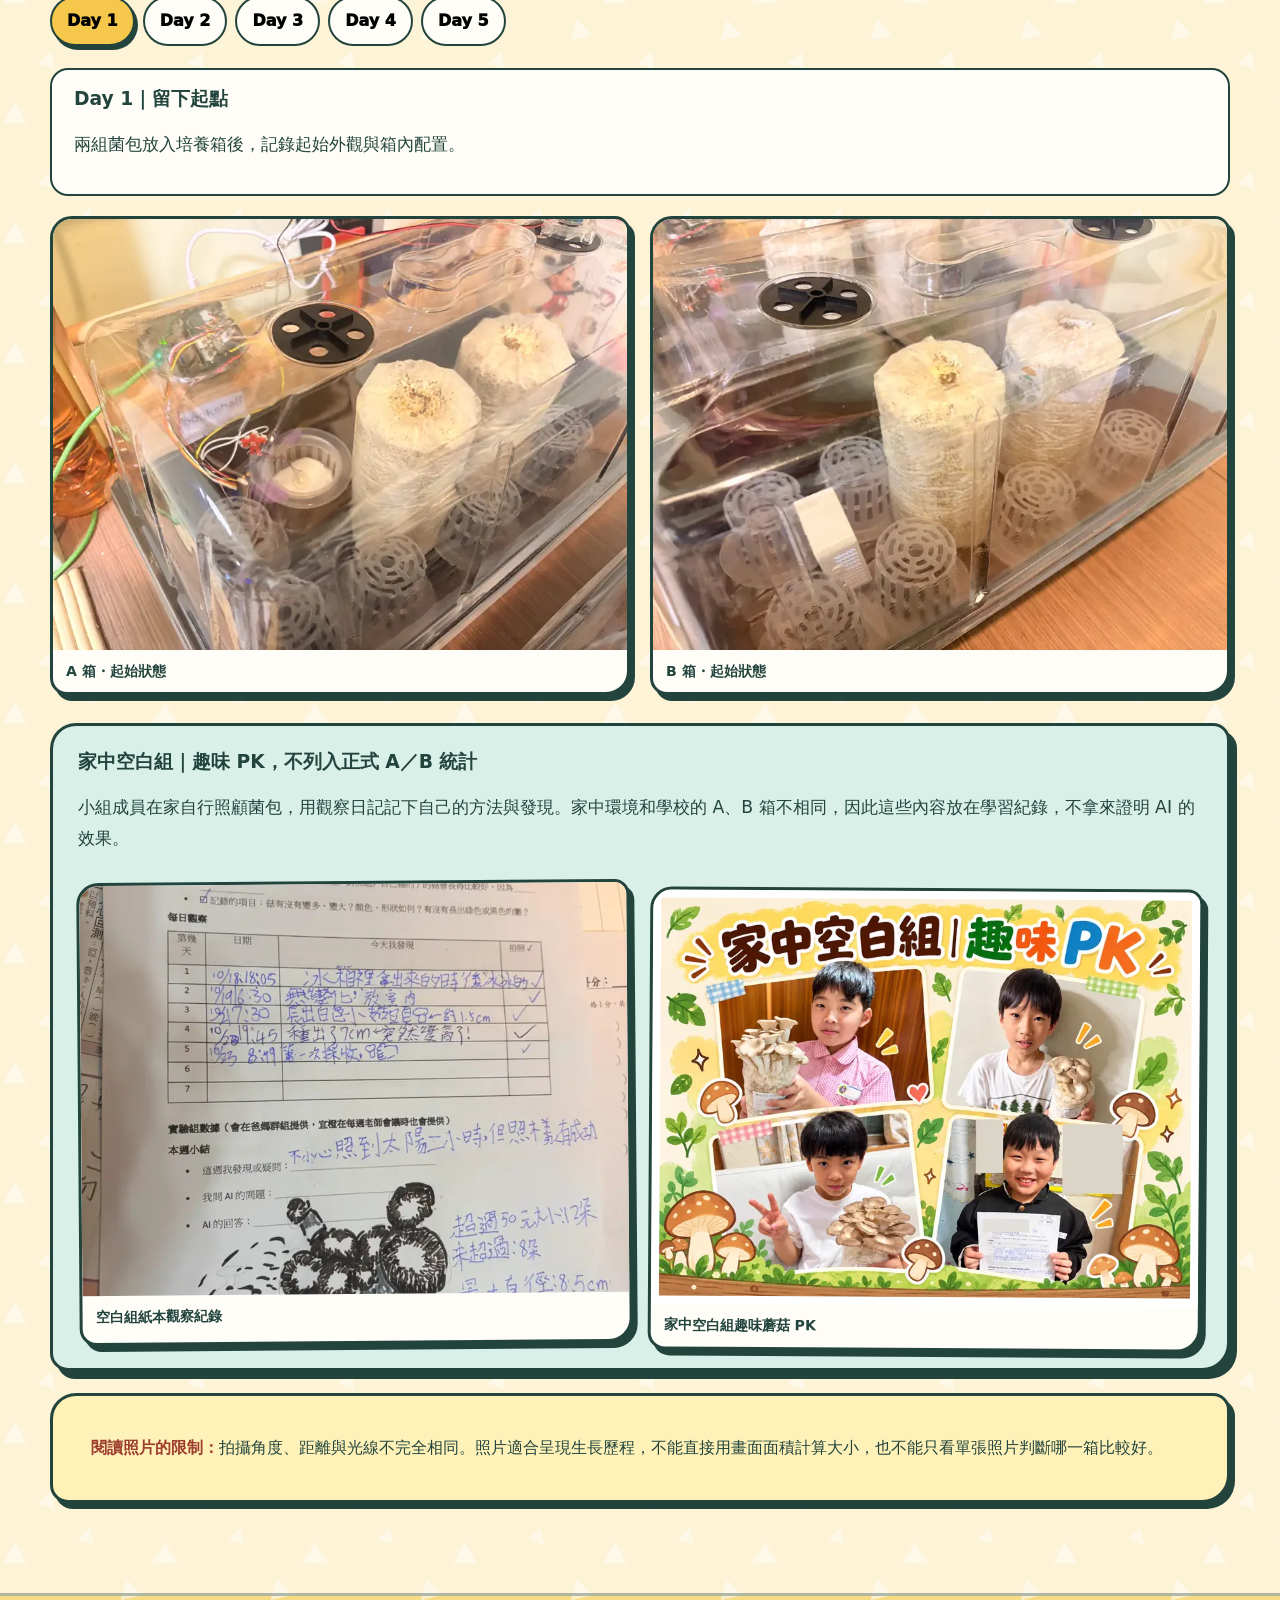
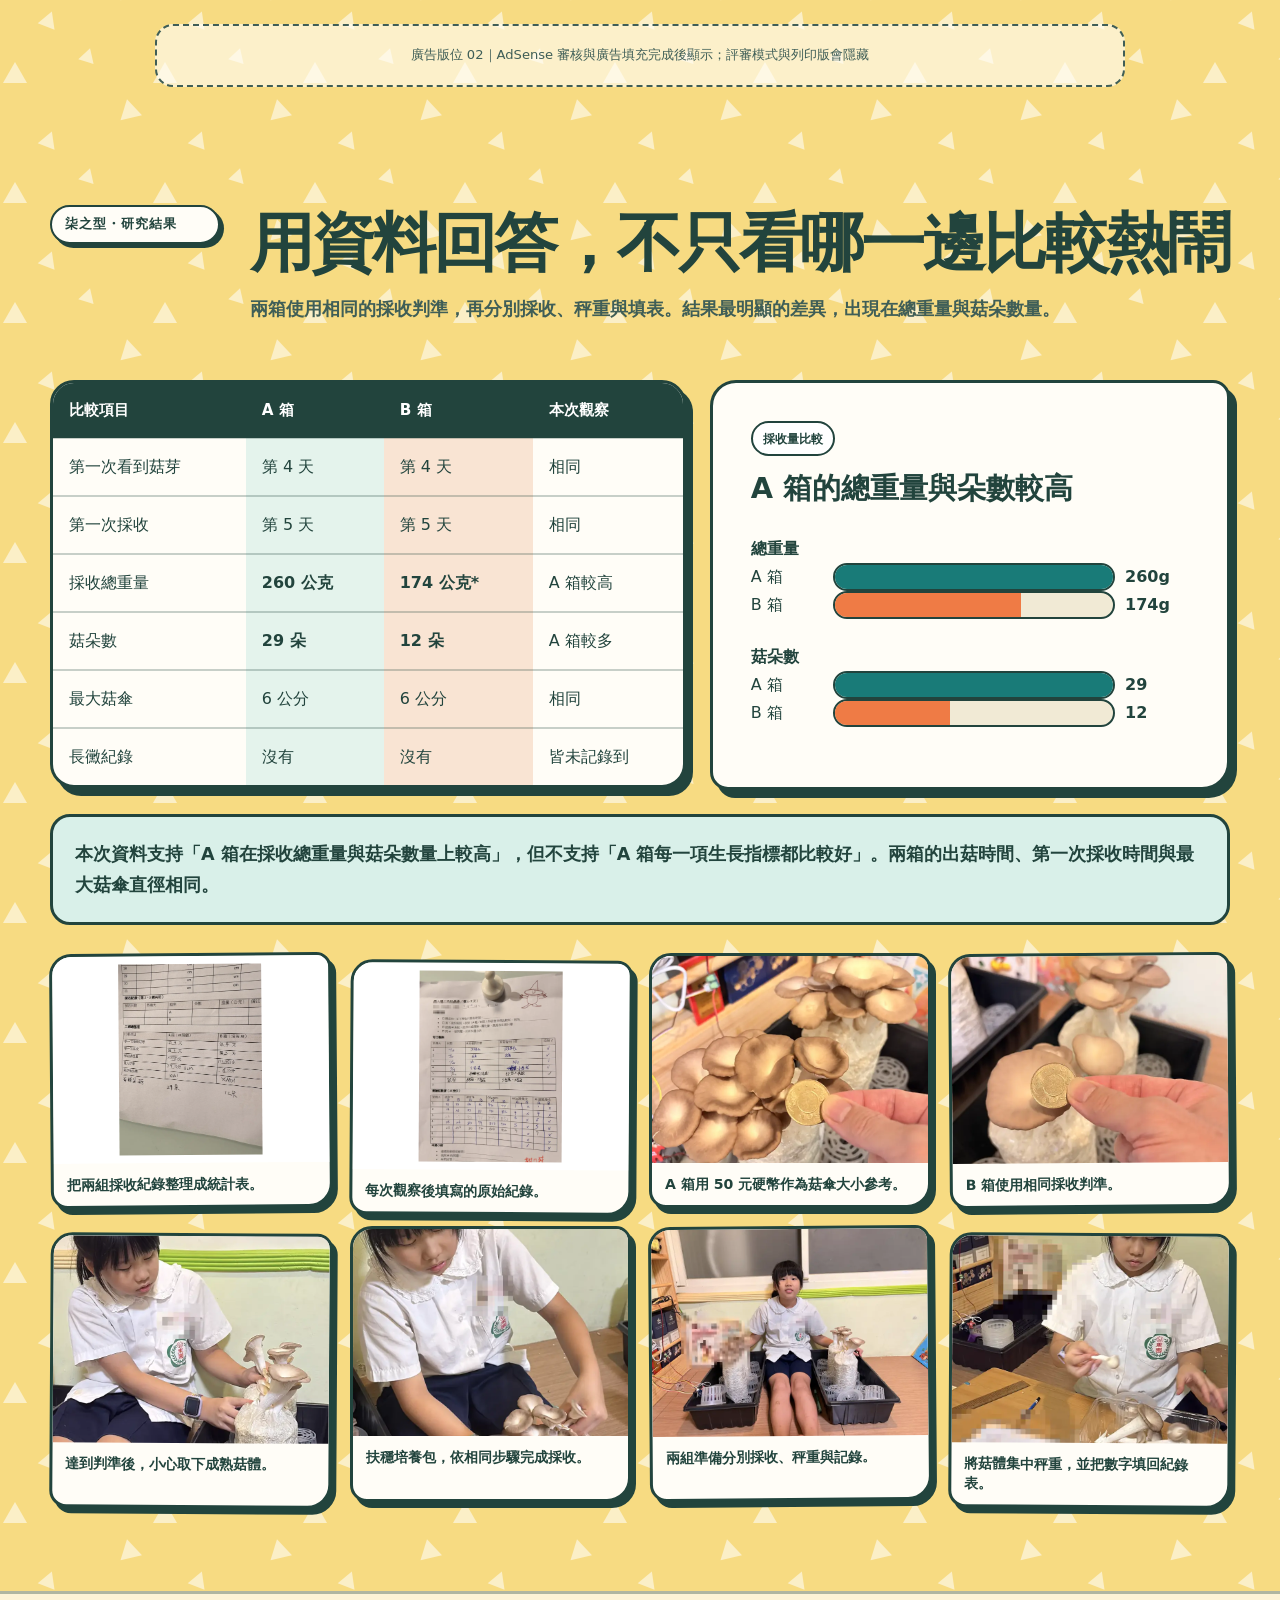
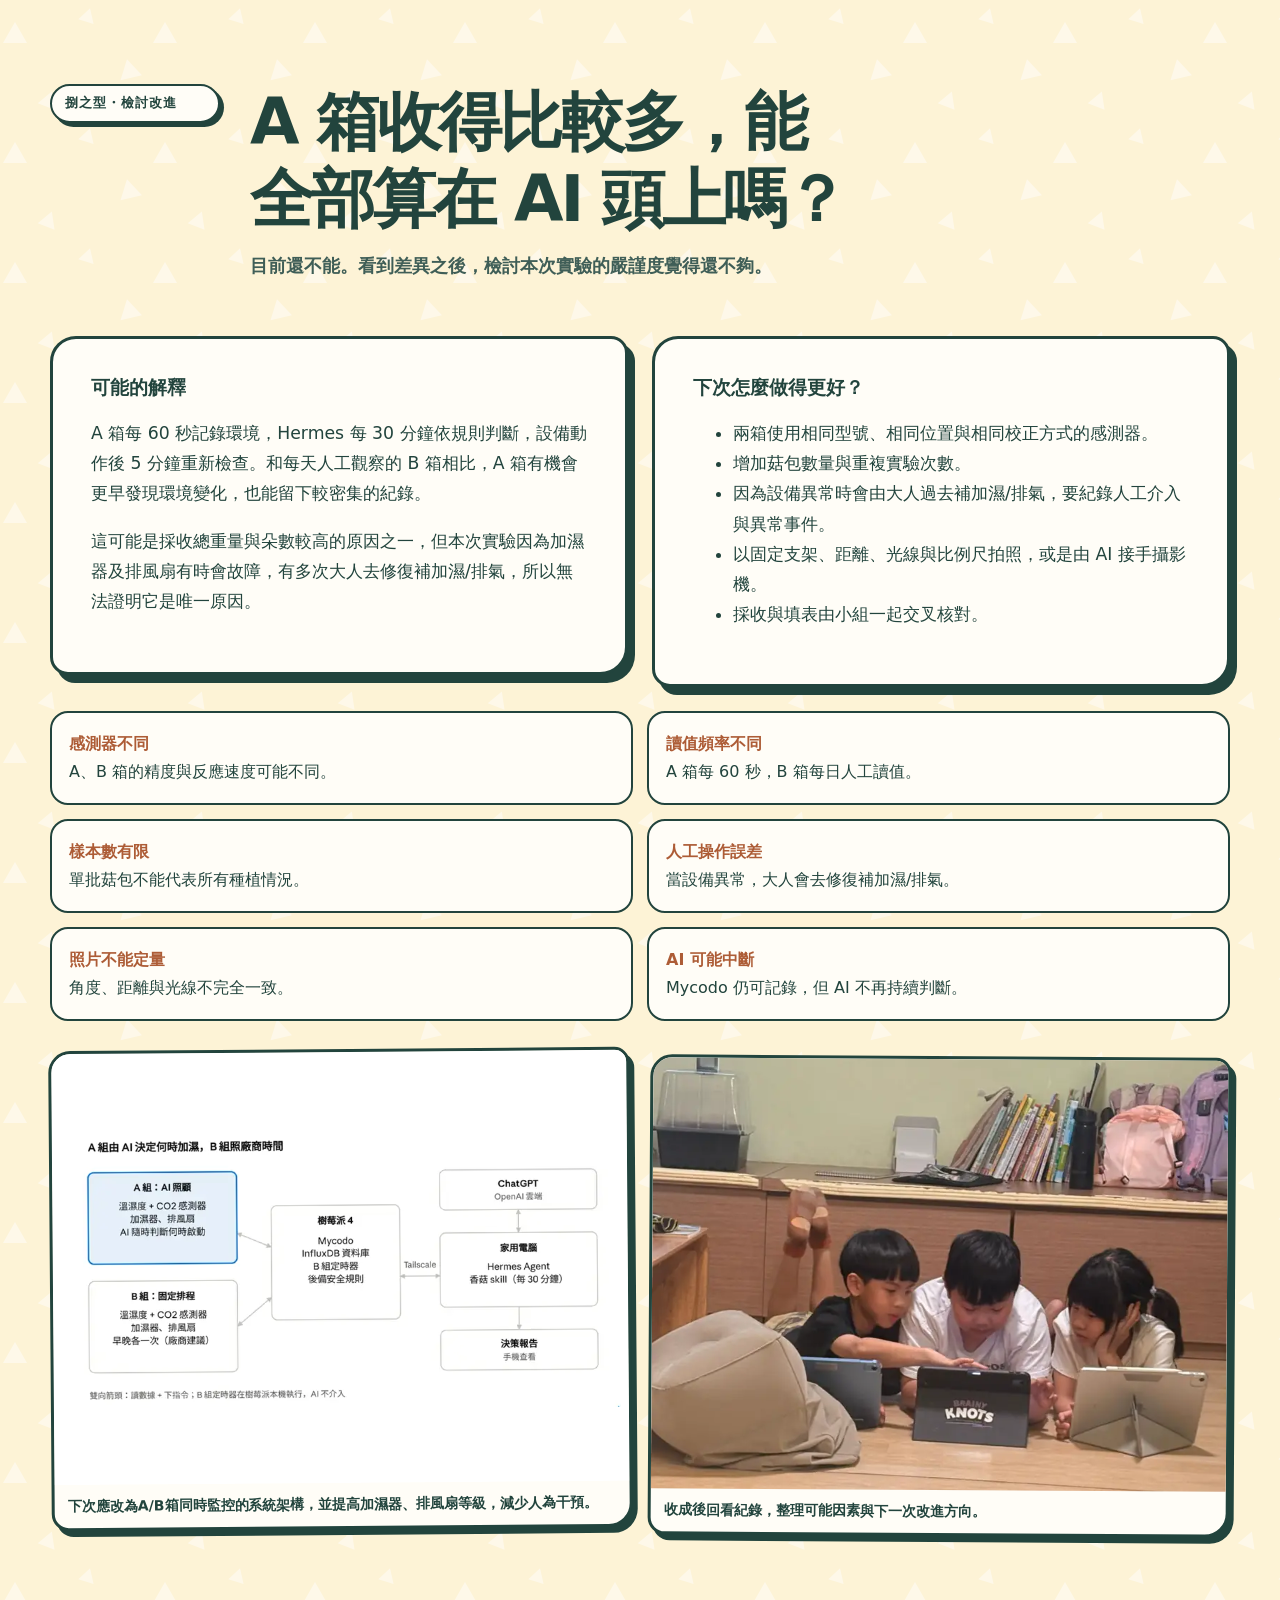
==== commit 19bd9c3b: "Add Cherub and home PK galleries with transparent logo" ====
--- a/docs/index.html
+++ b/docs/index.html
@@ -28,6 +28,10 @@
     @media(max-width:680px){.container{width:min(100% - 24px,var(--max))}.local-bar{font-size:.76rem}.brand span{font-size:.9rem}.hero{padding-top:42px}h1{font-size:clamp(3.1rem,17vw,5.5rem)}.hero-visual{padding:6px 12px 16px}.sticker{font-size:.72rem}.fact-grid,.equipment-grid,.method-grid,.challenge-grid,.gallery,.gallery.two,.gallery.four,.day-panel.active,.limits,.member-grid,.learning-grid{grid-template-columns:1fr}.gallery .photo:nth-child(n),.challenge:nth-child(n),.fact:nth-child(n){transform:none}.day-copy{grid-column:1}.flow{grid-template-columns:1fr}.references{columns:1}.timeline-row{grid-template-columns:1fr;gap:4px}.section{padding:54px 0}.section-head h2{font-size:2.25rem}.nav-links.open{grid-template-columns:1fr}.member img{aspect-ratio:4/3}.compare-wrap::before,.result-table::before{content:"← 左右滑動查看完整表格 →";display:block;position:sticky;left:0;padding:8px 12px;background:var(--sun);border-bottom:2px solid var(--ink);font-size:.8rem;font-weight:900;text-align:center}}
     @media print{.local-bar,.site-header,.hero-actions,.ad-slot,.adsbygoogle,.google-auto-placed,.back-top,.lightbox,.day-switcher{display:none!important}body{background:#fff;color:#111}.section,.hero{padding:26px 0;background:#fff!important;border:0}.day-panel{display:grid!important;grid-template-columns:1fr 1fr;page-break-inside:avoid}.photo,.paper-card,.equipment-card,.result-card,.member,.skill-card{box-shadow:none;page-break-inside:avoid}a{text-decoration:none}}
     @media(prefers-reduced-motion:reduce){html{scroll-behavior:auto}*{transition:none!important}}
+    /* Reflection artwork keeps its natural proportions without letterboxing. */
+    #reflection .gallery{align-items:start}
+    #reflection .photo{align-self:start}
+    #reflection .photo img{display:block;width:100%;height:auto;aspect-ratio:auto;object-fit:contain}
   </style>
 </head>
 <body>
@@ -55,17 +59,17 @@
       <div class="day-panel" data-panel="3"><div class="day-copy"><h3>Day 3｜切口出現細小變化</h3><p>近拍保留外觀，開始有長出小秀珍菇芽。</p></div><figure class="photo"><img src="assets/previews/c06-05-800.webp" srcset="assets/previews/c06-05-800.webp 800w, assets/previews/c06-05-1200.webp 1200w" sizes="(max-width: 760px) calc(100vw - 40px), (max-width: 1100px) 45vw, 600px" data-full="assets/photos/c06-05.webp" decoding="async" alt="Day 3 A 箱" loading="lazy"><figcaption>A 箱・第三天</figcaption></figure><figure class="photo"><img src="assets/previews/c06-06-800.webp" srcset="assets/previews/c06-06-800.webp 800w, assets/previews/c06-06-1200.webp 1200w" sizes="(max-width: 760px) calc(100vw - 40px), (max-width: 1100px) 45vw, 600px" data-full="assets/photos/c06-06.webp" decoding="async" alt="Day 3 B 箱" loading="lazy"><figcaption>B 箱・第三天</figcaption></figure></div>
       <div class="day-panel" data-panel="4"><div class="day-copy"><h3>Day 4｜看見成簇菇芽</h3><p>兩箱都在第 4 天記錄到明顯的菇芽，外形比前幾天更清楚。</p></div><figure class="photo"><img src="assets/previews/c06-07-800.webp" srcset="assets/previews/c06-07-800.webp 800w, assets/previews/c06-07-1200.webp 1200w" sizes="(max-width: 760px) calc(100vw - 40px), (max-width: 1100px) 45vw, 600px" data-full="assets/photos/c06-07.webp" decoding="async" alt="Day 4 A 箱" loading="lazy"><figcaption>A 箱・出現菇芽，較多</figcaption></figure><figure class="photo"><img src="assets/previews/c06-08-800.webp" srcset="assets/previews/c06-08-800.webp 800w, assets/previews/c06-08-1200.webp 1200w" sizes="(max-width: 760px) calc(100vw - 40px), (max-width: 1100px) 45vw, 600px" data-full="assets/photos/c06-08.webp" decoding="async" alt="Day 4 B 箱" loading="lazy"><figcaption>B 箱・出現菇芽，較少</figcaption></figure></div>
       <div class="day-panel" data-panel="5"><div class="day-copy"><h3>Day 5｜菇傘展開並首次採收</h3><p>兩箱都在第 5 天第菇傘超過50元硬幣大小，達到採收標準；重量、朵數與尺寸以秤重和紀錄表為準。</p></div><figure class="photo"><img src="assets/previews/c06-09-800.webp" srcset="assets/previews/c06-09-800.webp 800w, assets/previews/c06-09-1200.webp 1200w" sizes="(max-width: 760px) calc(100vw - 40px), (max-width: 1100px) 45vw, 600px" data-full="assets/photos/c06-09.webp" decoding="async" alt="Day 5 A 箱" loading="lazy"><figcaption>A 箱・菇傘展開</figcaption></figure><figure class="photo"><img src="assets/previews/c06-10-800.webp" srcset="assets/previews/c06-10-800.webp 800w, assets/previews/c06-10-1200.webp 1200w" sizes="(max-width: 760px) calc(100vw - 40px), (max-width: 1100px) 45vw, 600px" data-full="assets/photos/c06-10.webp" decoding="async" alt="Day 5 B 箱" loading="lazy"><figcaption>B 箱・菇傘展開</figcaption></figure></div>
-      <div class="blank-group"><h3>家中空白組｜趣味 PK，不列入正式 A／B 統計</h3><p>小組成員在家自行照顧菌包，用觀察日記記下自己的方法與發現。家中環境和學校的 A、B 箱不相同，因此這些內容放在學習紀錄，不拿來證明 AI 的效果。</p><div class="gallery two"><figure class="photo"><img src="assets/previews/c06-12-800.webp" srcset="assets/previews/c06-12-800.webp 800w, assets/previews/c06-12-1200.webp 1200w" sizes="(max-width: 760px) calc(100vw - 40px), (max-width: 1100px) 45vw, 600px" data-full="assets/photos/c06-12.webp" decoding="async" alt="學生家中空白組觀察紀錄二" loading="lazy"><figcaption>空白組紙本觀察紀錄（二）</figcaption></figure></div></div><div class="note-card"><strong>閱讀照片的限制：</strong>拍攝角度、距離與光線不完全相同。照片適合呈現生長歷程，不能直接用畫面面積計算大小，也不能只看單張照片判斷哪一箱比較好。</div></div></section>
+      <div class="blank-group"><h3>家中空白組｜趣味 PK，不列入正式 A／B 統計</h3><p>小組成員在家自行照顧菌包，用觀察日記記下自己的方法與發現。家中環境和學校的 A、B 箱不相同，因此這些內容放在學習紀錄，不拿來證明 AI 的效果。</p><div class="gallery two"><figure class="photo"><img src="assets/previews/c06-12-800.webp" srcset="assets/previews/c06-12-800.webp 800w, assets/previews/c06-12-1200.webp 1200w" sizes="(max-width: 760px) calc(100vw - 40px), (max-width: 1100px) 45vw, 600px" data-full="assets/photos/c06-12.webp" decoding="async" alt="學生家中空白組觀察紀錄二" loading="lazy"><figcaption>空白組紙本觀察紀錄</figcaption></figure><figure class="photo diagram home-pk-photo"><img src="assets/previews/c06-13-800.webp" srcset="assets/previews/c06-13-800.webp 800w, assets/previews/c06-13-1200.webp 1200w" sizes="(max-width: 760px) calc(100vw - 40px), (max-width: 1100px) 45vw, 600px" data-full="assets/photos/c06-13.webp" decoding="async" alt="家中空白組趣味蘑菇 PK" loading="lazy" style="display:block;width:100%;height:auto;aspect-ratio:auto"><figcaption>家中空白組趣味蘑菇 PK</figcaption></figure></div></div><div class="note-card"><strong>閱讀照片的限制：</strong>拍攝角度、距離與光線不完全相同。照片適合呈現生長歷程，不能直接用畫面面積計算大小，也不能只看單張照片判斷哪一箱比較好。</div></div></section>
     <div class="ad-slot">廣告版位 02｜AdSense 審核與廣告填充完成後顯示；評審模式與列印版會隱藏</div>
 
     <section class="section" id="results"><div class="container"><header class="section-head"><div class="chapter">柒之型・研究結果</div><div><h2>用資料回答，不只看哪一邊比較熱鬧</h2><p class="section-intro">兩箱使用相同的採收判準，再分別採收、秤重與填表。結果最明顯的差異，出現在總重量與菇朵數量。</p></div></header><div class="results-grid"><div class="result-table"><table><thead><tr><th>比較項目</th><th>A 箱</th><th>B 箱</th><th>本次觀察</th></tr></thead><tbody><tr><td>第一次看到菇芽</td><td class="col-a">第 4 天</td><td class="col-b">第 4 天</td><td>相同</td></tr><tr><td>第一次採收</td><td class="col-a">第 5 天</td><td class="col-b">第 5 天</td><td>相同</td></tr><tr><td>採收總重量</td><td class="col-a"><b>260 公克</b></td><td class="col-b"><b>174 公克*</b></td><td>A 箱較高</td></tr><tr><td>菇朵數</td><td class="col-a"><b>29 朵</b></td><td class="col-b"><b>12 朵</b></td><td>A 箱較多</td></tr><tr><td>最大菇傘</td><td class="col-a">6 公分</td><td class="col-b">6 公分</td><td>相同</td></tr><tr><td>長黴紀錄</td><td class="col-a">沒有</td><td class="col-b">沒有</td><td>皆未記錄到</td></tr></tbody></table></div><article class="result-card"><span class="tag">採收量比較</span><h3 style="font-size:1.8rem;margin-top:15px">A 箱的總重量與朵數較高</h3><div class="metric-bars"><div><b>總重量</b><div class="bar-row"><span>A 箱</span><div class="bar-track"><div class="bar-fill" style="width:100%"></div></div><b>260g</b></div><div class="bar-row"><span>B 箱</span><div class="bar-track"><div class="bar-fill b" style="width:66.9%"></div></div><b>174g</b></div></div><div><b>菇朵數</b><div class="bar-row"><span>A 箱</span><div class="bar-track"><div class="bar-fill" style="width:100%"></div></div><b>29</b></div><div class="bar-row"><span>B 箱</span><div class="bar-track"><div class="bar-fill b" style="width:41.4%"></div></div><b>12</b></div></div></div><p style="font-size:.86rem;margin-top:22px"></p></article></div><div class="result-summary">本次資料支持「A 箱在採收總重量與菇朵數量上較高」，但不支持「A 箱每一項生長指標都比較好」。兩箱的出菇時間、第一次採收時間與最大菇傘直徑相同。</div><div class="gallery four"><figure class="photo diagram"><img src="assets/previews/c07-01-800.webp" srcset="assets/previews/c07-01-800.webp 800w, assets/previews/c07-01-1200.webp 1200w" sizes="(max-width: 760px) calc(100vw - 40px), (max-width: 1100px) 45vw, 600px" data-full="assets/photos/c07-01.webp" decoding="async" alt="A B 箱採收統計表" loading="lazy"><figcaption>把兩組採收紀錄整理成統計表。</figcaption></figure><figure class="photo diagram"><img src="assets/previews/c07-02-800.webp" srcset="assets/previews/c07-02-800.webp 800w, assets/previews/c07-02-1200.webp 1200w" sizes="(max-width: 760px) calc(100vw - 40px), (max-width: 1100px) 45vw, 600px" data-full="assets/photos/c07-02.webp" decoding="async" alt="A B 箱原始觀察紀錄表" loading="lazy"><figcaption>每次觀察後填寫的原始紀錄。</figcaption></figure><figure class="photo"><img src="assets/previews/c07-03-800.webp" srcset="assets/previews/c07-03-800.webp 800w, assets/previews/c07-03-1200.webp 1200w" sizes="(max-width: 760px) calc(100vw - 40px), (max-width: 1100px) 45vw, 600px" data-full="assets/photos/c07-03.webp" decoding="async" alt="A 箱以 50 元硬幣判斷採收" loading="lazy"><figcaption>A 箱用 50 元硬幣作為菇傘大小參考。</figcaption></figure><figure class="photo"><img src="assets/previews/c07-04-800.webp" srcset="assets/previews/c07-04-800.webp 800w, assets/previews/c07-04-1200.webp 1200w" sizes="(max-width: 760px) calc(100vw - 40px), (max-width: 1100px) 45vw, 600px" data-full="assets/photos/c07-04.webp" decoding="async" alt="B 箱以 50 元硬幣判斷採收" loading="lazy"><figcaption>B 箱使用相同採收判準。</figcaption></figure><figure class="photo"><img src="assets/previews/c07-05-800.webp" srcset="assets/previews/c07-05-800.webp 800w, assets/previews/c07-05-1200.webp 1200w" sizes="(max-width: 760px) calc(100vw - 40px), (max-width: 1100px) 45vw, 600px" data-full="assets/photos/c07-05.webp" decoding="async" alt="學生採收秀珍菇一" loading="lazy"><figcaption>達到判準後，小心取下成熟菇體。</figcaption></figure><figure class="photo"><img src="assets/previews/c07-06-800.webp" srcset="assets/previews/c07-06-800.webp 800w, assets/previews/c07-06-1200.webp 1200w" sizes="(max-width: 760px) calc(100vw - 40px), (max-width: 1100px) 45vw, 600px" data-full="assets/photos/c07-06.webp" decoding="async" alt="學生採收秀珍菇二" loading="lazy"><figcaption>扶穩培養包，依相同步驟完成採收。</figcaption></figure><figure class="photo"><img src="assets/previews/c07-07-800.webp" srcset="assets/previews/c07-07-800.webp 800w, assets/previews/c07-07-1200.webp 1200w" sizes="(max-width: 760px) calc(100vw - 40px), (max-width: 1100px) 45vw, 600px" data-full="assets/photos/c07-07.webp" decoding="async" alt="A B 兩組準備採收" loading="lazy"><figcaption>兩組準備分別採收、秤重與記錄。</figcaption></figure><figure class="photo"><img src="assets/previews/c07-08-800.webp" srcset="assets/previews/c07-08-800.webp 800w, assets/previews/c07-08-1200.webp 1200w" sizes="(max-width: 760px) calc(100vw - 40px), (max-width: 1100px) 45vw, 600px" data-full="assets/photos/c07-08.webp" decoding="async" alt="使用電子秤量採收總重" loading="lazy"><figcaption>將菇體集中秤重，並把數字填回紀錄表。</figcaption></figure></div></div></section>
 
     <section class="section alt" id="discussion"><div class="container"><header class="section-head"><div class="chapter">捌之型・檢討改進</div><div><h2>A 箱收得比較多，能全部算在 AI 頭上嗎？</h2><p class="section-intro">目前還不能。看到差異之後，檢討本次實驗的嚴謹度覺得還不夠。</p></div></header><div class="split"><article class="paper-card"><h3>可能的解釋</h3><p>A 箱每 60 秒記錄環境，Hermes 每 30 分鐘依規則判斷，設備動作後 5 分鐘重新檢查。和每天人工觀察的 B 箱相比，A 箱有機會更早發現環境變化，也能留下較密集的紀錄。</p><p>這可能是採收總重量與朵數較高的原因之一，但本次實驗因為加濕器及排風扇有時會故障，有多次大人去修復補加濕/排氣，所以無法證明它是唯一原因。</p></article><article class="paper-card"><h3>下次怎麼做得更好？</h3><ul><li>兩箱使用相同型號、相同位置與相同校正方式的感測器。</li><li>增加菇包數量與重複實驗次數。</li><li>因為設備異常時會由大人過去補加濕/排氣，要紀錄人工介入與異常事件。</li><li>以固定支架、距離、光線與比例尺拍照，或是由 AI 接手攝影機。</li><li>採收與填表由小組一起交叉核對。</li></ul></article></div><div class="limits"><div class="limit"><b>感測器不同</b><br>A、B 箱的精度與反應速度可能不同。</div><div class="limit"><b>讀值頻率不同</b><br>A 箱每 60 秒，B 箱每日人工讀值。</div><div class="limit"><b>樣本數有限</b><br>單批菇包不能代表所有種植情況。</div><div class="limit"><b>人工操作誤差</b><br>當設備異常，大人會去修復補加濕/排氣。</div><div class="limit"><b>照片不能定量</b><br>角度、距離與光線不完全一致。</div><div class="limit"><b>AI 可能中斷</b><br>Mycodo 仍可記錄，但 AI 不再持續判斷。</div></div><div class="gallery two"><figure class="photo diagram"><img src="assets/previews/c08-01-800.webp" srcset="assets/previews/c08-01-800.webp 800w, assets/previews/c08-01-1200.webp 1200w" sizes="(max-width: 760px) calc(100vw - 40px), (max-width: 1100px) 45vw, 600px" data-full="assets/photos/c08-01.webp" decoding="async" alt="早期系統架構圖" loading="lazy"><figcaption>下次應改為A/B箱同時監控的系統架構，並提高加濕器、排風扇等級，減少人為干預。</figcaption></figure><figure class="photo"><img src="assets/previews/c08-02-800.webp" srcset="assets/previews/c08-02-800.webp 800w, assets/previews/c08-02-1200.webp 1200w" sizes="(max-width: 760px) calc(100vw - 40px), (max-width: 1100px) 45vw, 600px" data-full="assets/photos/c08-02.webp" decoding="async" alt="團隊收成後檢討" loading="lazy"><figcaption>收成後回看紀錄，整理可能因素與下一次改進方向。</figcaption></figure></div></div></section>
 
-    <section class="section" id="reflection"><div class="container"><header class="section-head"><div class="chapter">玖之型・結論反思</div><div><h2>收成的不只是秀珍菇，還有一種研究方法</h2><p class="section-intro">本次實驗條件下，A 箱在總重量與朵數上較高。要判斷 AI 的真正效果，還需要更多次、條件更一致的實驗。我們學會實驗必須不怕失敗、反覆詢問，還有一個研究方法在我們心中成形</p></div></header><div class="learning-grid"><article class="learning"><b>01</b><h3>先問問題</h3><p>先想清楚要回答什麼，再選工具。</p></article><article class="learning"><b>02</b><h3>資料比印象可靠</h3><p>秤重、計數、量尺寸與寫日期，才能讓別人檢查。</p></article><article class="learning"><b>03</b><h3>失敗也是資料</h3><p>A/B箱串聯方案失敗，讓我們學會縮小問題。</p></article><article class="learning"><b>04</b><h3>AI 不能代替責任</h3><p>安全、方法與結論仍要由人確認。</p></article><article class="learning"><b>05</b><h3>答案可以是再做一次</h3><p>承認還不確定，也是研究的一部分。</p></article></div><div class="quote-card" style="margin-top:34px">這次研究找到一個值得繼續驗證的現象：AI 輔助組的採收總重量與朵數較高，但需要更多次、條件更一致的實驗，才能判斷 AI 的真正效果。</div><div class="gallery four"><figure class="photo diagram tall"><img src="assets/previews/c09-01-800.webp" srcset="assets/previews/c09-01-800.webp 800w, assets/previews/c09-01-1200.webp 1200w" sizes="(max-width: 760px) calc(100vw - 40px), (max-width: 1100px) 45vw, 600px" data-full="assets/photos/c09-01.webp" decoding="async" alt="Amber 小小菇農的科展日記" loading="lazy"><figcaption>Amber｜小小菇農的科展日記</figcaption></figure><figure class="photo diagram tall"><img src="assets/previews/c09-02-800.webp" srcset="assets/previews/c09-02-800.webp 800w, assets/previews/c09-02-1200.webp 1200w" sizes="(max-width: 760px) calc(100vw - 40px), (max-width: 1100px) 45vw, 600px" data-full="assets/photos/c09-02.webp" decoding="async" alt="Frank 種菇觀察日記" loading="lazy"><figcaption>Frank｜我的種菇觀察日記</figcaption></figure><figure class="photo diagram tall"><img src="assets/previews/c09-03-800.webp" srcset="assets/previews/c09-03-800.webp 800w, assets/previews/c09-03-1200.webp 1200w" sizes="(max-width: 760px) calc(100vw - 40px), (max-width: 1100px) 45vw, 600px" data-full="assets/photos/c09-03.webp" decoding="async" alt="Ryder 菇菇成長日記" loading="lazy"><figcaption>Ryder｜從照顧到認識菇菇的成長日記</figcaption></figure><figure class="photo diagram tall"><img src="assets/previews/c09-04-800.webp" srcset="assets/previews/c09-04-800.webp 800w, assets/previews/c09-04-1200.webp 1200w" sizes="(max-width: 760px) calc(100vw - 40px), (max-width: 1100px) 45vw, 600px" data-full="assets/photos/c09-04.webp" decoding="async" alt="Woody 菇菇成長觀察" loading="lazy"><figcaption>Woody｜菇菇成長觀察</figcaption></figure></div></div></section>
+    <section class="section" id="reflection"><div class="container"><header class="section-head"><div class="chapter">玖之型・結論反思</div><div><h2>收成的不只是秀珍菇，還有一種研究方法</h2><p class="section-intro">本次實驗條件下，A 箱在總重量與朵數上較高。要判斷 AI 的真正效果，還需要更多次、條件更一致的實驗。我們學會實驗必須不怕失敗、反覆詢問，還有一個研究方法在我們心中成形</p></div></header><div class="learning-grid"><article class="learning"><b>01</b><h3>先問問題</h3><p>先想清楚要回答什麼，再選工具。</p></article><article class="learning"><b>02</b><h3>資料比印象可靠</h3><p>秤重、計數、量尺寸與寫日期，才能讓別人檢查。</p></article><article class="learning"><b>03</b><h3>失敗也是資料</h3><p>A/B箱串聯方案失敗，讓我們學會縮小問題。</p></article><article class="learning"><b>04</b><h3>AI 不能代替責任</h3><p>安全、方法與結論仍要由人確認。</p></article><article class="learning"><b>05</b><h3>答案可以是再做一次</h3><p>承認還不確定，也是研究的一部分。</p></article></div><div class="quote-card" style="margin-top:34px">這次研究找到一個值得繼續驗證的現象：AI 輔助組的採收總重量與朵數較高，但需要更多次、條件更一致的實驗，才能判斷 AI 的真正效果。</div><div class="gallery four"><figure class="photo diagram tall"><img src="assets/previews/c09-01-800.webp" srcset="assets/previews/c09-01-800.webp 800w, assets/previews/c09-01-1200.webp 1200w" sizes="(max-width: 760px) calc(100vw - 40px), (max-width: 1100px) 45vw, 600px" data-full="assets/photos/c09-01.webp" decoding="async" alt="Amber 小小菇農的科展日記" loading="lazy"><figcaption>Amber｜小小菇農的科展日記</figcaption></figure><figure class="photo diagram tall"><img src="assets/previews/c09-02-800.webp" srcset="assets/previews/c09-02-800.webp 800w, assets/previews/c09-02-1200.webp 1200w" sizes="(max-width: 760px) calc(100vw - 40px), (max-width: 1100px) 45vw, 600px" data-full="assets/photos/c09-02.webp" decoding="async" alt="Frank 種菇觀察日記" loading="lazy"><figcaption>Frank｜我的種菇觀察日記</figcaption></figure><figure class="photo diagram tall"><img src="assets/previews/c09-03-800.webp" srcset="assets/previews/c09-03-800.webp 800w, assets/previews/c09-03-1200.webp 1200w" sizes="(max-width: 760px) calc(100vw - 40px), (max-width: 1100px) 45vw, 600px" data-full="assets/photos/c09-03.webp" decoding="async" alt="Ryder 菇菇成長日記" loading="lazy"><figcaption>Ryder｜從照顧到認識菇菇的成長日記</figcaption></figure><figure class="photo diagram tall"><img src="assets/previews/c09-04-800.webp" srcset="assets/previews/c09-04-800.webp 800w, assets/previews/c09-04-1200.webp 1200w" sizes="(max-width: 760px) calc(100vw - 40px), (max-width: 1100px) 45vw, 600px" data-full="assets/photos/c09-04.webp" decoding="async" alt="Woody 菇菇成長觀察" loading="lazy"><figcaption>Woody｜菇菇成長觀察</figcaption></figure><figure class="photo diagram"><img src="assets/previews/c09-05-800.webp" srcset="assets/previews/c09-05-800.webp 800w, assets/previews/c09-05-1200.webp 1200w" sizes="(max-width: 760px) calc(100vw - 40px), (max-width: 1100px) 45vw, 600px" data-full="assets/photos/c09-05.webp" decoding="async" alt="Cherub｜種菇觀察" loading="lazy"><figcaption>Cherub｜種菇觀察</figcaption></figure></div></div></section>
     <div class="ad-slot">廣告版位 03｜AdSense 審核與廣告填充完成後顯示；評審模式與列印版會隱藏</div>
 
-    <section class="section alt" id="team"><div class="container"><header class="section-head"><div class="chapter">10・AI 種菇隊</div><div><h2>一個人的好奇，變成大家的科展</h2><p class="section-intro">有人細心觀察，有人整理紀錄，有人動手操作，也有人負責提問與討論。大家一起把每天的變化變成可以檢查的資料。我們是 AI 種菇隊，謝謝張雅晴老師的帶領，讓我們體驗一次有趣的科學冒險。</p></div></header><div class="member-grid"><article class="member"><img src="assets/previews/c10-01-800.webp" srcset="assets/previews/c10-01-800.webp 800w, assets/previews/c10-01-1200.webp 1200w" sizes="(max-width: 760px) calc(100vw - 40px), (max-width: 1100px) 45vw, 600px" data-full="assets/photos/c10-01.webp" decoding="async" alt="成員 Amber" loading="lazy"><div><h3>Amber</h3><p>用觀察累積細節，把看見的變化整理成作品與紀錄。</p></div></article><article class="member"><img src="assets/previews/c10-02-800.webp" srcset="assets/previews/c10-02-800.webp 800w, assets/previews/c10-02-1200.webp 1200w" sizes="(max-width: 760px) calc(100vw - 40px), (max-width: 1100px) 45vw, 600px" data-full="assets/photos/c10-02.webp" decoding="async" alt="成員 Cherub" loading="lazy"><div><h3>Cherub</h3><p>從光影與明暗練習細看，也把耐心帶進每一次觀察。</p></div></article><article class="member"><img src="assets/previews/c10-03-800.webp" srcset="assets/previews/c10-03-800.webp 800w, assets/previews/c10-03-1200.webp 1200w" sizes="(max-width: 760px) calc(100vw - 40px), (max-width: 1100px) 45vw, 600px" data-full="assets/photos/c10-03.webp" decoding="async" alt="成員 Frank" loading="lazy"><div><h3>Frank</h3><p>用好奇心保存每天的發現，從實物中提出新的問題。</p></div></article><article class="member"><img src="assets/previews/c10-04-800.webp" srcset="assets/previews/c10-04-800.webp 800w, assets/previews/c10-04-1200.webp 1200w" sizes="(max-width: 760px) calc(100vw - 40px), (max-width: 1100px) 45vw, 600px" data-full="assets/photos/c10-04.webp" decoding="async" alt="成員 Ryder" loading="lazy"><div><h3>Ryder</h3><p>把仔細觀察到的形狀與變化，一步一步留在紀錄裡。</p></div></article><article class="member"><img src="assets/previews/c10-06-800.webp" srcset="assets/previews/c10-06-800.webp 800w, assets/previews/c10-06-1200.webp 1200w" sizes="(max-width: 760px) calc(100vw - 40px), (max-width: 1100px) 45vw, 600px" data-full="assets/photos/c10-06.webp" decoding="async" alt="成員 Woody" loading="lazy"><div><h3>Woody</h3><p>把耐心放進每一次任務，和夥伴一起完成團隊工作。</p></div></article><article class="member"><img src="assets/previews/c10-05-800.webp" srcset="assets/previews/c10-05-800.webp 800w, assets/previews/c10-05-1200.webp 1200w" sizes="(max-width: 760px) calc(100vw - 40px), (max-width: 1100px) 45vw, 600px" data-full="assets/photos/c10-05.webp" decoding="async" alt="指導老師張雅晴" loading="lazy"><div><h3>指導老師・張雅晴</h3><p>陪孩子主動提問、動手驗證，也在合作中練習責任感。</p></div></article></div><article class="paper-card" style="margin-top:32px"><h3>謝謝一路上幫忙的人</h3><p>謝謝指導老師陪我們把「想試試看」變成可以執行的步驟，也謝謝家長協助材料、交通、拍照與安全確認。謝謝提供菌包、設備與技術資料的協助者，也謝謝每一位願意觀察、填表、採收和檢討的夥伴。</p><p>最後，謝謝這些秀珍菇。它們沒有照著計劃長，卻讓我們真的學會怎麼做研究。</p></article></div></section>
+    <section class="section alt" id="team"><div class="container"><header class="section-head"><div class="chapter">10・AI 種菇隊</div><div><h2>一個人的好奇，變成大家的科展</h2><p class="section-intro">有人細心觀察，有人整理紀錄，有人動手操作，也有人負責提問與討論。大家一起把每天的變化變成可以檢查的資料。我們是 AI 種菇隊，謝謝張雅晴老師的帶領，讓我們體驗一次有趣的科學冒險。</p></div></header><div class="member-grid"><article class="member"><img src="assets/previews/c10-01-800.webp" srcset="assets/previews/c10-01-800.webp 800w, assets/previews/c10-01-1200.webp 1200w" sizes="(max-width: 760px) calc(100vw - 40px), (max-width: 1100px) 45vw, 600px" data-full="assets/photos/c10-01.webp" decoding="async" alt="成員 Amber" loading="lazy"><div><h3>Amber</h3><p>用觀察累積細節，把看見的變化整理成作品與紀錄。</p></div></article><article class="member"><img src="assets/previews/c10-02-800.webp" srcset="assets/previews/c10-02-800.webp 800w, assets/previews/c10-02-1200.webp 1200w" sizes="(max-width: 760px) calc(100vw - 40px), (max-width: 1100px) 45vw, 600px" data-full="assets/photos/c10-02.webp" decoding="async" alt="成員 Cherub" loading="lazy"><div><h3>Cherub</h3><p>從光影與明暗練習細看，也把耐心帶進每一次觀察。</p></div></article><article class="member"><img src="assets/previews/c10-03-800.webp" srcset="assets/previews/c10-03-800.webp 800w, assets/previews/c10-03-1200.webp 1200w" sizes="(max-width: 760px) calc(100vw - 40px), (max-width: 1100px) 45vw, 600px" data-full="assets/photos/c10-03.webp" decoding="async" alt="成員 Frank" loading="lazy"><div><h3>Frank</h3><p>用好奇心保存每天的發現，從實物中提出新的問題。</p></div></article><article class="member"><img src="assets/previews/c10-04-800.webp" srcset="assets/previews/c10-04-800.webp 800w, assets/previews/c10-04-1200.webp 1200w" sizes="(max-width: 760px) calc(100vw - 40px), (max-width: 1100px) 45vw, 600px" data-full="assets/photos/c10-04.webp" decoding="async" alt="成員 Ryder" loading="lazy"><div><h3>Ryder</h3><p>把仔細觀察到的形狀與變化，一步一步留在紀錄裡。</p></div></article><article class="member"><img src="assets/previews/c10-06-800.webp" srcset="assets/previews/c10-06-800.webp 800w, assets/previews/c10-06-1200.webp 1200w" sizes="(max-width: 760px) calc(100vw - 40px), (max-width: 1100px) 45vw, 600px" data-full="assets/photos/c10-06.webp" decoding="async" alt="成員 Woody" loading="lazy"><div><h3>Woody</h3><p>把耐心放進每一次任務，和夥伴一起完成團隊工作。</p></div></article><article class="member"><img src="assets/previews/c10-05-800.webp" srcset="assets/previews/c10-05-800.webp 800w, assets/previews/c10-05-1200.webp 1200w" sizes="(max-width: 760px) calc(100vw - 40px), (max-width: 1100px) 45vw, 600px" data-full="assets/photos/c10-05.webp" decoding="async" alt="指導老師張雅晴" loading="lazy"><div><h3>指導老師・張雅晴</h3><p>陪孩子主動提問、動手驗證，也在合作中練習責任感。</p></div></article></div><article class="paper-card" style="margin-top:32px"><h3>謝謝一路上幫忙的人</h3><p>謝謝指導老師陪我們把「想試試看」變成可以執行的步驟，也謝謝家長協助材料、交通、拍照與安全確認。謝謝提供菌包、設備與技術資料的協助者，也謝謝每一位願意觀察、填表、採收和檢討的夥伴。</p><p>最後，謝謝這些秀珍菇。它們沒有照著計劃長，卻讓我們真的學會怎麼做研究。</p></article><article class="paper-card science-video" style="margin-top:32px" aria-labelledby="scienceVideoTitle"><span class="tag">科展影片</span><h3 id="scienceVideoTitle" style="margin-top:12px">跟著 AI 種菇隊，回看這場科學冒險</h3><p>從裝備、每日觀察到採收結果，一起看看我們怎麼提問、動手實驗，並從紀錄中學習。</p><div style="position:relative;aspect-ratio:16/9;overflow:hidden;border-radius:16px;background:#172d29;margin-top:20px"><iframe src="https://www.youtube-nocookie.com/embed/N6y3WyGN830" title="AI 全集中・菇之呼吸｜東園國小 401 科展影片" loading="lazy" allow="accelerometer; autoplay; clipboard-write; encrypted-media; gyroscope; picture-in-picture; web-share" referrerpolicy="strict-origin-when-cross-origin" allowfullscreen style="position:absolute;inset:0;width:100%;height:100%;border:0"></iframe></div><p style="margin-top:14px"><a href="https://youtu.be/N6y3WyGN830" target="_blank" rel="noopener noreferrer">在 YouTube 開啟影片 ↗</a></p></article></div></section>
 
     <section class="section" id="skill"><div class="container"><header class="section-head"><div class="chapter">秘籍卷軸・開源分享</div><div><h2>把經驗整理成別人也能檢查的工具</h2><p class="section-intro">我們把資料讀取、格式檢查、安全限制與測試整理成 Hermes AI Skill，放在 GitHub 儲存庫中。</p></div></header><article class="skill-card"><img src="assets/badge.png" alt="AI 智慧菇園徽章"><div><h3>mycodo-hermes-skill-scd41</h3><p>公開版本可以用任何 AI 讀取我們的做法，它是唯讀／dry-run 展示版，不會直接控制現場硬體，也不含 API Key、Wi-Fi 密碼或私人 IP。</p></div><a class="btn btn-secondary" href="https://github.com/amber517520/mycodo-hermes-skill-scd41" target="_blank" rel="noopener">查看 GitHub</a></article><div class="equipment-grid" style="margin-top:28px"><article class="equipment-card a"><h3>可以展示</h3><ul><li>重播已保存的 Mycodo 報告</li><li>檢查資料過期、缺少與格式錯誤</li><li>驗證 CO₂、溫度與濕度讀值</li><li>使用離線資料測試判斷流程</li><li>產生受限制的建議與稽核紀錄</li></ul></article><article class="equipment-card b"><h3>刻意不能做</h3><ul><li>不能執行任意 Shell 或 SSH</li><li>不能用 <code>--execute</code> 控制硬體</li><li>不能自行修改安全上限</li><li>不能把測試數字冒充實驗結果</li><li>不能讓 B 箱接受 AI 遠端控制</li></ul></article></div></div></section>
 
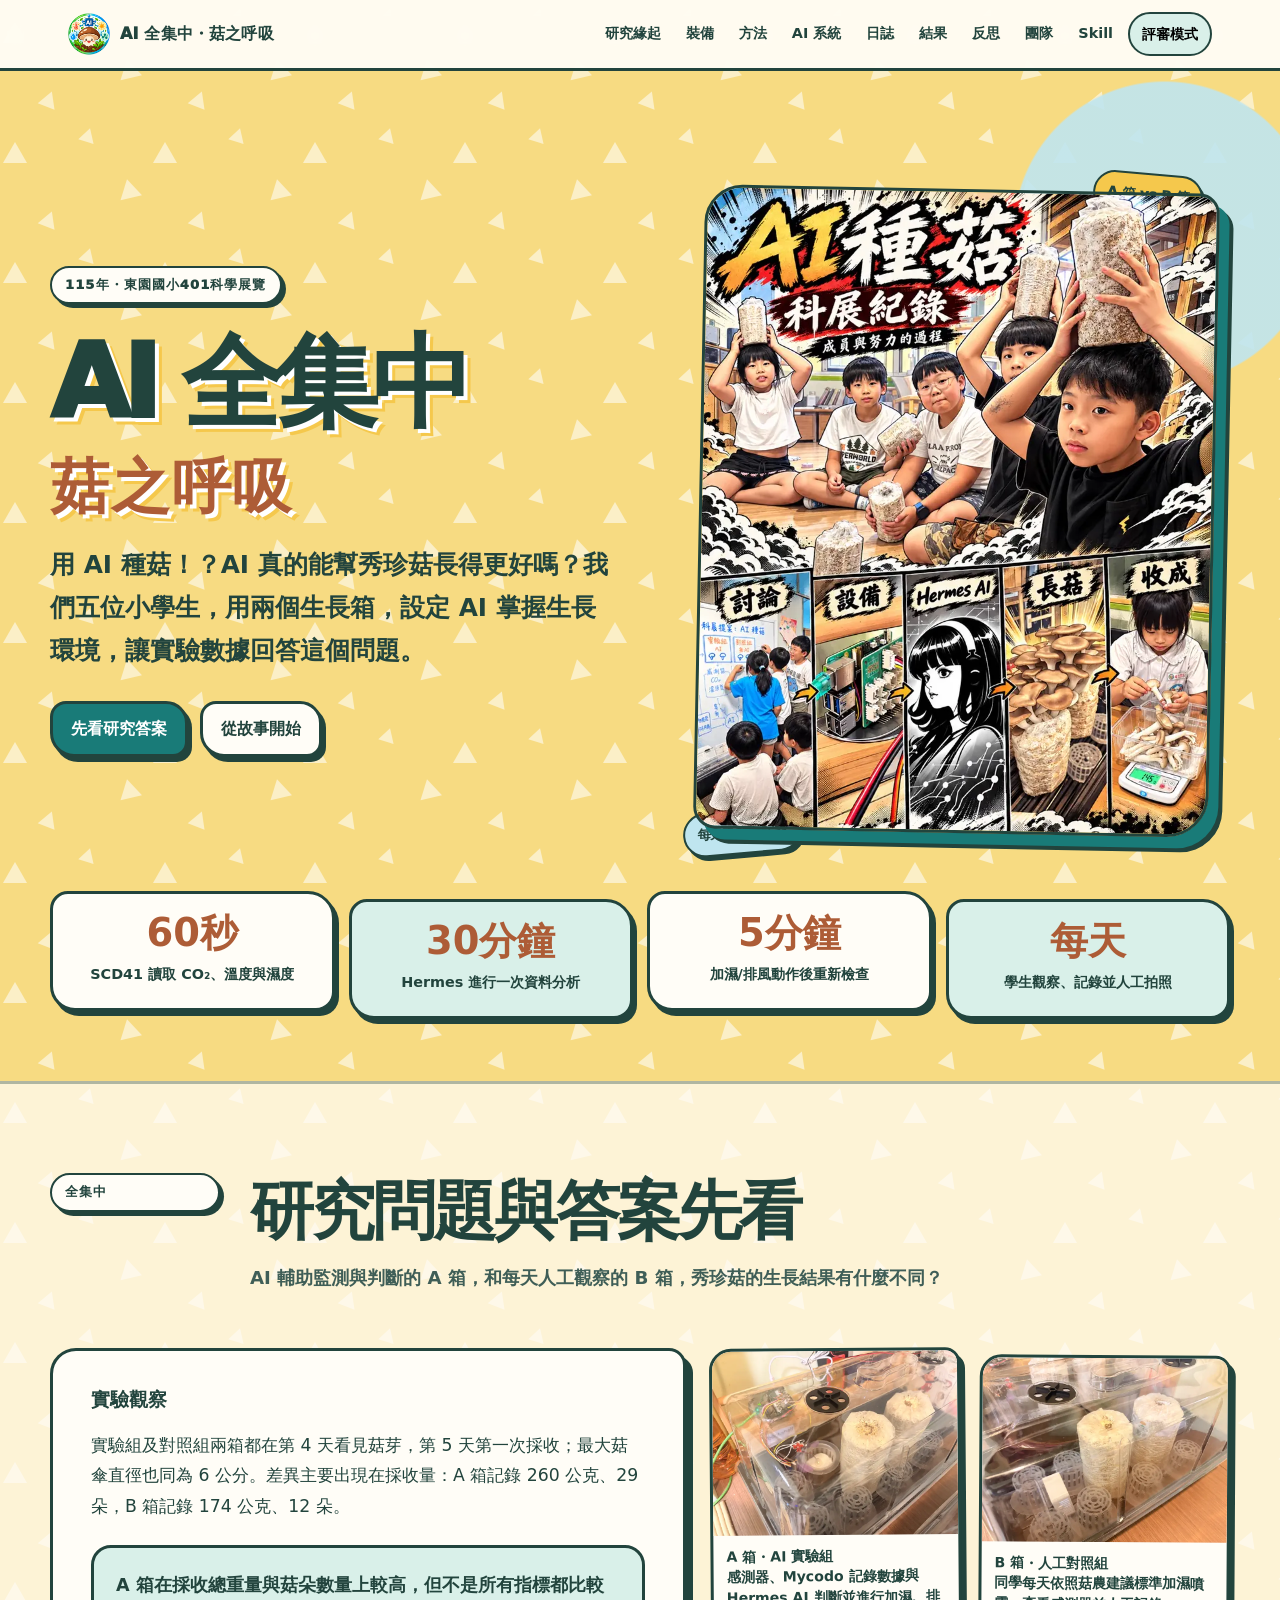
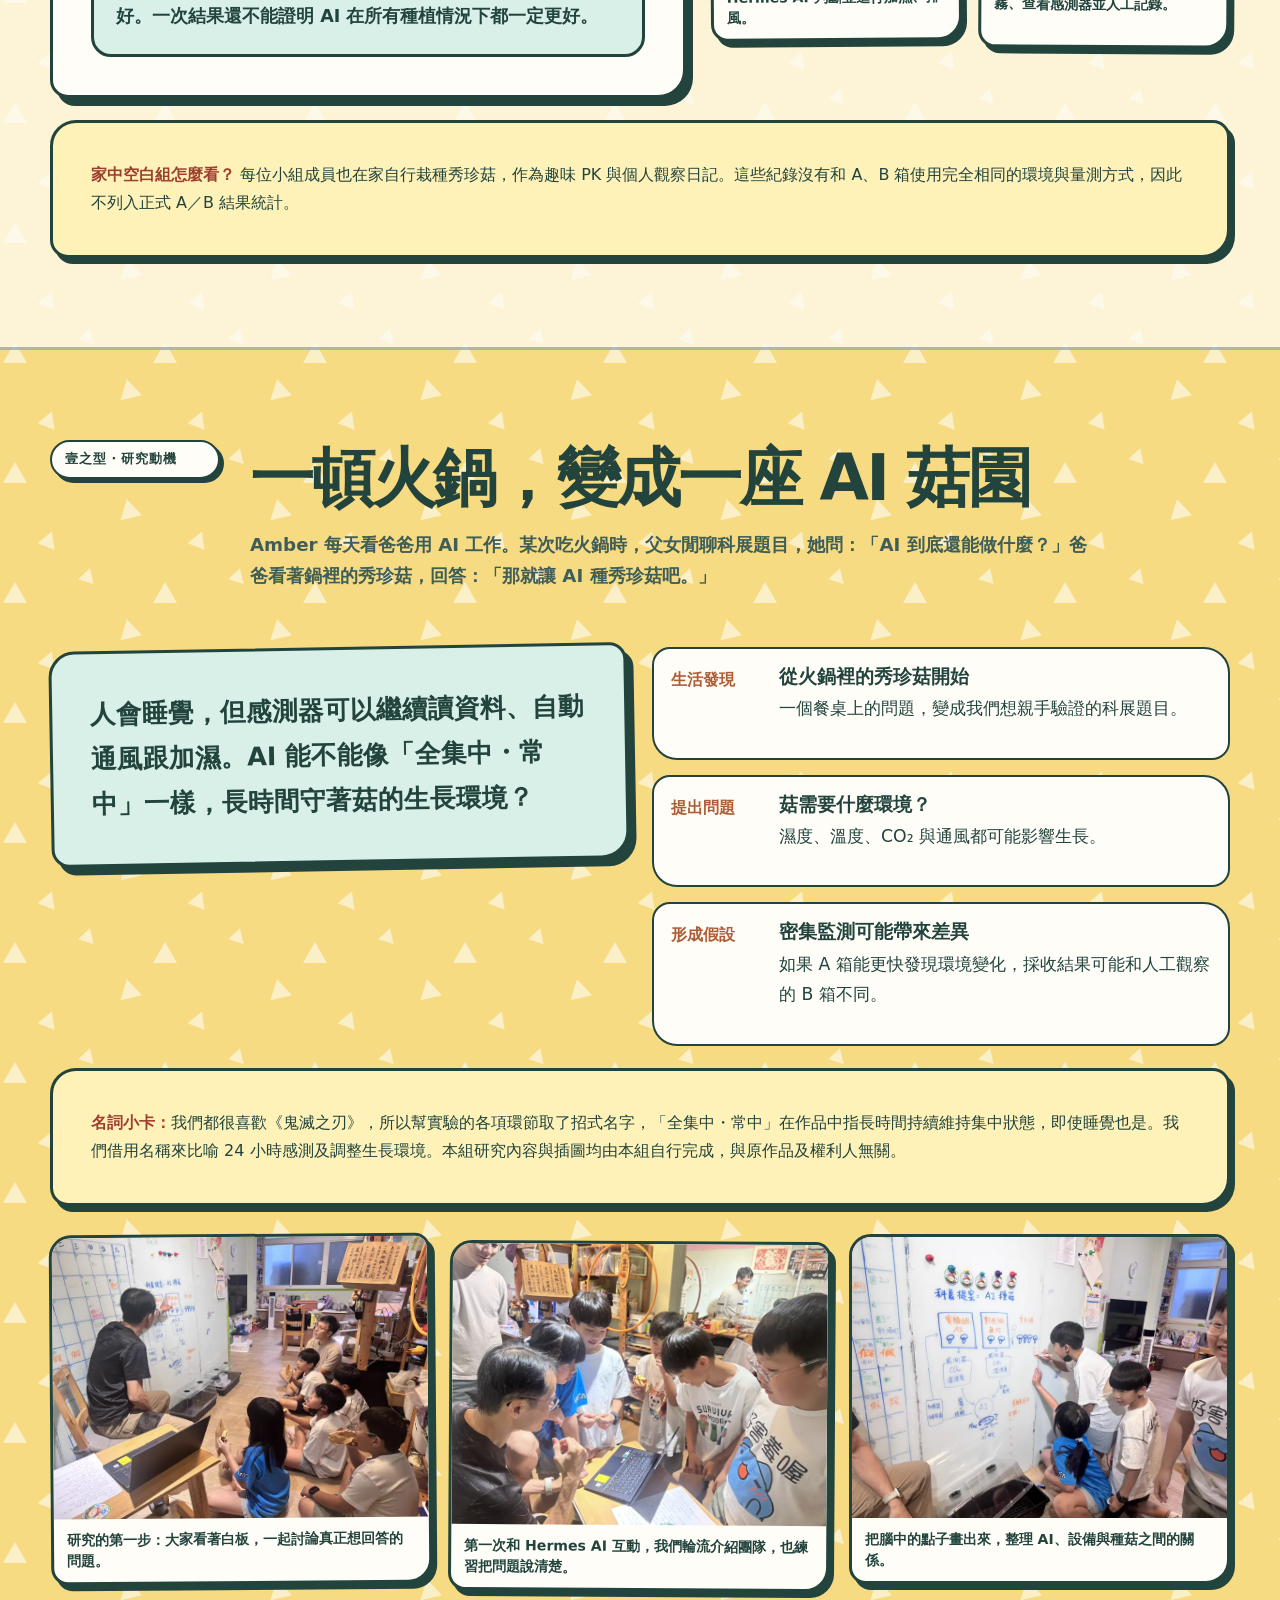
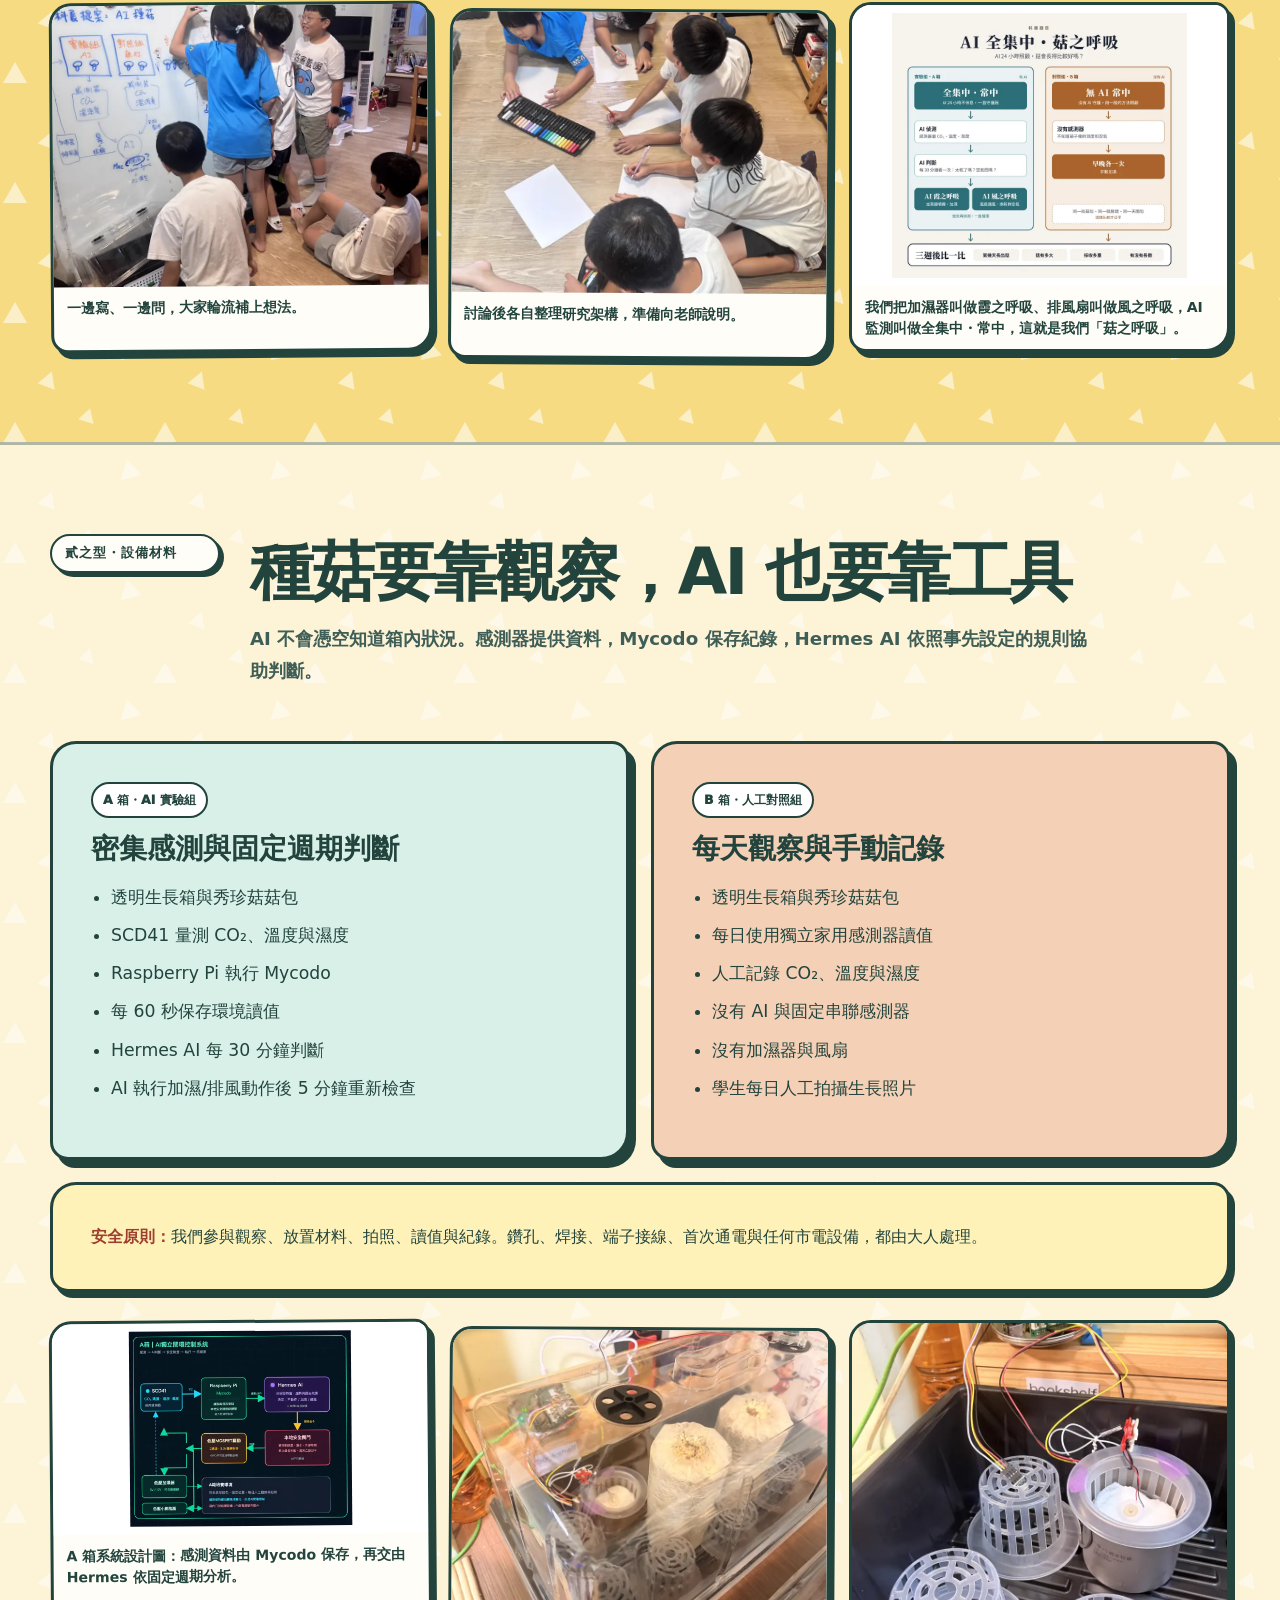
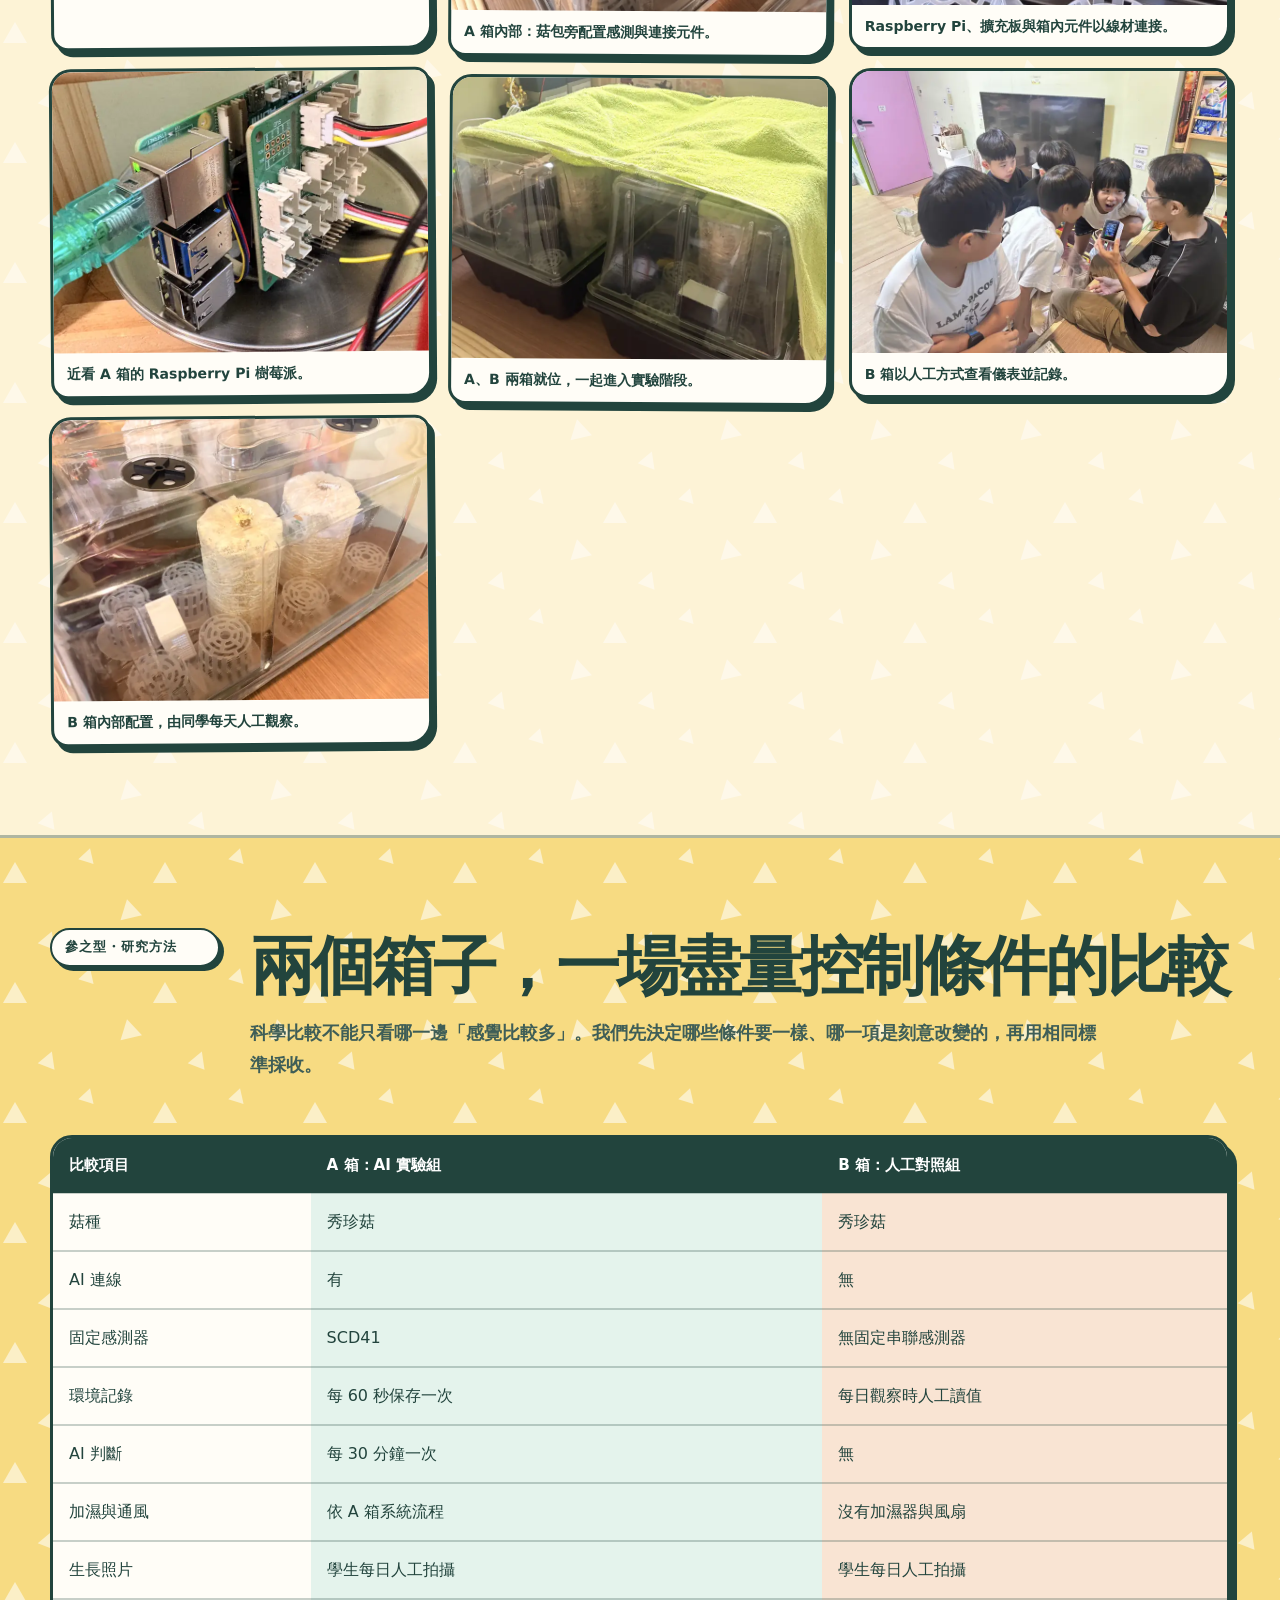
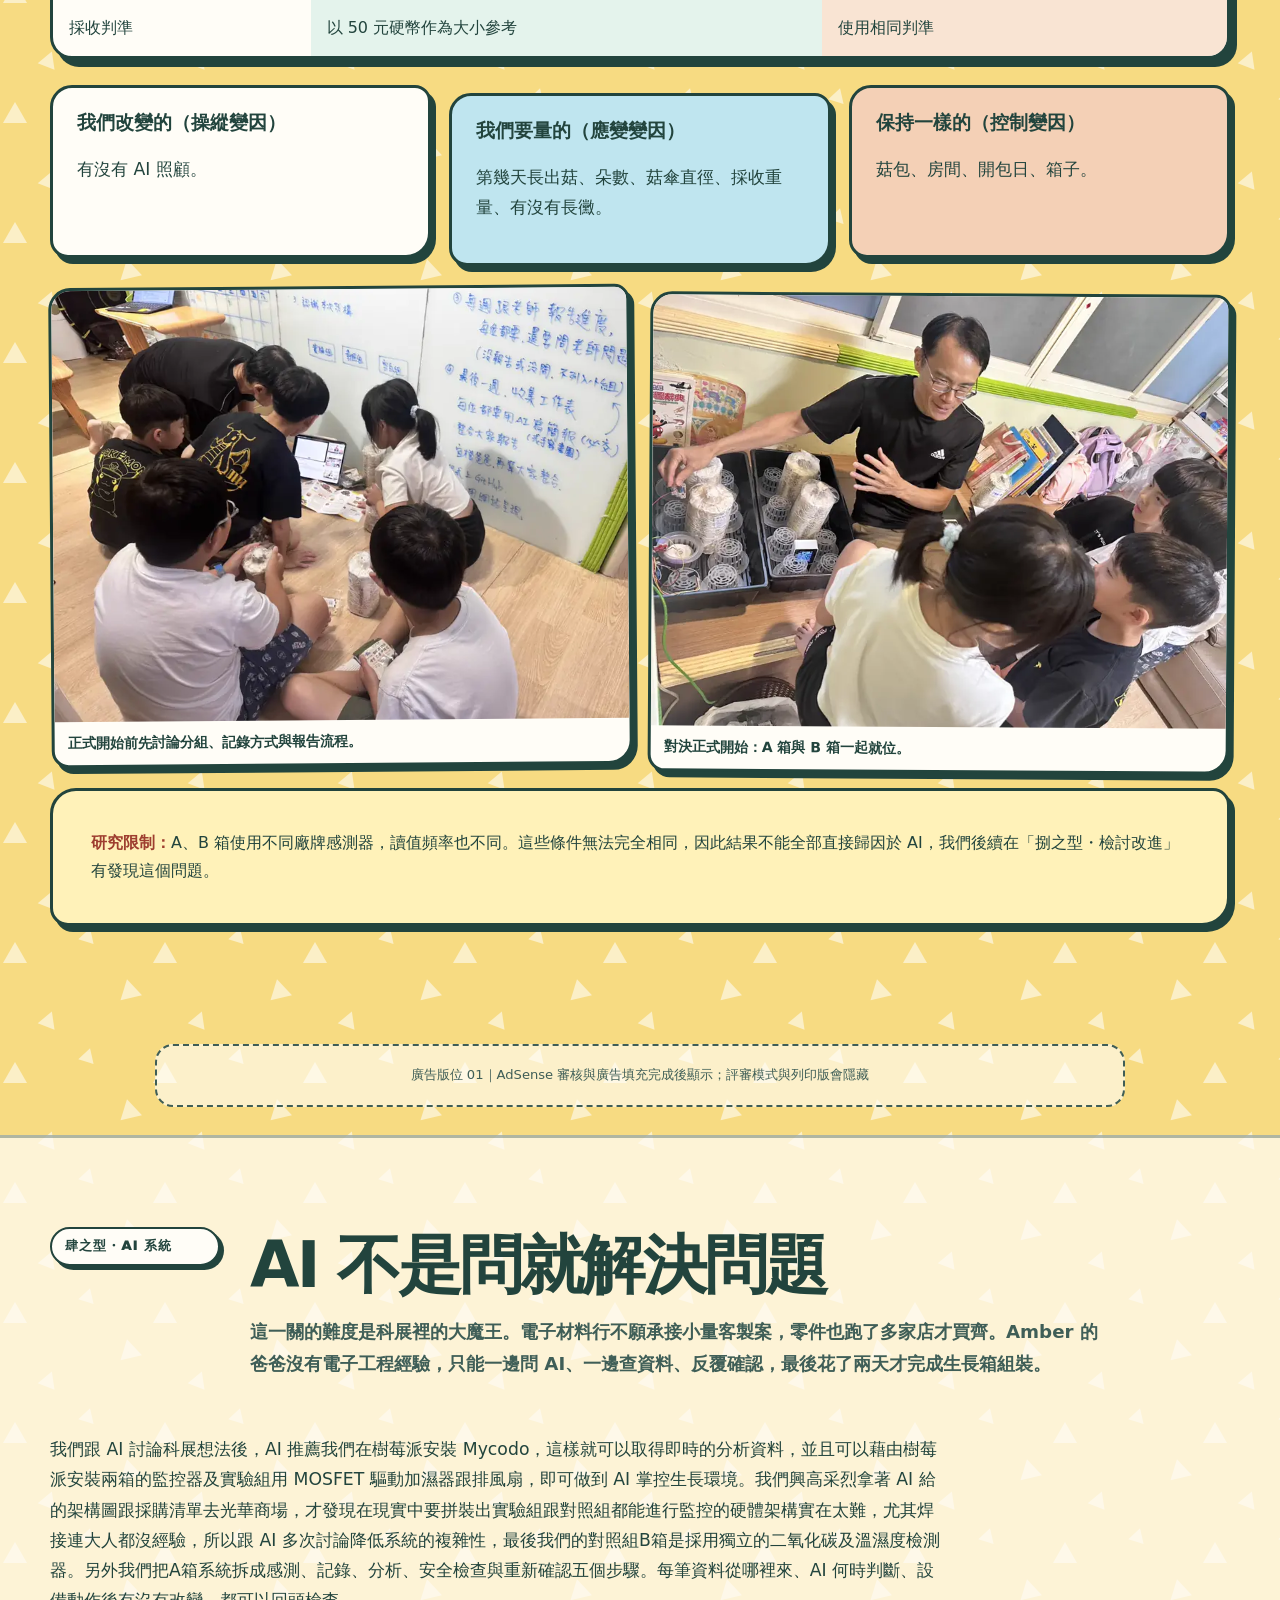
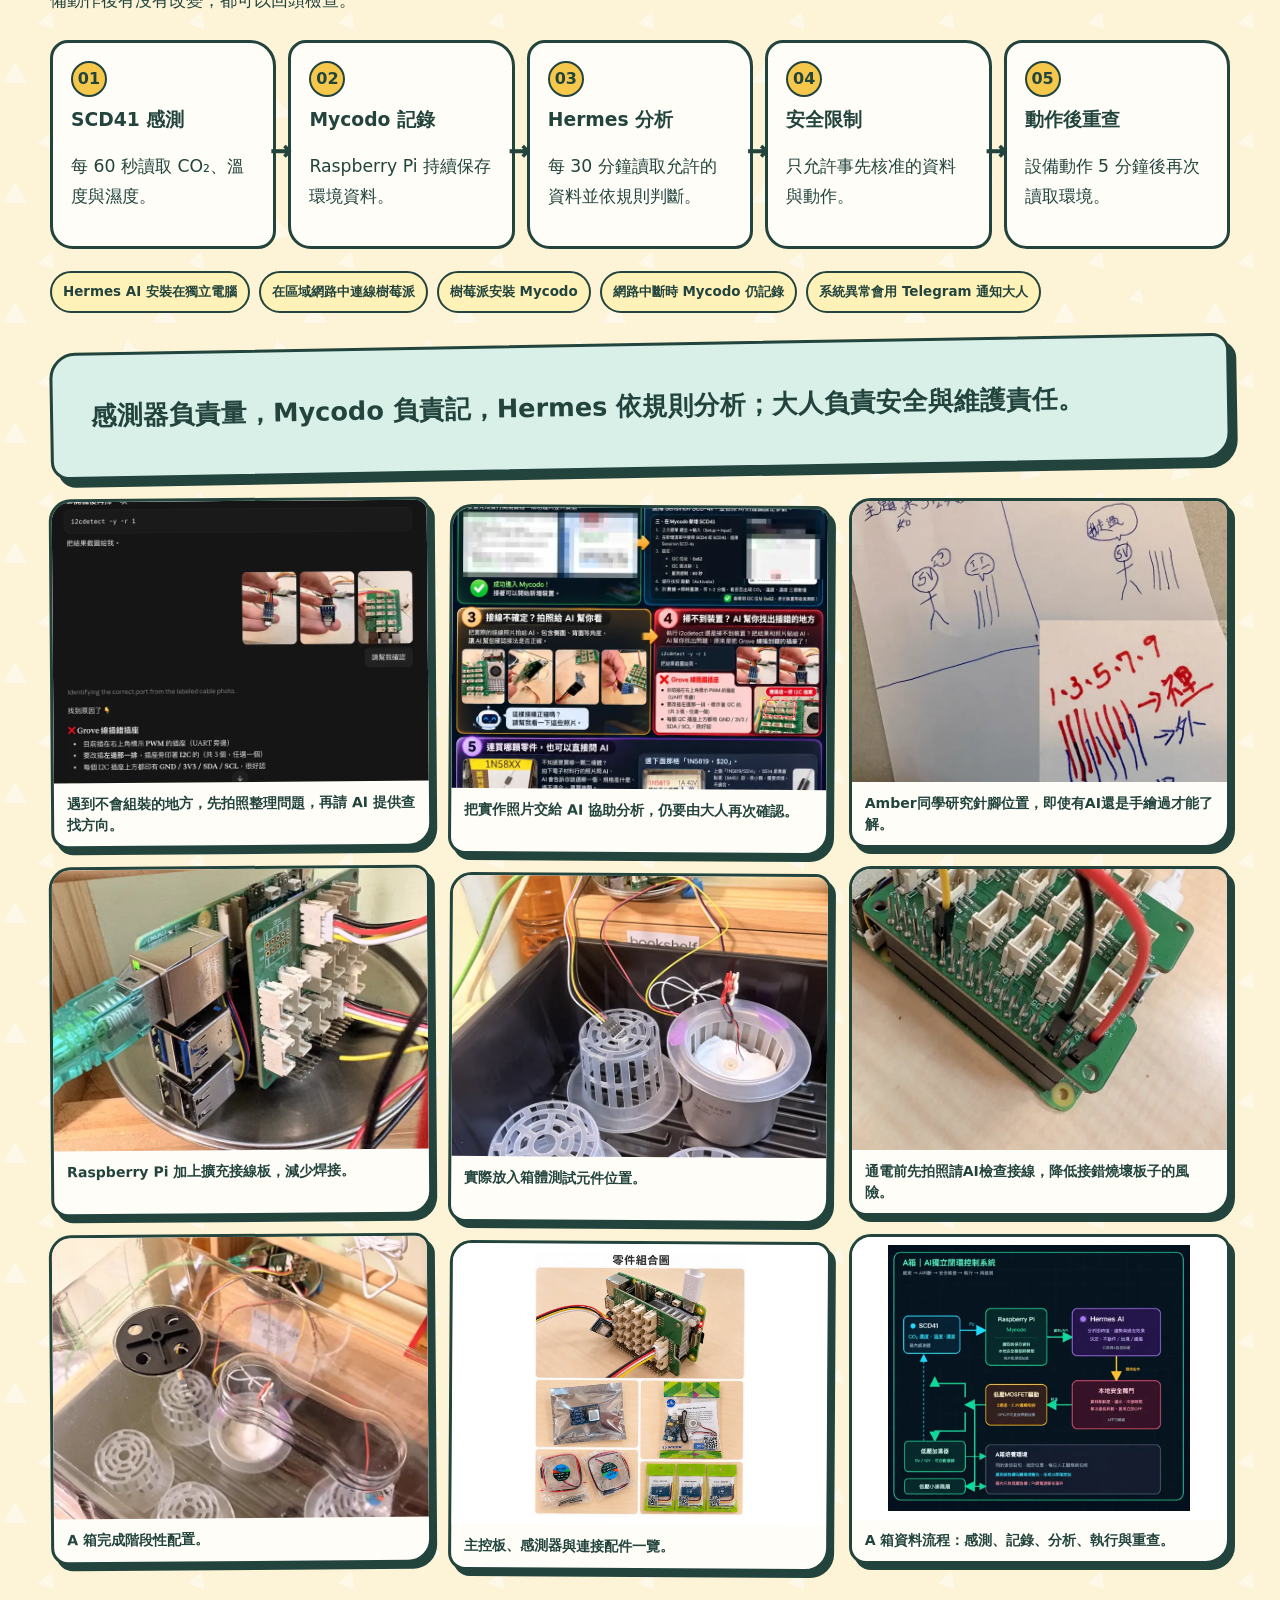
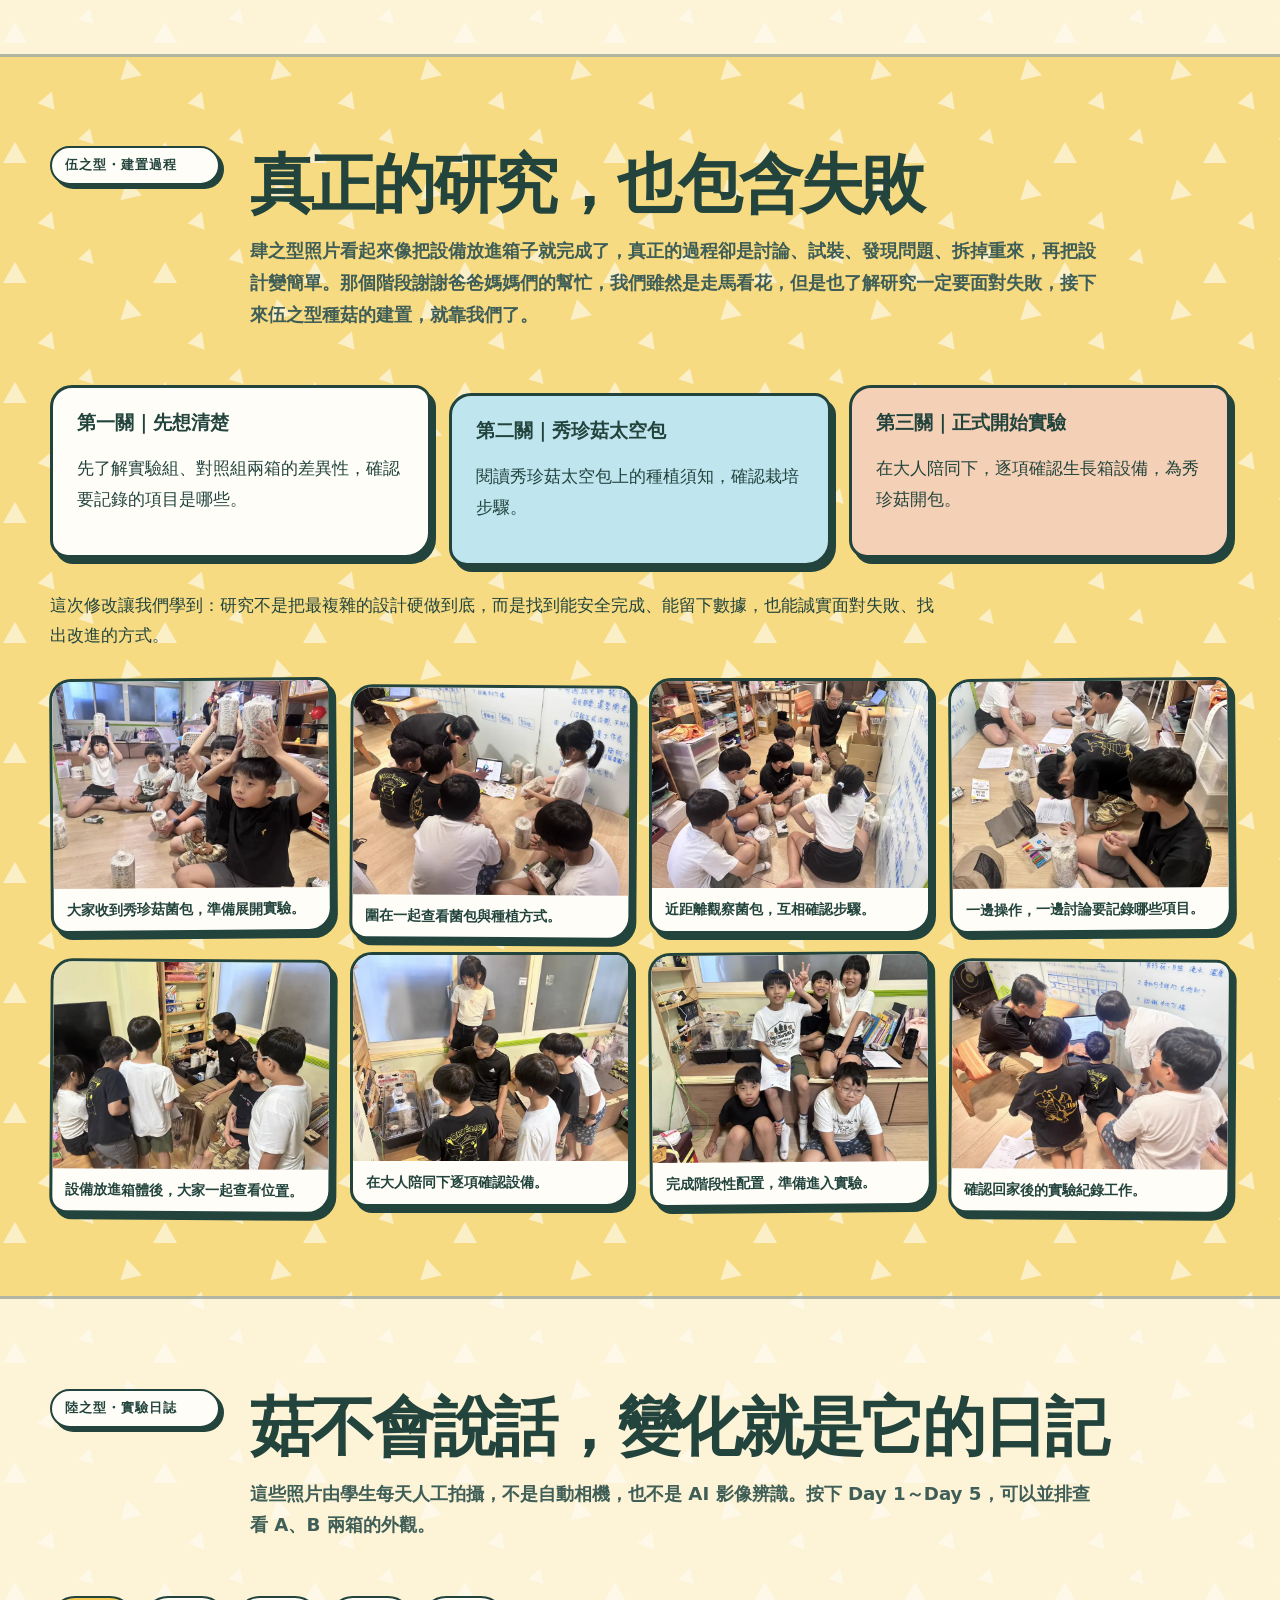
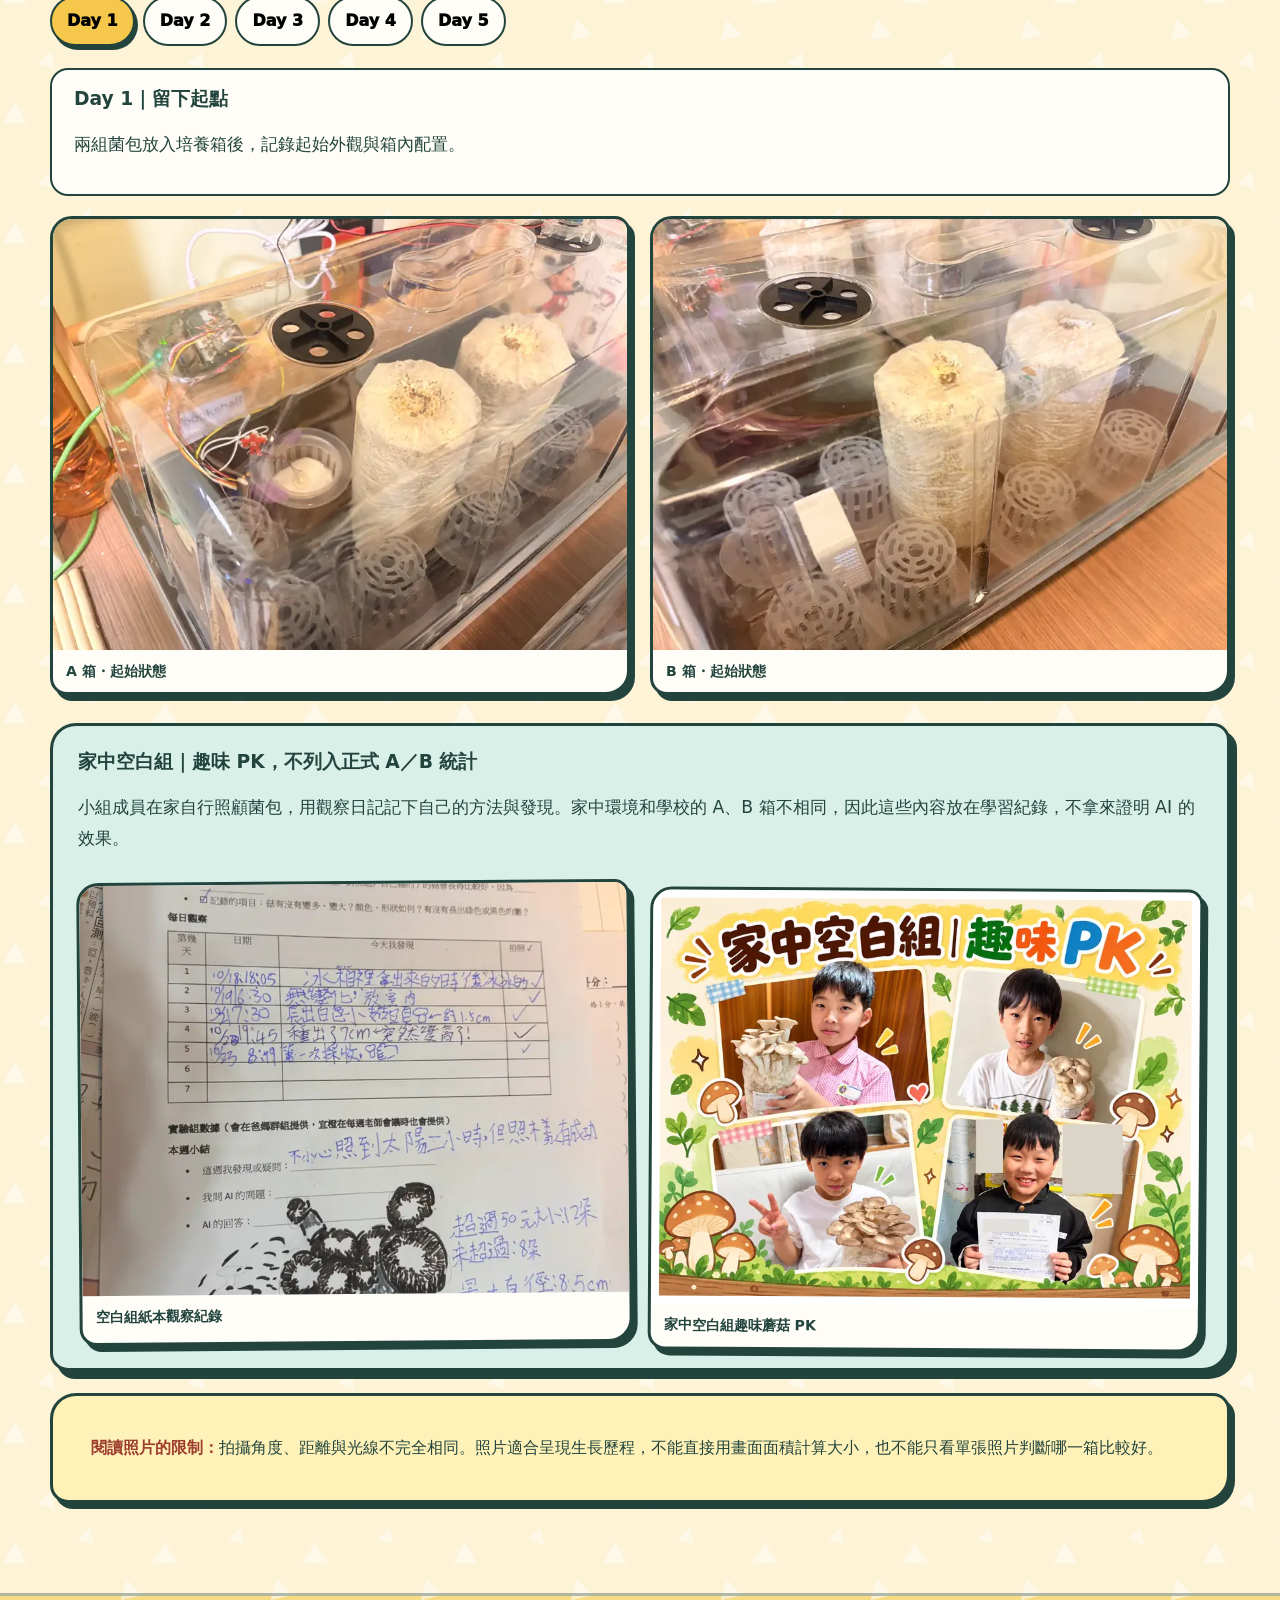
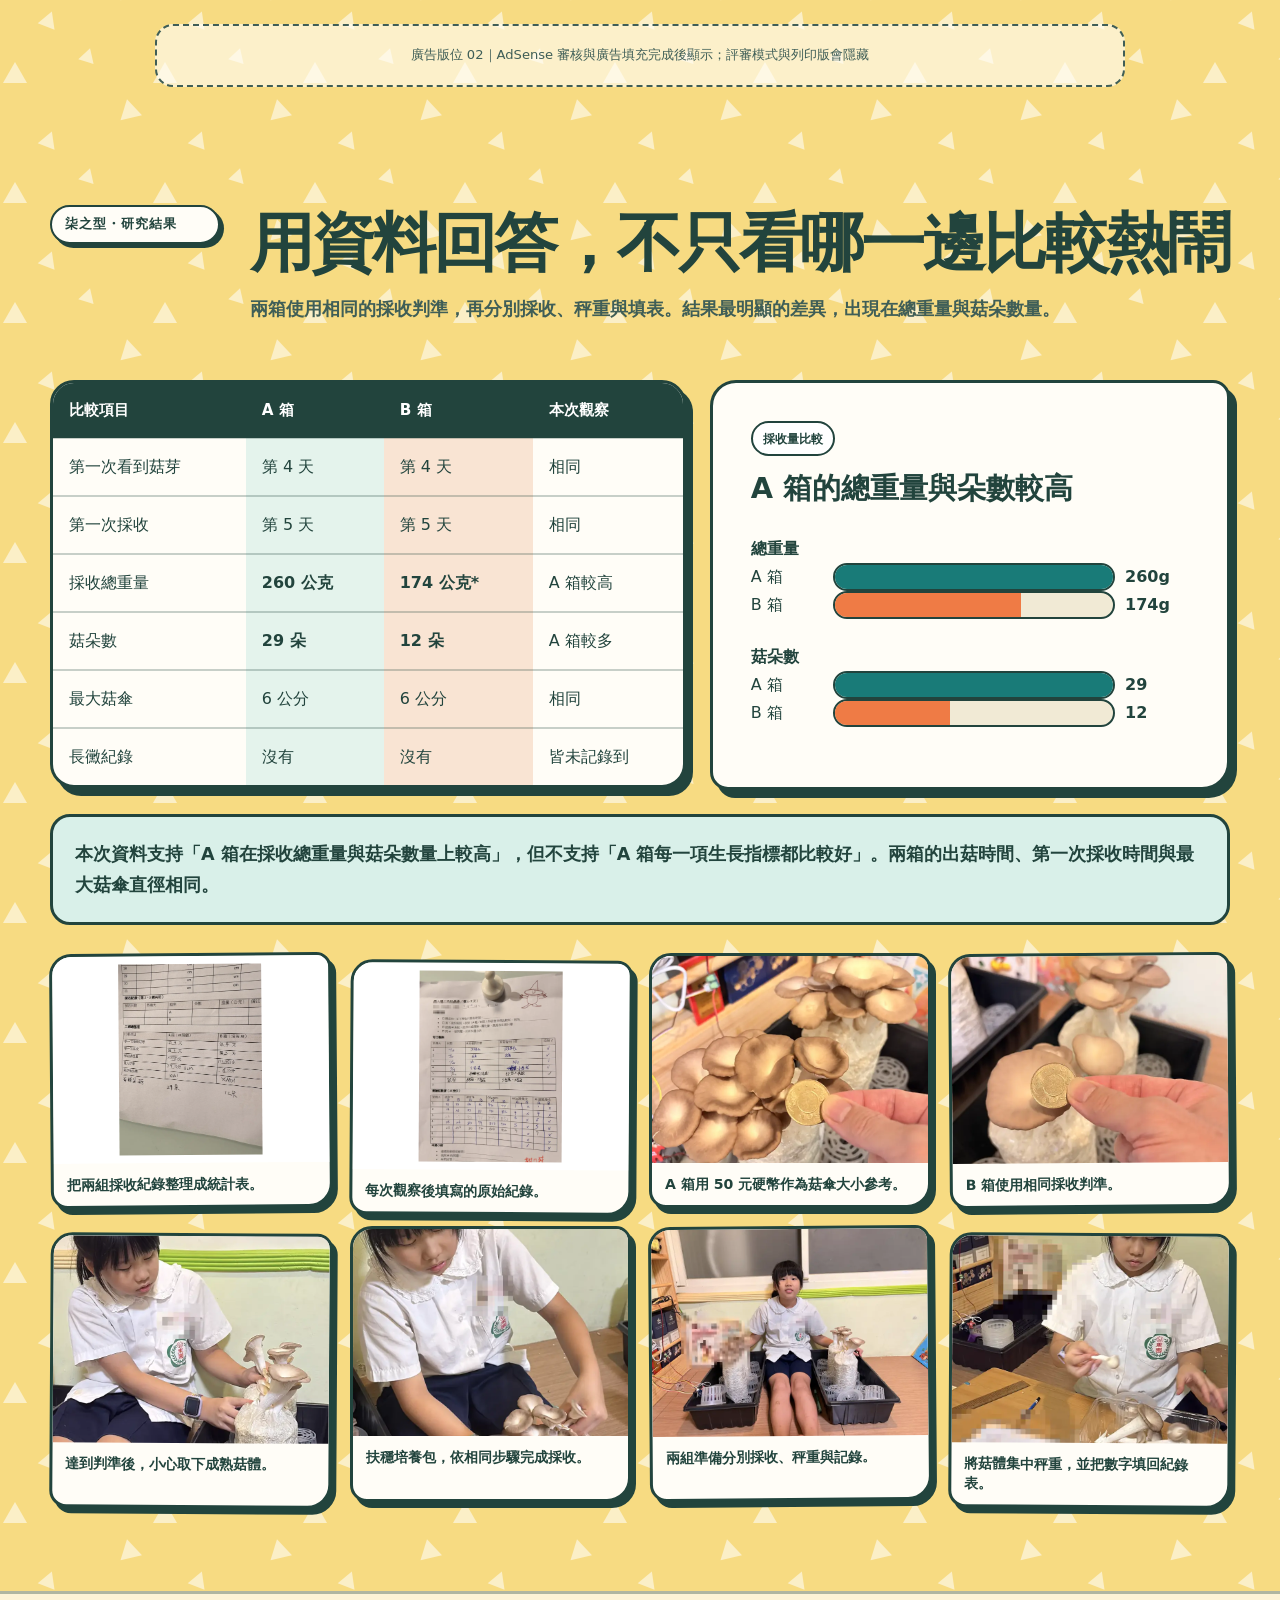
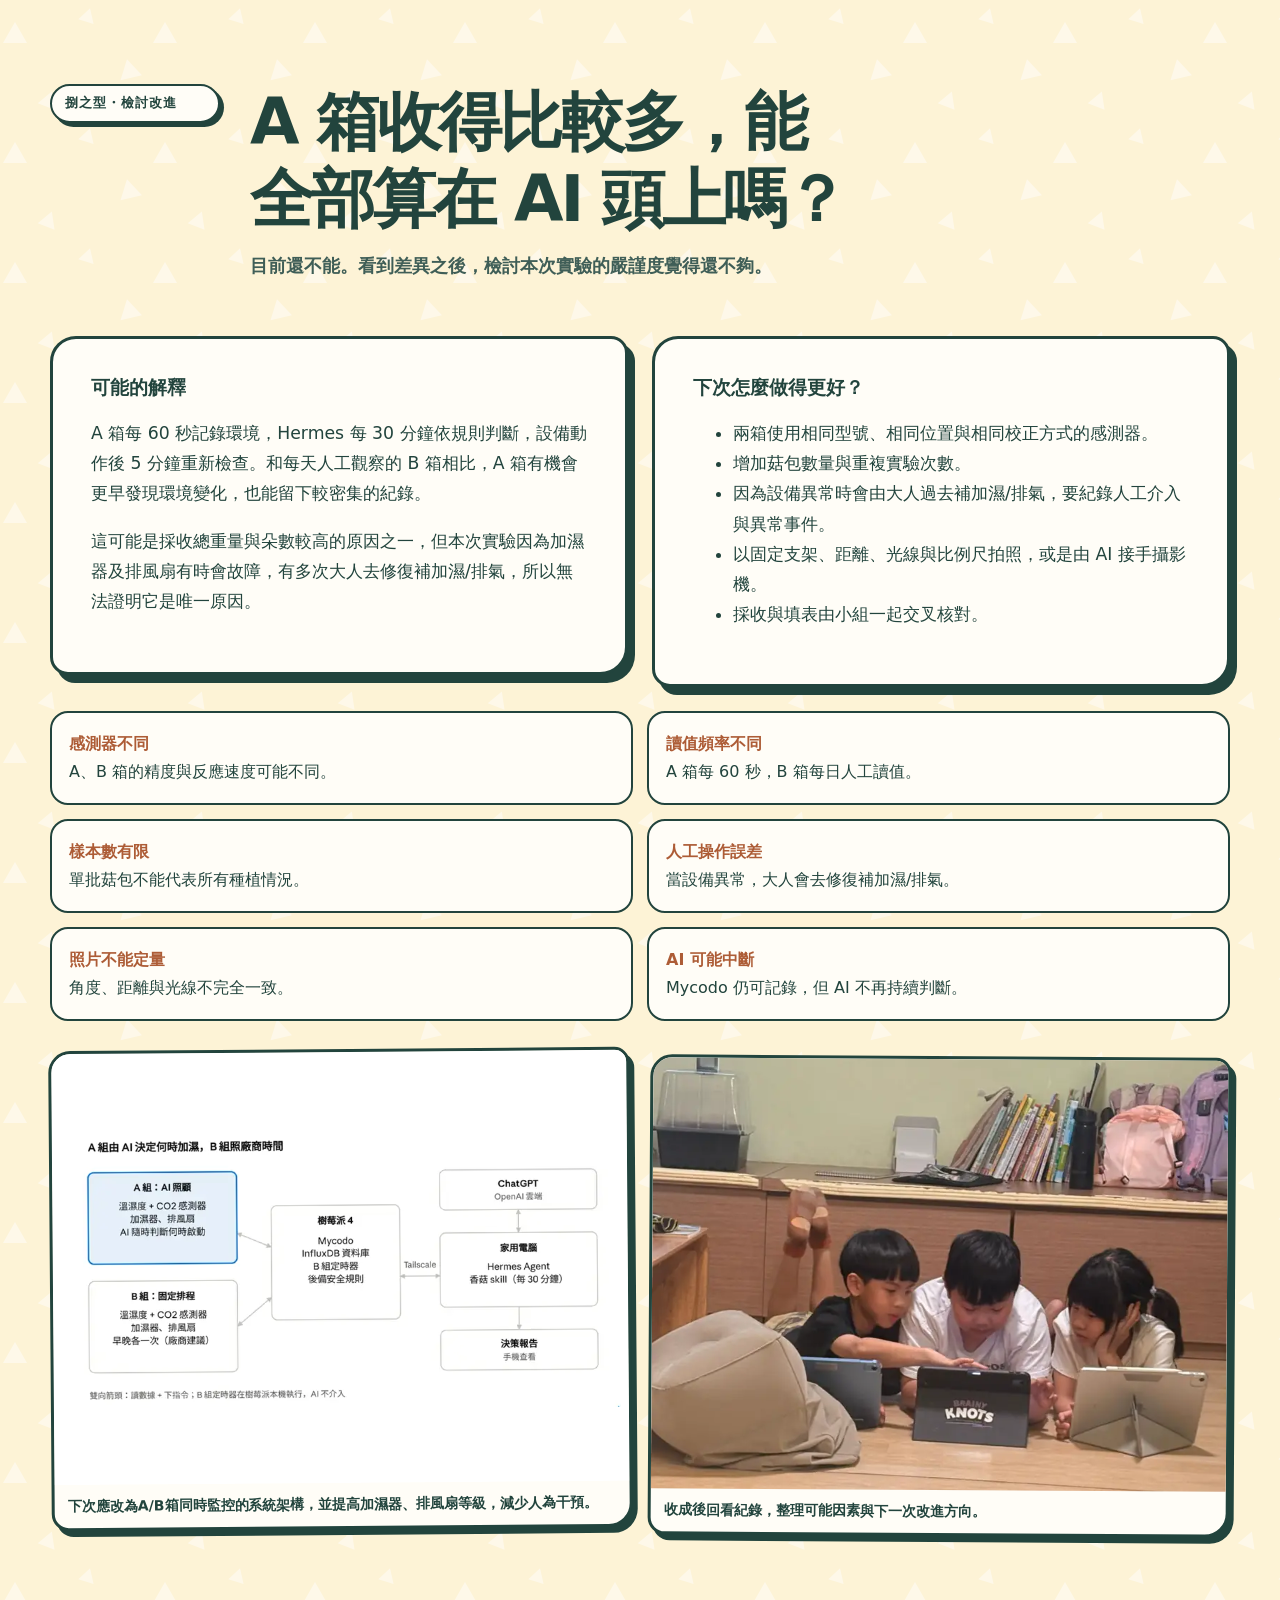
==== commit 3c006233: "Fix horizontal touch scrolling for results table" ====
--- a/docs/index.html
+++ b/docs/index.html
@@ -21,7 +21,7 @@
     .equipment-grid,.method-grid,.learning-grid{display:grid;grid-template-columns:1fr 1fr;gap:22px}.equipment-card.a{background:var(--teal-soft)}.equipment-card.b{background:var(--brown-soft)}.tag{display:inline-block;padding:5px 10px;border:2px solid var(--ink);border-radius:999px;background:white;font-size:.78rem;font-weight:950}.equipment-card h3{font-size:1.75rem;margin:14px 0}.checklist{padding-left:1.25rem}.checklist li{margin:8px 0}.compare-wrap{overflow-x:auto;border:var(--border);border-radius:22px;background:var(--white);box-shadow:var(--shadow)}table{width:100%;border-collapse:collapse;min-width:720px}th,td{padding:14px 16px;border-bottom:2px solid rgba(34,68,61,.25);text-align:left;vertical-align:top}th{background:var(--ink);color:#fff;font-size:.95rem}tr:last-child td{border-bottom:0}.col-a{background:rgba(217,240,233,.7)}.col-b{background:rgba(244,208,182,.55)}
     .flow{display:grid;grid-template-columns:repeat(5,1fr);gap:12px;margin-top:25px}.flow-step{background:var(--white);border:var(--border);border-radius:18px 26px 18px 23px;padding:18px;position:relative}.flow-step::after{content:"→";position:absolute;right:-18px;top:42%;font-size:1.6rem;font-weight:1000;z-index:2}.flow-step:last-child::after{display:none}.flow-step b{display:grid;place-items:center;width:36px;height:36px;border:2px solid var(--ink);background:var(--sun);border-radius:50%;margin-bottom:12px}.safety-strip{display:flex;gap:9px;flex-wrap:wrap;margin-top:22px}.safety-strip span{background:#fff2b9;border:2px solid var(--ink);border-radius:999px;padding:7px 11px;font-size:.84rem;font-weight:900}.chapter-story{font-size:1.08rem;max-width:900px}.challenge-grid{display:grid;grid-template-columns:repeat(3,1fr);gap:18px;margin-top:26px}.challenge{background:var(--white);border:var(--border);border-radius:22px 16px 25px 18px;padding:24px;box-shadow:5px 6px 0 var(--ink)}.challenge:nth-child(2){background:var(--sky);transform:translateY(8px)}.challenge:nth-child(3){background:var(--brown-soft)}
     .day-switcher{display:flex;gap:8px;flex-wrap:wrap;margin:0 0 22px}.day-btn{border:2px solid var(--ink);background:var(--white);border-radius:999px;padding:9px 15px;font:inherit;font-weight:950;cursor:pointer;min-height:44px}.day-btn.active{background:var(--sun);box-shadow:3px 4px 0 var(--ink)}.day-panel{display:none}.day-panel.active{display:grid;grid-template-columns:1fr 1fr;gap:20px}.day-copy{grid-column:1/-1;background:var(--white);border:2px solid var(--ink);border-radius:18px;padding:18px 22px}.blank-group{margin-top:28px;background:var(--teal-soft);border:var(--border);border-radius:var(--radius);padding:25px;box-shadow:var(--shadow)}
-    .results-grid{display:grid;grid-template-columns:1.1fr .9fr;gap:24px;align-items:start}.result-table{background:var(--white);border:var(--border);border-radius:24px;overflow:hidden;box-shadow:var(--shadow)}.result-table table{min-width:600px}.metric-bars{display:grid;gap:24px;margin-top:22px}.bar-row{display:grid;grid-template-columns:72px 1fr 64px;gap:10px;align-items:center}.bar-track{height:28px;background:#f1ead5;border:2px solid var(--ink);border-radius:999px;overflow:hidden}.bar-fill{height:100%;background:var(--teal)}.bar-fill.b{background:var(--orange)}.result-summary{margin-top:24px;background:var(--teal-soft);border:var(--border);border-radius:20px;padding:22px;font-size:1.1rem;font-weight:850}.limits{display:grid;grid-template-columns:repeat(2,1fr);gap:14px;margin-top:24px}.limit{background:var(--white);border:2px solid var(--ink);border-radius:18px;padding:17px}.limit b{color:var(--brown)}.learning-grid{grid-template-columns:repeat(5,1fr)}.learning{background:var(--white);border:var(--border);border-radius:20px 15px 23px 17px;padding:18px;box-shadow:4px 5px 0 var(--ink)}.learning b{display:block;color:var(--brown);font-size:1.6rem}
+    .results-grid{display:grid;grid-template-columns:1.1fr .9fr;gap:24px;align-items:start}.result-table{background:var(--white);border:var(--border);border-radius:24px;overflow-x:auto;-webkit-overflow-scrolling:touch;box-shadow:var(--shadow)}.result-table table{min-width:600px}.metric-bars{display:grid;gap:24px;margin-top:22px}.bar-row{display:grid;grid-template-columns:72px 1fr 64px;gap:10px;align-items:center}.bar-track{height:28px;background:#f1ead5;border:2px solid var(--ink);border-radius:999px;overflow:hidden}.bar-fill{height:100%;background:var(--teal)}.bar-fill.b{background:var(--orange)}.result-summary{margin-top:24px;background:var(--teal-soft);border:var(--border);border-radius:20px;padding:22px;font-size:1.1rem;font-weight:850}.limits{display:grid;grid-template-columns:repeat(2,1fr);gap:14px;margin-top:24px}.limit{background:var(--white);border:2px solid var(--ink);border-radius:18px;padding:17px}.limit b{color:var(--brown)}.learning-grid{grid-template-columns:repeat(5,1fr)}.learning{background:var(--white);border:var(--border);border-radius:20px 15px 23px 17px;padding:18px;box-shadow:4px 5px 0 var(--ink)}.learning b{display:block;color:var(--brown);font-size:1.6rem}
     .member-grid{display:grid;grid-template-columns:repeat(3,1fr);gap:20px}.member{background:var(--white);border:var(--border);border-radius:25px 16px 28px 19px;overflow:hidden;box-shadow:var(--shadow)}.member img{width:100%;aspect-ratio:1/1;object-fit:cover;cursor:zoom-in}.member div{padding:18px}.member h3{font-size:1.3rem;margin-bottom:7px}.skill-card{display:grid;grid-template-columns:120px 1fr auto;align-items:center;gap:24px;background:var(--teal-soft)}.skill-card img{width:110px;height:110px;object-fit:contain}.references{columns:2;column-gap:38px;padding-left:1.2rem}.references li{break-inside:avoid;margin:0 0 12px}.ad-slot{width:min(970px,calc(100% - 36px));margin:28px auto;border:2px dashed var(--muted);background:rgba(255,253,247,.62);border-radius:18px;padding:18px;text-align:center;color:var(--muted);font-size:.82rem}
     footer{background:var(--ink);color:#fff;border-top:8px solid var(--sun);padding:42px 0 28px}.footer-inner{display:grid;grid-template-columns:.7fr 1.3fr;gap:32px;align-items:start}.disclaimer{font-size:.9rem;color:#dbe9e5}.copyright{border-top:1px solid rgba(255,255,255,.25);margin-top:26px;padding-top:18px;font-size:.82rem;color:#c7d7d3}.back-top{position:fixed;right:18px;bottom:18px;z-index:80;width:48px;height:48px;border:2px solid var(--ink);background:var(--sun);border-radius:50%;font-weight:1000;cursor:pointer;box-shadow:4px 5px 0 var(--ink);display:none}.back-top.show{display:block}.lightbox{position:fixed;inset:0;z-index:300;background:rgba(11,28,24,.94);display:none;place-items:center;padding:24px}.lightbox.open{display:grid}.lightbox img{max-width:min(95vw,1500px);max-height:82vh;object-fit:contain;border:3px solid #fff;background:#fff}.lightbox p{color:#fff;text-align:center;margin:12px 0 0;max-width:900px}.lightbox-close{position:absolute;top:18px;right:18px;width:50px;height:50px;border:2px solid #fff;background:var(--sun);border-radius:50%;font-size:1.5rem;cursor:pointer}.judge-mode .ad-slot,.judge-mode .adsbygoogle,.judge-mode .google-auto-placed,.judge-mode .local-bar{display:none!important}.judge-mode .site-header{top:0}:focus-visible{outline:3px solid var(--orange);outline-offset:3px}
     @media(max-width:980px){.menu-btn{display:block}.nav-links{display:none;position:absolute;left:18px;right:18px;top:72px;background:var(--white);border:var(--border);border-radius:20px;padding:12px;box-shadow:var(--shadow);max-height:70vh;overflow:auto;align-items:stretch}.nav-links.open{display:grid;grid-template-columns:1fr 1fr}.nav-links a,.judge-btn{text-align:center;min-height:44px}.hero-grid,.story-grid,.split,.results-grid,.footer-inner{grid-template-columns:1fr}.hero-visual{max-width:680px;margin:auto}.section-head{grid-template-columns:1fr;gap:15px}.fact-grid{grid-template-columns:repeat(2,1fr)}.flow{grid-template-columns:1fr 1fr}.flow-step::after{display:none}.gallery.four{grid-template-columns:repeat(2,1fr)}.learning-grid{grid-template-columns:repeat(2,1fr)}.member-grid{grid-template-columns:repeat(2,1fr)}.skill-card{grid-template-columns:90px 1fr}.skill-card .btn{grid-column:1/-1}}
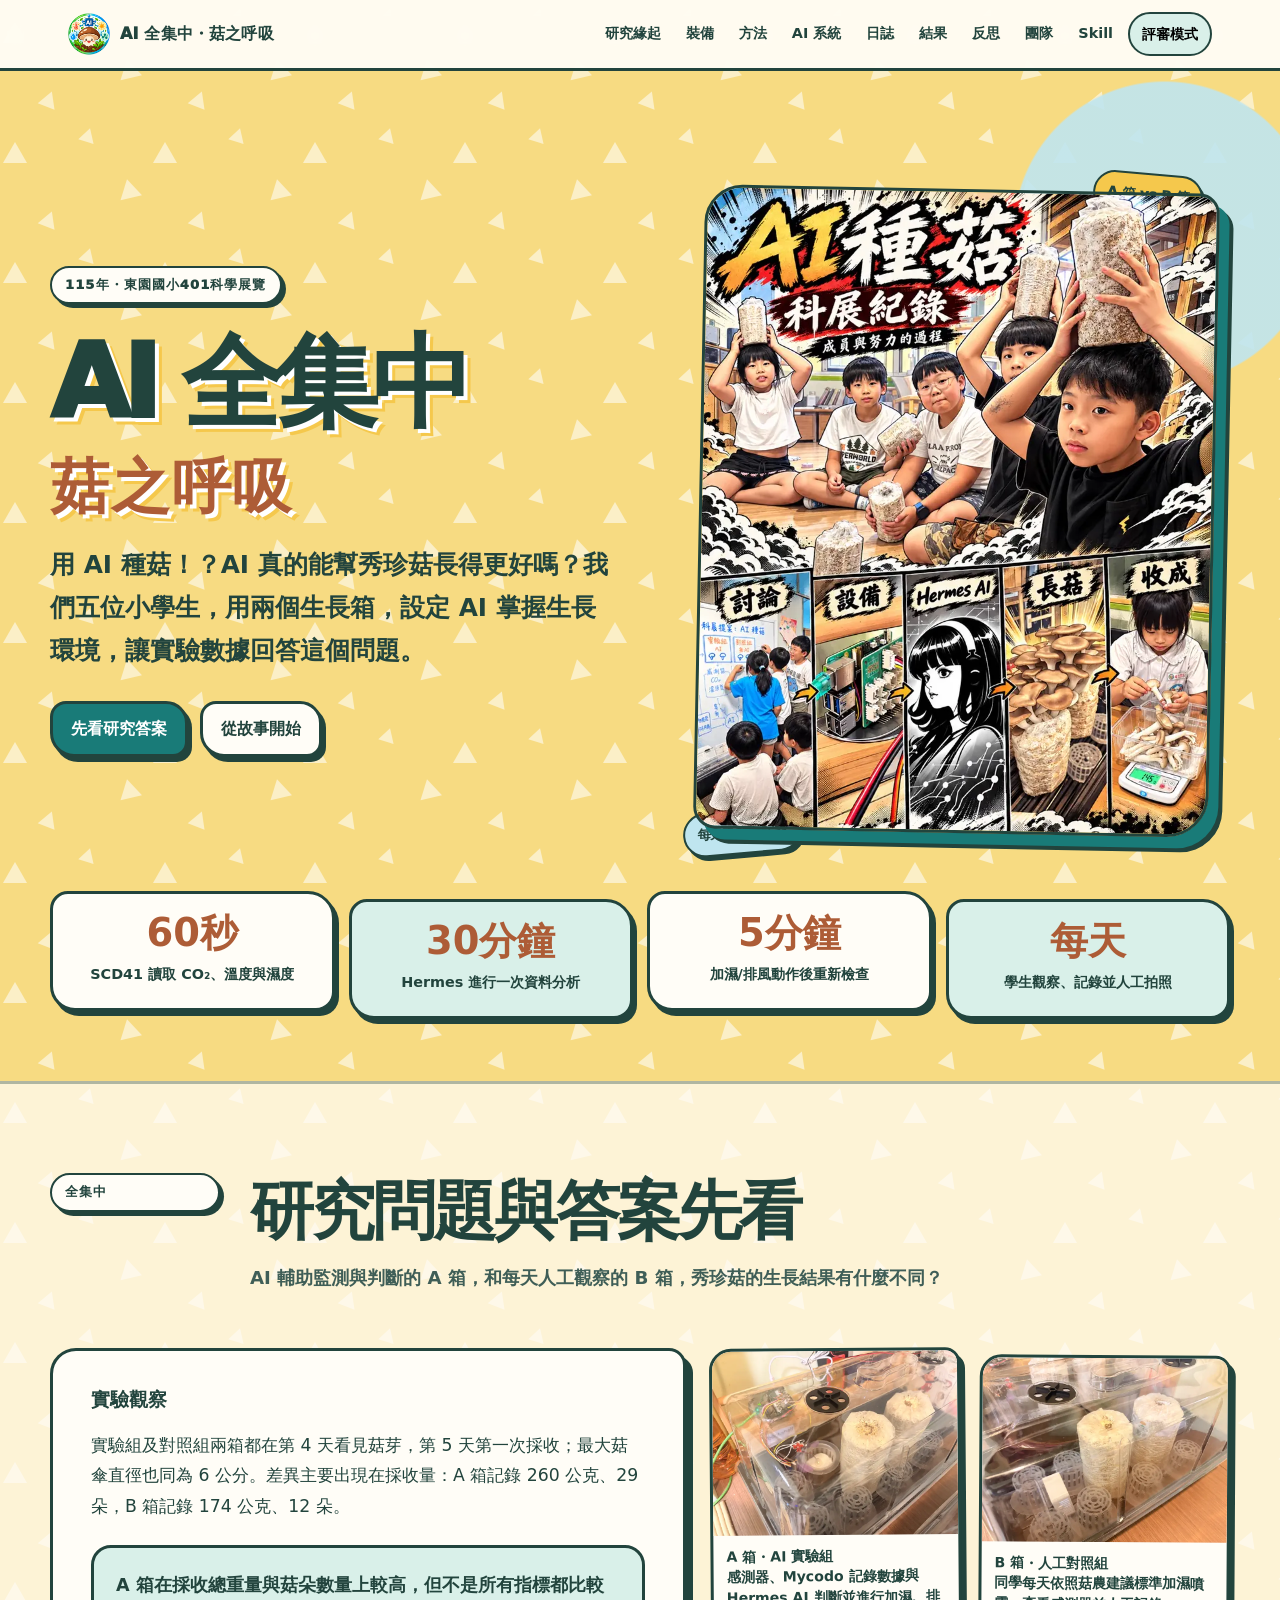
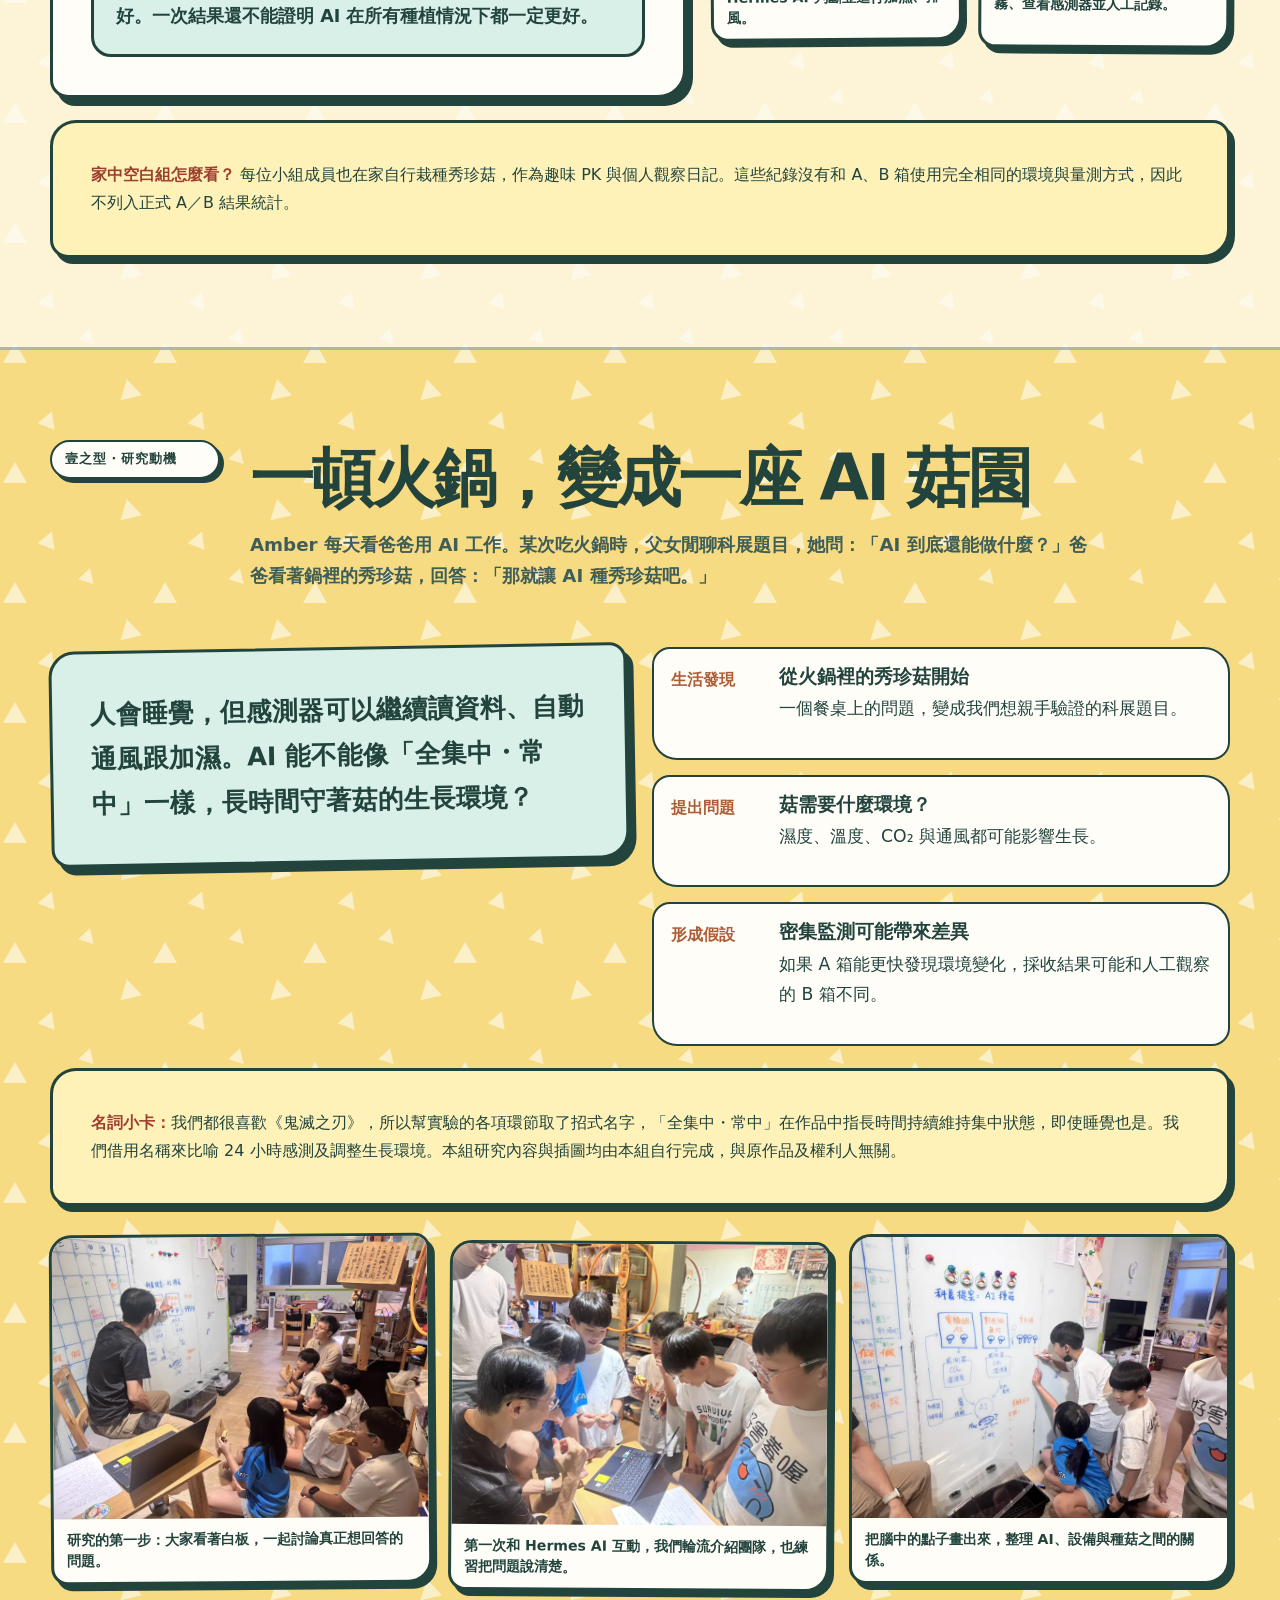
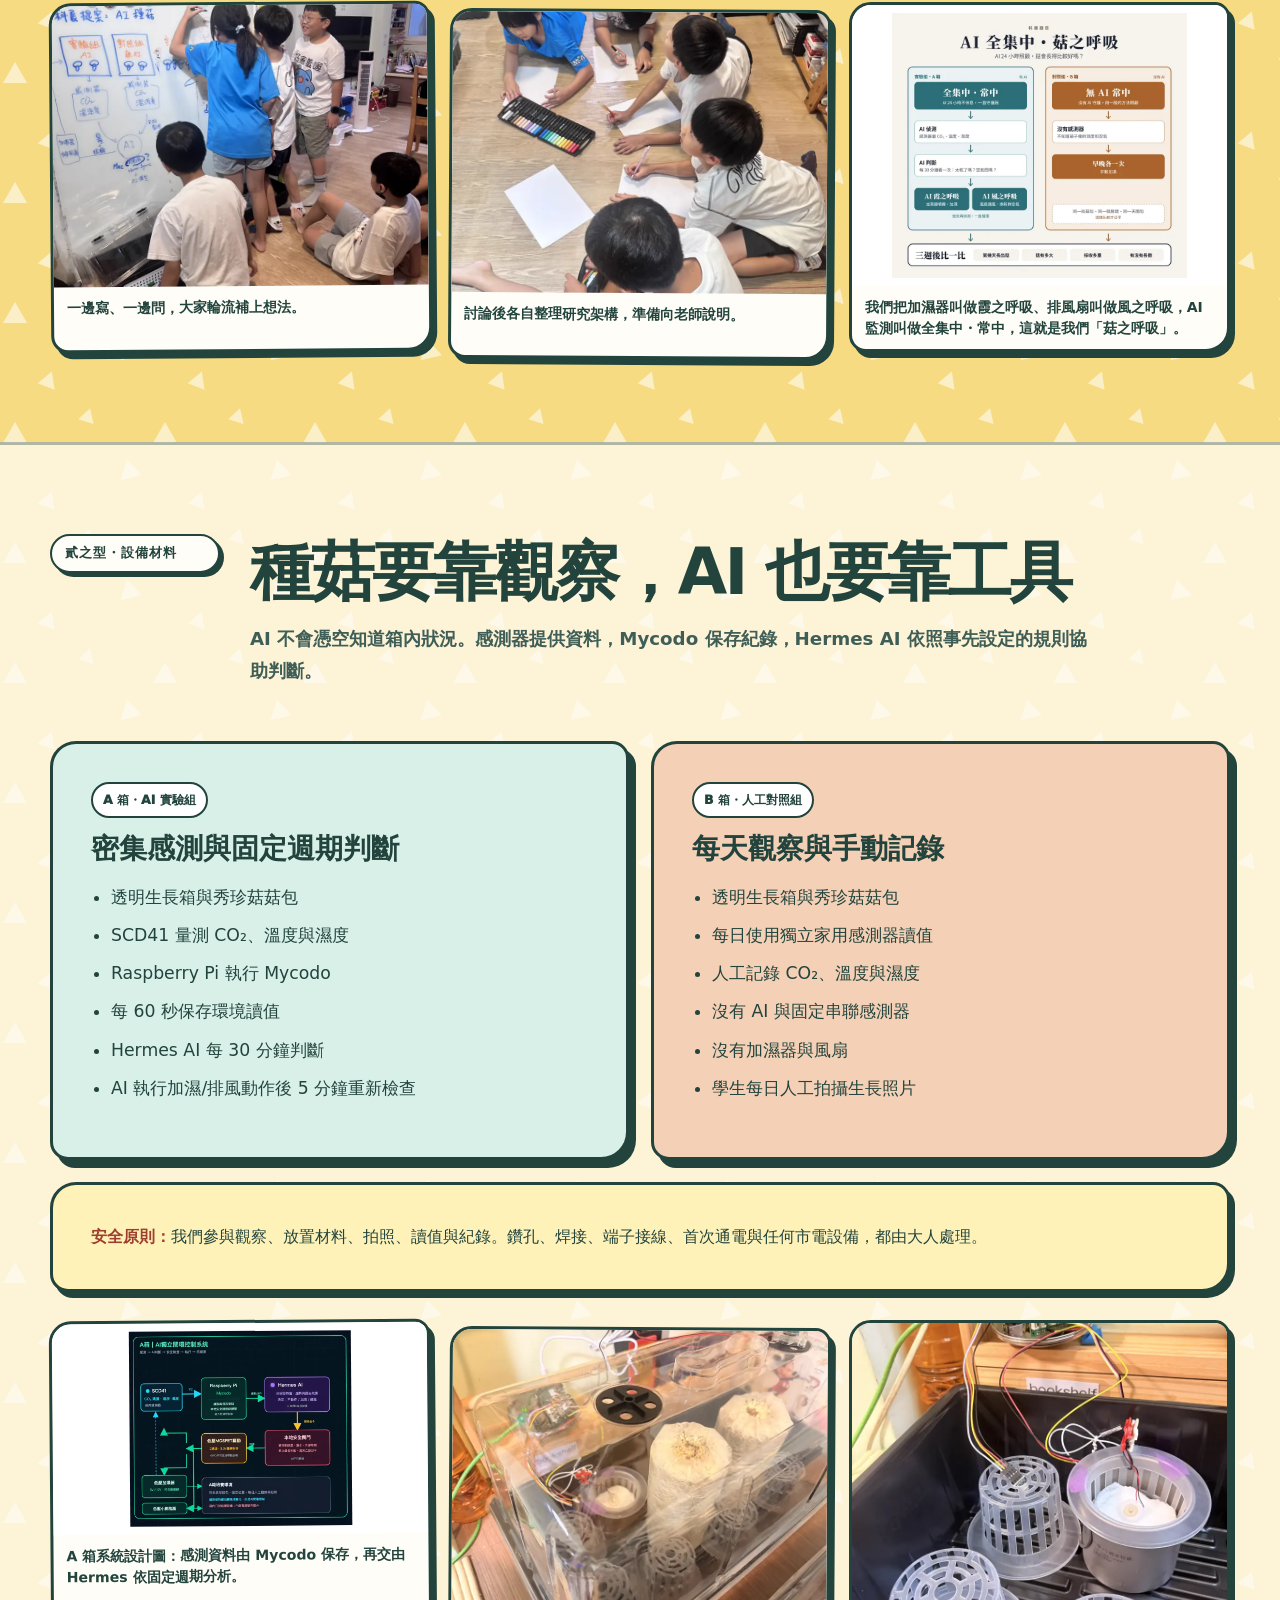
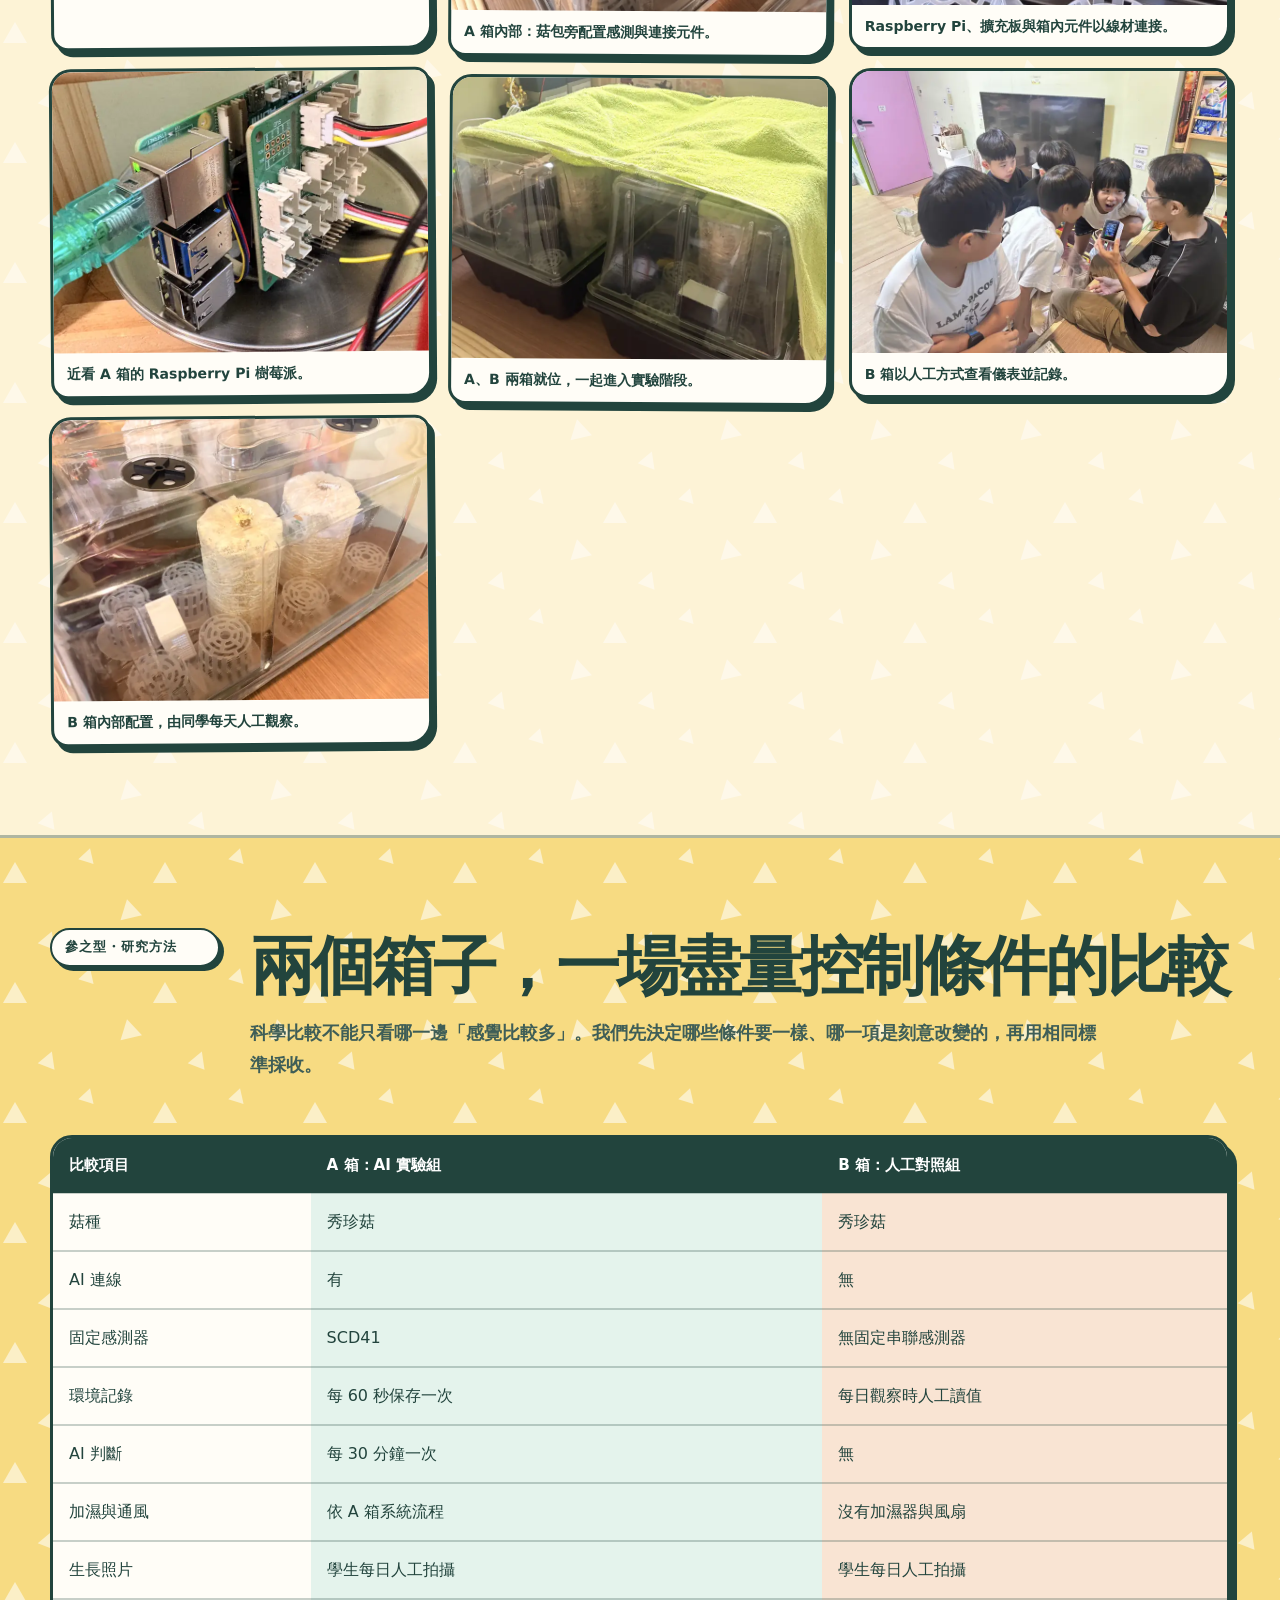
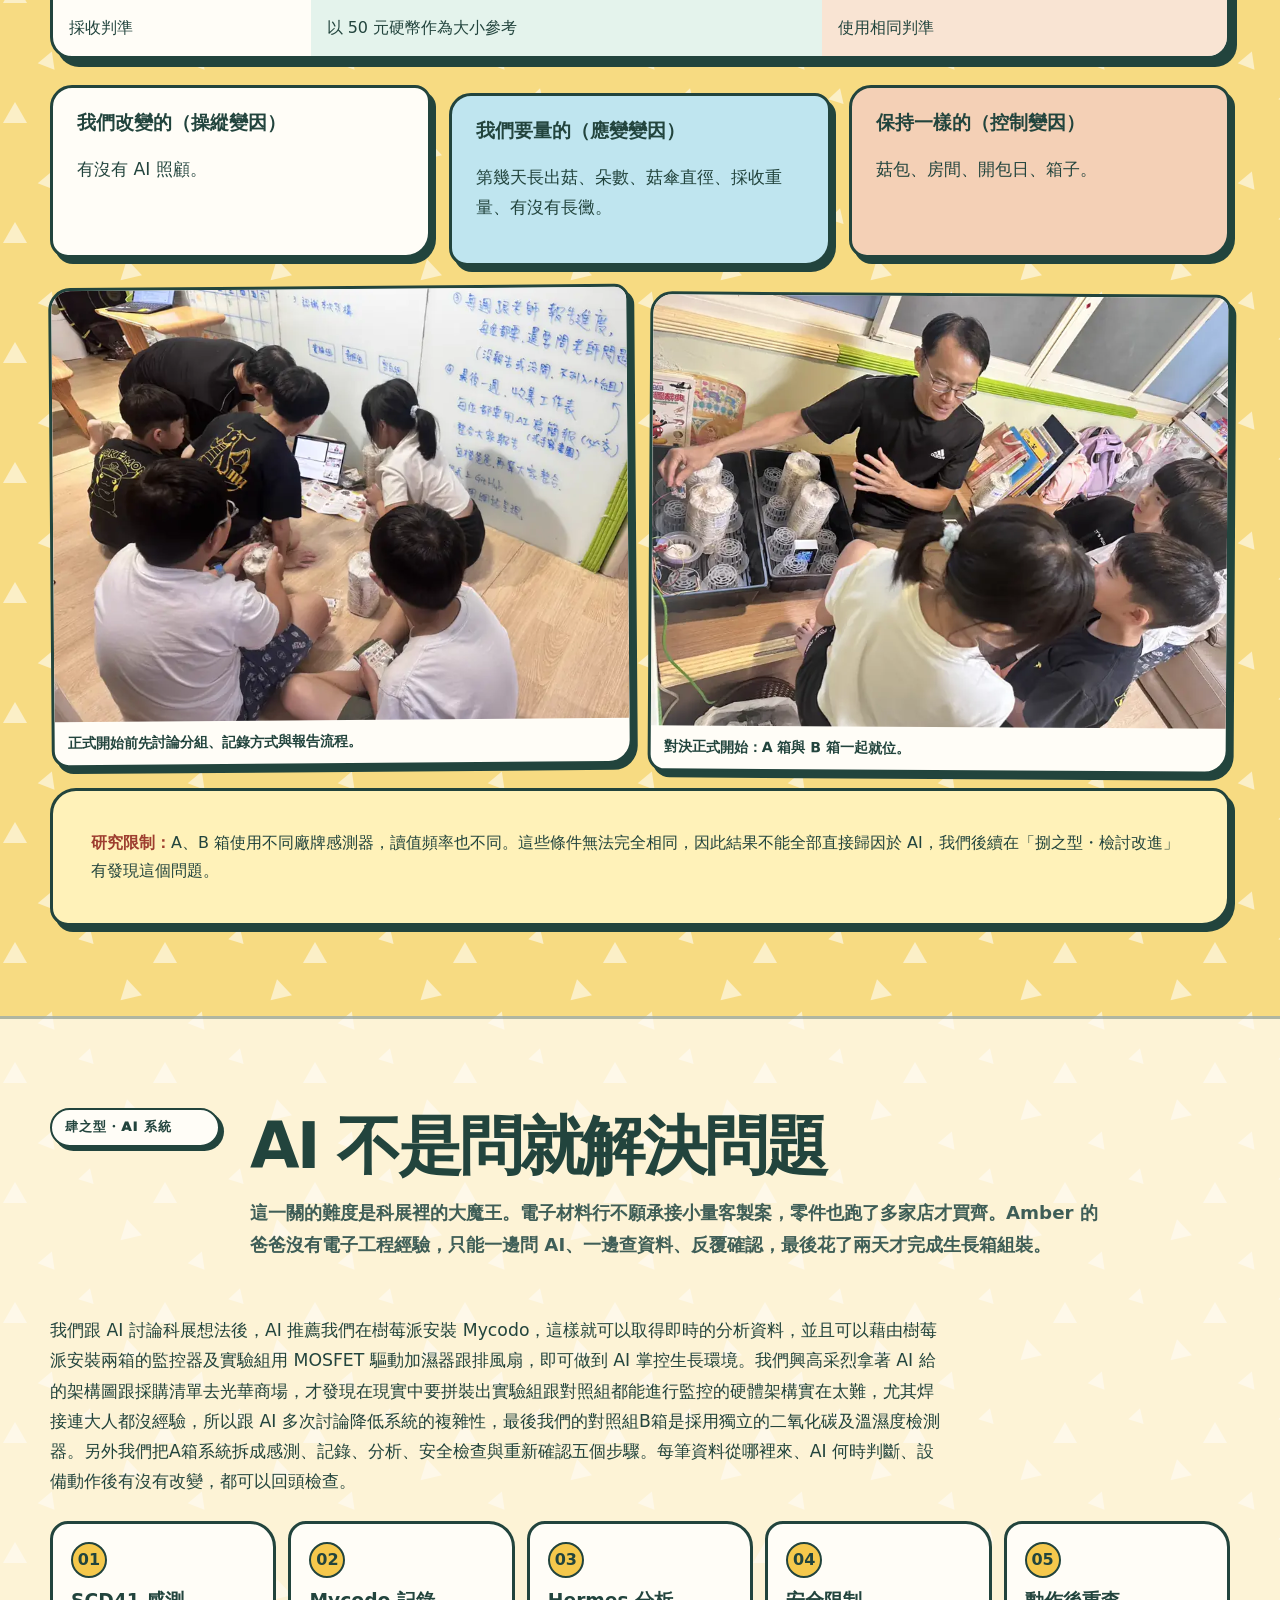
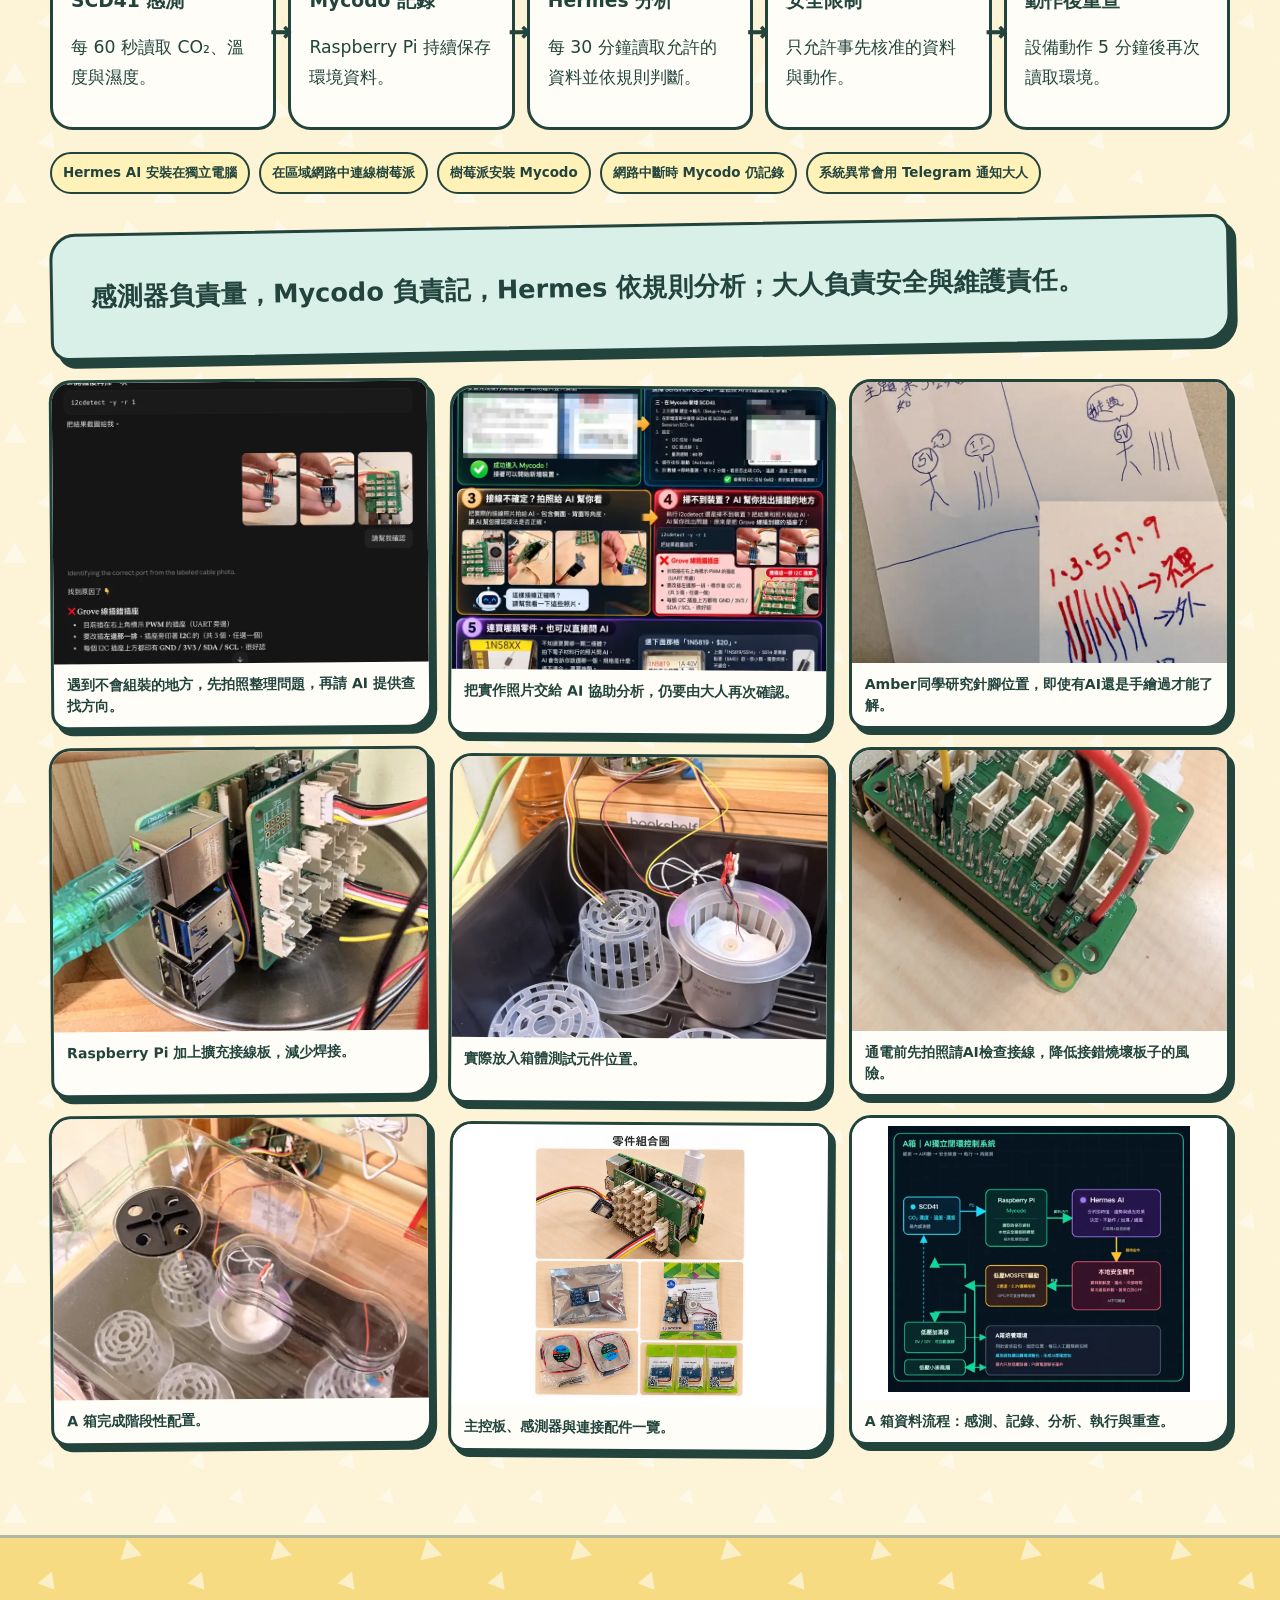
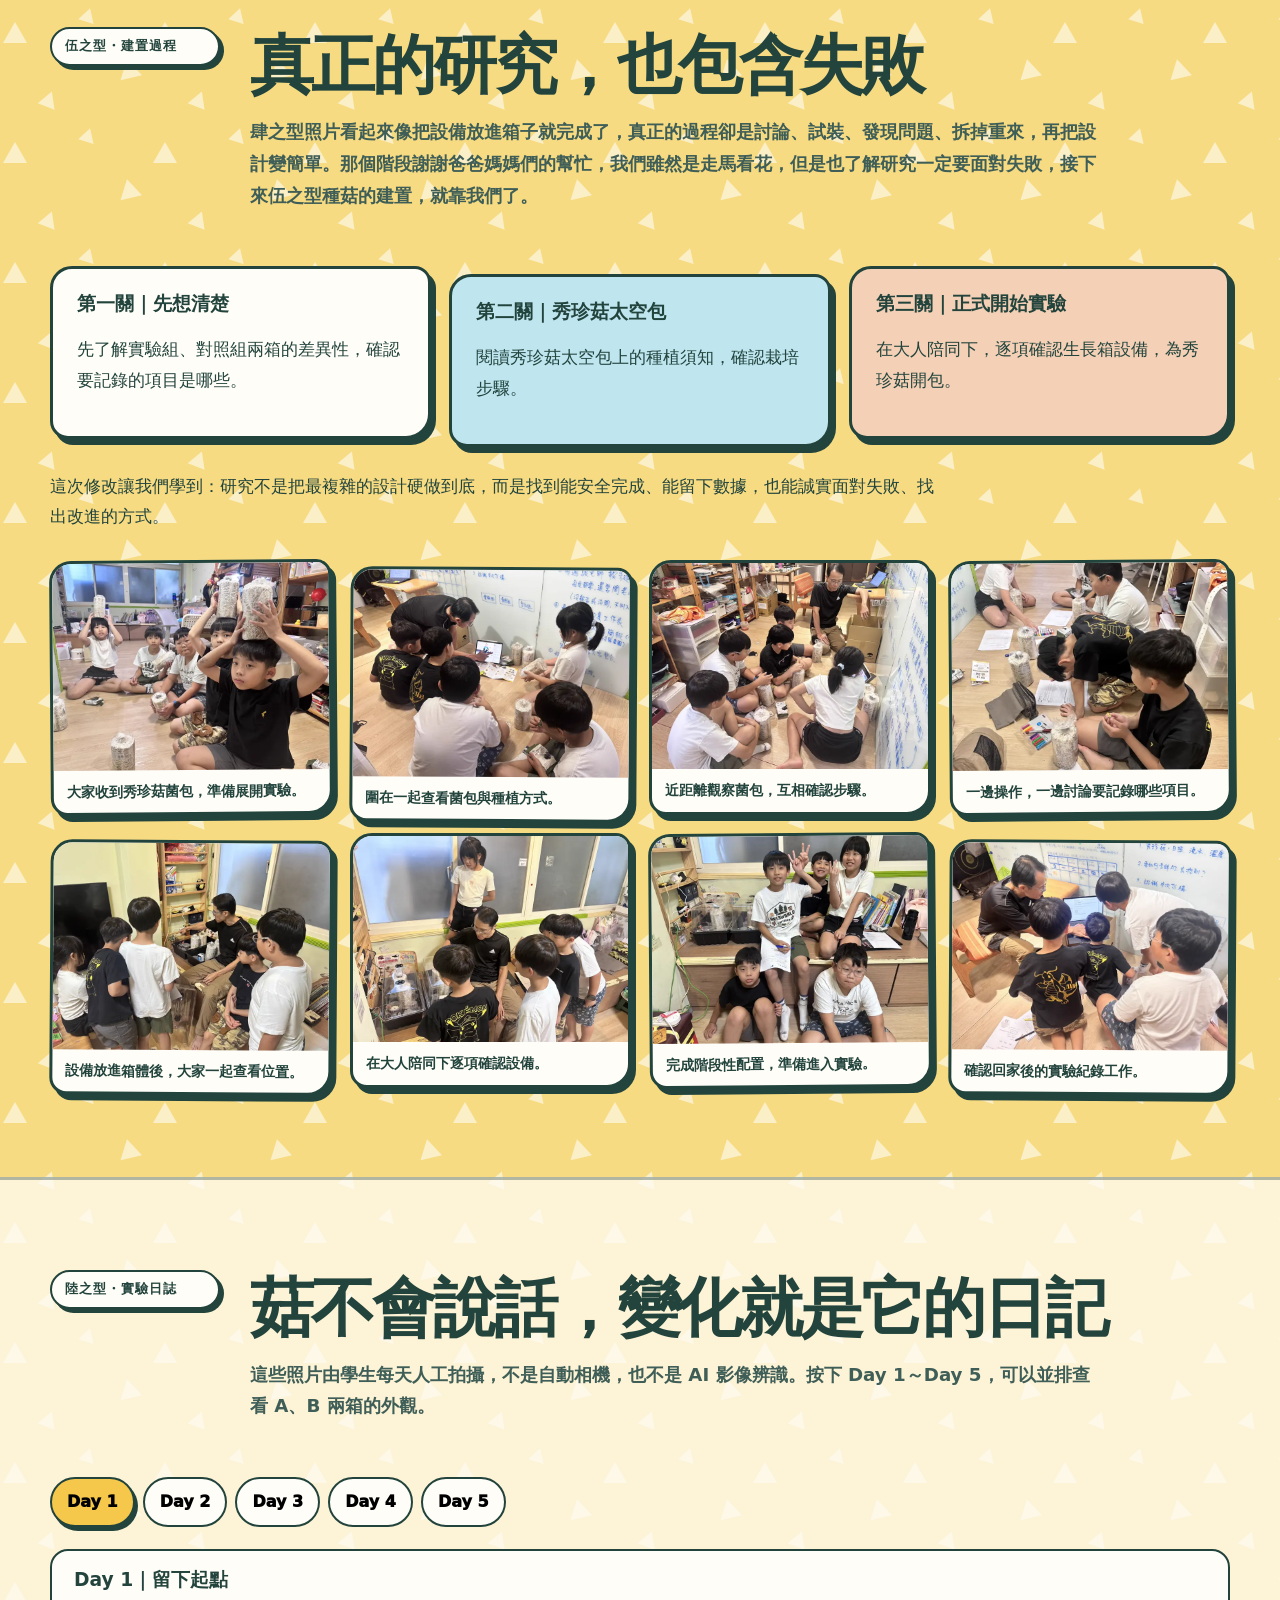
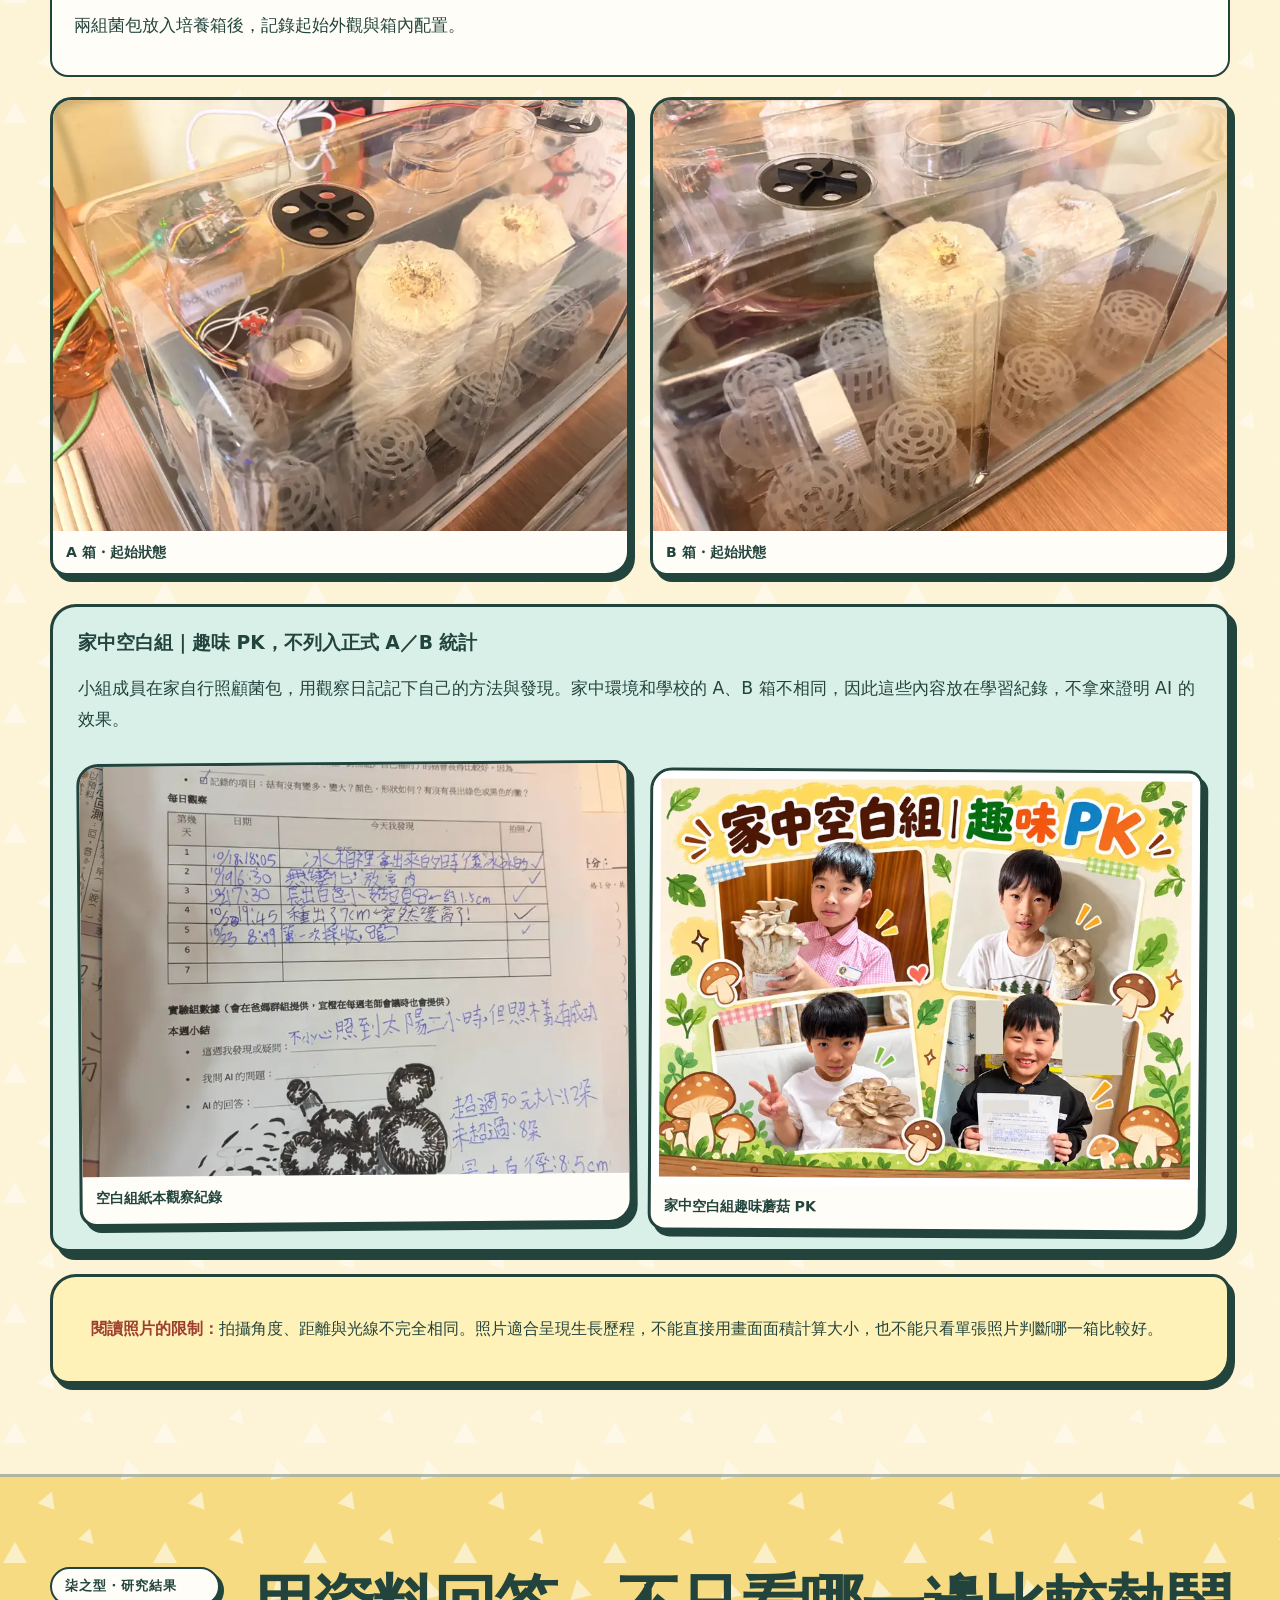
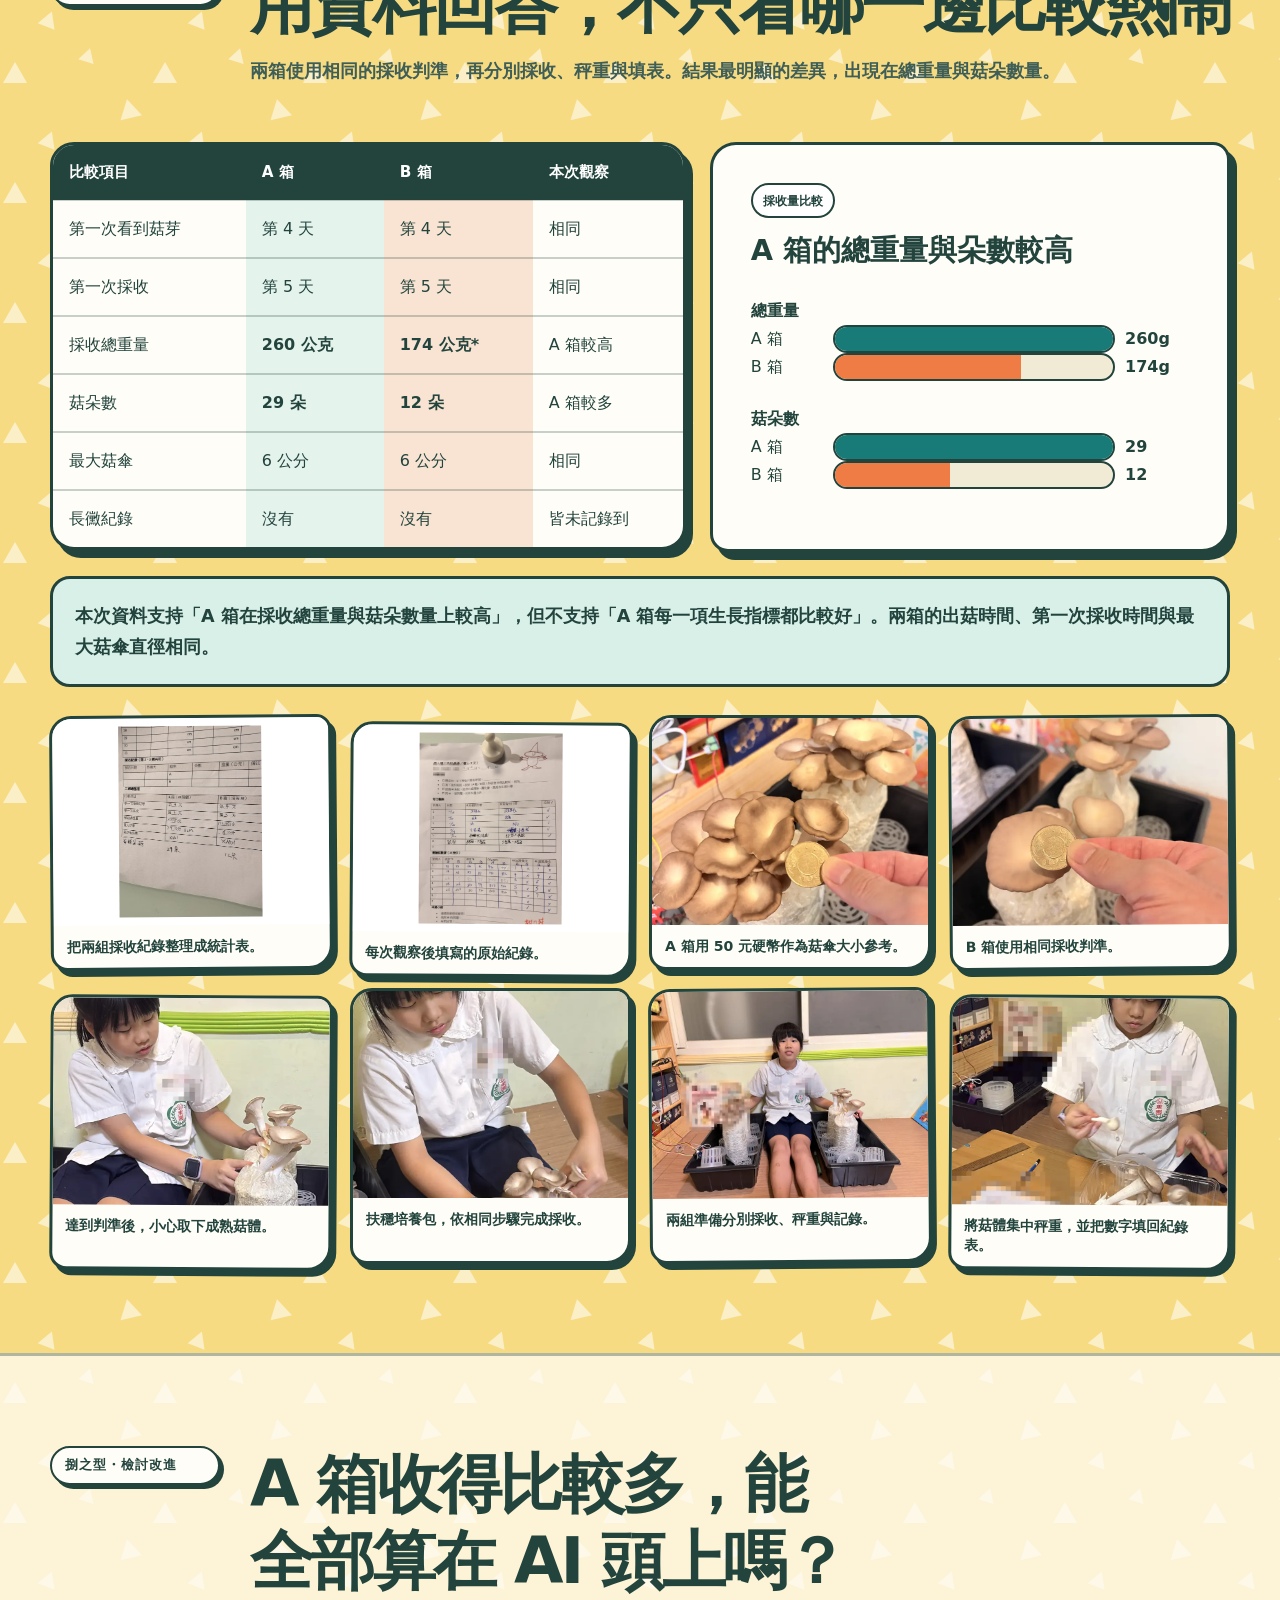
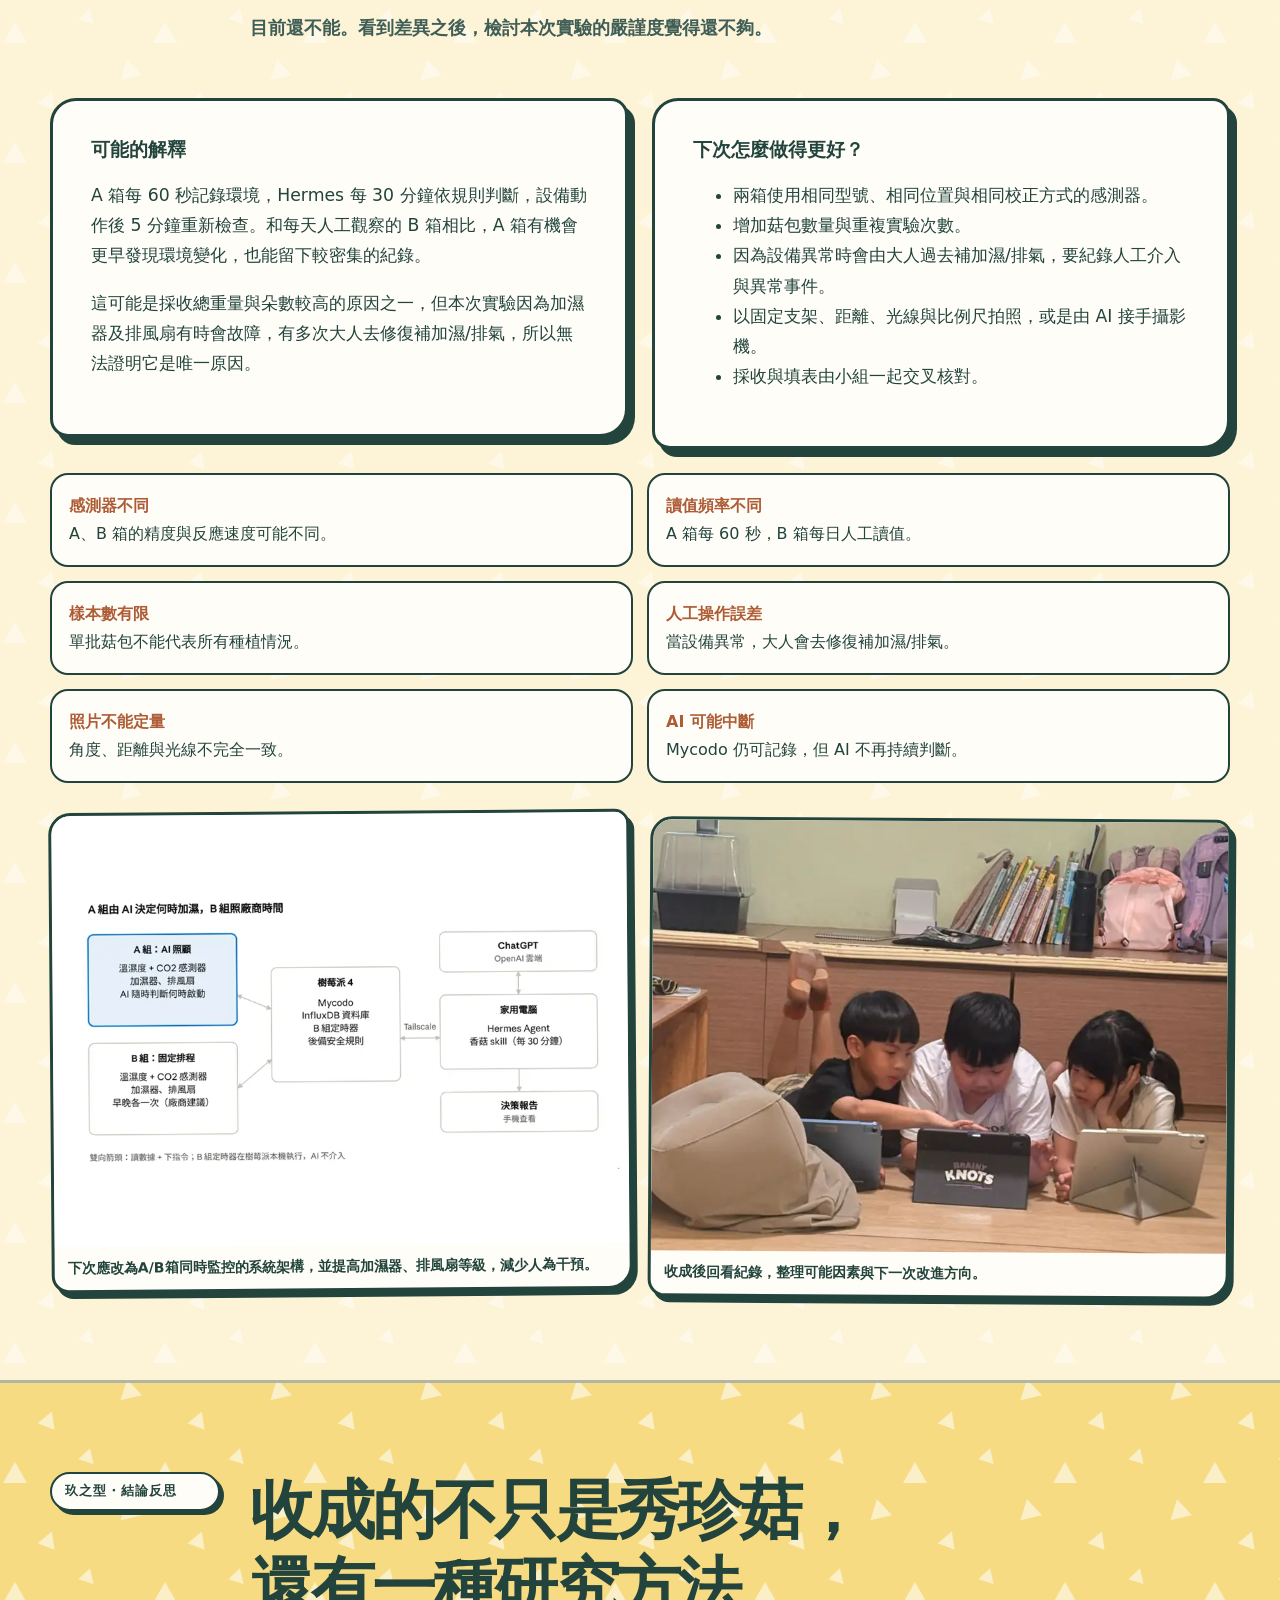
==== commit 02dcbd02: "feat: enable three non-personalized manual ad placements" ====
--- a/docs/index.html
+++ b/docs/index.html
@@ -7,10 +7,6 @@
   <meta name="theme-color" content="#f7db82">
   <link rel="icon" type="image/png" href="assets/badge.png">
   <title>AI 全集中・菇之呼吸｜東園國小科展</title>
-  <!-- Google AdSense site code｜publisher: pub-7212789726507686 -->
-  <script>
-    (()=>{let judge=false;try{judge=localStorage.getItem('mushroom-judge-mode')==='1'||new URLSearchParams(location.search).get('mode')==='judge'}catch(e){}if(!judge){const ad=document.createElement('script');ad.async=true;ad.src='https://pagead2.googlesyndication.com/pagead/js/adsbygoogle.js?client=ca-pub-7212789726507686';ad.crossOrigin='anonymous';document.head.appendChild(ad)}})();
-  </script>
   <style>
     :root{--paper:#f7db82;--paper-soft:#fff4c8;--white:#fffdf7;--ink:#22443d;--muted:#3f5e57;--teal:#197b78;--teal-soft:#d9f0e9;--brown:#ad5c36;--brown-soft:#f4d0b6;--orange:#ef7b45;--sky:#bfe5ef;--pink:#f4c2c2;--sun:#f5c84c;--danger:#9e3e2f;--border:3px solid var(--ink);--shadow:7px 8px 0 var(--ink);--radius:26px 17px 28px 18px;--max:1180px}
     *{box-sizing:border-box}html{scroll-behavior:smooth;scroll-padding-top:84px}body{margin:0;color:var(--ink);background-color:var(--paper);background-image:url("data:image/svg+xml,%3Csvg xmlns='http://www.w3.org/2000/svg' width='150' height='120' viewBox='0 0 150 120'%3E%3Cg fill='%23fff' fill-opacity='.55'%3E%3Cpath d='M15 22l12 21H3z'/%3E%3Cpath d='M88 8l8 14H80z' transform='rotate(17 88 15)'/%3E%3Cpath d='M129 59l11 19h-22z' transform='rotate(-13 129 68)'/%3E%3Cpath d='M49 91l9 16H40z' transform='rotate(21 49 99)'/%3E%3C/g%3E%3C/svg%3E");font-family:"PingFang TC","Noto Sans TC","Microsoft JhengHei",system-ui,sans-serif;line-height:1.75;overflow-x:hidden}img{display:block;max-width:100%}a{color:inherit}button,a{touch-action:manipulation}h1,h2,h3,p{margin-top:0}h1,h2,h3{line-height:1.2;text-wrap:balance}p,li{font-size:clamp(1rem,.97rem + .15vw,1.08rem)}
@@ -30,9 +26,26 @@
     @media(prefers-reduced-motion:reduce){html{scroll-behavior:auto}*{transition:none!important}}
     /* Reflection artwork keeps its natural proportions without letterboxing. */
     #reflection .gallery{align-items:start}
+    @media(min-width:981px){#reflection .gallery{grid-template-columns:repeat(3,minmax(0,1fr))}}
     #reflection .photo{align-self:start}
     #reflection .photo img{display:block;width:100%;height:auto;aspect-ratio:auto;object-fit:contain}
+
+    /* Lightweight gateway to the separate 3D research village. */
+    .village-invite{display:grid;grid-template-columns:minmax(0,1fr) minmax(0,1.1fr);gap:30px;align-items:center;margin-top:32px;background:var(--paper-soft);scroll-margin-top:100px}
+    .village-invite__copy,.village-invite__preview{min-width:0}
+    .village-invite h3{margin:16px 0;font-size:clamp(1.5rem,2.6vw,2rem);line-height:1.35}
+    .village-invite__button{gap:10px;margin-top:8px}
+    .village-invite .village-invite__hint{margin:12px 0 0;font-size:.86rem;color:var(--muted)}
+    .village-invite__preview{margin:0}
+    .village-invite__preview>a{display:block;border:2px solid var(--ink);border-radius:22px 16px 24px 18px;overflow:hidden;background:#eef3e6;box-shadow:4px 5px 0 var(--ink)}
+    .village-invite__preview>a:focus-visible{outline:4px solid var(--teal);outline-offset:6px}
+    .village-invite__preview img{display:block;width:100%;height:auto}
+    .village-invite__preview figcaption{margin-top:12px;font-size:.82rem;line-height:1.65;color:var(--muted)}
+    @media(max-width:760px){.village-invite{grid-template-columns:1fr;gap:24px}.village-invite__preview{order:-1}.village-invite__button{width:100%}.village-invite h3{font-size:1.65rem}}
+    @media print{.village-invite{gap:16px;break-inside:avoid}.village-invite__preview>a{box-shadow:none}.village-invite__hint{display:none}}
   </style>
+  <link rel="stylesheet" href="adsense.css">
+  <script defer src="adsense.js"></script>
 </head>
 <body>
   <a class="skip-link" href="#main">跳到主要內容</a>
@@ -47,7 +60,13 @@
     <section class="section alt" id="equipment"><div class="container"><header class="section-head"><div class="chapter">貳之型・設備材料</div><div><h2>種菇要靠觀察，AI 也要靠工具</h2><p class="section-intro">AI 不會憑空知道箱內狀況。感測器提供資料，Mycodo 保存紀錄，Hermes AI 依照事先設定的規則協助判斷。</p></div></header><div class="equipment-grid"><article class="equipment-card a"><span class="tag">A 箱・AI 實驗組</span><h3>密集感測與固定週期判斷</h3><ul class="checklist"><li>透明生長箱與秀珍菇菇包</li><li>SCD41 量測 CO₂、溫度與濕度</li><li>Raspberry Pi 執行 Mycodo</li><li>每 60 秒保存環境讀值</li><li>Hermes AI 每 30 分鐘判斷</li><li>AI 執行加濕/排風動作後 5 分鐘重新檢查</li></ul></article><article class="equipment-card b"><span class="tag">B 箱・人工對照組</span><h3>每天觀察與手動記錄</h3><ul class="checklist"><li>透明生長箱與秀珍菇菇包</li><li>每日使用獨立家用感測器讀值</li><li>人工記錄 CO₂、溫度與濕度</li><li>沒有 AI 與固定串聯感測器</li><li>沒有加濕器與風扇</li><li>學生每日人工拍攝生長照片</li></ul></article></div><div class="note-card"><strong>安全原則：</strong>我們參與觀察、放置材料、拍照、讀值與紀錄。鑽孔、焊接、端子接線、首次通電與任何市電設備，都由大人處理。</div><div class="gallery"><figure class="photo diagram wide"><img src="assets/previews/c02-01-800.webp" srcset="assets/previews/c02-01-800.webp 800w, assets/previews/c02-01-1200.webp 1200w" sizes="(max-width: 760px) calc(100vw - 40px), (max-width: 1100px) 45vw, 600px" data-full="assets/photos/c02-01.webp" decoding="async" alt="A 箱 AI 控制系統設計圖" loading="lazy"><figcaption>A 箱系統設計圖：感測資料由 Mycodo 保存，再交由 Hermes 依固定週期分析。</figcaption></figure><figure class="photo"><img src="assets/previews/c02-02-800.webp" srcset="assets/previews/c02-02-800.webp 800w, assets/previews/c02-02-1200.webp 1200w" sizes="(max-width: 760px) calc(100vw - 40px), (max-width: 1100px) 45vw, 600px" data-full="assets/photos/c02-02.webp" decoding="async" alt="A 箱內部設備配置" loading="lazy"><figcaption>A 箱內部：菇包旁配置感測與連接元件。</figcaption></figure><figure class="photo"><img src="assets/previews/c02-03-800.webp" srcset="assets/previews/c02-03-800.webp 800w, assets/previews/c02-03-1200.webp 1200w" sizes="(max-width: 760px) calc(100vw - 40px), (max-width: 1100px) 45vw, 600px" data-full="assets/photos/c02-03.webp" decoding="async" alt="A 箱 Raspberry Pi 與線材配置" loading="lazy"><figcaption>Raspberry Pi、擴充板與箱內元件以線材連接。</figcaption></figure><figure class="photo"><img src="assets/previews/c02-04-800.webp" srcset="assets/previews/c02-04-800.webp 800w, assets/previews/c02-04-1200.webp 1200w" sizes="(max-width: 760px) calc(100vw - 40px), (max-width: 1100px) 45vw, 600px" data-full="assets/photos/c02-04.webp" decoding="async" alt="Raspberry Pi 與擴充接線板近照" loading="lazy"><figcaption>近看 A 箱的 Raspberry Pi 樹莓派。</figcaption></figure><figure class="photo"><img src="assets/previews/c02-05-800.webp" srcset="assets/previews/c02-05-800.webp 800w, assets/previews/c02-05-1200.webp 1200w" sizes="(max-width: 760px) calc(100vw - 40px), (max-width: 1100px) 45vw, 600px" data-full="assets/photos/c02-05.webp" decoding="async" alt="A B 箱一起啟用" loading="lazy"><figcaption>A、B 兩箱就位，一起進入實驗階段。</figcaption></figure><figure class="photo"><img src="assets/previews/c02-06-800.webp" srcset="assets/previews/c02-06-800.webp 800w, assets/previews/c02-06-1200.webp 1200w" sizes="(max-width: 760px) calc(100vw - 40px), (max-width: 1100px) 45vw, 600px" data-full="assets/photos/c02-06.webp" decoding="async" alt="學生查看 B 箱獨立感測器" loading="lazy"><figcaption>B 箱以人工方式查看儀表並記錄。</figcaption></figure><figure class="photo"><img src="assets/previews/c02-07-800.webp" srcset="assets/previews/c02-07-800.webp 800w, assets/previews/c02-07-1200.webp 1200w" sizes="(max-width: 760px) calc(100vw - 40px), (max-width: 1100px) 45vw, 600px" data-full="assets/photos/c02-07.webp" decoding="async" alt="B 箱內部配置" loading="lazy"><figcaption>B 箱內部配置，由同學每天人工觀察。</figcaption></figure></div></div></section>
 
     <section class="section" id="method"><div class="container"><header class="section-head"><div class="chapter">參之型・研究方法</div><div><h2>兩個箱子，一場盡量控制條件的比較</h2><p class="section-intro">科學比較不能只看哪一邊「感覺比較多」。我們先決定哪些條件要一樣、哪一項是刻意改變的，再用相同標準採收。</p></div></header><div class="compare-wrap"><table><thead><tr><th>比較項目</th><th>A 箱：AI 實驗組</th><th>B 箱：人工對照組</th></tr></thead><tbody><tr><td>菇種</td><td class="col-a">秀珍菇</td><td class="col-b">秀珍菇</td></tr><tr><td>AI 連線</td><td class="col-a">有</td><td class="col-b">無</td></tr><tr><td>固定感測器</td><td class="col-a">SCD41</td><td class="col-b">無固定串聯感測器</td></tr><tr><td>環境記錄</td><td class="col-a">每 60 秒保存一次</td><td class="col-b">每日觀察時人工讀值</td></tr><tr><td>AI 判斷</td><td class="col-a">每 30 分鐘一次</td><td class="col-b">無</td></tr><tr><td>加濕與通風</td><td class="col-a">依 A 箱系統流程</td><td class="col-b">沒有加濕器與風扇</td></tr><tr><td>生長照片</td><td class="col-a">學生每日人工拍攝</td><td class="col-b">學生每日人工拍攝</td></tr><tr><td>採收判準</td><td class="col-a">以 50 元硬幣作為大小參考</td><td class="col-b">使用相同判準</td></tr></tbody></table></div><div class="challenge-grid"><article class="challenge"><h3>我們改變的（操縱變因）</h3><p>有沒有 AI 照顧。</p></article><article class="challenge"><h3>我們要量的（應變變因）</h3><p>第幾天長出菇、朵數、菇傘直徑、採收重量、有沒有長黴。</p></article><article class="challenge"><h3>保持一樣的（控制變因）</h3><p>菇包、房間、開包日、箱子。</p></article></div><div class="gallery two"><figure class="photo"><img src="assets/previews/c03-02-800.webp" srcset="assets/previews/c03-02-800.webp 800w, assets/previews/c03-02-1200.webp 1200w" sizes="(max-width: 760px) calc(100vw - 40px), (max-width: 1100px) 45vw, 600px" data-full="assets/photos/c03-02.webp" decoding="async" alt="團隊討論如何設計實驗" loading="lazy"><figcaption>正式開始前先討論分組、記錄方式與報告流程。</figcaption></figure><figure class="photo"><img src="assets/previews/c03-01-800.webp" srcset="assets/previews/c03-01-800.webp 800w, assets/previews/c03-01-1200.webp 1200w" sizes="(max-width: 760px) calc(100vw - 40px), (max-width: 1100px) 45vw, 600px" data-full="assets/photos/c03-01.webp" decoding="async" alt="A B 箱正式啟用" loading="lazy"><figcaption>對決正式開始：A 箱與 B 箱一起就位。</figcaption></figure></div><div class="note-card"><strong>研究限制：</strong>A、B 箱使用不同廠牌感測器，讀值頻率也不同。這些條件無法完全相同，因此結果不能全部直接歸因於 AI，我們後續在「捌之型・檢討改進」有發現這個問題。</div></div></section>
-    <div class="ad-slot">廣告版位 01｜AdSense 審核與廣告填充完成後顯示；評審模式與列印版會隱藏</div>
+    <aside class="ad-slot mushroom-ad" data-mushroom-ad="4680076950" aria-label="廣告">
+  <div class="mushroom-ad__label">廣告</div>
+  <div class="mushroom-ad__body"></div>
+  <template data-ad-template>
+    <ins class="adsbygoogle" style="display:block" data-ad-client="ca-pub-7212789726507686" data-ad-slot="4680076950" data-ad-format="auto" data-full-width-responsive="false"></ins>
+  </template>
+</aside>
 
     <section class="section alt" id="system"><div class="container"><header class="section-head"><div class="chapter">肆之型・AI 系統</div><div><h2>AI 不是問就解決問題</h2><p class="section-intro">這一關的難度是科展裡的大魔王。電子材料行不願承接小量客製案，零件也跑了多家店才買齊。Amber 的爸爸沒有電子工程經驗，只能一邊問 AI、一邊查資料、反覆確認，最後花了兩天才完成生長箱組裝。</p></div></header><p class="chapter-story">我們跟 AI 討論科展想法後，AI 推薦我們在樹莓派安裝 Mycodo，這樣就可以取得即時的分析資料，並且可以藉由樹莓派安裝兩箱的監控器及實驗組用 MOSFET 驅動加濕器跟排風扇，即可做到 AI 掌控生長環境。我們興高采烈拿著 AI 給的架構圖跟採購清單去光華商場，才發現在現實中要拼裝出實驗組跟對照組都能進行監控的硬體架構實在太難，尤其焊接連大人都沒經驗，所以跟 AI 多次討論降低系統的複雜性，最後我們的對照組B箱是採用獨立的二氧化碳及溫濕度檢測器。另外我們把A箱系統拆成感測、記錄、分析、安全檢查與重新確認五個步驟。每筆資料從哪裡來、AI 何時判斷、設備動作後有沒有改變，都可以回頭檢查。</p><div class="flow"><article class="flow-step"><b>01</b><h3>SCD41 感測</h3><p>每 60 秒讀取 CO₂、溫度與濕度。</p></article><article class="flow-step"><b>02</b><h3>Mycodo 記錄</h3><p>Raspberry Pi 持續保存環境資料。</p></article><article class="flow-step"><b>03</b><h3>Hermes 分析</h3><p>每 30 分鐘讀取允許的資料並依規則判斷。</p></article><article class="flow-step"><b>04</b><h3>安全限制</h3><p>只允許事先核准的資料與動作。</p></article><article class="flow-step"><b>05</b><h3>動作後重查</h3><p>設備動作 5 分鐘後再次讀取環境。</p></article></div><div class="safety-strip"><span>Hermes AI 安裝在獨立電腦</span><span>在區域網路中連線樹莓派</span><span>樹莓派安裝 Mycodo</span><span>網路中斷時 Mycodo 仍記錄</span><span>系統異常會用 Telegram 通知大人</span></div><div class="quote-card" style="margin-top:30px">感測器負責量，Mycodo 負責記，Hermes 依規則分析；大人負責安全與維護責任。</div><div class="gallery"><figure class="photo"><img src="assets/previews/c04-01-800.webp" srcset="assets/previews/c04-01-800.webp 800w, assets/previews/c04-01-1200.webp 1200w" sizes="(max-width: 760px) calc(100vw - 40px), (max-width: 1100px) 45vw, 600px" data-full="assets/photos/c04-01.webp" decoding="async" alt="向 AI 詢問接線問題" loading="lazy"><figcaption>遇到不會組裝的地方，先拍照整理問題，再請 AI 提供查找方向。</figcaption></figure><figure class="photo"><img src="assets/previews/c04-02-800.webp" srcset="assets/previews/c04-02-800.webp 800w, assets/previews/c04-02-1200.webp 1200w" sizes="(max-width: 760px) calc(100vw - 40px), (max-width: 1100px) 45vw, 600px" data-full="assets/photos/c04-02.webp" decoding="async" alt="AI 電子工程實作指南" loading="lazy"><figcaption>把實作照片交給 AI 協助分析，仍要由大人再次確認。</figcaption></figure><figure class="photo"><img src="assets/previews/c04-03-800.webp" srcset="assets/previews/c04-03-800.webp 800w, assets/previews/c04-03-1200.webp 1200w" sizes="(max-width: 760px) calc(100vw - 40px), (max-width: 1100px) 45vw, 600px" data-full="assets/photos/c04-03.webp" decoding="async" alt="研究接腳位置" loading="lazy"><figcaption>Amber同學研究針腳位置，即使有AI還是手繪過才能了解。</figcaption></figure><figure class="photo"><img src="assets/previews/c04-04-800.webp" srcset="assets/previews/c04-04-800.webp 800w, assets/previews/c04-04-1200.webp 1200w" sizes="(max-width: 760px) calc(100vw - 40px), (max-width: 1100px) 45vw, 600px" data-full="assets/photos/c04-04.webp" decoding="async" alt="Raspberry Pi 與擴充板" loading="lazy"><figcaption>Raspberry Pi 加上擴充接線板，減少焊接。</figcaption></figure><figure class="photo"><img src="assets/previews/c04-05-800.webp" srcset="assets/previews/c04-05-800.webp 800w, assets/previews/c04-05-1200.webp 1200w" sizes="(max-width: 760px) calc(100vw - 40px), (max-width: 1100px) 45vw, 600px" data-full="assets/photos/c04-05.webp" decoding="async" alt="Raspberry Pi 連接感測器與霧化設備" loading="lazy"><figcaption>實際放入箱體測試元件位置。</figcaption></figure><figure class="photo"><img src="assets/previews/c04-06-800.webp" srcset="assets/previews/c04-06-800.webp 800w, assets/previews/c04-06-1200.webp 1200w" sizes="(max-width: 760px) calc(100vw - 40px), (max-width: 1100px) 45vw, 600px" data-full="assets/photos/c04-06.webp" decoding="async" alt="通電前拍照檢查接線" loading="lazy"><figcaption>通電前先拍照請AI檢查接線，降低接錯燒壞板子的風險。</figcaption></figure><figure class="photo"><img src="assets/previews/c04-07-800.webp" srcset="assets/previews/c04-07-800.webp 800w, assets/previews/c04-07-1200.webp 1200w" sizes="(max-width: 760px) calc(100vw - 40px), (max-width: 1100px) 45vw, 600px" data-full="assets/photos/c04-07.webp" decoding="async" alt="A 箱實驗組完成配置" loading="lazy"><figcaption>A 箱完成階段性配置。</figcaption></figure><figure class="photo diagram"><img src="assets/previews/c04-08-800.webp" srcset="assets/previews/c04-08-800.webp 800w, assets/previews/c04-08-1200.webp 1200w" sizes="(max-width: 760px) calc(100vw - 40px), (max-width: 1100px) 45vw, 600px" data-full="assets/photos/c04-08.webp" decoding="async" alt="樹莓派電子零件組合展示" loading="lazy"><figcaption>主控板、感測器與連接配件一覽。</figcaption></figure><figure class="photo diagram"><img src="assets/previews/c04-09-800.webp" srcset="assets/previews/c04-09-800.webp 800w, assets/previews/c04-09-1200.webp 1200w" sizes="(max-width: 760px) calc(100vw - 40px), (max-width: 1100px) 45vw, 600px" data-full="assets/photos/c04-09.webp" decoding="async" alt="AI 控制流程架構圖" loading="lazy"><figcaption>A 箱資料流程：感測、記錄、分析、執行與重查。</figcaption></figure></div></div></section>
 
@@ -60,22 +79,49 @@
       <div class="day-panel" data-panel="4"><div class="day-copy"><h3>Day 4｜看見成簇菇芽</h3><p>兩箱都在第 4 天記錄到明顯的菇芽，外形比前幾天更清楚。</p></div><figure class="photo"><img src="assets/previews/c06-07-800.webp" srcset="assets/previews/c06-07-800.webp 800w, assets/previews/c06-07-1200.webp 1200w" sizes="(max-width: 760px) calc(100vw - 40px), (max-width: 1100px) 45vw, 600px" data-full="assets/photos/c06-07.webp" decoding="async" alt="Day 4 A 箱" loading="lazy"><figcaption>A 箱・出現菇芽，較多</figcaption></figure><figure class="photo"><img src="assets/previews/c06-08-800.webp" srcset="assets/previews/c06-08-800.webp 800w, assets/previews/c06-08-1200.webp 1200w" sizes="(max-width: 760px) calc(100vw - 40px), (max-width: 1100px) 45vw, 600px" data-full="assets/photos/c06-08.webp" decoding="async" alt="Day 4 B 箱" loading="lazy"><figcaption>B 箱・出現菇芽，較少</figcaption></figure></div>
       <div class="day-panel" data-panel="5"><div class="day-copy"><h3>Day 5｜菇傘展開並首次採收</h3><p>兩箱都在第 5 天第菇傘超過50元硬幣大小，達到採收標準；重量、朵數與尺寸以秤重和紀錄表為準。</p></div><figure class="photo"><img src="assets/previews/c06-09-800.webp" srcset="assets/previews/c06-09-800.webp 800w, assets/previews/c06-09-1200.webp 1200w" sizes="(max-width: 760px) calc(100vw - 40px), (max-width: 1100px) 45vw, 600px" data-full="assets/photos/c06-09.webp" decoding="async" alt="Day 5 A 箱" loading="lazy"><figcaption>A 箱・菇傘展開</figcaption></figure><figure class="photo"><img src="assets/previews/c06-10-800.webp" srcset="assets/previews/c06-10-800.webp 800w, assets/previews/c06-10-1200.webp 1200w" sizes="(max-width: 760px) calc(100vw - 40px), (max-width: 1100px) 45vw, 600px" data-full="assets/photos/c06-10.webp" decoding="async" alt="Day 5 B 箱" loading="lazy"><figcaption>B 箱・菇傘展開</figcaption></figure></div>
       <div class="blank-group"><h3>家中空白組｜趣味 PK，不列入正式 A／B 統計</h3><p>小組成員在家自行照顧菌包，用觀察日記記下自己的方法與發現。家中環境和學校的 A、B 箱不相同，因此這些內容放在學習紀錄，不拿來證明 AI 的效果。</p><div class="gallery two"><figure class="photo"><img src="assets/previews/c06-12-800.webp" srcset="assets/previews/c06-12-800.webp 800w, assets/previews/c06-12-1200.webp 1200w" sizes="(max-width: 760px) calc(100vw - 40px), (max-width: 1100px) 45vw, 600px" data-full="assets/photos/c06-12.webp" decoding="async" alt="學生家中空白組觀察紀錄二" loading="lazy"><figcaption>空白組紙本觀察紀錄</figcaption></figure><figure class="photo diagram home-pk-photo"><img src="assets/previews/c06-13-800.webp" srcset="assets/previews/c06-13-800.webp 800w, assets/previews/c06-13-1200.webp 1200w" sizes="(max-width: 760px) calc(100vw - 40px), (max-width: 1100px) 45vw, 600px" data-full="assets/photos/c06-13.webp" decoding="async" alt="家中空白組趣味蘑菇 PK" loading="lazy" style="display:block;width:100%;height:auto;aspect-ratio:auto"><figcaption>家中空白組趣味蘑菇 PK</figcaption></figure></div></div><div class="note-card"><strong>閱讀照片的限制：</strong>拍攝角度、距離與光線不完全相同。照片適合呈現生長歷程，不能直接用畫面面積計算大小，也不能只看單張照片判斷哪一箱比較好。</div></div></section>
-    <div class="ad-slot">廣告版位 02｜AdSense 審核與廣告填充完成後顯示；評審模式與列印版會隱藏</div>
+    <aside class="ad-slot mushroom-ad" data-mushroom-ad="7594014909" aria-label="廣告">
+  <div class="mushroom-ad__label">廣告</div>
+  <div class="mushroom-ad__body"></div>
+  <template data-ad-template>
+    <ins class="adsbygoogle" style="display:block" data-ad-client="ca-pub-7212789726507686" data-ad-slot="7594014909" data-ad-format="auto" data-full-width-responsive="false"></ins>
+  </template>
+</aside>
 
     <section class="section" id="results"><div class="container"><header class="section-head"><div class="chapter">柒之型・研究結果</div><div><h2>用資料回答，不只看哪一邊比較熱鬧</h2><p class="section-intro">兩箱使用相同的採收判準，再分別採收、秤重與填表。結果最明顯的差異，出現在總重量與菇朵數量。</p></div></header><div class="results-grid"><div class="result-table"><table><thead><tr><th>比較項目</th><th>A 箱</th><th>B 箱</th><th>本次觀察</th></tr></thead><tbody><tr><td>第一次看到菇芽</td><td class="col-a">第 4 天</td><td class="col-b">第 4 天</td><td>相同</td></tr><tr><td>第一次採收</td><td class="col-a">第 5 天</td><td class="col-b">第 5 天</td><td>相同</td></tr><tr><td>採收總重量</td><td class="col-a"><b>260 公克</b></td><td class="col-b"><b>174 公克*</b></td><td>A 箱較高</td></tr><tr><td>菇朵數</td><td class="col-a"><b>29 朵</b></td><td class="col-b"><b>12 朵</b></td><td>A 箱較多</td></tr><tr><td>最大菇傘</td><td class="col-a">6 公分</td><td class="col-b">6 公分</td><td>相同</td></tr><tr><td>長黴紀錄</td><td class="col-a">沒有</td><td class="col-b">沒有</td><td>皆未記錄到</td></tr></tbody></table></div><article class="result-card"><span class="tag">採收量比較</span><h3 style="font-size:1.8rem;margin-top:15px">A 箱的總重量與朵數較高</h3><div class="metric-bars"><div><b>總重量</b><div class="bar-row"><span>A 箱</span><div class="bar-track"><div class="bar-fill" style="width:100%"></div></div><b>260g</b></div><div class="bar-row"><span>B 箱</span><div class="bar-track"><div class="bar-fill b" style="width:66.9%"></div></div><b>174g</b></div></div><div><b>菇朵數</b><div class="bar-row"><span>A 箱</span><div class="bar-track"><div class="bar-fill" style="width:100%"></div></div><b>29</b></div><div class="bar-row"><span>B 箱</span><div class="bar-track"><div class="bar-fill b" style="width:41.4%"></div></div><b>12</b></div></div></div><p style="font-size:.86rem;margin-top:22px"></p></article></div><div class="result-summary">本次資料支持「A 箱在採收總重量與菇朵數量上較高」，但不支持「A 箱每一項生長指標都比較好」。兩箱的出菇時間、第一次採收時間與最大菇傘直徑相同。</div><div class="gallery four"><figure class="photo diagram"><img src="assets/previews/c07-01-800.webp" srcset="assets/previews/c07-01-800.webp 800w, assets/previews/c07-01-1200.webp 1200w" sizes="(max-width: 760px) calc(100vw - 40px), (max-width: 1100px) 45vw, 600px" data-full="assets/photos/c07-01.webp" decoding="async" alt="A B 箱採收統計表" loading="lazy"><figcaption>把兩組採收紀錄整理成統計表。</figcaption></figure><figure class="photo diagram"><img src="assets/previews/c07-02-800.webp" srcset="assets/previews/c07-02-800.webp 800w, assets/previews/c07-02-1200.webp 1200w" sizes="(max-width: 760px) calc(100vw - 40px), (max-width: 1100px) 45vw, 600px" data-full="assets/photos/c07-02.webp" decoding="async" alt="A B 箱原始觀察紀錄表" loading="lazy"><figcaption>每次觀察後填寫的原始紀錄。</figcaption></figure><figure class="photo"><img src="assets/previews/c07-03-800.webp" srcset="assets/previews/c07-03-800.webp 800w, assets/previews/c07-03-1200.webp 1200w" sizes="(max-width: 760px) calc(100vw - 40px), (max-width: 1100px) 45vw, 600px" data-full="assets/photos/c07-03.webp" decoding="async" alt="A 箱以 50 元硬幣判斷採收" loading="lazy"><figcaption>A 箱用 50 元硬幣作為菇傘大小參考。</figcaption></figure><figure class="photo"><img src="assets/previews/c07-04-800.webp" srcset="assets/previews/c07-04-800.webp 800w, assets/previews/c07-04-1200.webp 1200w" sizes="(max-width: 760px) calc(100vw - 40px), (max-width: 1100px) 45vw, 600px" data-full="assets/photos/c07-04.webp" decoding="async" alt="B 箱以 50 元硬幣判斷採收" loading="lazy"><figcaption>B 箱使用相同採收判準。</figcaption></figure><figure class="photo"><img src="assets/previews/c07-05-800.webp" srcset="assets/previews/c07-05-800.webp 800w, assets/previews/c07-05-1200.webp 1200w" sizes="(max-width: 760px) calc(100vw - 40px), (max-width: 1100px) 45vw, 600px" data-full="assets/photos/c07-05.webp" decoding="async" alt="學生採收秀珍菇一" loading="lazy"><figcaption>達到判準後，小心取下成熟菇體。</figcaption></figure><figure class="photo"><img src="assets/previews/c07-06-800.webp" srcset="assets/previews/c07-06-800.webp 800w, assets/previews/c07-06-1200.webp 1200w" sizes="(max-width: 760px) calc(100vw - 40px), (max-width: 1100px) 45vw, 600px" data-full="assets/photos/c07-06.webp" decoding="async" alt="學生採收秀珍菇二" loading="lazy"><figcaption>扶穩培養包，依相同步驟完成採收。</figcaption></figure><figure class="photo"><img src="assets/previews/c07-07-800.webp" srcset="assets/previews/c07-07-800.webp 800w, assets/previews/c07-07-1200.webp 1200w" sizes="(max-width: 760px) calc(100vw - 40px), (max-width: 1100px) 45vw, 600px" data-full="assets/photos/c07-07.webp" decoding="async" alt="A B 兩組準備採收" loading="lazy"><figcaption>兩組準備分別採收、秤重與記錄。</figcaption></figure><figure class="photo"><img src="assets/previews/c07-08-800.webp" srcset="assets/previews/c07-08-800.webp 800w, assets/previews/c07-08-1200.webp 1200w" sizes="(max-width: 760px) calc(100vw - 40px), (max-width: 1100px) 45vw, 600px" data-full="assets/photos/c07-08.webp" decoding="async" alt="使用電子秤量採收總重" loading="lazy"><figcaption>將菇體集中秤重，並把數字填回紀錄表。</figcaption></figure></div></div></section>
 
     <section class="section alt" id="discussion"><div class="container"><header class="section-head"><div class="chapter">捌之型・檢討改進</div><div><h2>A 箱收得比較多，能全部算在 AI 頭上嗎？</h2><p class="section-intro">目前還不能。看到差異之後，檢討本次實驗的嚴謹度覺得還不夠。</p></div></header><div class="split"><article class="paper-card"><h3>可能的解釋</h3><p>A 箱每 60 秒記錄環境，Hermes 每 30 分鐘依規則判斷，設備動作後 5 分鐘重新檢查。和每天人工觀察的 B 箱相比，A 箱有機會更早發現環境變化，也能留下較密集的紀錄。</p><p>這可能是採收總重量與朵數較高的原因之一，但本次實驗因為加濕器及排風扇有時會故障，有多次大人去修復補加濕/排氣，所以無法證明它是唯一原因。</p></article><article class="paper-card"><h3>下次怎麼做得更好？</h3><ul><li>兩箱使用相同型號、相同位置與相同校正方式的感測器。</li><li>增加菇包數量與重複實驗次數。</li><li>因為設備異常時會由大人過去補加濕/排氣，要紀錄人工介入與異常事件。</li><li>以固定支架、距離、光線與比例尺拍照，或是由 AI 接手攝影機。</li><li>採收與填表由小組一起交叉核對。</li></ul></article></div><div class="limits"><div class="limit"><b>感測器不同</b><br>A、B 箱的精度與反應速度可能不同。</div><div class="limit"><b>讀值頻率不同</b><br>A 箱每 60 秒，B 箱每日人工讀值。</div><div class="limit"><b>樣本數有限</b><br>單批菇包不能代表所有種植情況。</div><div class="limit"><b>人工操作誤差</b><br>當設備異常，大人會去修復補加濕/排氣。</div><div class="limit"><b>照片不能定量</b><br>角度、距離與光線不完全一致。</div><div class="limit"><b>AI 可能中斷</b><br>Mycodo 仍可記錄，但 AI 不再持續判斷。</div></div><div class="gallery two"><figure class="photo diagram"><img src="assets/previews/c08-01-800.webp" srcset="assets/previews/c08-01-800.webp 800w, assets/previews/c08-01-1200.webp 1200w" sizes="(max-width: 760px) calc(100vw - 40px), (max-width: 1100px) 45vw, 600px" data-full="assets/photos/c08-01.webp" decoding="async" alt="早期系統架構圖" loading="lazy"><figcaption>下次應改為A/B箱同時監控的系統架構，並提高加濕器、排風扇等級，減少人為干預。</figcaption></figure><figure class="photo"><img src="assets/previews/c08-02-800.webp" srcset="assets/previews/c08-02-800.webp 800w, assets/previews/c08-02-1200.webp 1200w" sizes="(max-width: 760px) calc(100vw - 40px), (max-width: 1100px) 45vw, 600px" data-full="assets/photos/c08-02.webp" decoding="async" alt="團隊收成後檢討" loading="lazy"><figcaption>收成後回看紀錄，整理可能因素與下一次改進方向。</figcaption></figure></div></div></section>
 
-    <section class="section" id="reflection"><div class="container"><header class="section-head"><div class="chapter">玖之型・結論反思</div><div><h2>收成的不只是秀珍菇，還有一種研究方法</h2><p class="section-intro">本次實驗條件下，A 箱在總重量與朵數上較高。要判斷 AI 的真正效果，還需要更多次、條件更一致的實驗。我們學會實驗必須不怕失敗、反覆詢問，還有一個研究方法在我們心中成形</p></div></header><div class="learning-grid"><article class="learning"><b>01</b><h3>先問問題</h3><p>先想清楚要回答什麼，再選工具。</p></article><article class="learning"><b>02</b><h3>資料比印象可靠</h3><p>秤重、計數、量尺寸與寫日期，才能讓別人檢查。</p></article><article class="learning"><b>03</b><h3>失敗也是資料</h3><p>A/B箱串聯方案失敗，讓我們學會縮小問題。</p></article><article class="learning"><b>04</b><h3>AI 不能代替責任</h3><p>安全、方法與結論仍要由人確認。</p></article><article class="learning"><b>05</b><h3>答案可以是再做一次</h3><p>承認還不確定，也是研究的一部分。</p></article></div><div class="quote-card" style="margin-top:34px">這次研究找到一個值得繼續驗證的現象：AI 輔助組的採收總重量與朵數較高，但需要更多次、條件更一致的實驗，才能判斷 AI 的真正效果。</div><div class="gallery four"><figure class="photo diagram tall"><img src="assets/previews/c09-01-800.webp" srcset="assets/previews/c09-01-800.webp 800w, assets/previews/c09-01-1200.webp 1200w" sizes="(max-width: 760px) calc(100vw - 40px), (max-width: 1100px) 45vw, 600px" data-full="assets/photos/c09-01.webp" decoding="async" alt="Amber 小小菇農的科展日記" loading="lazy"><figcaption>Amber｜小小菇農的科展日記</figcaption></figure><figure class="photo diagram tall"><img src="assets/previews/c09-02-800.webp" srcset="assets/previews/c09-02-800.webp 800w, assets/previews/c09-02-1200.webp 1200w" sizes="(max-width: 760px) calc(100vw - 40px), (max-width: 1100px) 45vw, 600px" data-full="assets/photos/c09-02.webp" decoding="async" alt="Frank 種菇觀察日記" loading="lazy"><figcaption>Frank｜我的種菇觀察日記</figcaption></figure><figure class="photo diagram tall"><img src="assets/previews/c09-03-800.webp" srcset="assets/previews/c09-03-800.webp 800w, assets/previews/c09-03-1200.webp 1200w" sizes="(max-width: 760px) calc(100vw - 40px), (max-width: 1100px) 45vw, 600px" data-full="assets/photos/c09-03.webp" decoding="async" alt="Ryder 菇菇成長日記" loading="lazy"><figcaption>Ryder｜從照顧到認識菇菇的成長日記</figcaption></figure><figure class="photo diagram tall"><img src="assets/previews/c09-04-800.webp" srcset="assets/previews/c09-04-800.webp 800w, assets/previews/c09-04-1200.webp 1200w" sizes="(max-width: 760px) calc(100vw - 40px), (max-width: 1100px) 45vw, 600px" data-full="assets/photos/c09-04.webp" decoding="async" alt="Woody 菇菇成長觀察" loading="lazy"><figcaption>Woody｜菇菇成長觀察</figcaption></figure><figure class="photo diagram"><img src="assets/previews/c09-05-800.webp" srcset="assets/previews/c09-05-800.webp 800w, assets/previews/c09-05-1200.webp 1200w" sizes="(max-width: 760px) calc(100vw - 40px), (max-width: 1100px) 45vw, 600px" data-full="assets/photos/c09-05.webp" decoding="async" alt="Cherub｜種菇觀察" loading="lazy"><figcaption>Cherub｜種菇觀察</figcaption></figure></div></div></section>
-    <div class="ad-slot">廣告版位 03｜AdSense 審核與廣告填充完成後顯示；評審模式與列印版會隱藏</div>
+    <section class="section" id="reflection"><div class="container"><header class="section-head"><div class="chapter">玖之型・結論反思</div><div><h2>收成的不只是秀珍菇，還有一種研究方法</h2><p class="section-intro">本次實驗條件下，A 箱在總重量與朵數上較高。要判斷 AI 的真正效果，還需要更多次、條件更一致的實驗。我們學會實驗必須不怕失敗、反覆詢問，還有一個研究方法在我們心中成形</p></div></header><div class="learning-grid"><article class="learning"><b>01</b><h3>先問問題</h3><p>先想清楚要回答什麼，再選工具。</p></article><article class="learning"><b>02</b><h3>資料比印象可靠</h3><p>秤重、計數、量尺寸與寫日期，才能讓別人檢查。</p></article><article class="learning"><b>03</b><h3>失敗也是資料</h3><p>A/B箱串聯方案失敗，讓我們學會縮小問題。</p></article><article class="learning"><b>04</b><h3>AI 不能代替責任</h3><p>安全、方法與結論仍要由人確認。</p></article><article class="learning"><b>05</b><h3>答案可以是再做一次</h3><p>承認還不確定，也是研究的一部分。</p></article></div><div class="quote-card" style="margin-top:34px">這次研究找到一個值得繼續驗證的現象：AI 輔助組的採收總重量與朵數較高，但需要更多次、條件更一致的實驗，才能判斷 AI 的真正效果。</div><div class="gallery four"><figure class="photo diagram tall"><img src="assets/previews/c09-01-800.webp" srcset="assets/previews/c09-01-800.webp 800w, assets/previews/c09-01-1200.webp 1200w" sizes="(max-width: 760px) calc(100vw - 40px), (max-width: 1100px) 45vw, 600px" data-full="assets/photos/c09-01.webp" decoding="async" alt="Amber 小小菇農的科展日記" loading="lazy"><figcaption>Amber｜小小菇農的科展日記</figcaption></figure><figure class="photo diagram tall"><img src="assets/previews/c09-02-800.webp" srcset="assets/previews/c09-02-800.webp 800w, assets/previews/c09-02-1200.webp 1200w" sizes="(max-width: 760px) calc(100vw - 40px), (max-width: 1100px) 45vw, 600px" data-full="assets/photos/c09-02.webp" decoding="async" alt="Frank 種菇觀察日記" loading="lazy"><figcaption>Frank｜我的種菇觀察日記</figcaption></figure><figure class="photo diagram tall"><img src="assets/previews/c09-03-800.webp" srcset="assets/previews/c09-03-800.webp 800w, assets/previews/c09-03-1200.webp 1200w" sizes="(max-width: 760px) calc(100vw - 40px), (max-width: 1100px) 45vw, 600px" data-full="assets/photos/c09-03.webp" decoding="async" alt="Ryder 菇菇成長日記" loading="lazy"><figcaption>Ryder｜從照顧到認識菇菇的成長日記</figcaption></figure><figure class="photo diagram tall"><img src="assets/previews/c09-04-800.webp" srcset="assets/previews/c09-04-800.webp 800w, assets/previews/c09-04-1200.webp 1200w" sizes="(max-width: 760px) calc(100vw - 40px), (max-width: 1100px) 45vw, 600px" data-full="assets/photos/c09-04.webp" decoding="async" alt="Woody 菇菇成長觀察" loading="lazy"><figcaption>Woody｜菇菇成長觀察</figcaption></figure><figure class="photo diagram"><img src="assets/previews/c09-05-800.webp" srcset="assets/previews/c09-05-800.webp 800w, assets/previews/c09-05-1200.webp 1200w" sizes="(max-width: 760px) calc(100vw - 40px), (max-width: 1100px) 45vw, 600px" data-full="assets/photos/c09-05.webp" decoding="async" alt="Cherub｜種菇觀察" loading="lazy"><figcaption>Cherub｜種菇觀察</figcaption></figure><figure class="photo diagram" id="groupResearchNotes"><img src="assets/previews/c09-06-800.webp?v=frank-v2" srcset="assets/previews/c09-06-800.webp?v=frank-v2 800w, assets/previews/c09-06-1200.webp?v=frank-v2 1200w" sizes="(max-width: 760px) calc(100vw - 40px), (max-width: 1100px) 45vw, 600px" data-full="assets/photos/c09-06.webp?v=frank-v2" width="1600" height="1200" decoding="async" alt="Frank 實驗過程筆記" loading="lazy"><figcaption>Frank 實驗過程筆記</figcaption></figure></div></div></section>
+    <aside class="ad-slot mushroom-ad" data-mushroom-ad="6492511219" aria-label="廣告">
+  <div class="mushroom-ad__label">廣告</div>
+  <div class="mushroom-ad__body"></div>
+  <template data-ad-template>
+    <ins class="adsbygoogle" style="display:block" data-ad-client="ca-pub-7212789726507686" data-ad-slot="6492511219" data-ad-format="auto" data-full-width-responsive="false"></ins>
+  </template>
+</aside>
 
-    <section class="section alt" id="team"><div class="container"><header class="section-head"><div class="chapter">10・AI 種菇隊</div><div><h2>一個人的好奇，變成大家的科展</h2><p class="section-intro">有人細心觀察，有人整理紀錄，有人動手操作，也有人負責提問與討論。大家一起把每天的變化變成可以檢查的資料。我們是 AI 種菇隊，謝謝張雅晴老師的帶領，讓我們體驗一次有趣的科學冒險。</p></div></header><div class="member-grid"><article class="member"><img src="assets/previews/c10-01-800.webp" srcset="assets/previews/c10-01-800.webp 800w, assets/previews/c10-01-1200.webp 1200w" sizes="(max-width: 760px) calc(100vw - 40px), (max-width: 1100px) 45vw, 600px" data-full="assets/photos/c10-01.webp" decoding="async" alt="成員 Amber" loading="lazy"><div><h3>Amber</h3><p>用觀察累積細節，把看見的變化整理成作品與紀錄。</p></div></article><article class="member"><img src="assets/previews/c10-02-800.webp" srcset="assets/previews/c10-02-800.webp 800w, assets/previews/c10-02-1200.webp 1200w" sizes="(max-width: 760px) calc(100vw - 40px), (max-width: 1100px) 45vw, 600px" data-full="assets/photos/c10-02.webp" decoding="async" alt="成員 Cherub" loading="lazy"><div><h3>Cherub</h3><p>從光影與明暗練習細看，也把耐心帶進每一次觀察。</p></div></article><article class="member"><img src="assets/previews/c10-03-800.webp" srcset="assets/previews/c10-03-800.webp 800w, assets/previews/c10-03-1200.webp 1200w" sizes="(max-width: 760px) calc(100vw - 40px), (max-width: 1100px) 45vw, 600px" data-full="assets/photos/c10-03.webp" decoding="async" alt="成員 Frank" loading="lazy"><div><h3>Frank</h3><p>用好奇心保存每天的發現，從實物中提出新的問題。</p></div></article><article class="member"><img src="assets/previews/c10-04-800.webp" srcset="assets/previews/c10-04-800.webp 800w, assets/previews/c10-04-1200.webp 1200w" sizes="(max-width: 760px) calc(100vw - 40px), (max-width: 1100px) 45vw, 600px" data-full="assets/photos/c10-04.webp" decoding="async" alt="成員 Ryder" loading="lazy"><div><h3>Ryder</h3><p>把仔細觀察到的形狀與變化，一步一步留在紀錄裡。</p></div></article><article class="member"><img src="assets/previews/c10-06-800.webp" srcset="assets/previews/c10-06-800.webp 800w, assets/previews/c10-06-1200.webp 1200w" sizes="(max-width: 760px) calc(100vw - 40px), (max-width: 1100px) 45vw, 600px" data-full="assets/photos/c10-06.webp" decoding="async" alt="成員 Woody" loading="lazy"><div><h3>Woody</h3><p>把耐心放進每一次任務，和夥伴一起完成團隊工作。</p></div></article><article class="member"><img src="assets/previews/c10-05-800.webp" srcset="assets/previews/c10-05-800.webp 800w, assets/previews/c10-05-1200.webp 1200w" sizes="(max-width: 760px) calc(100vw - 40px), (max-width: 1100px) 45vw, 600px" data-full="assets/photos/c10-05.webp" decoding="async" alt="指導老師張雅晴" loading="lazy"><div><h3>指導老師・張雅晴</h3><p>陪孩子主動提問、動手驗證，也在合作中練習責任感。</p></div></article></div><article class="paper-card" style="margin-top:32px"><h3>謝謝一路上幫忙的人</h3><p>謝謝指導老師陪我們把「想試試看」變成可以執行的步驟，也謝謝家長協助材料、交通、拍照與安全確認。謝謝提供菌包、設備與技術資料的協助者，也謝謝每一位願意觀察、填表、採收和檢討的夥伴。</p><p>最後，謝謝這些秀珍菇。它們沒有照著計劃長，卻讓我們真的學會怎麼做研究。</p></article><article class="paper-card science-video" style="margin-top:32px" aria-labelledby="scienceVideoTitle"><span class="tag">科展影片</span><h3 id="scienceVideoTitle" style="margin-top:12px">跟著 AI 種菇隊，回看這場科學冒險</h3><p>從裝備、每日觀察到採收結果，一起看看我們怎麼提問、動手實驗，並從紀錄中學習。</p><div style="position:relative;aspect-ratio:16/9;overflow:hidden;border-radius:16px;background:#172d29;margin-top:20px"><iframe src="https://www.youtube-nocookie.com/embed/N6y3WyGN830" title="AI 全集中・菇之呼吸｜東園國小 401 科展影片" loading="lazy" allow="accelerometer; autoplay; clipboard-write; encrypted-media; gyroscope; picture-in-picture; web-share" referrerpolicy="strict-origin-when-cross-origin" allowfullscreen style="position:absolute;inset:0;width:100%;height:100%;border:0"></iframe></div><p style="margin-top:14px"><a href="https://youtu.be/N6y3WyGN830" target="_blank" rel="noopener noreferrer">在 YouTube 開啟影片 ↗</a></p></article></div></section>
+    <section class="section alt" id="team"><div class="container"><header class="section-head"><div class="chapter">10・AI 種菇隊</div><div><h2>一個人的好奇，變成大家的科展</h2><p class="section-intro">有人細心觀察，有人整理紀錄，有人動手操作，也有人負責提問與討論。大家一起把每天的變化變成可以檢查的資料。我們是 AI 種菇隊，謝謝張雅晴老師的帶領，讓我們體驗一次有趣的科學冒險。</p></div></header><div class="member-grid"><article class="member"><img src="assets/previews/c10-01-800.webp" srcset="assets/previews/c10-01-800.webp 800w, assets/previews/c10-01-1200.webp 1200w" sizes="(max-width: 760px) calc(100vw - 40px), (max-width: 1100px) 45vw, 600px" data-full="assets/photos/c10-01.webp" decoding="async" alt="成員 Amber" loading="lazy"><div><h3>Amber</h3><p>用觀察累積細節，把看見的變化整理成作品與紀錄。</p></div></article><article class="member"><img src="assets/previews/c10-02-800.webp" srcset="assets/previews/c10-02-800.webp 800w, assets/previews/c10-02-1200.webp 1200w" sizes="(max-width: 760px) calc(100vw - 40px), (max-width: 1100px) 45vw, 600px" data-full="assets/photos/c10-02.webp" decoding="async" alt="成員 Cherub" loading="lazy"><div><h3>Cherub</h3><p>從光影與明暗練習細看，也把耐心帶進每一次觀察。</p></div></article><article class="member"><img src="assets/previews/c10-03-800.webp" srcset="assets/previews/c10-03-800.webp 800w, assets/previews/c10-03-1200.webp 1200w" sizes="(max-width: 760px) calc(100vw - 40px), (max-width: 1100px) 45vw, 600px" data-full="assets/photos/c10-03.webp" decoding="async" alt="成員 Frank" loading="lazy"><div><h3>Frank</h3><p>用好奇心保存每天的發現，從實物中提出新的問題。</p></div></article><article class="member"><img src="assets/previews/c10-04-800.webp" srcset="assets/previews/c10-04-800.webp 800w, assets/previews/c10-04-1200.webp 1200w" sizes="(max-width: 760px) calc(100vw - 40px), (max-width: 1100px) 45vw, 600px" data-full="assets/photos/c10-04.webp" decoding="async" alt="成員 Ryder" loading="lazy"><div><h3>Ryder</h3><p>把仔細觀察到的形狀與變化，一步一步留在紀錄裡。</p></div></article><article class="member"><img src="assets/previews/c10-06-800.webp" srcset="assets/previews/c10-06-800.webp 800w, assets/previews/c10-06-1200.webp 1200w" sizes="(max-width: 760px) calc(100vw - 40px), (max-width: 1100px) 45vw, 600px" data-full="assets/photos/c10-06.webp" decoding="async" alt="成員 Woody" loading="lazy"><div><h3>Woody</h3><p>把耐心放進每一次任務，和夥伴一起完成團隊工作。</p></div></article><article class="member"><img src="assets/previews/c10-05-800.webp" srcset="assets/previews/c10-05-800.webp 800w, assets/previews/c10-05-1200.webp 1200w" sizes="(max-width: 760px) calc(100vw - 40px), (max-width: 1100px) 45vw, 600px" data-full="assets/photos/c10-05.webp" decoding="async" alt="指導老師張雅晴" loading="lazy"><div><h3>指導老師・張雅晴</h3><p>陪孩子主動提問、動手驗證，也在合作中練習責任感。</p></div></article></div><article class="paper-card" style="margin-top:32px"><h3>謝謝一路上幫忙的人</h3><p>謝謝指導老師陪我們把「想試試看」變成可以執行的步驟，也謝謝家長協助材料、交通、拍照與安全確認。謝謝提供菌包、設備與技術資料的協助者，也謝謝每一位願意觀察、填表、採收和檢討的夥伴。</p><p>最後，謝謝這些秀珍菇。它們沒有照著計劃長，卻讓我們真的學會怎麼做研究。</p></article><article class="paper-card science-video" style="margin-top:32px" aria-labelledby="scienceVideoTitle"><span class="tag">科展影片</span><h3 id="scienceVideoTitle" style="margin-top:12px">跟著 AI 種菇隊，回看這場科學冒險</h3><p>從裝備、每日觀察到採收結果，一起看看我們怎麼提問、動手實驗，並從紀錄中學習。</p><div style="position:relative;aspect-ratio:16/9;overflow:hidden;border-radius:16px;background:#172d29;margin-top:20px"><iframe src="https://www.youtube-nocookie.com/embed/N6y3WyGN830" title="AI 全集中・菇之呼吸｜東園國小 401 科展影片" loading="lazy" allow="accelerometer; autoplay; clipboard-write; encrypted-media; gyroscope; picture-in-picture; web-share" referrerpolicy="strict-origin-when-cross-origin" allowfullscreen style="position:absolute;inset:0;width:100%;height:100%;border:0"></iframe></div><p style="margin-top:14px"><a href="https://youtu.be/N6y3WyGN830" target="_blank" rel="noopener noreferrer">在 YouTube 開啟影片 ↗</a></p></article><article class="paper-card village-invite" id="mushroomVillage" aria-labelledby="mushroomVillageTitle">
+  <div class="village-invite__copy">
+    <span class="tag">延伸探索・3D 香菇村</span>
+    <h3 id="mushroomVillageTitle">看完科展，走進香菇村</h3>
+    <p>讓 AI 香菇帶你走進由十座研究小島組成的香菇村，從研究動機、設備與方法，一路回看觀察紀錄、採收結果與我們的反思。</p>
+    <p>轉動視角、點選菇屋，掀開屋頂看看研究工具和小菇民；也可以用探索清單閱讀，留下自己的想法。</p>
+    <a class="btn btn-primary village-invite__button" href="https://amber517520.github.io/amber-island/" target="_blank" rel="noopener noreferrer">前往香菇村探索 <span aria-hidden="true">↗</span></a>
+    <p class="village-invite__hint">另開分頁，保留目前科展頁面</p>
+  </div>
+  <figure class="village-invite__preview">
+    <a href="https://amber517520.github.io/amber-island/" target="_blank" rel="noopener noreferrer" aria-label="另開分頁探索香菇村 3D 研究群島">
+      <img src="assets/previews/village-preview-640.webp" srcset="assets/previews/village-preview-640.webp 640w, assets/previews/village-preview-940.webp 940w" sizes="(max-width: 760px) calc(100vw - 84px), (max-width: 1100px) 45vw, 560px" width="940" height="600" alt="香菇村的 3D 群島全景，研究菇屋由木橋串連" loading="lazy" decoding="async">
+    </a>
+    <figcaption>菇屋與菇民為學習情境示意，研究數據以本頁紀錄為準。</figcaption>
+  </figure>
+</article></div></section>
 
     <section class="section" id="skill"><div class="container"><header class="section-head"><div class="chapter">秘籍卷軸・開源分享</div><div><h2>把經驗整理成別人也能檢查的工具</h2><p class="section-intro">我們把資料讀取、格式檢查、安全限制與測試整理成 Hermes AI Skill，放在 GitHub 儲存庫中。</p></div></header><article class="skill-card"><img src="assets/badge.png" alt="AI 智慧菇園徽章"><div><h3>mycodo-hermes-skill-scd41</h3><p>公開版本可以用任何 AI 讀取我們的做法，它是唯讀／dry-run 展示版，不會直接控制現場硬體，也不含 API Key、Wi-Fi 密碼或私人 IP。</p></div><a class="btn btn-secondary" href="https://github.com/amber517520/mycodo-hermes-skill-scd41" target="_blank" rel="noopener">查看 GitHub</a></article><div class="equipment-grid" style="margin-top:28px"><article class="equipment-card a"><h3>可以展示</h3><ul><li>重播已保存的 Mycodo 報告</li><li>檢查資料過期、缺少與格式錯誤</li><li>驗證 CO₂、溫度與濕度讀值</li><li>使用離線資料測試判斷流程</li><li>產生受限制的建議與稽核紀錄</li></ul></article><article class="equipment-card b"><h3>刻意不能做</h3><ul><li>不能執行任意 Shell 或 SSH</li><li>不能用 <code>--execute</code> 控制硬體</li><li>不能自行修改安全上限</li><li>不能把測試數字冒充實驗結果</li><li>不能讓 B 箱接受 AI 遠端控制</li></ul></article></div></div></section>
 
     <section class="section alt" id="references"><div class="container"><header class="section-head"><div class="chapter">參考資料</div><div><h2>資料從哪裡來？</h2></div></header><ol class="references"><li><a href="https://sensirion.com/media/documents/48C4B7FB/64C134E7/Sensirion_SCD4x_Datasheet.pdf" target="_blank" rel="noopener">Sensirion SCD4x Data Sheet</a>：SCD41 的量測規格。</li><li><a href="https://kizniche.github.io/Mycodo/" target="_blank" rel="noopener">Mycodo 官方文件</a>。</li><li><a href="https://github.com/kizniche/Mycodo" target="_blank" rel="noopener">Mycodo 官方 GitHub 儲存庫</a>。</li><li><a href="https://hermes-agent.nousresearch.com/docs" target="_blank" rel="noopener">Hermes Agent 官方文件</a>。</li><li><a href="https://github.com/NousResearch/hermes-agent" target="_blank" rel="noopener">Nous Research／Hermes Agent GitHub</a>。</li><li>本研究的學生紙本觀察紀錄、採收統計表、每日照片與團隊討論紀錄。</li><li><a href="https://github.com/amber517520/mycodo-hermes-skill-scd41" target="_blank" rel="noopener">本研究的 Hermes Skill 與安全測試紀錄</a>。</li></ol></div></section>
   </main>
-  <footer><div class="container"><div class="footer-inner"><div><img src="assets/badge.png" alt="" width="80" height="80"><h3>AI 全集中・菇之呼吸</h3><p>115年・東園國小科學展覽</p></div><p class="disclaimer">本網站的招式名稱靈感來自《鬼滅之刃》，網站內容、研究與插圖均由本組自行完成；本網站與原作品及權利人無關。<br><a href="privacy.html" style="color:#fff">隱私權與廣告說明</a></p></div></div></footer>
+  <footer><div class="container"><div class="footer-inner"><div><img src="assets/badge.png" alt="" width="80" height="80"><h3>AI 全集中・菇之呼吸</h3><p>115年・東園國小科學展覽</p></div><p class="disclaimer">本網站的招式名稱靈感來自《鬼滅之刃》，網站內容、研究與插圖均由本組自行完成；本網站與原作品及權利人無關。<br><a href="privacy.html" style="color:#fff">隱私權與廣告說明</a><span class="privacy-controls" id="privacyControls" hidden><br><button id="privacyChoices" type="button" style="border:0;background:none;color:inherit;font:inherit;text-decoration:underline;padding:0;cursor:pointer">隱私與 Cookie 選擇</button><span id="privacyChoicesStatus" role="status" style="display:block;font-size:.82rem"></span></span></p></div></div></footer>
   <button class="back-top" id="backTop" type="button" aria-label="回到頁首">↑</button>
   <div class="lightbox" id="lightbox" role="dialog" aria-modal="true" aria-label="照片放大預覽"><button class="lightbox-close" id="lightboxClose" type="button" aria-label="關閉">×</button><div><img id="lightboxImage" alt=""><p id="lightboxCaption"></p></div></div>
   <script>
--- a/docs/adsense.css
+++ b/docs/adsense.css
@@ -0,0 +1,80 @@
+/* Load AFTER the existing site's style block. Scoped to manual-ad wrappers only. */
+/* Privacy entrypoint follows the same presentation exclusions as ads. */
+.privacy-controls[hidden], .judge-mode .privacy-controls { display:none!important; }
+@media print { .privacy-controls { display:none!important; } }
+
+.ad-slot.mushroom-ad {
+  display: block;
+  box-sizing: border-box;
+  position: relative;
+  float: none;
+  clear: both;
+  /* Separate from research/photos by >=48px; prevent collapsing margins. */
+  margin: 56px auto;
+  padding: 48px 0;
+  width: calc(100% - 160px);
+  max-width: 970px;
+  min-height: 448px;
+  border: 0;
+  border-top: 1px solid #c7cbc7;
+  border-bottom: 1px solid #c7cbc7;
+  border-radius: 0;
+  box-shadow: none;
+  background: #fffdf7;
+  color: #59645f;
+  text-align: center;
+  transform: none;
+  isolation: isolate;
+  /* No overlay, clipping, pointer-events tricks, or placement on content. */
+}
+.ad-slot.mushroom-ad .mushroom-ad__label {
+  display: block;
+  margin: 0 0 12px;
+  padding: 0;
+  font-size: 12px;
+  font-weight: 400;
+  line-height: 18px;
+  letter-spacing: 0;
+  color: #59645f;
+}
+.ad-slot.mushroom-ad .mushroom-ad__body {
+  display: block;
+  box-sizing: border-box;
+  width: 100%;
+  min-height: 320px;
+  margin: 0;
+  padding: 0;
+}
+.ad-slot.mushroom-ad ins.adsbygoogle {
+  display: block;
+  width: 100%;
+  min-height: 320px;
+  text-decoration: none;
+}
+/* Do not collapse reserved space on no-fill or script failure. */
+html[data-mushroom-ads-disabled] .ad-slot.mushroom-ad,
+html[data-mushroom-ads-printing="1"] .ad-slot.mushroom-ad,
+body.judge-mode .ad-slot.mushroom-ad,
+.ad-slot.mushroom-ad[hidden] {
+  display: none !important;
+}
+@media (max-width: 680px) {
+  .ad-slot.mushroom-ad {
+    /* Keep >=80px on the right, away from the existing floating back-top control. */
+    width: calc(100% - 104px);
+    margin-left: 24px;
+    margin-right: 80px;
+    padding-top: 48px;
+    padding-bottom: 48px;
+  }
+  .ad-slot.mushroom-ad[data-mushroom-ad="7594014909"] {
+    display: none !important;
+  }
+}
+/* Too narrow to fit a 250px ad plus safe control clearance: fail closed. */
+@media (max-width: 353px) {
+  .ad-slot.mushroom-ad { display: none !important; }
+}
+@media print {
+  .ad-slot.mushroom-ad { display: none !important; }
+}
